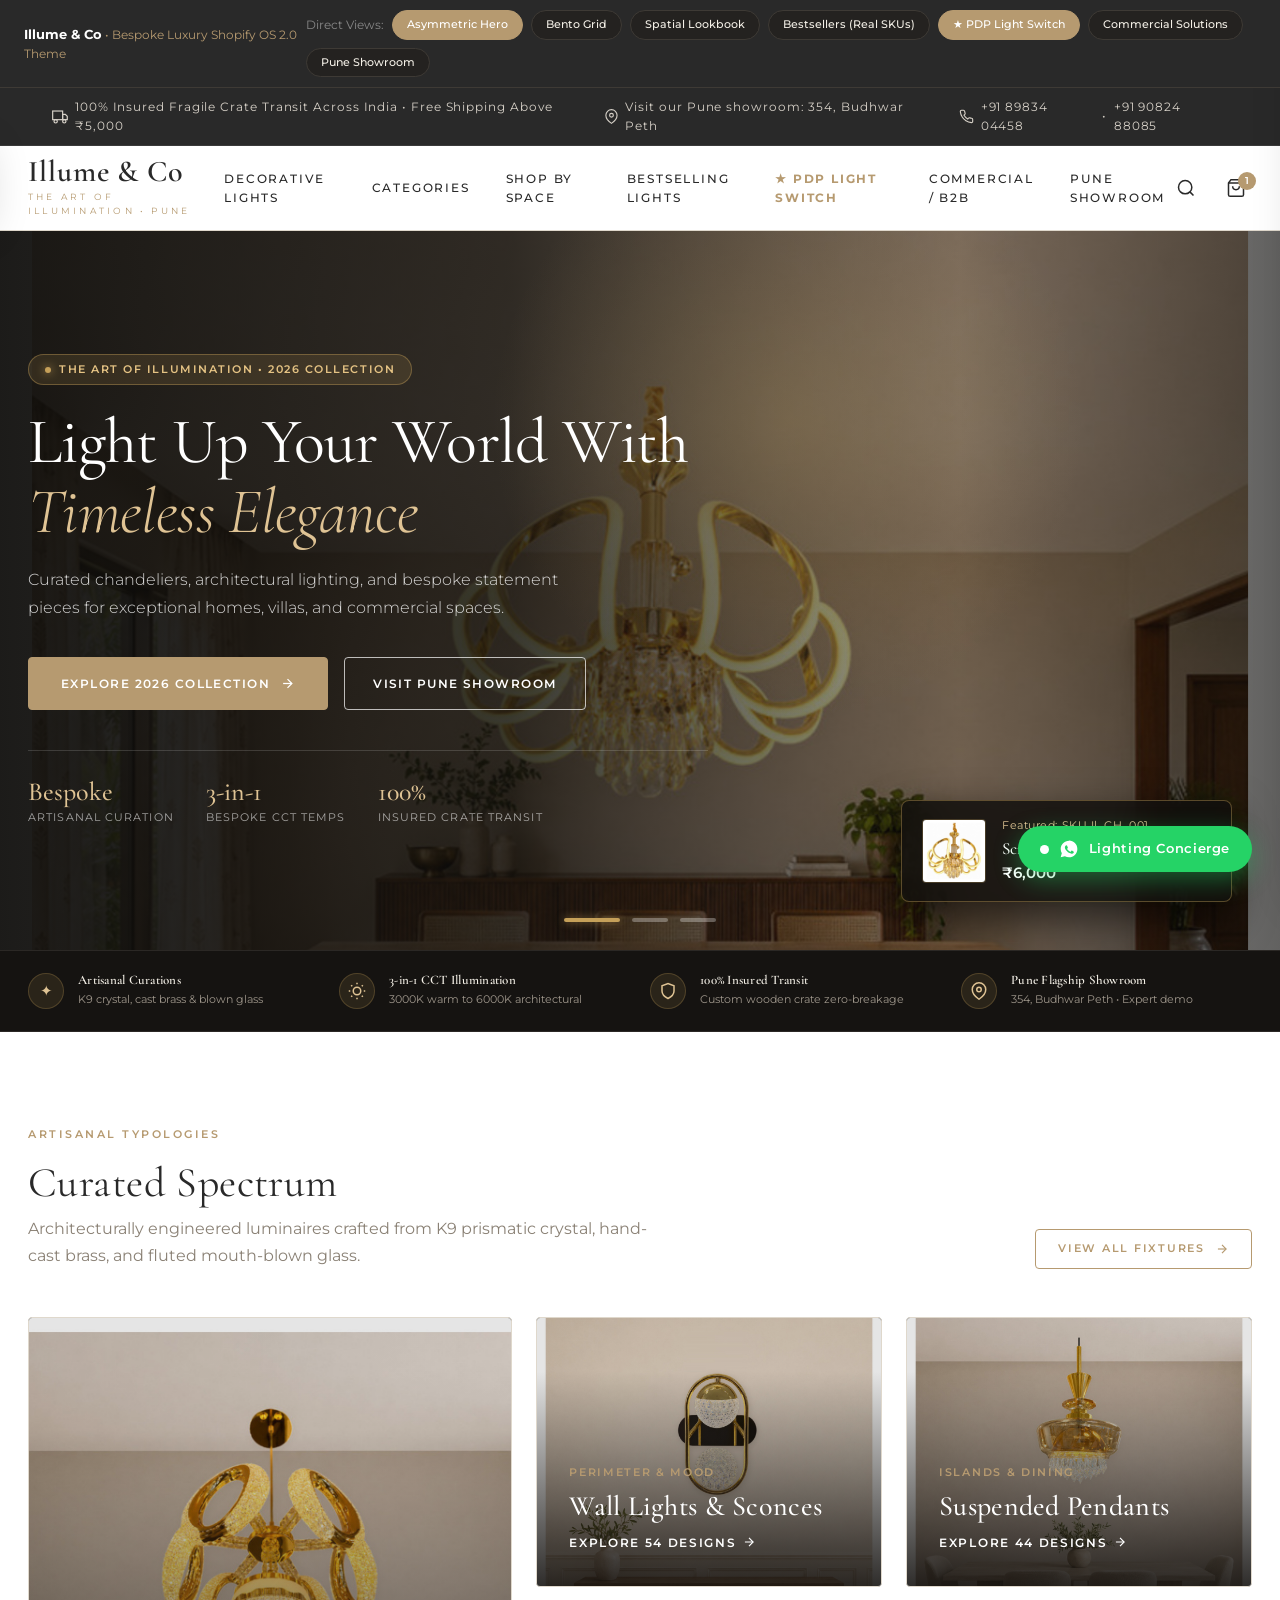
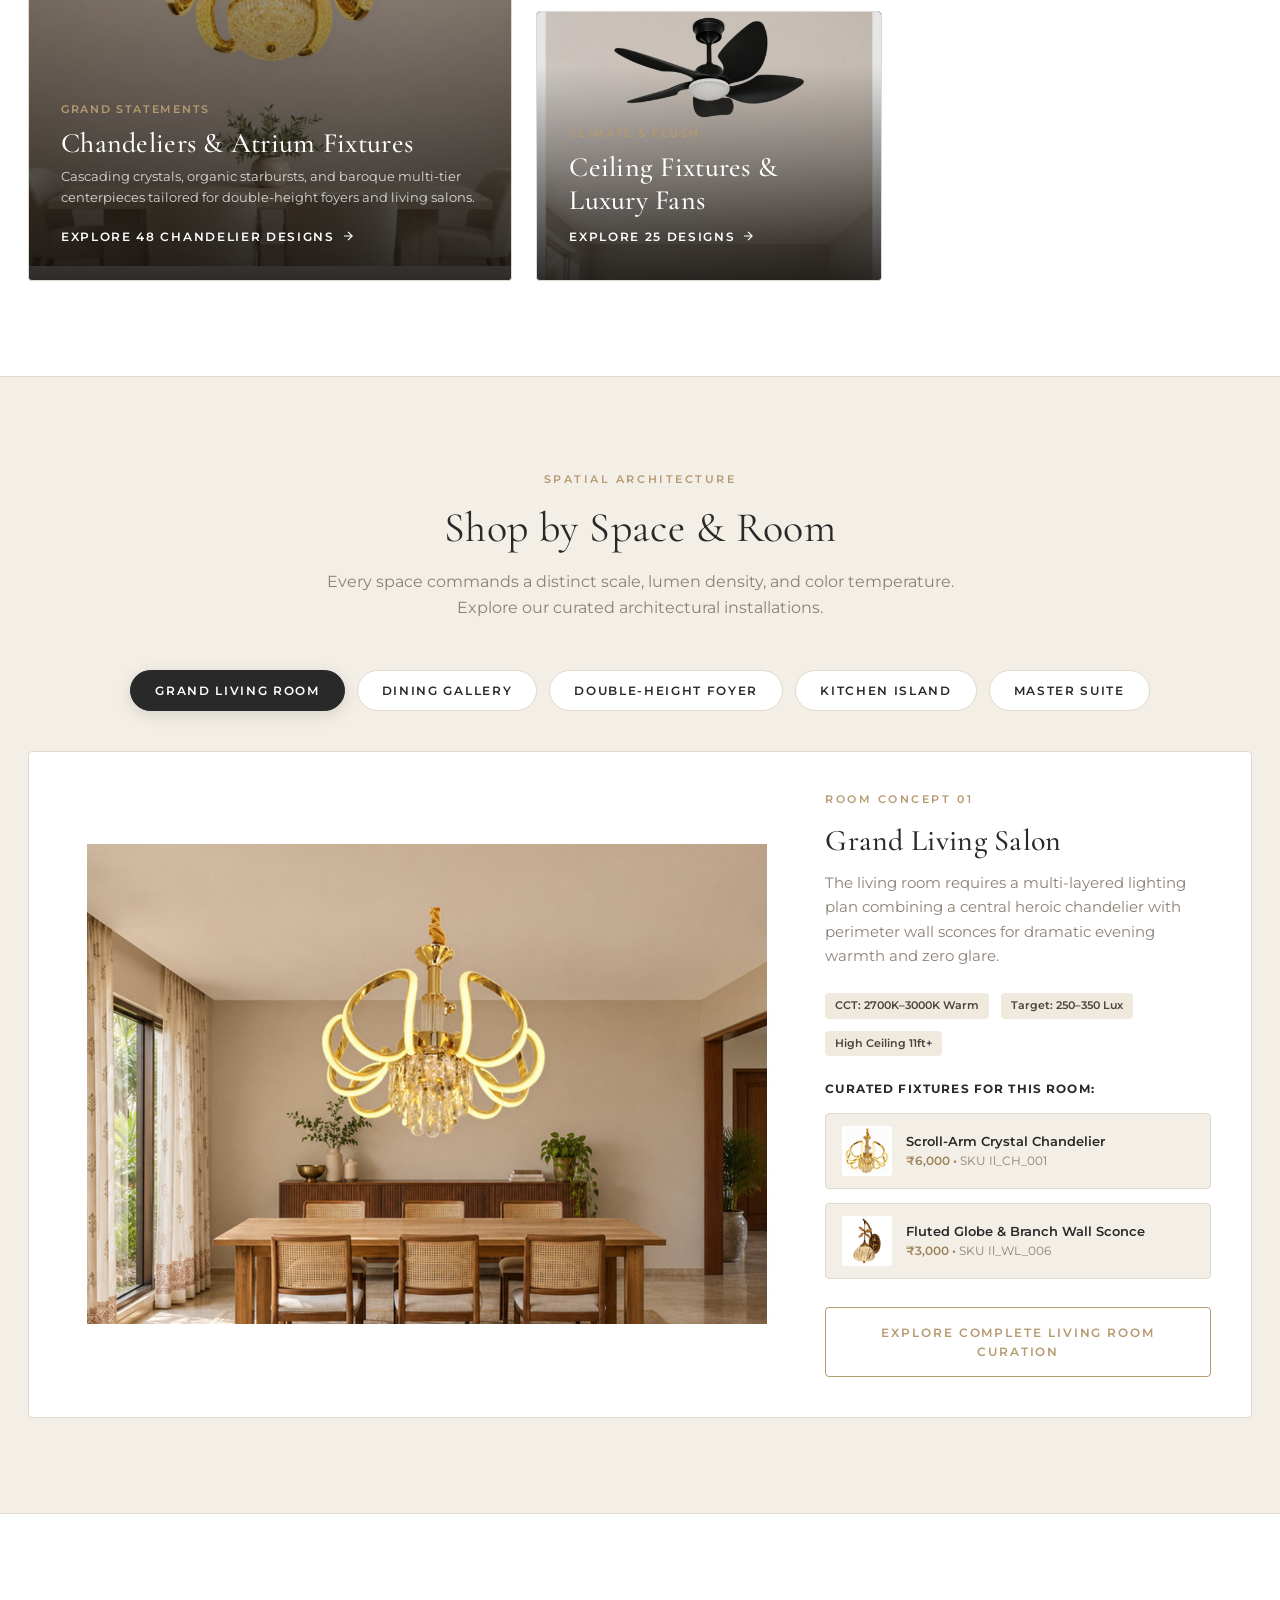
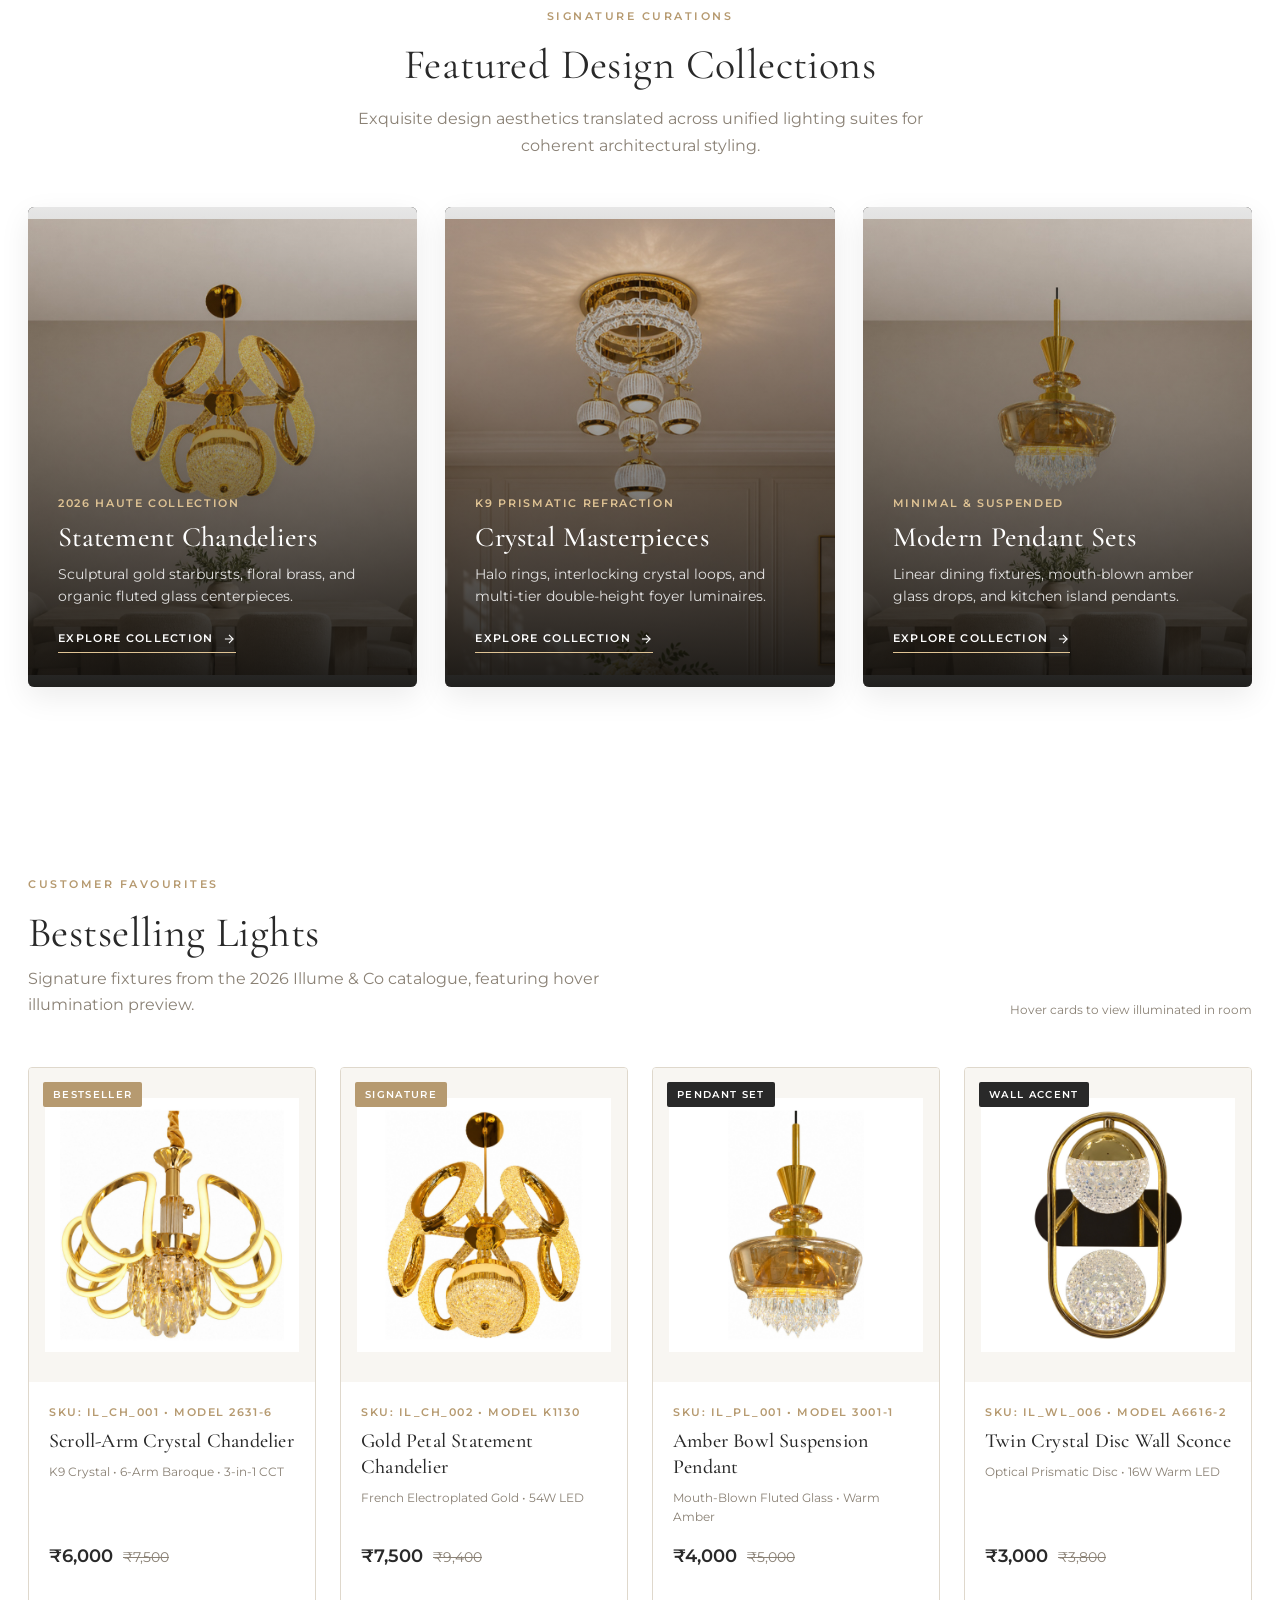
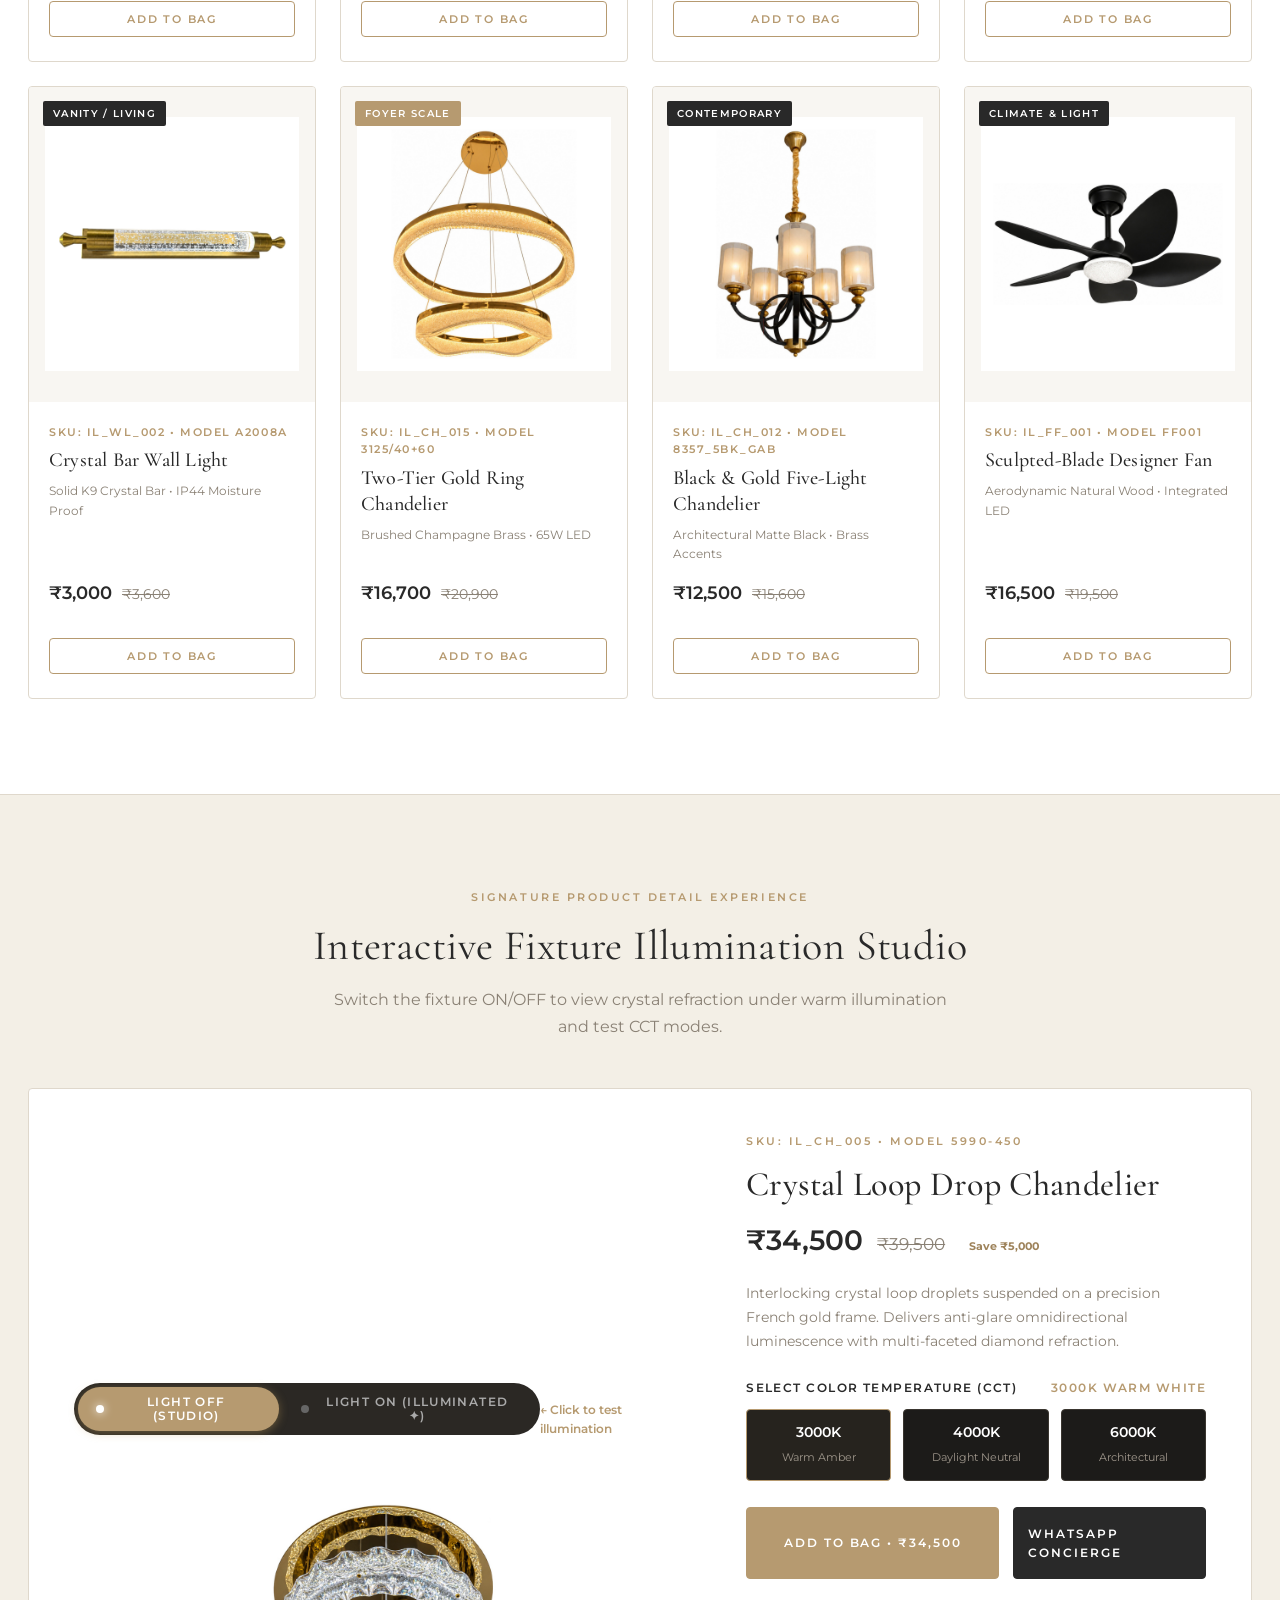
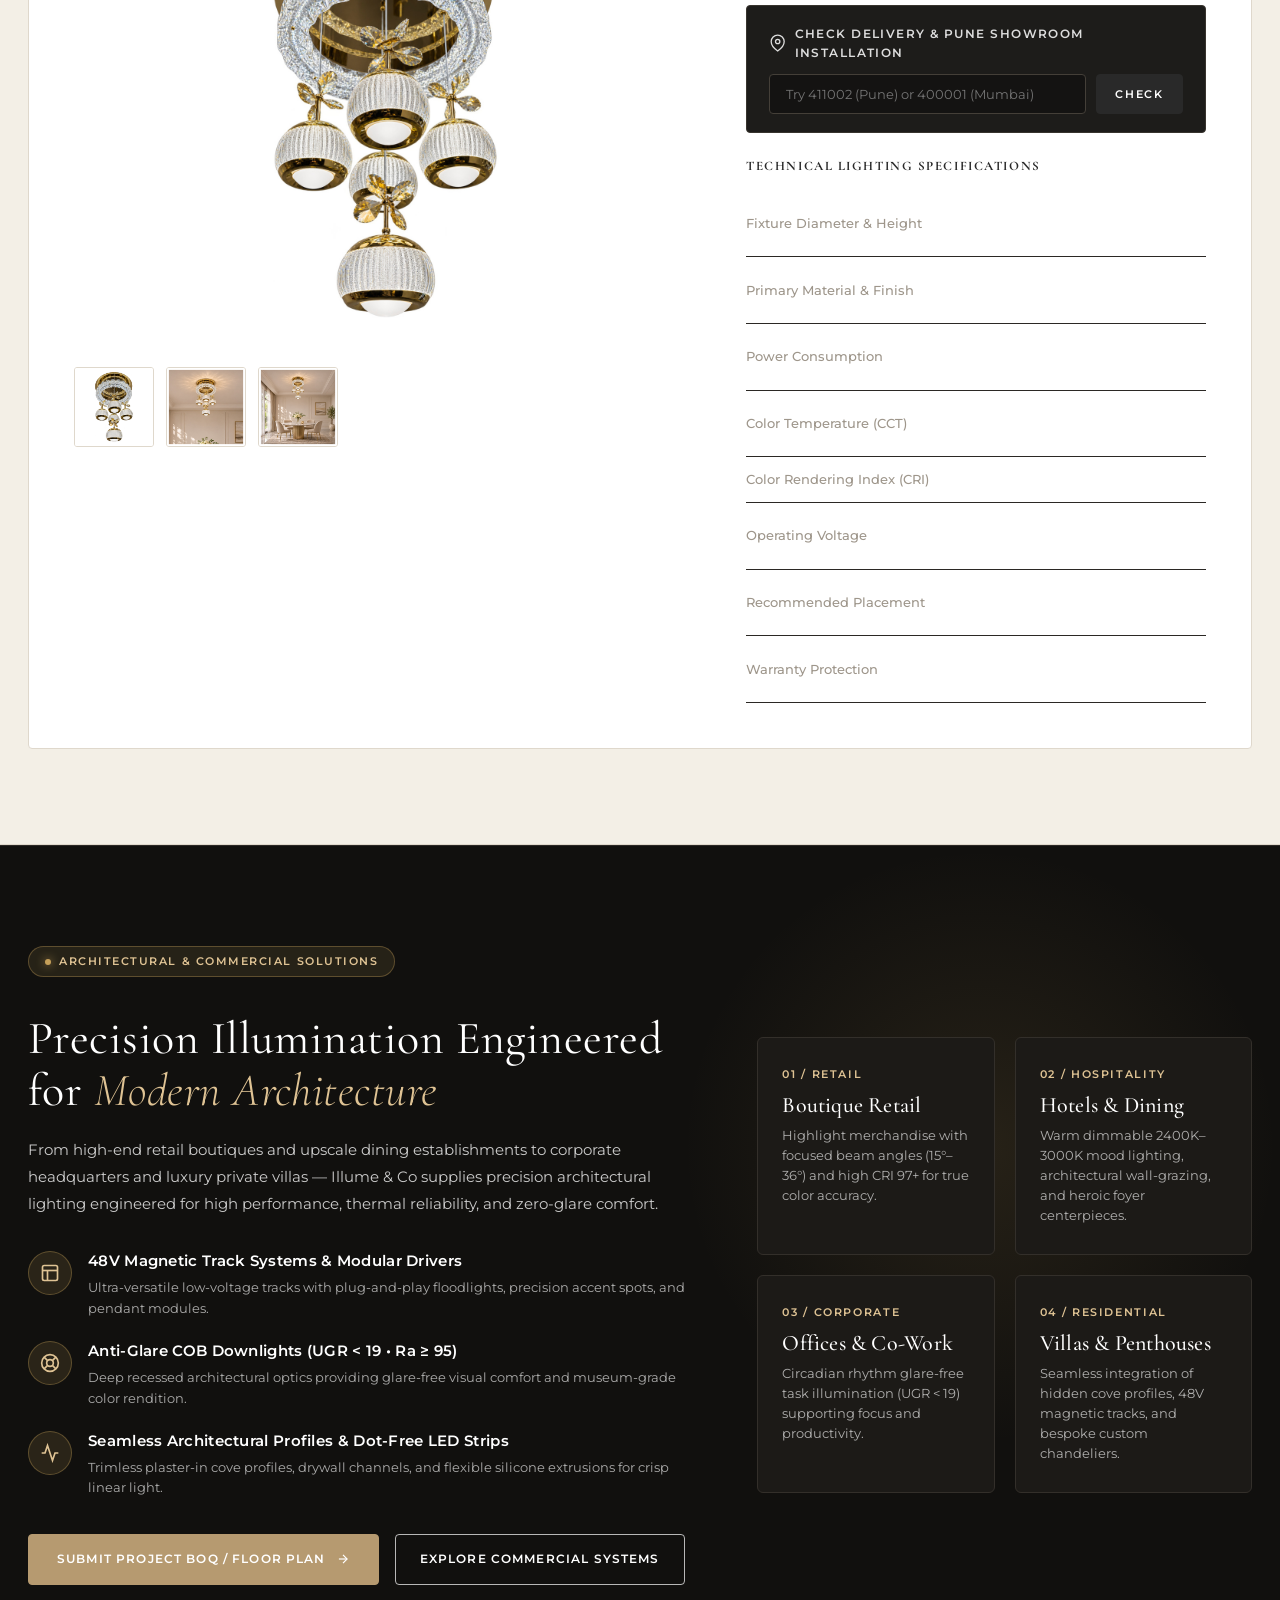
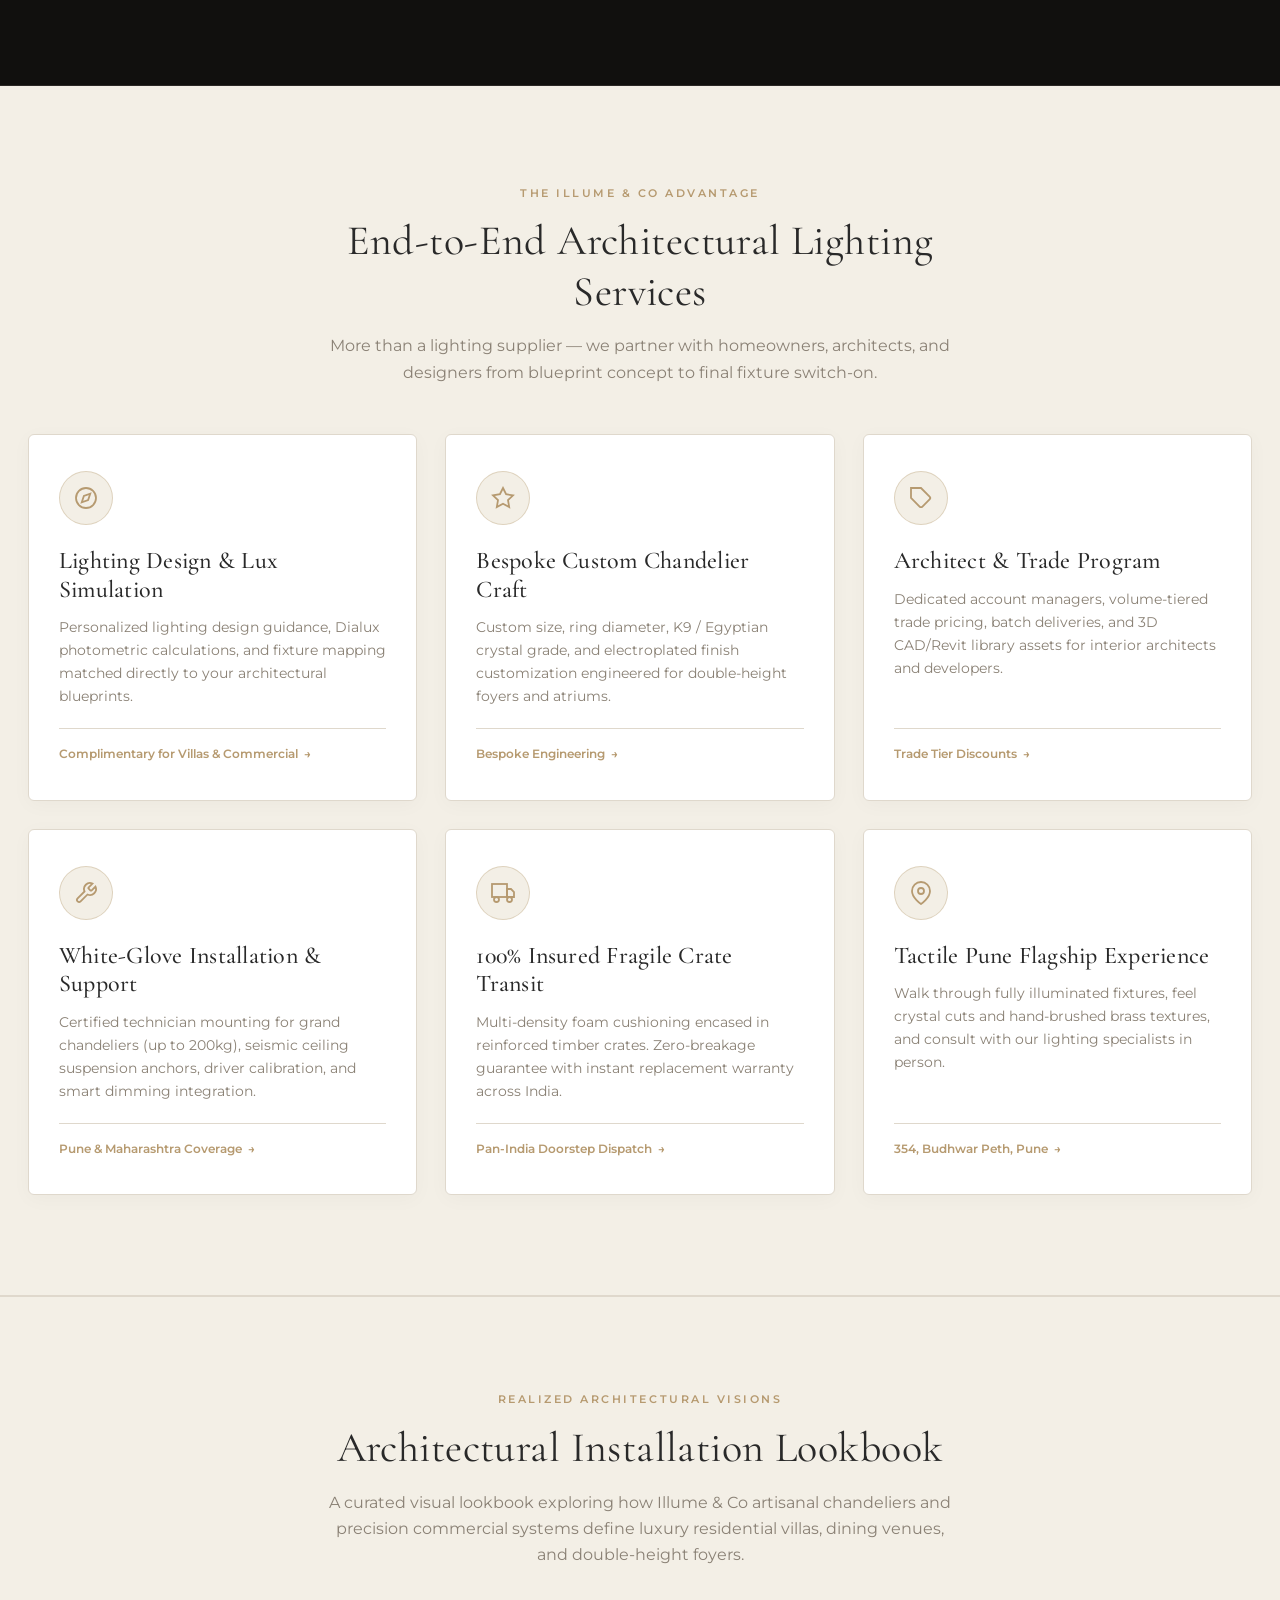
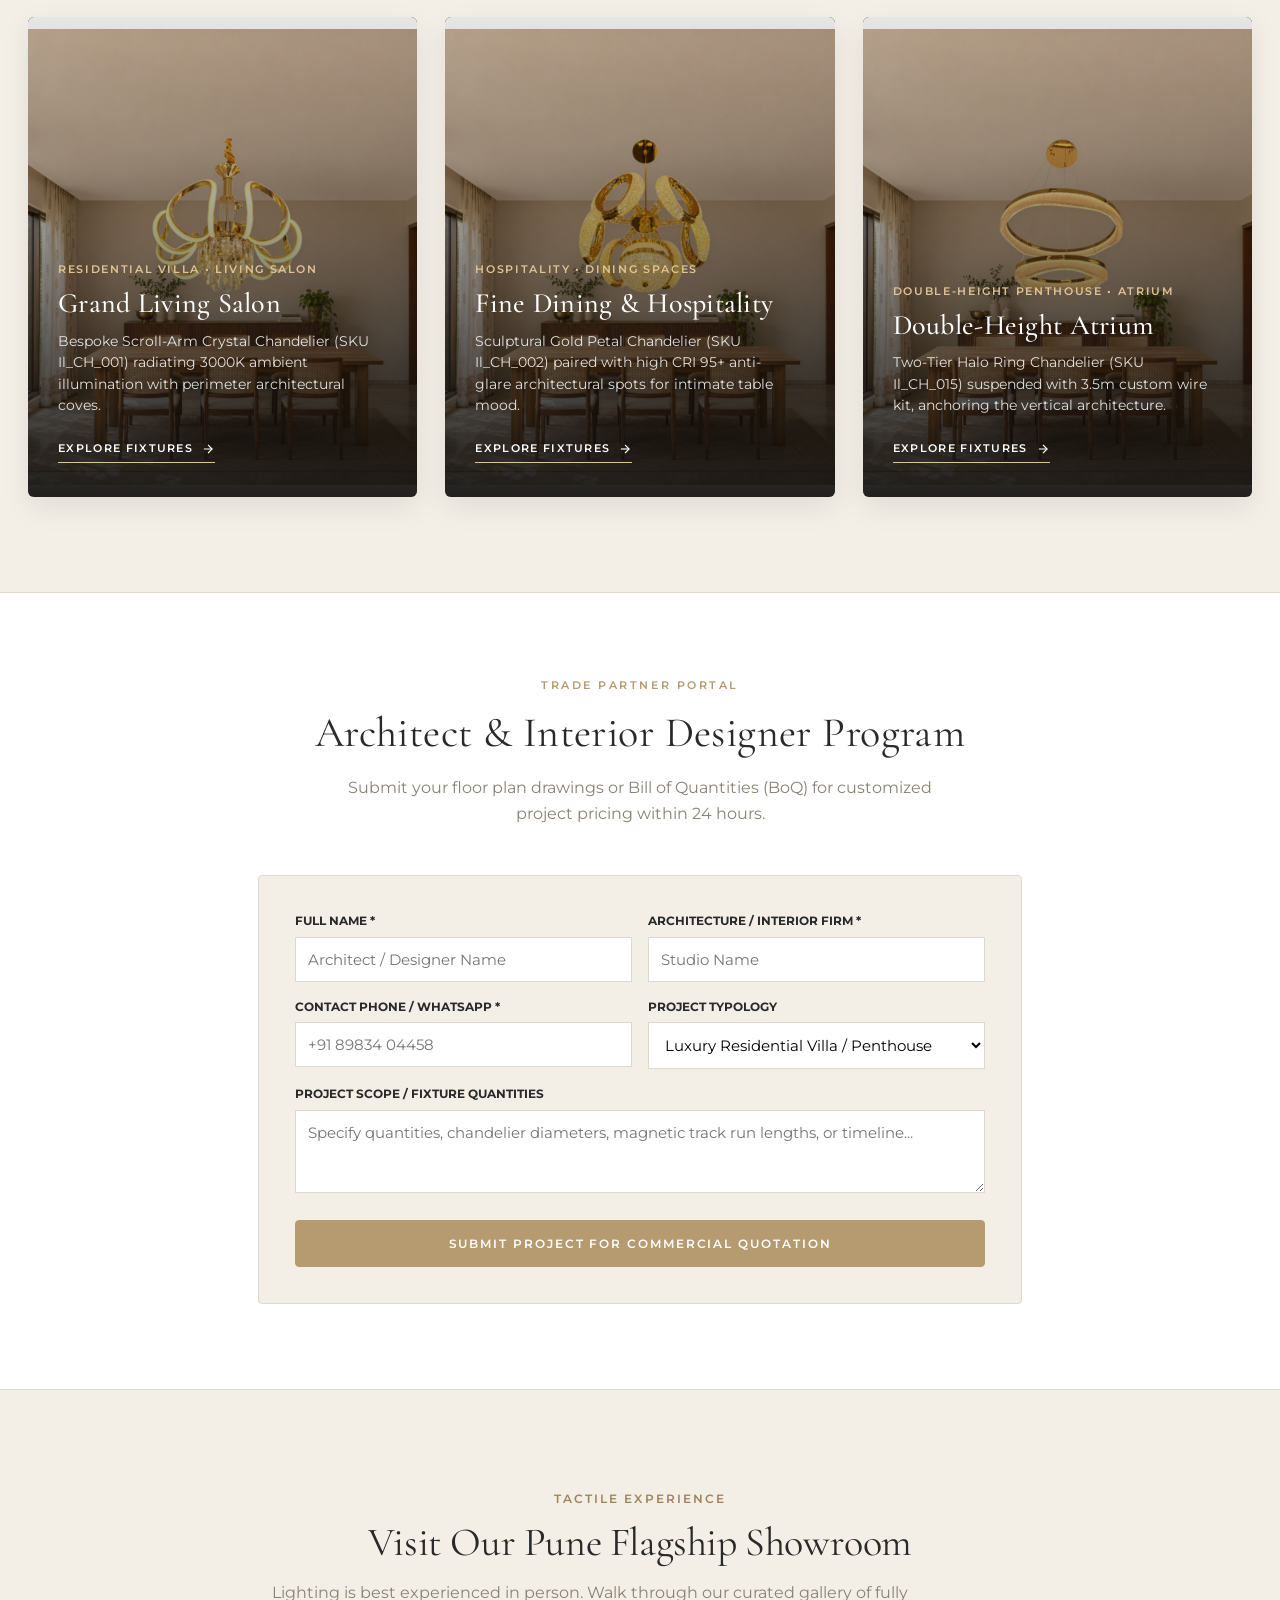
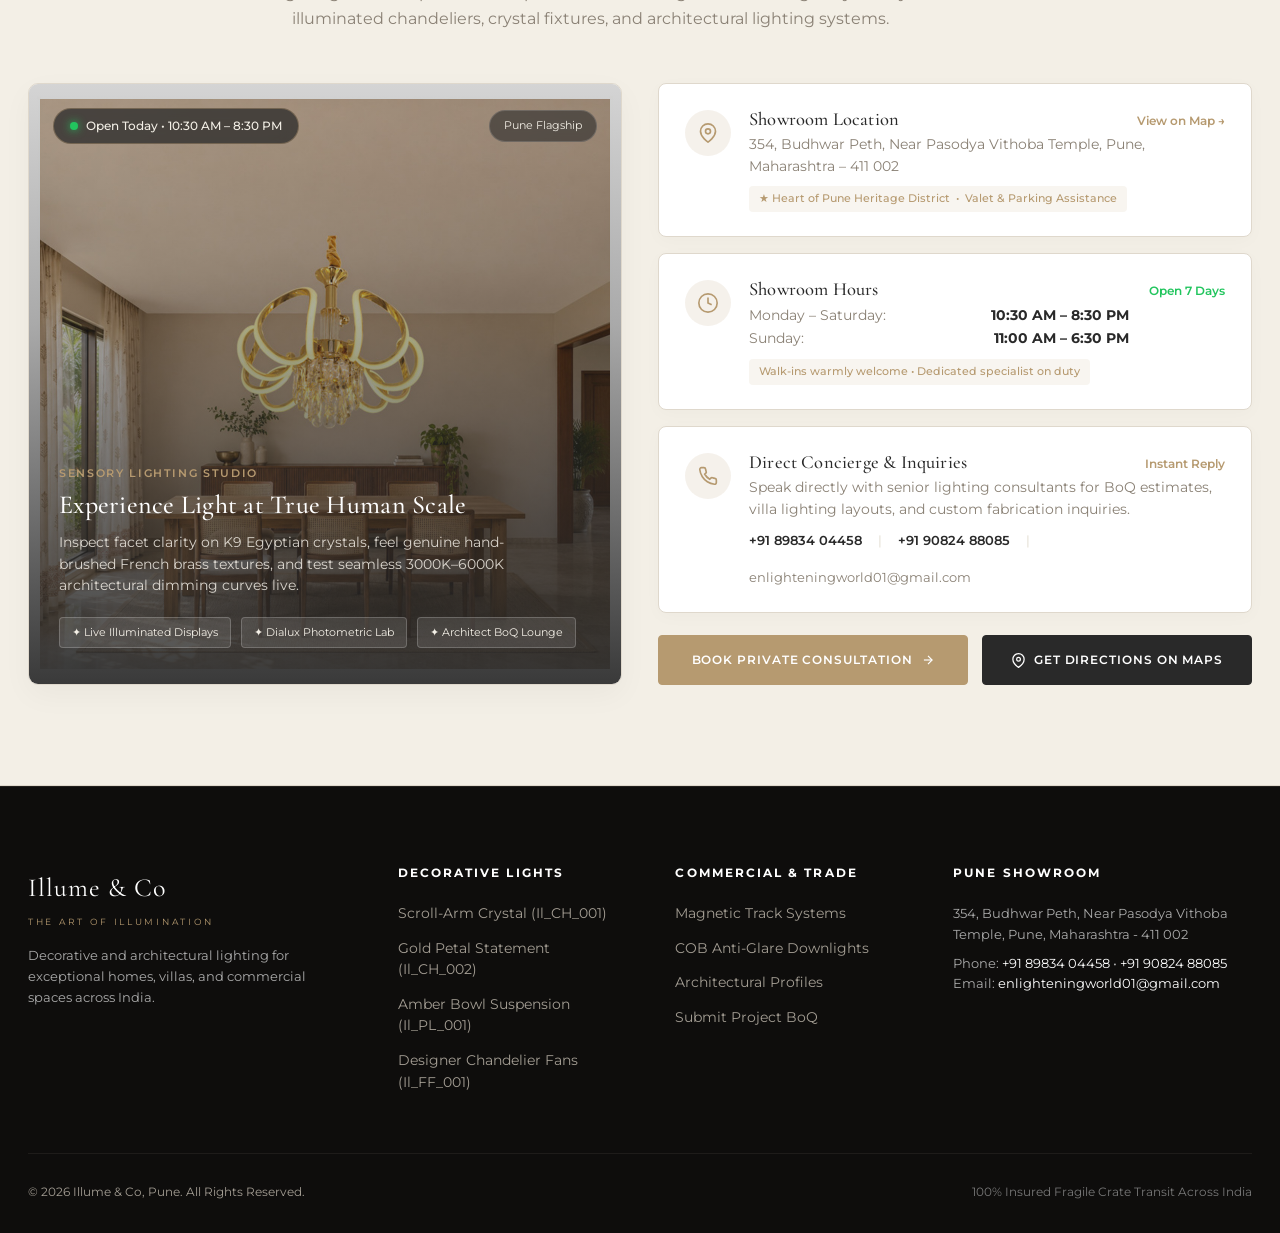
==== index.html @ 45a92c76 "Upload complete luxury Shopify theme, remove arbitrary product count badges, and polish UI" ====
<!DOCTYPE html>
<html lang="en">
<head>
  <meta charset="UTF-8">
  <meta name="viewport" content="width=device-width, initial-scale=1.0">
  <title>Illume &amp; Co — Luxury Lighting Pune | 2026 Collection</title>
  <link rel="preconnect" href="https://fonts.googleapis.com">
  <link rel="preconnect" href="https://fonts.gstatic.com" crossorigin>
  <link href="https://fonts.googleapis.com/css2?family=Cormorant+Garamond:ital,wght@0,300;0,400;0,500;0,600;0,700;1,400&family=Montserrat:wght@300;400;500;600;700&display=swap" rel="stylesheet">
  <style>
/* ==========================================================================
   ILLUME & CO. — BESPOKE LUXURY LIGHTING THEME CSS SYSTEM
   Inspired by: axnine.net, thedecorkart.com, whiteteak.com, flos.com
   ========================================================================== */

@import url('https://fonts.googleapis.com/css2?family=Cormorant+Garamond:ital,wght@0,300;0,400;0,500;0,600;0,700;1,400;1,600&family=Montserrat:wght@300;400;500;600;700&display=swap');

:root {
  --color-gold: #B69A70;
  --color-gold-hover: #9E835B;
  --color-gold-light: rgba(182, 154, 112, 0.12);
  --color-gold-glow: rgba(182, 154, 112, 0.28);
  
  --color-primary: #B69A70;
  --color-primary-hover: #9E835B;
  
  --color-ink: #292929;
  --color-ink-surface: #202020;
  --color-charcoal: #292929;
  --color-taupe: #8A8175;
  --color-muted: #8A8175;
  --color-border: #DFD8CC;
  --color-border-dark: #3D3935;
  --color-cream: #F3EFE6;
  --color-alabaster: #F3EFE6;
  --color-ivory: #F3EFE6;
  --color-surface: #F3EFE6;
  --color-surface-tint: #F3EFE6;
  --color-white: #FFFFFF;
  
  --font-serif: 'Cormorant Garamond', Georgia, serif;
  --font-sans: 'Montserrat', -apple-system, BlinkMacSystemFont, "Segoe UI", Roboto, sans-serif;
  
  --site-max-width: 1400px;
  --radius-sm: 4px;
  --radius-md: 8px;
  --radius-pill: 40px;
  --transition: all 0.32s cubic-bezier(0.2, 0.9, 0.3, 1);
  --shadow-subtle: 0 4px 24px rgba(0, 0, 0, 0.04);
  --shadow-luxury: 0 16px 48px rgba(0, 0, 0, 0.09);
  --shadow-gold: 0 8px 30px rgba(197, 160, 89, 0.28);
}

/* Reset & Base */
*, *::before, *::after {
  box-sizing: border-box;
}

html {
  font-size: 15px;
  scroll-behavior: smooth;
  -webkit-font-smoothing: antialiased;
}

body {
  margin: 0;
  font-family: var(--font-sans);
  color: var(--color-ink);
  background-color: var(--color-white);
  line-height: 1.6;
}

h1, h2, h3, h4, h5, h6 {
  font-family: var(--font-serif);
  font-weight: 500;
  color: var(--color-ink);
  margin-top: 0;
  line-height: 1.2;
  letter-spacing: 0.01em;
}

p {
  margin-top: 0;
  margin-bottom: 1rem;
}

a {
  color: inherit;
  text-decoration: none;
  transition: var(--transition);
}

img {
  max-width: 100%;
  height: auto;
  display: block;
}

button, input, select, textarea {
  font-family: inherit;
  font-size: inherit;
}

.container {
  max-width: var(--site-max-width);
  margin: 0 auto;
  padding: 0 28px;
}

.container-wide {
  max-width: 1600px;
  margin: 0 auto;
  padding: 0 32px;
}

/* Luxury Eyebrows & Titles */
.eyebrow {
  font-family: var(--font-sans);
  font-size: 10.5px;
  text-transform: uppercase;
  letter-spacing: 0.24em;
  font-weight: 600;
  color: var(--color-gold);
  margin-bottom: 14px;
  display: block;
}

.section-title {
  font-size: 42px;
  margin-bottom: 16px;
  font-weight: 400;
}

.section-subtitle {
  color: var(--color-muted);
  max-width: 640px;
  margin: 0 auto 48px;
  font-size: 15.5px;
  line-height: 1.7;
}

.text-center { text-align: center; }
.text-gold { color: var(--color-gold); }

/* Buttons */
.btn {
  display: inline-flex;
  align-items: center;
  justify-content: center;
  gap: 10px;
  padding: 15px 32px;
  font-family: var(--font-sans);
  font-size: 12px;
  font-weight: 600;
  text-transform: uppercase;
  letter-spacing: 0.16em;
  border-radius: var(--radius-sm);
  transition: var(--transition);
  cursor: pointer;
  border: 1px solid transparent;
}

.btn-primary {
  background-color: var(--color-gold);
  color: var(--color-white);
  border-color: var(--color-gold);
}

.btn-primary:hover {
  background-color: var(--color-gold-hover);
  border-color: var(--color-gold-hover);
  transform: translateY(-2px);
  box-shadow: var(--shadow-gold);
}

.btn-dark {
  background-color: var(--color-ink);
  color: var(--color-white);
  border-color: var(--color-ink);
}

.btn-dark:hover {
  background-color: #000;
  transform: translateY(-2px);
  box-shadow: 0 8px 24px rgba(0, 0, 0, 0.2);
}

.btn-outline-gold {
  background-color: transparent;
  color: var(--color-gold);
  border-color: var(--color-gold);
}

.btn-outline-gold:hover {
  background-color: var(--color-gold);
  color: var(--color-white);
}

.btn-outline-white {
  background-color: transparent;
  color: var(--color-white);
  border-color: rgba(255, 255, 255, 0.7);
}

.btn-outline-white:hover {
  background-color: var(--color-white);
  color: var(--color-ink);
  border-color: var(--color-white);
}

/* Announcement Bar */
.announcement-bar {
  background-color: var(--color-ink);
  color: #D6D0C7;
  font-size: 11.5px;
  letter-spacing: 0.08em;
  padding: 10px 24px;
  border-bottom: 1px solid rgba(255, 255, 255, 0.08);
}

.announcement-inner {
  display: flex;
  justify-content: space-between;
  align-items: center;
}

.announcement-left, .announcement-right {
  display: flex;
  align-items: center;
  gap: 20px;
}

.announcement-item {
  display: inline-flex;
  align-items: center;
  gap: 7px;
}

/* Header & Brand Identity */
.site-header {
  position: sticky;
  top: 0;
  z-index: 200;
  background-color: rgba(255, 255, 255, 0.96);
  backdrop-filter: blur(12px);
  border-bottom: 1px solid var(--color-border);
  transition: var(--transition);
}

.site-header.scrolled {
  box-shadow: 0 4px 30px rgba(0, 0, 0, 0.06);
}

.header-container {
  display: flex;
  align-items: center;
  justify-content: space-between;
  height: 84px;
}

.logo-wrapper {
  display: flex;
  flex-direction: column;
}

.brand-logo-text {
  font-family: var(--font-serif);
  font-size: 30px;
  font-weight: 600;
  letter-spacing: 0.03em;
  text-transform: none; /* User requirement: not capital text */
  color: var(--color-ink);
  line-height: 1;
}

.brand-logo-sub {
  font-family: var(--font-sans);
  font-size: 8.5px;
  letter-spacing: 0.38em;
  color: var(--color-gold);
  text-transform: uppercase;
  margin-top: 4px;
}

.main-nav {
  display: flex;
  align-items: center;
  gap: 36px;
  height: 100%;
}

.nav-item {
  position: static;
  height: 100%;
  display: flex;
  align-items: center;
}

.nav-link {
  font-size: 12px;
  font-weight: 500;
  text-transform: uppercase;
  letter-spacing: 0.15em;
  color: var(--color-ink);
  padding: 10px 0;
  position: relative;
}

.nav-link::after {
  content: '';
  position: absolute;
  bottom: 0;
  left: 0;
  width: 0;
  height: 2px;
  background-color: var(--color-gold);
  transition: var(--transition);
}

.nav-item:hover .nav-link::after {
  width: 100%;
}

/* Mega-Menu Dropdown — Full Viewport Centered via Sticky Header */
.mega-menu {
  position: absolute;
  top: 100%;
  left: 0;
  right: 0;
  width: 100%;
  background: var(--color-white);
  border-top: 1px solid var(--color-border);
  border-bottom: 1px solid var(--color-border);
  box-shadow: 0 24px 50px rgba(0, 0, 0, 0.08);
  padding: 44px 0 48px;
  opacity: 0;
  visibility: hidden;
  pointer-events: none;
  transition: opacity 0.25s ease, transform 0.25s ease, visibility 0.25s ease;
  z-index: 250;
  transform: translateY(8px);
  box-sizing: border-box;
}

.mega-menu::before {
  content: '';
  position: absolute;
  top: -15px;
  left: 0;
  right: 0;
  height: 15px;
}

.nav-item:hover .mega-menu,
.mega-menu:hover {
  opacity: 1;
  visibility: visible;
  pointer-events: auto;
  transform: translateY(0);
}

.mega-menu-grid {
  max-width: var(--site-max-width);
  margin: 0 auto;
  padding: 0 32px;
  display: grid;
  grid-template-columns: repeat(4, 1fr) 280px;
  gap: 36px;
  box-sizing: border-box;
}

@media (max-width: 1280px) {
  .mega-menu-grid {
    grid-template-columns: repeat(4, 1fr) 240px;
    gap: 24px;
    padding: 0 24px;
  }
}

@media (max-width: 1100px) {
  .mega-menu-grid {
    grid-template-columns: repeat(4, 1fr) !important;
    gap: 20px;
  }
  .mega-promo-card {
    display: none !important;
  }
}

.mega-col-title {
  font-family: var(--font-sans);
  font-size: 11px;
  font-weight: 700;
  text-transform: uppercase;
  letter-spacing: 0.18em;
  color: var(--color-ink);
  margin-bottom: 18px;
  padding-bottom: 8px;
  border-bottom: 1px solid var(--color-border);
}

.mega-links-list {
  list-style: none;
  padding: 0;
  margin: 0;
  display: flex;
  flex-direction: column;
  gap: 12px;
}

.mega-links-list a {
  font-size: 13.5px;
  color: #55504A;
  display: block;
}

.mega-links-list a:hover {
  color: var(--color-gold);
  padding-left: 5px;
}

.mega-promo-card {
  background-color: var(--color-cream);
  padding: 18px;
  border-radius: var(--radius-sm);
  border: 1px solid var(--color-border);
  text-align: center;
}

.mega-promo-img {
  width: 100%;
  height: 150px;
  object-fit: cover;
  border-radius: var(--radius-sm);
  margin-bottom: 14px;
}

.header-actions {
  display: flex;
  align-items: center;
  gap: 18px;
}

.header-action-btn {
  background: none;
  border: none;
  cursor: pointer;
  color: var(--color-ink);
  display: flex;
  align-items: center;
  position: relative;
  padding: 6px;
  transition: var(--transition);
}

.header-action-btn:hover {
  color: var(--color-gold);
}

.cart-count-badge {
  position: absolute;
  top: 0;
  right: -4px;
  background-color: var(--color-gold);
  color: var(--color-white);
  font-size: 10px;
  font-weight: 600;
  width: 18px;
  height: 18px;
  border-radius: 50%;
  display: flex;
  align-items: center;
  justify-content: center;
}

/* Mobile Navigation Button & Drawer System */
.mobile-menu-btn {
  display: none;
  background: none;
  border: none;
  cursor: pointer;
  color: var(--color-ink);
  padding: 8px;
  align-items: center;
  justify-content: center;
  transition: var(--transition);
}

.mobile-menu-btn:hover {
  color: var(--color-gold);
}

.mobile-nav-overlay {
  position: fixed;
  inset: 0;
  background: rgba(0, 0, 0, 0.55);
  backdrop-filter: blur(4px);
  z-index: 998;
  opacity: 0;
  visibility: hidden;
  transition: opacity 0.3s ease, visibility 0.3s ease;
}

.mobile-nav-overlay.active {
  opacity: 1;
  visibility: visible;
}

.mobile-nav-drawer {
  position: fixed;
  top: 0;
  left: -340px;
  width: 320px;
  max-width: 85vw;
  height: 100%;
  background: var(--color-white);
  z-index: 999;
  box-shadow: 10px 0 40px rgba(0, 0, 0, 0.15);
  transition: left 0.32s cubic-bezier(0.2, 0.9, 0.3, 1);
  display: flex;
  flex-direction: column;
  overflow-y: auto;
}

.mobile-nav-drawer.active {
  left: 0;
}

.mobile-nav-header {
  padding: 24px 20px;
  border-bottom: 1px solid var(--color-border);
  display: flex;
  align-items: center;
  justify-content: space-between;
}

.mobile-nav-close {
  background: none;
  border: none;
  cursor: pointer;
  color: var(--color-ink);
  padding: 6px;
  display: flex;
  align-items: center;
}

.mobile-nav-content {
  flex-grow: 1;
  padding: 10px 0;
}

.mobile-nav-accordion {
  border-bottom: 1px solid var(--color-border);
}

.mobile-accordion-toggle {
  width: 100%;
  background: none;
  border: none;
  text-align: left;
  padding: 16px 24px;
  display: flex;
  align-items: center;
  justify-content: space-between;
  font-family: var(--font-sans);
  font-size: 13px;
  font-weight: 600;
  text-transform: uppercase;
  letter-spacing: 0.1em;
  color: var(--color-ink);
  cursor: pointer;
}

.mobile-accordion-toggle svg {
  transition: transform 0.25s ease;
}

.mobile-nav-accordion.active .mobile-accordion-toggle svg {
  transform: rotate(180deg);
}

.mobile-accordion-panel {
  display: none;
  background: var(--color-cream);
  padding: 12px 24px 18px;
}

.mobile-nav-accordion.active .mobile-accordion-panel {
  display: block;
}

.mobile-sublinks {
  list-style: none;
  padding: 0;
  margin: 0;
  display: flex;
  flex-direction: column;
  gap: 12px;
}

.mobile-sublinks a {
  font-size: 13px;
  color: #55504A;
  display: block;
}

.mobile-sublinks a:hover {
  color: var(--color-gold);
}

.mobile-direct-link {
  border-bottom: 1px solid var(--color-border);
}

.mobile-direct-link a {
  display: block;
  padding: 16px 24px;
  font-size: 13px;
  font-weight: 600;
  text-transform: uppercase;
  letter-spacing: 0.1em;
  color: var(--color-ink);
}

.mobile-nav-footer {
  padding: 24px;
  border-top: 1px solid var(--color-border);
  background: var(--color-surface, #F3EFE6);
}

@media (max-width: 991px) {
  .main-nav {
    display: none !important;
  }
  .mobile-menu-btn {
    display: flex !important;
  }
}

/* ==========================================================================
   1. CINEMATIC LUXURY ARCHITECTURAL HERO SLIDER & EDITORIAL SHOWCASE
   ========================================================================== */
.cinematic-hero-section {
  position: relative;
  background-color: #0E0D0B;
  color: var(--color-white);
  min-height: 720px;
  display: flex;
  align-items: center;
  overflow: hidden;
  border-bottom: 1px solid #2B2825;
}

.cinematic-slide-track {
  position: absolute;
  top: 0;
  left: 0;
  width: 100%;
  height: 100%;
}

.cinematic-slide {
  position: absolute;
  top: 0;
  left: 0;
  width: 100%;
  height: 100%;
  opacity: 0;
  visibility: hidden;
  transition: opacity 0.8s ease-in-out, transform 1.2s ease-out;
  transform: scale(1.04);
}

.cinematic-slide.active {
  opacity: 1;
  visibility: visible;
  transform: scale(1);
}

.cinematic-bg-img {
  width: 100%;
  height: 100%;
  object-fit: cover;
  object-position: center 30%;
}

.cinematic-hero-overlay {
  position: absolute;
  top: 0;
  left: 0;
  width: 100%;
  height: 100%;
  background: linear-gradient(90deg, rgba(14, 13, 11, 0.94) 0%, rgba(14, 13, 11, 0.82) 40%, rgba(14, 13, 11, 0.4) 75%, rgba(14, 13, 11, 0.65) 100%);
  pointer-events: none;
}

.cinematic-hero-glow {
  position: absolute;
  top: -15%;
  right: 15%;
  width: 600px;
  height: 600px;
  background: radial-gradient(circle, rgba(197, 160, 89, 0.22) 0%, rgba(14, 13, 11, 0) 70%);
  pointer-events: none;
}

.cinematic-hero-container {
  position: relative;
  z-index: 10;
  width: 100%;
  padding-top: 60px;
  padding-bottom: 60px;
}

.cinematic-hero-content {
  max-width: 680px;
}

.cinematic-eyebrow-badge {
  display: inline-flex;
  align-items: center;
  gap: 8px;
  background: rgba(197, 160, 89, 0.15);
  border: 1px solid rgba(197, 160, 89, 0.4);
  padding: 6px 16px;
  border-radius: 30px;
  font-size: 11px;
  font-weight: 600;
  color: #E5C384;
  text-transform: uppercase;
  letter-spacing: 0.14em;
  margin-bottom: 22px;
}

.cinematic-eyebrow-dot {
  width: 6px;
  height: 6px;
  border-radius: 50%;
  background: #C5A059;
  box-shadow: 0 0 10px #C5A059;
}

.cinematic-hero-title {
  font-family: var(--font-serif);
  font-size: 64px;
  font-weight: 400;
  line-height: 1.08;
  color: #FFFFFF;
  margin: 0 0 20px;
  letter-spacing: -0.01em;
}

.cinematic-hero-title em {
  font-family: var(--font-serif);
  font-style: italic;
  font-weight: 300;
  color: #DFC394;
}

.cinematic-hero-subtitle {
  font-size: 16px;
  line-height: 1.8;
  color: rgba(255, 255, 255, 0.82);
  margin-bottom: 34px;
  max-width: 580px;
  font-weight: 300;
}

.cinematic-hero-buttons {
  display: flex;
  gap: 16px;
  align-items: center;
  flex-wrap: wrap;
  margin-bottom: 40px;
}

.cinematic-metrics-row {
  display: flex;
  gap: 32px;
  align-items: center;
  padding-top: 28px;
  border-top: 1px solid rgba(255, 255, 255, 0.15);
  flex-wrap: wrap;
}

.cinematic-metric-item {
  display: flex;
  flex-direction: column;
}

.cinematic-metric-val {
  font-family: var(--font-serif);
  font-size: 26px;
  font-weight: 500;
  color: #DFC394;
  line-height: 1;
  margin-bottom: 4px;
}

.cinematic-metric-lbl {
  font-size: 11px;
  text-transform: uppercase;
  letter-spacing: 0.1em;
  color: rgba(255, 255, 255, 0.6);
}

/* Floating Luxury Glassmorphism Badge (Bottom Right) */
.cinematic-floating-badge {
  position: absolute;
  right: 48px;
  bottom: 48px;
  z-index: 20;
  background: rgba(18, 16, 14, 0.85);
  backdrop-filter: blur(16px);
  -webkit-backdrop-filter: blur(16px);
  border: 1px solid rgba(197, 160, 89, 0.4);
  border-radius: 8px;
  padding: 16px 20px;
  display: flex;
  align-items: center;
  gap: 16px;
  box-shadow: 0 16px 40px rgba(0, 0, 0, 0.6);
  max-width: 360px;
  transition: var(--transition);
}

.cinematic-badge-thumb {
  width: 64px;
  height: 64px;
  border-radius: 4px;
  object-fit: cover;
  border: 1px solid rgba(197, 160, 89, 0.3);
  background: #111;
  flex-shrink: 0;
}

.cinematic-badge-info h4 {
  font-family: var(--font-serif);
  font-size: 17px;
  color: #FFF;
  margin: 0 0 2px;
}

.cinematic-badge-info .badge-sku {
  font-size: 11px;
  color: #DFC394;
  letter-spacing: 0.05em;
  margin-bottom: 4px;
}

.cinematic-badge-info .badge-price {
  font-size: 15px;
  font-weight: 600;
  color: #FFF;
}

/* Slide Nav Indicators */
.cinematic-slide-nav {
  position: absolute;
  bottom: 28px;
  left: 50%;
  transform: translateX(-50%);
  z-index: 25;
  display: flex;
  gap: 12px;
}

.cinematic-nav-dot {
  background: rgba(255, 255, 255, 0.3);
  border: none;
  height: 4px;
  width: 36px;
  border-radius: 2px;
  cursor: pointer;
  transition: all 0.3s ease;
  padding: 0;
}

.cinematic-nav-dot.active {
  background: #C5A059;
  width: 56px;
  box-shadow: 0 0 8px rgba(197, 160, 89, 0.6);
}

/* 4-Item Assurance Strip Under Hero */
.luxury-assurance-strip {
  background: #151311;
  border-bottom: 1px solid #2B2825;
  padding: 22px 0;
}

.assurance-grid {
  display: grid;
  grid-template-columns: repeat(4, 1fr);
  gap: 20px;
}

.assurance-item {
  display: flex;
  align-items: center;
  gap: 14px;
}

.assurance-icon {
  width: 36px;
  height: 36px;
  border-radius: 50%;
  background: rgba(197, 160, 89, 0.12);
  border: 1px solid rgba(197, 160, 89, 0.25);
  display: flex;
  align-items: center;
  justify-content: center;
  color: #DFC394;
  flex-shrink: 0;
}

.assurance-text h4 {
  font-size: 13px;
  font-weight: 600;
  color: var(--color-surface, #F3EFE6);
  margin: 0 0 2px;
  letter-spacing: 0.02em;
}

.assurance-text p {
  font-size: 11px;
  color: #9E968B;
  margin: 0;
}

@media (max-width: 991px) {
  .cinematic-hero-section { min-height: 580px; }
  .cinematic-hero-title { font-size: 44px; }
  .cinematic-floating-badge { display: none; }
  .assurance-grid { grid-template-columns: repeat(2, 1fr); gap: 16px; }
}

@media (max-width: 600px) {
  .cinematic-hero-title { font-size: 34px; }
  .cinematic-hero-subtitle { font-size: 14px; }
  .assurance-grid { grid-template-columns: 1fr; gap: 12px; }
  .cinematic-metrics-row { gap: 18px; }
}

/* Fallback & Supporting Hero Styles */
.luxury-hero-section {
  position: relative;
  background-color: #121110;
  color: var(--color-white);
  padding: 80px 0 90px;
  overflow: hidden;
  border-bottom: 1px solid #2B2825;
}

.luxury-hero-bg-glow {
  position: absolute;
  top: -150px;
  right: -100px;
  width: 750px;
  height: 750px;
  background: radial-gradient(circle, rgba(197, 160, 89, 0.18) 0%, rgba(18, 17, 16, 0) 70%);
  pointer-events: none;
}

.luxury-hero-grid {
  display: grid;
  grid-template-columns: 1.15fr 0.85fr;
  gap: 60px;
  align-items: center;
  position: relative;
  z-index: 10;
}

.hero-main-title {
  font-family: var(--font-serif);
  font-size: 60px;
  font-weight: 400;
  line-height: 1.1;
  color: #FFF;
  margin: 16px 0 24px;
}

.hero-main-title em {
  font-family: var(--font-serif);
  font-style: italic;
  font-weight: 300;
  color: #E8D3AB;
}

.hero-narrative {
  font-size: 16.5px;
  color: #CDC6BD;
  line-height: 1.8;
  max-width: 580px;
  margin-bottom: 36px;
}

.hero-action-buttons {
  display: flex;
  gap: 16px;
  align-items: center;
  flex-wrap: wrap;
  margin-bottom: 48px;
}

.hero-metrics-bar {
  display: grid;
  grid-template-columns: repeat(3, 1fr);
  gap: 24px;
  padding-top: 32px;
  border-top: 1px solid rgba(255, 255, 255, 0.12);
}

.hero-metric-item strong {
  display: block;
  font-family: var(--font-serif);
  font-size: 26px;
  color: var(--color-gold);
  line-height: 1;
  margin-bottom: 6px;
}

.hero-metric-item span {
  font-size: 11.5px;
  color: #9E968B;
  text-transform: uppercase;
  letter-spacing: 0.1em;
}

/* Floating Hero Centerpiece Showcase Card */
.hero-spotlight-card {
  background: #1B1A18;
  border: 1px solid #332F2A;
  border-radius: var(--radius-sm);
  padding: 28px;
  box-shadow: 0 20px 60px rgba(0, 0, 0, 0.5);
  position: relative;
}

.spotlight-card-header {
  display: flex;
  justify-content: space-between;
  align-items: center;
  margin-bottom: 20px;
}

.spotlight-badge {
  background: rgba(197, 160, 89, 0.18);
  color: var(--color-gold);
  border: 1px solid rgba(197, 160, 89, 0.35);
  padding: 4px 12px;
  border-radius: 20px;
  font-size: 10.5px;
  font-weight: 600;
  text-transform: uppercase;
  letter-spacing: 0.14em;
}

.spotlight-media-frame {
  position: relative;
  background: #131210;
  border-radius: var(--radius-sm);
  height: 380px;
  display: flex;
  align-items: center;
  justify-content: center;
  overflow: hidden;
  transition: var(--transition);
}

.spotlight-media-frame.lit-mode {
  background: radial-gradient(circle at center, #352B1E 0%, #151310 100%);
}

.spotlight-media-frame.lit-mode img {
  filter: drop-shadow(0 0 35px rgba(255, 220, 145, 0.75));
}

.spotlight-card-footer {
  margin-top: 22px;
  display: flex;
  justify-content: space-between;
  align-items: flex-end;
}

.spotlight-product-title {
  font-size: 20px;
  color: #FFF;
  margin-bottom: 4px;
}

.spotlight-product-specs {
  font-size: 12px;
  color: #9E968B;
}

.spotlight-product-price {
  font-size: 22px;
  font-weight: 600;
  color: var(--color-gold);
}

/* ==========================================================================
   2. BESPOKE BENTO CATEGORIES MASONRY GRID
   ========================================================================== */
.bento-section {
  padding: 100px 0;
  background-color: var(--color-white);
}

.bento-grid {
  display: grid;
  grid-template-columns: 1.4fr 1fr 1fr;
  grid-template-rows: 270px 270px;
  gap: 24px;
}

.bento-item-featured {
  grid-row: 1 / 3;
}

.bento-card {
  position: relative;
  border-radius: var(--radius-sm);
  overflow: hidden;
  display: flex;
  flex-direction: column;
  justify-content: flex-end;
  padding: 32px;
  color: var(--color-white);
  border: 1px solid var(--color-border);
  transition: var(--transition);
  background-color: #1A1A1A;
}

.bento-card:hover {
  transform: translateY(-4px);
  box-shadow: var(--shadow-luxury);
  border-color: var(--color-gold);
}

.bento-card-bg {
  position: absolute;
  inset: 0;
  width: 100%;
  height: 100%;
  object-fit: cover;
  transition: transform 0.7s cubic-bezier(0.2, 0.8, 0.2, 1);
}

.bento-card:hover .bento-card-bg {
  transform: scale(1.06);
}

.bento-overlay {
  position: absolute;
  inset: 0;
  background: linear-gradient(180deg, rgba(0, 0, 0, 0.1) 20%, rgba(18, 16, 14, 0.88) 100%);
  z-index: 1;
}

.bento-content {
  position: relative;
  z-index: 2;
}

.bento-tag {
  font-size: 10.5px;
  font-weight: 600;
  text-transform: uppercase;
  letter-spacing: 0.16em;
  color: var(--color-gold);
  margin-bottom: 8px;
  display: block;
}

.bento-title {
  color: var(--color-white);
  font-size: 28px;
  margin-bottom: 6px;
}

.bento-link {
  font-size: 12px;
  font-weight: 600;
  text-transform: uppercase;
  letter-spacing: 0.14em;
  color: #FFF;
  display: inline-flex;
  align-items: center;
  gap: 6px;
  transition: var(--transition);
}

.bento-card:hover .bento-link {
  color: var(--color-gold);
  padding-left: 4px;
}

/* ==========================================================================
   3. INTERACTIVE SPATIAL ROOM LOOKBOOK (Replacing plain text boxes)
   ========================================================================== */
.spatial-lookbook-section {
  padding: 100px 0;
  background-color: var(--color-cream);
  border-top: 1px solid var(--color-border);
  border-bottom: 1px solid var(--color-border);
}

.spatial-pills-nav {
  display: flex;
  justify-content: center;
  gap: 12px;
  margin-bottom: 40px;
  flex-wrap: wrap;
}

.spatial-pill {
  border: 1px solid var(--color-border);
  background: var(--color-white);
  color: var(--color-ink);
  padding: 12px 24px;
  border-radius: var(--radius-pill);
  font-size: 12px;
  font-weight: 600;
  text-transform: uppercase;
  letter-spacing: 0.14em;
  cursor: pointer;
  transition: var(--transition);
}

.spatial-pill:hover, .spatial-pill.active {
  background: var(--color-ink);
  color: var(--color-white);
  border-color: var(--color-ink);
  box-shadow: 0 4px 16px rgba(0, 0, 0, 0.12);
}

.spatial-showcase-stage {
  background: var(--color-white);
  border: 1px solid var(--color-border);
  border-radius: var(--radius-sm);
  padding: 40px;
  display: grid;
  grid-template-columns: 1.3fr 0.7fr;
  gap: 40px;
  align-items: center;
}

.spatial-visual-frame {
  position: relative;
  height: 480px;
  border-radius: var(--radius-sm);
  overflow: hidden;
}

.spatial-visual-img {
  width: 100%;
  height: 100%;
  object-fit: cover;
  transition: opacity 0.4s ease;
}

.spatial-info-panel h3 {
  font-size: 34px;
  margin-bottom: 14px;
}

.spatial-description {
  font-size: 14.5px;
  color: var(--color-muted);
  line-height: 1.7;
  margin-bottom: 24px;
}

.spatial-recommendations-list {
  list-style: none;
  padding: 0;
  margin: 0 0 28px;
  display: flex;
  flex-direction: column;
  gap: 14px;
}

.spatial-rec-item {
  display: flex;
  align-items: center;
  gap: 14px;
  padding: 12px 16px;
  background: var(--color-cream);
  border: 1px solid var(--color-border);
  border-radius: var(--radius-sm);
}

.spatial-rec-thumb {
  width: 50px;
  height: 50px;
  object-fit: cover;
  border-radius: 3px;
  background: #FFF;
}

/* ==========================================================================
   4. CURATED BESTSELLER PRODUCT SHOWCASE
   ========================================================================== */
.products-section {
  padding: 100px 0;
  background-color: var(--color-white);
}

.product-grid {
  display: grid;
  grid-template-columns: repeat(4, 1fr);
  gap: 28px;
}

.product-card {
  position: relative;
  background: var(--color-white);
  border: 1px solid var(--color-border);
  border-radius: var(--radius-sm);
  overflow: hidden;
  transition: var(--transition);
  display: flex;
  flex-direction: column;
}

.product-card:hover {
  transform: translateY(-5px);
  box-shadow: var(--shadow-luxury);
  border-color: #D6CBBF;
}

.product-card-media {
  position: relative;
  background-color: #F8F6F2;
  padding-bottom: 110%;
  overflow: hidden;
}

.product-card-img {
  position: absolute;
  inset: 0;
  width: 100%;
  height: 100%;
  object-fit: contain;
  padding: 16px;
  transition: opacity 0.4s ease, transform 0.5s ease;
}

.product-card-img.secondary-img {
  object-fit: cover;
  padding: 0;
  opacity: 0;
}

.product-card:hover .product-card-img.secondary-img {
  opacity: 1;
  transform: scale(1.05);
}

.product-badge {
  position: absolute;
  top: 14px;
  left: 14px;
  background-color: var(--color-ink);
  color: var(--color-white);
  font-size: 9.5px;
  font-weight: 600;
  text-transform: uppercase;
  letter-spacing: 0.14em;
  padding: 5px 10px;
  border-radius: 2px;
  z-index: 5;
}

.product-badge.gold {
  background-color: var(--color-gold);
}

.product-card-content {
  padding: 22px 20px 24px;
  display: flex;
  flex-direction: column;
  flex-grow: 1;
}

.product-card-category {
  font-size: 11px;
  text-transform: uppercase;
  letter-spacing: 0.14em;
  color: var(--color-gold);
  font-weight: 600;
  margin-bottom: 6px;
}

.product-card-title {
  font-size: 20px;
  margin-bottom: 8px;
  line-height: 1.3;
}

.product-card-specs {
  font-size: 12px;
  color: var(--color-muted);
  margin-bottom: 16px;
}

.product-card-price-row {
  display: flex;
  align-items: baseline;
  gap: 10px;
  margin-top: auto;
  margin-bottom: 16px;
}

.product-price {
  font-family: var(--font-sans);
  font-size: 18px;
  font-weight: 600;
  color: var(--color-ink);
}

.product-compare-price {
  font-size: 13.5px;
  text-decoration: line-through;
  color: var(--color-muted);
}

.product-card-quick-add {
  width: 100%;
}

/* ==========================================================================
   5. INTERACTIVE ILLUMINATION STUDIO (PDP on/off showcase)
   ========================================================================== */
.illumination-studio-section {
  padding: 100px 0;
  background-color: #151413;
  color: var(--color-white);
  border-top: 1px solid #2B2824;
  border-bottom: 1px solid #2B2824;
}

.studio-grid {
  display: grid;
  grid-template-columns: 1.15fr 0.85fr;
  gap: 60px;
  align-items: center;
}

.studio-display-stage {
  position: relative;
  background: radial-gradient(circle at center, #25221D 0%, #11100F 100%);
  border: 1px solid #332F2A;
  border-radius: var(--radius-sm);
  padding: 40px;
  text-align: center;
  transition: var(--transition);
}

.studio-display-stage.light-on-state {
  background: radial-gradient(circle at center, #3A2F1F 0%, #141210 100%);
  box-shadow: 0 0 70px rgba(197, 160, 89, 0.2);
}

.studio-lamp-image {
  max-height: 480px;
  width: auto;
  margin: 0 auto;
  object-fit: contain;
  transition: all 0.4s ease;
}

.studio-display-stage.light-on-state .studio-lamp-image {
  filter: drop-shadow(0 0 40px rgba(255, 218, 140, 0.8));
}

.light-switch-control {
  display: inline-flex;
  align-items: center;
  background: #2B2824;
  border-radius: 30px;
  padding: 4px;
  gap: 4px;
  margin-bottom: 20px;
}

.light-switch-btn {
  border: none;
  background: transparent;
  padding: 8px 18px;
  border-radius: 24px;
  font-size: 11.5px;
  font-weight: 600;
  letter-spacing: 0.12em;
  text-transform: uppercase;
  cursor: pointer;
  color: #AAA;
  transition: var(--transition);
  display: flex;
  align-items: center;
  gap: 8px;
}

.light-switch-btn.active {
  background: var(--color-gold);
  color: var(--color-white);
  box-shadow: 0 2px 10px rgba(197, 160, 89, 0.4);
}

.light-bulb-indicator {
  width: 8px;
  height: 8px;
  border-radius: 50%;
  background-color: #666;
  display: inline-block;
  transition: var(--transition);
}

.light-switch-btn.active .light-bulb-indicator {
  background-color: #FFF;
  box-shadow: 0 0 10px #FFF;
}

/* CCT Kelvin Selector */
.cct-selector {
  margin: 24px 0;
}

.cct-label {
  font-size: 12px;
  font-weight: 600;
  text-transform: uppercase;
  letter-spacing: 0.12em;
  margin-bottom: 12px;
  display: flex;
  justify-content: space-between;
}

.cct-options-grid {
  display: grid;
  grid-template-columns: repeat(3, 1fr);
  gap: 12px;
}

.cct-option-card {
  border: 1px solid #3A3630;
  border-radius: var(--radius-sm);
  padding: 12px 14px;
  text-align: center;
  cursor: pointer;
  background: #1C1B19;
  transition: var(--transition);
}

.cct-option-card:hover, .cct-option-card.selected {
  border-color: var(--color-gold);
  background-color: #26231E;
}

.cct-temp-kelvin {
  font-weight: 600;
  font-size: 13.5px;
  color: #FFF;
  display: block;
}

.cct-temp-name {
  font-size: 11px;
  color: #9E968B;
}

/* Indian Pincode Service Box */
.pincode-service-box {
  background-color: #1D1C1A;
  border: 1px solid #38342E;
  padding: 18px 22px;
  border-radius: var(--radius-sm);
  margin: 26px 0;
}

.pincode-header {
  font-size: 12px;
  font-weight: 600;
  text-transform: uppercase;
  letter-spacing: 0.12em;
  margin-bottom: 12px;
  display: flex;
  align-items: center;
  gap: 8px;
  color: #DDD;
}

.pincode-input-group {
  display: flex;
  gap: 10px;
}

.pincode-input {
  flex-grow: 1;
  padding: 11px 16px;
  border: 1px solid #443F38;
  border-radius: var(--radius-sm);
  font-size: 13px;
  background: #141312;
  color: #FFF;
}

.pincode-result {
  margin-top: 12px;
  font-size: 12.5px;
  display: none;
  line-height: 1.5;
}

/* Technical Specifications Table */
.specs-table {
  width: 100%;
  border-collapse: collapse;
  margin-top: 16px;
  font-size: 13px;
}

.specs-table tr {
  border-bottom: 1px solid #2B2824;
}

.specs-table td {
  padding: 12px 0;
}

.specs-table td:first-child {
  font-weight: 500;
  color: #9E968B;
  width: 42%;
}

.specs-table td:last-child {
  font-weight: 600;
  color: #FFF;
}

/* ==========================================================================
   6. ARCHITECT & TRADE ATELIER SECTION (B2B)
   ========================================================================== */
.architect-atelier-section {
  padding: 100px 0;
  background-color: #11100F;
  color: var(--color-white);
  border-bottom: 1px solid #2B2825;
}

.atelier-grid {
  display: grid;
  grid-template-columns: 1fr 1fr;
  gap: 60px;
  align-items: center;
}

.atelier-feature-list {
  list-style: none;
  padding: 0;
  margin: 32px 0;
  display: flex;
  flex-direction: column;
  gap: 20px;
}

.atelier-feature-item {
  display: flex;
  gap: 16px;
  align-items: flex-start;
}

.atelier-feature-icon {
  width: 42px;
  height: 42px;
  border-radius: 50%;
  background: rgba(197, 160, 89, 0.15);
  border: 1px solid rgba(197, 160, 89, 0.35);
  color: var(--color-gold);
  display: flex;
  align-items: center;
  justify-content: center;
  flex-shrink: 0;
}

.atelier-form-card {
  background: #1A1917;
  border: 1px solid #332F29;
  border-radius: var(--radius-sm);
  padding: 40px;
}

/* ==========================================================================
   7. PUNE SHOWROOM ATELIER & CONTACT SECTION
   ========================================================================== */
.showroom-atelier-section {
  padding: 100px 0;
  background-color: var(--color-cream);
}

.showroom-atelier-grid {
  display: grid;
  grid-template-columns: 1fr 1fr;
  gap: 60px;
  align-items: center;
}

.showroom-details-box {
  background: var(--color-white);
  border: 1px solid var(--color-border);
  border-radius: var(--radius-sm);
  padding: 40px;
}

.showroom-contact-row {
  display: flex;
  gap: 14px;
  margin-bottom: 20px;
  align-items: flex-start;
}

.showroom-contact-icon {
  color: var(--color-gold);
  flex-shrink: 0;
  margin-top: 2px;
}

/* ==========================================================================
   8. FOOTER
   ========================================================================== */
.site-footer {
  background-color: #0E0D0C;
  color: #A39D93;
  padding: 80px 0 32px;
  border-top: 1px solid #22201D;
}

.footer-grid {
  display: grid;
  grid-template-columns: 1.4fr 1fr 1fr 1.3fr;
  gap: 48px;
  margin-bottom: 60px;
}

.footer-col-title {
  font-family: var(--font-sans);
  color: var(--color-white);
  font-size: 11.5px;
  font-weight: 700;
  letter-spacing: 0.18em;
  text-transform: uppercase;
  margin-bottom: 22px;
}

.footer-links {
  list-style: none;
  padding: 0;
  margin: 0;
  display: flex;
  flex-direction: column;
  gap: 13px;
  font-size: 13.5px;
}

.footer-links a:hover {
  color: var(--color-gold);
  padding-left: 4px;
}

.footer-bottom {
  border-top: 1px solid #1E1C1A;
  padding-top: 28px;
  display: flex;
  justify-content: space-between;
  align-items: center;
  font-size: 12px;
}

/* Floating WhatsApp Concierge */
.whatsapp-floating {
  position: fixed;
  bottom: 28px;
  right: 28px;
  z-index: 999;
  display: flex;
  align-items: center;
  gap: 10px;
  background-color: #25D366;
  color: var(--color-white);
  padding: 13px 22px;
  border-radius: 40px;
  box-shadow: 0 8px 24px rgba(37, 211, 102, 0.4);
  font-size: 12.5px;
  font-weight: 600;
  letter-spacing: 0.05em;
  transition: var(--transition);
}

.whatsapp-floating:hover {
  transform: translateY(-3px);
  box-shadow: 0 12px 30px rgba(37, 211, 102, 0.55);
  color: #FFF;
}

.whatsapp-pulse-dot {
  width: 9px;
  height: 9px;
  background: #FFF;
  border-radius: 50%;
  animation: pulse 1.6s infinite;
}

@keyframes pulse {
  0% { transform: scale(0.95); box-shadow: 0 0 0 0 rgba(255, 255, 255, 0.7); }
  70% { transform: scale(1); box-shadow: 0 0 0 8px rgba(255, 255, 255, 0); }
  100% { transform: scale(0.95); box-shadow: 0 0 0 0 rgba(255, 255, 255, 0); }
}

/* Cart Drawer */
.cart-drawer-overlay {
  position: fixed;
  inset: 0;
  background-color: rgba(0, 0, 0, 0.65);
  backdrop-filter: blur(4px);
  z-index: 1000;
  opacity: 0;
  pointer-events: none;
  transition: opacity 0.35s ease;
}

.cart-drawer-overlay.active {
  opacity: 1;
  pointer-events: auto;
}

.cart-drawer {
  position: fixed;
  top: 0;
  right: -480px;
  width: 450px;
  max-width: 92vw;
  height: 100%;
  background-color: var(--color-white);
  z-index: 1001;
  box-shadow: -10px 0 45px rgba(0, 0, 0, 0.2);
  transition: right 0.38s cubic-bezier(0.2, 0.9, 0.3, 1);
  display: flex;
  flex-direction: column;
}

.cart-drawer.active {
  right: 0;
}

.cart-drawer-header {
  padding: 24px 28px;
  border-bottom: 1px solid var(--color-border);
  display: flex;
  justify-content: space-between;
  align-items: center;
}

.cart-drawer-title {
  font-family: var(--font-serif);
  font-size: 26px;
  margin: 0;
}

.cart-drawer-items {
  flex-grow: 1;
  overflow-y: auto;
  padding: 28px;
}

.cart-drawer-footer {
  padding: 28px;
  border-top: 1px solid var(--color-border);
  background: var(--color-cream);
}

/* Responsive */
@media (max-width: 1024px) {
  .luxury-hero-grid, .studio-grid, .atelier-grid, .showroom-atelier-grid {
    grid-template-columns: 1fr;
    gap: 40px;
  }
  .bento-grid {
    grid-template-columns: 1fr 1fr;
    grid-template-rows: auto;
  }
  .bento-item-featured {
    grid-row: auto;
    grid-column: 1 / 3;
    height: 380px;
  }
  .spatial-showcase-stage {
    grid-template-columns: 1fr;
  }
  .product-grid {
    grid-template-columns: repeat(2, 1fr);
  }
  .footer-grid {
    grid-template-columns: 1fr 1fr;
  }
}

@media (max-width: 640px) {
  .announcement-inner { flex-direction: column; gap: 6px; text-align: center; }
  .hero-main-title { font-size: 40px; }
  .product-grid { grid-template-columns: 1fr; }
  .bento-grid { grid-template-columns: 1fr; }
  .bento-item-featured { grid-column: auto; height: 320px; }
  .footer-grid { grid-template-columns: 1fr; }
  .whatsapp-floating { padding: 11px 18px; font-size: 11.5px; bottom: 20px; right: 20px; }
}

/* ==========================================================================
   FEATURED DESIGN COLLECTIONS (SIGNATURE CURATIONS) & PROJECT CARDS
   ========================================================================== */
.curations-section {
  padding: 95px 0;
  background-color: var(--color-white, #FFFFFF);
  position: relative;
}

.curations-grid {
  display: grid;
  grid-template-columns: repeat(3, 1fr);
  gap: 28px;
  margin-top: 48px;
}

.category-card {
  position: relative !important;
  height: 480px !important;
  border-radius: 6px !important;
  overflow: hidden !important;
  display: block !important;
  text-decoration: none !important;
  background-color: #161412 !important;
  box-shadow: 0 10px 30px rgba(0, 0, 0, 0.08) !important;
  transition: transform 0.4s cubic-bezier(0.2, 0.9, 0.3, 1), box-shadow 0.4s ease !important;
}

.category-card:hover {
  transform: translateY(-6px) !important;
  box-shadow: 0 20px 48px rgba(0, 0, 0, 0.18) !important;
}

.category-card-img {
  position: absolute !important;
  top: 0 !important;
  left: 0 !important;
  width: 100% !important;
  height: 100% !important;
  object-fit: cover !important;
  object-position: center !important;
  transition: transform 0.8s cubic-bezier(0.2, 0.9, 0.3, 1) !important;
  display: block !important;
}

.category-card:hover .category-card-img {
  transform: scale(1.06) !important;
}

.category-card-overlay {
  position: absolute !important;
  top: 0 !important;
  left: 0 !important;
  width: 100% !important;
  height: 100% !important;
  background: linear-gradient(180deg, rgba(14, 13, 11, 0.1) 0%, rgba(14, 13, 11, 0.4) 45%, rgba(14, 13, 11, 0.92) 100%) !important;
  transition: background 0.4s ease !important;
  z-index: 2 !important;
}

.category-card:hover .category-card-overlay {
  background: linear-gradient(180deg, rgba(14, 13, 11, 0.15) 0%, rgba(14, 13, 11, 0.5) 45%, rgba(14, 13, 11, 0.96) 100%) !important;
}

.category-card-info {
  position: absolute !important;
  bottom: 0 !important;
  left: 0 !important;
  width: 100% !important;
  padding: 34px 30px !important;
  z-index: 3 !important;
  color: #FFFFFF !important;
}

.category-card-badge {
  display: inline-block !important;
  font-size: 11px !important;
  font-weight: 600 !important;
  text-transform: uppercase !important;
  letter-spacing: 0.15em !important;
  color: #DFC394 !important;
  margin-bottom: 8px !important;
}

.category-card-title {
  font-family: var(--font-serif) !important;
  font-size: 28px !important;
  font-weight: 500 !important;
  color: #FFFFFF !important;
  margin: 0 0 10px 0 !important;
  line-height: 1.2 !important;
}

.category-card-desc {
  font-size: 13.5px !important;
  color: rgba(255, 255, 255, 0.85) !important;
  line-height: 1.6 !important;
  margin-bottom: 18px !important;
  max-width: 320px !important;
}

.category-card-btn {
  display: inline-flex !important;
  align-items: center !important;
  gap: 8px !important;
  color: #FFFFFF !important;
  font-size: 11px !important;
  font-weight: 600 !important;
  text-transform: uppercase !important;
  letter-spacing: 0.12em !important;
  border-bottom: 1px solid #DFC394 !important;
  padding-bottom: 4px !important;
  transition: all 0.25s ease !important;
  text-decoration: none !important;
}

.category-card:hover .category-card-btn {
  color: #DFC394 !important;
  gap: 12px !important;
}

@media (max-width: 991px) {
  .curations-grid { grid-template-columns: repeat(2, 1fr) !important; gap: 20px !important; }
  .category-card { height: 420px !important; }
}

@media (max-width: 640px) {
  .curations-grid { grid-template-columns: 1fr !important; }
  .category-card { height: 380px !important; }
}
.commercial-banner-section {
  background: #11100E;
  color: var(--color-white);
  padding: 100px 0;
  position: relative;
  overflow: hidden;
  border-top: 1px solid #2B2825;
  border-bottom: 1px solid #2B2825;
}

.commercial-banner-section::before {
  content: '';
  position: absolute;
  top: 0;
  right: 0;
  width: 600px;
  height: 600px;
  background: radial-gradient(circle, rgba(197, 160, 89, 0.12) 0%, rgba(17, 16, 14, 0) 70%);
  pointer-events: none;
}

.commercial-grid {
  display: grid;
  grid-template-columns: 1.15fr 0.85fr;
  gap: 60px;
  align-items: center;
  position: relative;
  z-index: 10;
}

.commercial-heading {
  font-family: var(--font-serif);
  font-size: 46px;
  font-weight: 400;
  line-height: 1.12;
  color: #FFFFFF !important;
  margin: 14px 0 20px;
}

.commercial-heading em {
  font-family: var(--font-serif);
  font-style: italic;
  font-weight: 300;
  color: #DFC394;
}

.commercial-intro {
  font-size: 15px;
  line-height: 1.8;
  color: rgba(255, 255, 255, 0.78);
  margin-bottom: 32px;
}

.commercial-features-list {
  list-style: none !important;
  padding: 0 !important;
  margin: 0 0 36px 0 !important;
  display: flex;
  flex-direction: column;
  gap: 20px;
}

.commercial-feature-item {
  display: flex !important;
  align-items: flex-start !important;
  gap: 16px;
  list-style: none !important;
}

.commercial-feature-icon {
  width: 44px;
  height: 44px;
  border-radius: 50%;
  background: rgba(197, 160, 89, 0.14);
  border: 1px solid rgba(197, 160, 89, 0.35);
  display: flex;
  align-items: center;
  justify-content: center;
  color: #DFC394;
  flex-shrink: 0;
  margin-top: 2px;
}

.commercial-feature-item strong {
  font-size: 15px;
  font-weight: 600;
  color: #FFFFFF !important;
  display: block;
  margin-bottom: 4px;
  letter-spacing: 0.02em;
}

.commercial-feature-item span {
  font-size: 13px;
  color: rgba(255, 255, 255, 0.65) !important;
  line-height: 1.6;
  display: block;
}

.commercial-typologies-grid {
  display: grid;
  grid-template-columns: repeat(2, 1fr);
  gap: 20px;
}

.commercial-typology-card {
  background: #1C1A17;
  border: 1px solid #332F2A;
  border-radius: 6px;
  padding: 28px 24px;
  transition: var(--transition);
  position: relative;
  overflow: hidden;
}

.commercial-typology-card::before {
  content: '';
  position: absolute;
  top: 0;
  left: 0;
  width: 3px;
  height: 0;
  background: #C5A059;
  transition: height 0.3s ease;
}

.commercial-typology-card:hover {
  border-color: #C5A059;
  transform: translateY(-4px);
  box-shadow: 0 16px 40px rgba(0, 0, 0, 0.5);
  background: #22201C;
}

.commercial-typology-card:hover::before {
  height: 100%;
}

.commercial-typology-num {
  font-size: 11px;
  font-weight: 600;
  color: #DFC394;
  text-transform: uppercase;
  letter-spacing: 0.15em;
  margin-bottom: 8px;
  display: block;
}

.commercial-typology-card h4 {
  font-family: var(--font-serif);
  font-size: 22px;
  color: #FFFFFF;
  margin: 0 0 8px;
}

.commercial-typology-card p {
  font-size: 12.5px;
  color: rgba(255, 255, 255, 0.65);
  line-height: 1.6;
  margin: 0;
}

/* ==========================================================================
   SERVICES & ADVANTAGE SECTION
   ========================================================================== */
.services-section {
  padding: 100px 0;
  background-color: var(--color-alabaster, #F3EFE6);
  position: relative;
  border-bottom: 1px solid var(--color-border);
}

.services-grid {
  display: grid;
  grid-template-columns: repeat(3, 1fr);
  gap: 28px;
  margin-top: 48px;
}

.service-card {
  background: #FFFFFF;
  border: 1px solid var(--color-border, #DFD8CC);
  border-radius: 6px;
  padding: 36px 30px;
  transition: var(--transition);
  position: relative;
  box-shadow: 0 4px 20px rgba(0, 0, 0, 0.03);
  display: flex;
  flex-direction: column;
}

.service-card:hover {
  transform: translateY(-6px);
  border-color: #B69A70;
  box-shadow: 0 16px 40px rgba(182, 154, 112, 0.15);
}

.service-icon-box {
  width: 54px;
  height: 54px;
  border-radius: 50%;
  background: #F3EFE6;
  border: 1px solid rgba(182, 154, 112, 0.35);
  display: flex;
  align-items: center;
  justify-content: center;
  color: #B69A70;
  margin-bottom: 22px;
  transition: var(--transition);
}

.service-card:hover .service-icon-box {
  background: #B69A70;
  color: #FFFFFF;
  box-shadow: 0 0 16px rgba(182, 154, 112, 0.4);
}

.service-title {
  font-family: var(--font-serif);
  font-size: 24px;
  color: var(--color-ink, #292929);
  margin: 0 0 12px;
  font-weight: 500;
}

.service-desc {
  font-size: 13.5px;
  color: var(--color-muted, #8A8175);
  line-height: 1.7;
  margin: 0;
  flex-grow: 1;
}

.service-card-meta {
  margin-top: 20px;
  padding-top: 16px;
  border-top: 1px solid var(--color-border, #DFD8CC);
  font-size: 11.5px;
  font-weight: 600;
  color: #B69A70;
  display: flex;
  align-items: center;
  gap: 6px;
}

@media (max-width: 991px) {
  .commercial-grid { grid-template-columns: 1fr; gap: 40px; }
  .commercial-typologies-grid { grid-template-columns: 1fr; }
  .services-grid { grid-template-columns: repeat(2, 1fr); }
  .showroom-layout-grid { grid-template-columns: 1fr !important; gap: 28px !important; }
  .showroom-visual-card { min-height: 440px !important; }
}

@media (max-width: 600px) {
  .services-grid { grid-template-columns: 1fr; }
  .commercial-heading { font-size: 34px; }
  .showroom-visual-card { min-height: 380px !important; }
}

/* Flagship Showroom Interactive Card States */
.showroom-info-card {
  transition: transform 0.28s ease, border-color 0.28s ease, box-shadow 0.28s ease;
}
.showroom-info-card:hover {
  transform: translateY(-3px);
  border-color: #B69A70 !important;
  box-shadow: 0 12px 30px rgba(182, 154, 112, 0.12) !important;
}


  /* Preview Navigation Bar */
  .preview-top-bar {
    background: #292929;
    color: #B69A70;
    padding: 10px 24px;
    font-size: 12px;
    display: flex;
    justify-content: space-between;
    align-items: center;
    border-bottom: 1px solid #3E3A35;
    position: sticky;
    top: 0;
    z-index: 10000;
  }
  .preview-pills {
    display: flex;
    gap: 8px;
    align-items: center;
    flex-wrap: wrap;
  }
  .preview-btn {
    background: #242220;
    color: #F3EFE6;
    padding: 5px 14px;
    border-radius: 20px;
    text-decoration: none;
    font-size: 11px;
    font-weight: 500;
    border: 1px solid #3E3A35;
    transition: all 0.2s ease;
  }
  .preview-btn:hover, .preview-btn.active {
    background: #B69A70;
    border-color: #B69A70;
    color: #FFF;
  }
  
  /* Additional polish for local preview */
  .pdp-main-image {
    transition: all 0.4s ease;
  }
  .product-hero-gallery.light-on-state {
    background: radial-gradient(circle at center, #2C261E 0%, #151311 100%) !important;
  }
  .product-hero-gallery.light-on-state .pdp-main-image {
    filter: drop-shadow(0 0 35px rgba(255, 215, 130, 0.75)) brightness(1.1);
  }
  </style>
</head>
<body>

  <!-- Top Preview Navigation Bar -->
  <aside class="preview-top-bar">
    <div>
      <strong style="color: #FFF; font-size: 13px;">Illume &amp; Co</strong> &bull; Bespoke Luxury Shopify OS 2.0 Theme
    </div>
    <div class="preview-pills">
      <span style="color: #888;">Direct Views:</span>
      <a href="#hero-showcase" class="preview-btn active">Asymmetric Hero</a>
      <a href="#bento-categories" class="preview-btn">Bento Grid</a>
      <a href="#spatial-lookbook" class="preview-btn">Spatial Lookbook</a>
      <a href="#bestsellers" class="preview-btn">Bestsellers (Real SKUs)</a>
      <a href="#interactive-pdp" class="preview-btn" style="background: #B69A70; color: #FFF; border-color: #B69A70;">★ PDP Light Switch</a>
      <a href="#commercial" class="preview-btn">Commercial Solutions</a>
      <a href="#showroom" class="preview-btn">Pune Showroom</a>
    </div>
  </aside>

  <!-- 1. Announcement Bar -->
  <div class="announcement-bar">
    <div class="container announcement-inner">
      <div class="announcement-left">
        <span class="announcement-item">
          <svg width="16" height="16" viewBox="0 0 24 24" fill="none" stroke="currentColor" stroke-width="1.8"><rect x="1" y="3" width="15" height="13"></rect><polygon points="16 8 20 8 23 11 23 16 16 16 16 8"></polygon><circle cx="5.5" cy="18.5" r="2.5"></circle><circle cx="18.5" cy="18.5" r="2.5"></circle></svg>
          <span>100% Insured Fragile Crate Transit Across India &bull; Free Shipping Above ₹5,000</span>
        </span>
      </div>
      <div class="announcement-right">
        <span class="announcement-item">
          <svg width="15" height="15" viewBox="0 0 24 24" fill="none" stroke="currentColor" stroke-width="1.8"><path d="M21 10c0 7-9 13-9 13s-9-6-9-13a9 9 0 0 1 18 0z"></path><circle cx="12" cy="10" r="3"></circle></svg>
          <span>Visit our Pune showroom: 354, Budhwar Peth</span>
        </span>
        <span class="announcement-item">
          <svg width="15" height="15" viewBox="0 0 24 24" fill="none" stroke="currentColor" stroke-width="1.8"><path d="M22 16.92v3a2 2 0 0 1-2.18 2 19.79 19.79 0 0 1-8.63-3.07 19.5 19.5 0 0 1-6-6 19.79 19.79 0 0 1-3.07-8.67A2 2 0 0 1 4.11 2h3a2 2 0 0 1 2 1.72 12.84 12.84 0 0 0 .7 2.81 2 2 0 0 1-.45 2.11L8.09 9.91a16 16 0 0 0 6 6l1.27-1.27a2 2 0 0 1 2.11-.45 12.84 12.84 0 0 0 2.81.7A2 2 0 0 1 22 16.92z"></path></svg>
          <a href="tel:+918983404458">+91 89834 04458</a> &bull; <a href="tel:+919082488085">+91 90824 88085</a>
        </span>
      </div>
    </div>
  </div>

  <!-- 2. Header & Luxury Mega-Menu -->
  <header class="site-header">
    <div class="container header-container">
      <!-- Mobile Hamburger Toggle -->
      <button type="button" class="mobile-menu-btn" data-mobile-menu-toggle aria-label="Toggle Navigation">
        <svg width="22" height="22" viewBox="0 0 24 24" fill="none" stroke="currentColor" stroke-width="1.8"><line x1="3" y1="6" x2="21" y2="6"></line><line x1="3" y1="12" x2="21" y2="12"></line><line x1="3" y1="18" x2="21" y2="18"></line></svg>
      </button>

      <a href="#" class="logo-wrapper">
        <span class="brand-logo-text">Illume &amp; Co</span>
        <span class="brand-logo-sub">The Art of Illumination &bull; Pune</span>
      </a>

      <nav class="main-nav">
        <!-- Decorative Lights with Dropdown -->
        <div class="nav-item">
          <a href="#bento-categories" class="nav-link">Decorative Lights</a>
          <div class="mega-menu">
            <div class="mega-menu-grid">
              <div>
                <div class="mega-col-title">Chandeliers</div>
                <ul class="mega-links-list">
                  <li><a href="#bestsellers">Scroll-Arm Crystal (Il_CH_001)</a></li>
                  <li><a href="#bestsellers">Gold Petal Statement (Il_CH_002)</a></li>
                  <li><a href="#bestsellers">Two-Tier Gold Ring (Il_CH_015)</a></li>
                  <li><a href="#bestsellers">Crystal Loop Drop (Il_CH_005)</a></li>
                  <li><a href="#bestsellers">Black & Gold Five-Light (Il_CH_012)</a></li>
                </ul>
              </div>
              <div>
                <div class="mega-col-title">Pendants & Ceilings</div>
                <ul class="mega-links-list">
                  <li><a href="#bestsellers">Amber Bowl Suspension (Il_PL_001)</a></li>
                  <li><a href="#bento-categories">Hand-Blown Glass Drops</a></li>
                  <li><a href="#bento-categories">Flush Crystal Ambience (Il_CL_001)</a></li>
                  <li><a href="#bestsellers">Designer Chandelier Fans (Il_FF_001)</a></li>
                </ul>
              </div>
              <div>
                <div class="mega-col-title">Wall Sconces</div>
                <ul class="mega-links-list">
                  <li><a href="#bestsellers">Twin Crystal Disc Sconce (Il_WL_006)</a></li>
                  <li><a href="#bestsellers">Crystal Bar Wall Light (Il_WL_002)</a></li>
                  <li><a href="#bento-categories">Fluted Branch Sconce (Il_WL_026)</a></li>
                  <li><a href="#bento-categories">Slim Gold Wall Bar (Il_WL_004)</a></li>
                </ul>
              </div>
              <div>
                <div class="mega-col-title">By Luxury Finish</div>
                <ul class="mega-links-list">
                  <li><a href="#bento-categories">French Electroplated Gold</a></li>
                  <li><a href="#bento-categories">Optical K9 Prismatic Crystal</a></li>
                  <li><a href="#bento-categories">Architectural Matte Black</a></li>
                  <li><a href="#bento-categories">Mouth-Blown Fluted Glass</a></li>
                </ul>
              </div>
              <div class="mega-promo-card">
                <img src="assets/Il_CH_002_02_Use_Case.jpg" alt="Gold Petal Chandelier" width="280" height="140" class="mega-promo-img">
                <div style="font-family: var(--font-serif); font-size: 16px; margin-bottom: 6px;">2026 Master Catalogue</div>
                <a href="#bestsellers" class="btn btn-outline-gold" style="padding: 6px 12px; font-size: 10px;">Explore Curations</a>
              </div>
            </div>
          </div>
        </div>

        <div class="nav-item"><a href="#bento-categories" class="nav-link">Categories</a></div>
        <div class="nav-item"><a href="#spatial-lookbook" class="nav-link">Shop by Space</a></div>
        <div class="nav-item"><a href="#bestsellers" class="nav-link">Bestselling Lights</a></div>
        <div class="nav-item"><a href="#interactive-pdp" class="nav-link" style="color: #B69A70; font-weight: 700;">★ PDP Light Switch</a></div>
        <div class="nav-item"><a href="#commercial" class="nav-link">Commercial / B2B</a></div>
        <div class="nav-item"><a href="#showroom" class="nav-link">Pune Showroom</a></div>
      </nav>

      <div class="header-actions">
        <button class="header-action-btn" id="demo-search-btn" aria-label="Search">
          <svg width="20" height="20" viewBox="0 0 24 24" fill="none" stroke="currentColor" stroke-width="1.8"><circle cx="11" cy="11" r="8"></circle><line x1="21" y1="21" x2="16.65" y2="16.65"></line></svg>
        </button>
        <button class="header-action-btn" id="demo-cart-btn" aria-label="Cart">
          <svg width="20" height="20" viewBox="0 0 24 24" fill="none" stroke="currentColor" stroke-width="1.8"><path d="M6 2L3 6v14a2 2 0 0 0 2 2h14a2 2 0 0 0 2-2V6l-3-4z"></path><line x1="3" y1="6" x2="21" y2="6"></line><path d="M16 10a4 4 0 0 1-8 0"></path></svg>
          <span class="cart-count-badge" id="cart-badge">1</span>
        </button>
      </div>
    </div>

    <!-- Mobile Navigation Overlay & Drawer -->
    <div class="mobile-nav-overlay" data-mobile-menu-close></div>
    <aside class="mobile-nav-drawer" aria-label="Mobile Navigation">
      <div class="mobile-nav-header">
        <div class="logo-wrapper">
          <span class="brand-logo-text" style="font-size: 20px;">Illume &amp; Co</span>
          <span class="brand-logo-sub" style="font-size: 7.5px;">The Art of Illumination &bull; Pune</span>
        </div>
        <button type="button" class="mobile-nav-close" data-mobile-menu-close aria-label="Close Navigation">
          <svg width="20" height="20" viewBox="0 0 24 24" fill="none" stroke="currentColor" stroke-width="2"><line x1="18" y1="6" x2="6" y2="18"></line><line x1="6" y1="6" x2="18" y2="18"></line></svg>
        </button>
      </div>
      
      <div class="mobile-nav-content">
        <div class="mobile-nav-accordion">
          <button type="button" class="mobile-accordion-toggle">
            <span>Decorative Lights</span>
            <svg width="14" height="14" viewBox="0 0 24 24" fill="none" stroke="currentColor" stroke-width="2"><polyline points="6 9 12 15 18 9"></polyline></svg>
          </button>
          <div class="mobile-accordion-panel">
            <ul class="mobile-sublinks">
              <li><a href="#bestsellers">Scroll-Arm Crystal (Il_CH_001)</a></li>
              <li><a href="#bestsellers">Gold Petal Statement (Il_CH_002)</a></li>
              <li><a href="#bestsellers">Two-Tier Gold Ring (Il_CH_015)</a></li>
              <li><a href="#bestsellers">Crystal Loop Drop (Il_CH_005)</a></li>
              <li><a href="#bestsellers">Modern Pendant Sets (Il_PL_001)</a></li>
              <li><a href="#bestsellers">Twin Crystal Wall Sconce (Il_WL_006)</a></li>
            </ul>
          </div>
        </div>

        <div class="mobile-nav-accordion">
          <button type="button" class="mobile-accordion-toggle">
            <span>Commercial Lights</span>
            <svg width="14" height="14" viewBox="0 0 24 24" fill="none" stroke="currentColor" stroke-width="2"><polyline points="6 9 12 15 18 9"></polyline></svg>
          </button>
          <div class="mobile-accordion-panel">
            <ul class="mobile-sublinks">
              <li><a href="#commercial">48V Magnetic Track Systems</a></li>
              <li><a href="#commercial">Anti-Glare COB Downlights</a></li>
              <li><a href="#commercial">Architectural Profiles &amp; Strips</a></li>
              <li><a href="#trade">Commercial BoQ Submission</a></li>
            </ul>
          </div>
        </div>

        <div class="mobile-direct-link">
          <a href="#spatial-lookbook">Shop by Space</a>
        </div>
        <div class="mobile-direct-link">
          <a href="#bestsellers">Bestselling Lights</a>
        </div>
        <div class="mobile-direct-link">
          <a href="#trade">Trade &amp; Architects (BoQ)</a>
        </div>
        <div class="mobile-direct-link">
          <a href="#showroom">Visit Pune Showroom</a>
        </div>
      </div>

      <div class="mobile-nav-footer">
        <div style="font-size: 12px; color: var(--color-muted); margin-bottom: 8px;">Concierge &amp; Inquiries:</div>
        <a href="tel:+918983404458" style="font-weight: 600; display: block; margin-bottom: 4px; color: var(--color-ink);">+91 89834 04458</a>
        <a href="https://wa.me/918983404458" target="_blank" rel="noopener noreferrer" style="color: #25D366; font-size: 13px; font-weight: 500;">Chat on WhatsApp &rarr;</a>
      </div>
    </aside>
  </header>

  <!-- 3. Cinematic Luxury Architectural Hero Slider -->
  <section class="cinematic-hero-section" id="hero-slider">
    <!-- Slide Track with Real Architectural Lifestyle Rooms -->
    <div class="cinematic-slide-track">
      <!-- Slide 1: Grand Living Salon -->
      <div class="cinematic-slide active" id="hero-slide-1" data-sku="Il_CH_001" data-name="Scroll-Arm Crystal Chandelier" data-price="₹6,000" data-img="assets/Il_CH_001_01_White_Background.jpg">
        <img 
          src="assets/Il_CH_001_03_Wide_Use_Case.jpg" 
          alt="Illume &amp; Co Grand Living Salon" 
          class="cinematic-bg-img"
          width="1200"
          height="1200"
          loading="eager"
        >
      </div>

      <!-- Slide 2: Dining Gallery -->
      <div class="cinematic-slide" id="hero-slide-2" data-sku="Il_CH_002" data-name="Gold Petal Statement Chandelier" data-price="₹7,500" data-img="assets/Il_CH_002_01_White_Background.jpg">
        <img 
          src="assets/Il_CH_002_03_Wide_Use_Case.jpg" 
          alt="Illume &amp; Co Dining Gallery" 
          class="cinematic-bg-img"
          width="1200"
          height="1200"
          loading="lazy"
        >
      </div>

      <!-- Slide 3: Double-Height Foyer -->
      <div class="cinematic-slide" id="hero-slide-3" data-sku="Il_CH_015" data-name="Two-Tier Gold Ring Chandelier" data-price="₹16,700" data-img="assets/Il_CH_015_01_White_Background.jpg">
        <img 
          src="assets/Il_CH_015_03_Wide_Use_Case.jpg" 
          alt="Illume &amp; Co Double-Height Foyer" 
          class="cinematic-bg-img"
          width="1200"
          height="1200"
          loading="lazy"
        >
      </div>
    </div>

    <!-- Ambient Luxury Overlay & Gold Warm Glow -->
    <div class="cinematic-hero-overlay"></div>
    <div class="cinematic-hero-glow"></div>

    <!-- Content Layer -->
    <div class="container cinematic-hero-container">
      <div class="cinematic-hero-content">
        <div class="cinematic-eyebrow-badge">
          <span class="cinematic-eyebrow-dot"></span>
          <span>The Art of Illumination &bull; 2026 Collection</span>
        </div>

        <h1 class="cinematic-hero-title">
          Light Up Your World With <em>Timeless Elegance</em>
        </h1>

        <p class="cinematic-hero-subtitle">
          Curated chandeliers, architectural lighting, and bespoke statement pieces for exceptional homes, villas, and commercial spaces.
        </p>

        <div class="cinematic-hero-buttons">
          <a href="#bestsellers" class="btn btn-primary" style="padding: 16px 32px; font-size: 12px; letter-spacing: 0.12em;">
            Explore 2026 Collection
            <svg width="15" height="15" viewBox="0 0 24 24" fill="none" stroke="currentColor" stroke-width="2"><line x1="5" y1="12" x2="19" y2="12"></line><polyline points="12 5 19 12 12 19"></polyline></svg>
          </a>
          <a href="#showroom" class="btn btn-outline-white" style="padding: 16px 28px; font-size: 12px; letter-spacing: 0.12em;">
            Visit Pune Showroom
          </a>
        </div>

        <!-- Trust Metrics -->
        <div class="cinematic-metrics-row">
          <div class="cinematic-metric-item">
            <span class="cinematic-metric-val">Bespoke</span>
            <span class="cinematic-metric-lbl">Artisanal Curation</span>
          </div>
          <div class="cinematic-metric-item">
            <span class="cinematic-metric-val">3-in-1</span>
            <span class="cinematic-metric-lbl">Bespoke CCT Temps</span>
          </div>
          <div class="cinematic-metric-item">
            <span class="cinematic-metric-val">100%</span>
            <span class="cinematic-metric-lbl">Insured Crate Transit</span>
          </div>
        </div>
      </div>
    </div>

    <!-- Floating Glassmorphism Featured Fixture Badge -->
    <div class="cinematic-floating-badge" id="hero-floating-badge">
      <img src="assets/Il_CH_001_01_White_Background.jpg" alt="Featured Chandelier" class="cinematic-badge-thumb" id="hero-badge-img" width="64" height="64">
      <div class="cinematic-badge-info">
        <div class="badge-sku" id="hero-badge-sku">Featured: SKU Il_CH_001</div>
        <h4 id="hero-badge-title">Scroll-Arm Crystal Chandelier</h4>
        <div class="badge-price" id="hero-badge-price">₹6,000</div>
      </div>
    </div>

    <!-- Interactive Slide Navigation Dots -->
    <div class="cinematic-slide-nav" role="tablist">
      <button type="button" class="cinematic-nav-dot active" aria-label="Slide 1 - Living Room Salon" data-slide="0"></button>
      <button type="button" class="cinematic-nav-dot" aria-label="Slide 2 - Dining Gallery" data-slide="1"></button>
      <button type="button" class="cinematic-nav-dot" aria-label="Slide 3 - Double Height Foyer" data-slide="2"></button>
    </div>
  </section>

  <!-- Luxury 4-Item Assurance Strip -->
  <div class="luxury-assurance-strip">
    <div class="container">
      <div class="assurance-grid">
        <div class="assurance-item">
          <div class="assurance-icon">✦</div>
          <div class="assurance-text">
            <h4>Artisanal Curations</h4>
            <p>K9 crystal, cast brass &amp; blown glass</p>
          </div>
        </div>
        <div class="assurance-item">
          <div class="assurance-icon">
            <svg width="18" height="18" viewBox="0 0 24 24" fill="none" stroke="currentColor" stroke-width="2"><circle cx="12" cy="12" r="5"></circle><line x1="12" y1="1" x2="12" y2="3"></line><line x1="12" y1="21" x2="12" y2="23"></line><line x1="4.22" y1="4.22" x2="5.64" y2="5.64"></line><line x1="18.36" y1="18.36" x2="19.78" y2="19.78"></line><line x1="1" y1="12" x2="3" y2="12"></line><line x1="21" y1="12" x2="23" y2="12"></line><line x1="4.22" y1="19.78" x2="5.64" y2="18.36"></line><line x1="18.36" y1="5.64" x2="19.78" y2="4.22"></line></svg>
          </div>
          <div class="assurance-text">
            <h4>3-in-1 CCT Illumination</h4>
            <p>3000K warm to 6000K architectural</p>
          </div>
        </div>
        <div class="assurance-item">
          <div class="assurance-icon">
            <svg width="18" height="18" viewBox="0 0 24 24" fill="none" stroke="currentColor" stroke-width="2"><path d="M12 22s8-4 8-10V5l-8-3-8 3v7c0 6 8 10 8 10z"></path></svg>
          </div>
          <div class="assurance-text">
            <h4>100% Insured Transit</h4>
            <p>Custom wooden crate zero-breakage</p>
          </div>
        </div>
        <div class="assurance-item">
          <div class="assurance-icon">
            <svg width="18" height="18" viewBox="0 0 24 24" fill="none" stroke="currentColor" stroke-width="2"><path d="M21 10c0 7-9 13-9 13s-9-6-9-13a9 9 0 0 1 18 0z"></path><circle cx="12" cy="10" r="3"></circle></svg>
          </div>
          <div class="assurance-text">
            <h4>Pune Flagship Showroom</h4>
            <p>354, Budhwar Peth &bull; Expert demo</p>
          </div>
        </div>
      </div>
    </div>
  </div>

  <!-- 4. Bento Category Grid (Curated Spectrum) -->
  <section class="section bento-section" id="bento-categories" style="padding: 95px 0; background-color: var(--color-bg);">
    <div class="container">
      <div style="display: flex; justify-content: space-between; align-items: flex-end; margin-bottom: 48px; flex-wrap: wrap; gap: 20px;">
        <div>
          <span class="eyebrow">Artisanal Typologies</span>
          <h2 class="section-title" style="margin-bottom: 8px;">Curated Spectrum</h2>
          <p class="section-subtitle" style="margin-bottom: 0;">Architecturally engineered luminaires crafted from K9 prismatic crystal, hand-cast brass, and fluted mouth-blown glass.</p>
        </div>
        <a href="#bestsellers" class="btn btn-outline-gold" style="padding: 10px 22px; font-size: 11px;">
          View All Fixtures
          <svg width="14" height="14" viewBox="0 0 24 24" fill="none" stroke="currentColor" stroke-width="2"><line x1="5" y1="12" x2="19" y2="12"></line><polyline points="12 5 19 12 12 19"></polyline></svg>
        </a>
      </div>

      <!-- Bento Grid -->
      <div class="bento-grid">
        <!-- 1. Chandeliers (Featured Large Card) -->
        <a href="#bestsellers" class="bento-card bento-item-featured">
          <img 
            src="assets/Il_CH_002_02_Use_Case.jpg" 
            alt="Chandeliers & Double-Height Statements" 
            class="bento-card-bg"
            width="1200"
            height="1200"
            loading="lazy"
          >
          <div class="bento-overlay"></div>
          <div class="bento-content">
            <span class="bento-tag">Grand Statements</span>
            <h3 class="bento-title">Chandeliers &amp; Atrium Fixtures</h3>
            <p style="color: rgba(255,255,255,0.8); font-size: 13px; max-width: 480px; margin-bottom: 16px;">
              Cascading crystals, organic starbursts, and baroque multi-tier centerpieces tailored for double-height foyers and living salons.
            </p>
            <span class="bento-link">
              Explore 48 Chandelier Designs
              <svg width="14" height="14" viewBox="0 0 24 24" fill="none" stroke="currentColor" stroke-width="2"><line x1="5" y1="12" x2="19" y2="12"></line><polyline points="12 5 19 12 12 19"></polyline></svg>
            </span>
          </div>
        </a>

        <!-- 2. Sculptural Wall Sconces -->
        <a href="#bestsellers" class="bento-card">
          <img 
            src="assets/Il_WL_006_02_Use_Case.jpg" 
            alt="Sculptural Wall Sconces" 
            class="bento-card-bg"
            width="800"
            height="800"
            loading="lazy"
          >
          <div class="bento-overlay"></div>
          <div class="bento-content">
            <span class="bento-tag">Perimeter &amp; Mood</span>
            <h3 class="bento-title">Wall Lights &amp; Sconces</h3>
            <span class="bento-link">
              Explore 54 Designs
              <svg width="14" height="14" viewBox="0 0 24 24" fill="none" stroke="currentColor" stroke-width="2"><line x1="5" y1="12" x2="19" y2="12"></line><polyline points="12 5 19 12 12 19"></polyline></svg>
            </span>
          </div>
        </a>

        <!-- 3. Suspended Pendant Sets -->
        <a href="#bestsellers" class="bento-card">
          <img 
            src="assets/Il_PL_001_02_Use_Case.jpg" 
            alt="Suspended Pendant Sets" 
            class="bento-card-bg"
            width="800"
            height="800"
            loading="lazy"
          >
          <div class="bento-overlay"></div>
          <div class="bento-content">
            <span class="bento-tag">Islands &amp; Dining</span>
            <h3 class="bento-title">Suspended Pendants</h3>
            <span class="bento-link">
              Explore 44 Designs
              <svg width="14" height="14" viewBox="0 0 24 24" fill="none" stroke="currentColor" stroke-width="2"><line x1="5" y1="12" x2="19" y2="12"></line><polyline points="12 5 19 12 12 19"></polyline></svg>
            </span>
          </div>
        </a>

        <!-- 4. Ceiling Lights & Designer Fans -->
        <a href="#bestsellers" class="bento-card">
          <img 
            src="assets/Il_FF_001_02_Use_Case.jpg" 
            alt="Ceiling Fixtures & Designer Fans" 
            class="bento-card-bg"
            width="800"
            height="800"
            loading="lazy"
          >
          <div class="bento-overlay"></div>
          <div class="bento-content">
            <span class="bento-tag">Climate &amp; Flush</span>
            <h3 class="bento-title">Ceiling Fixtures &amp; Luxury Fans</h3>
            <span class="bento-link">
              Explore 25 Designs
              <svg width="14" height="14" viewBox="0 0 24 24" fill="none" stroke="currentColor" stroke-width="2"><line x1="5" y1="12" x2="19" y2="12"></line><polyline points="12 5 19 12 12 19"></polyline></svg>
            </span>
          </div>
        </a>
      </div>
    </div>
  </section>

  <!-- 5. Spatial Room Lookbook -->
  <section class="section spatial-lookbook-section" id="spatial-lookbook" style="padding: 95px 0; background-color: var(--color-surface-tint);">
    <div class="container">
      <div class="text-center" style="max-width: 720px; margin: 0 auto 40px;">
        <span class="eyebrow">Spatial Architecture</span>
        <h2 class="section-title">Shop by Space &amp; Room</h2>
        <p class="section-subtitle">Every space commands a distinct scale, lumen density, and color temperature. Explore our curated architectural installations.</p>
      </div>

      <!-- Spatial Room Selector Pills -->
      <div class="spatial-pills-nav" role="tablist">
        <button type="button" class="spatial-pill active" data-room-target="living-room">Grand Living Room</button>
        <button type="button" class="spatial-pill" data-room-target="dining-room">Dining Gallery</button>
        <button type="button" class="spatial-pill" data-room-target="foyer">Double-Height Foyer</button>
        <button type="button" class="spatial-pill" data-room-target="kitchen">Kitchen Island</button>
        <button type="button" class="spatial-pill" data-room-target="bedroom">Master Suite</button>
      </div>

      <!-- Showcase Stage: 1. Grand Living Room -->
      <div class="spatial-showcase-stage" id="room-living-room">
        <div class="spatial-visual-frame">
          <img 
            src="assets/Il_CH_001_03_Wide_Use_Case.jpg" 
            alt="Grand Living Room Architectural Setting" 
            class="spatial-visual-img"
            width="1200"
            height="800"
            loading="lazy"
          >
        </div>
        <div class="spatial-info-panel">
          <span class="eyebrow" style="color: var(--color-primary);">Room Concept 01</span>
          <h3 style="font-family: var(--font-serif); font-size: 30px; margin-bottom: 12px; color: var(--color-ink);">Grand Living Salon</h3>
          <p class="spatial-description">
            The living room requires a multi-layered lighting plan combining a central heroic chandelier with perimeter wall sconces for dramatic evening warmth and zero glare.
          </p>

          <div style="display: flex; gap: 12px; margin-bottom: 24px; flex-wrap: wrap;">
            <span style="font-size: 11px; font-weight: 600; background: #EFE9DE; padding: 4px 10px; border-radius: 4px; color: #4A453E;">CCT: 2700K–3000K Warm</span>
            <span style="font-size: 11px; font-weight: 600; background: #EFE9DE; padding: 4px 10px; border-radius: 4px; color: #4A453E;">Target: 250–350 Lux</span>
            <span style="font-size: 11px; font-weight: 600; background: #EFE9DE; padding: 4px 10px; border-radius: 4px; color: #4A453E;">High Ceiling 11ft+</span>
          </div>

          <div style="font-size: 11.5px; font-weight: 700; text-transform: uppercase; letter-spacing: 0.1em; color: var(--color-ink); margin-bottom: 14px;">
            Curated Fixtures for this Room:
          </div>

          <div class="spatial-recommendations-list">
            <div class="spatial-rec-item">
              <img src="assets/Il_CH_001_01_White_Background.jpg" alt="Scroll-Arm Chandelier" class="spatial-rec-thumb" width="60" height="60">
              <div>
                <div style="font-weight: 600; font-size: 13px; color: var(--color-ink);">Scroll-Arm Crystal Chandelier</div>
                <div style="font-size: 12px; color: var(--color-primary-hover); font-weight: 600;">₹6,000 &bull; <span style="color: var(--color-muted); font-weight: normal;">SKU Il_CH_001</span></div>
              </div>
            </div>
            <div class="spatial-rec-item">
              <img src="assets/Il_WL_026_01_White_Background.jpg" alt="Fluted Globe Sconce" class="spatial-rec-thumb" width="60" height="60">
              <div>
                <div style="font-weight: 600; font-size: 13px; color: var(--color-ink);">Fluted Globe & Branch Wall Sconce</div>
                <div style="font-size: 12px; color: var(--color-primary-hover); font-weight: 600;">₹3,000 &bull; <span style="color: var(--color-muted); font-weight: normal;">SKU Il_WL_006</span></div>
              </div>
            </div>
          </div>

          <div style="margin-top: 24px;">
            <a href="#bestsellers" class="btn btn-outline-gold" style="width: 100%; text-align: center;">
              Explore Complete Living Room Curation
            </a>
          </div>
        </div>
      </div>

      <!-- Showcase Stage: 2. Dining Gallery -->
      <div class="spatial-showcase-stage" id="room-dining-room" style="display: none;">
        <div class="spatial-visual-frame">
          <img 
            src="assets/Il_CH_002_03_Wide_Use_Case.jpg" 
            alt="Dining Gallery Architectural Setting" 
            class="spatial-visual-img"
            width="1200"
            height="800"
            loading="lazy"
          >
        </div>
        <div class="spatial-info-panel">
          <span class="eyebrow" style="color: var(--color-primary);">Room Concept 02</span>
          <h3 style="font-family: var(--font-serif); font-size: 30px; margin-bottom: 12px; color: var(--color-ink);">Dining Gallery</h3>
          <p class="spatial-description">
            Dining illumination should suspend 30–36 inches above the table surface, casting an inviting warm glow across dinnerware while preserving face-to-face sightlines.
          </p>

          <div style="display: flex; gap: 12px; margin-bottom: 24px; flex-wrap: wrap;">
            <span style="font-size: 11px; font-weight: 600; background: #EFE9DE; padding: 4px 10px; border-radius: 4px; color: #4A453E;">CCT: 3000K Warm White</span>
            <span style="font-size: 11px; font-weight: 600; background: #EFE9DE; padding: 4px 10px; border-radius: 4px; color: #4A453E;">CRI: 95+ True Food Hue</span>
            <span style="font-size: 11px; font-weight: 600; background: #EFE9DE; padding: 4px 10px; border-radius: 4px; color: #4A453E;">Dimmable Driver</span>
          </div>

          <div style="font-size: 11.5px; font-weight: 700; text-transform: uppercase; letter-spacing: 0.1em; color: var(--color-ink); margin-bottom: 14px;">
            Curated Fixtures for this Room:
          </div>

          <div class="spatial-recommendations-list">
            <div class="spatial-rec-item">
              <img src="assets/Il_CH_002_01_White_Background.jpg" alt="Gold Petal Chandelier" class="spatial-rec-thumb" width="60" height="60">
              <div>
                <div style="font-weight: 600; font-size: 13px; color: var(--color-ink);">Gold Petal Statement Chandelier</div>
                <div style="font-size: 12px; color: var(--color-primary-hover); font-weight: 600;">₹7,500 &bull; <span style="color: var(--color-muted); font-weight: normal;">SKU Il_CH_002</span></div>
              </div>
            </div>
            <div class="spatial-rec-item">
              <img src="assets/Il_WL_006_01_White_Background.jpg" alt="Twin Crystal Disc Sconce" class="spatial-rec-thumb" width="60" height="60">
              <div>
                <div style="font-weight: 600; font-size: 13px; color: var(--color-ink);">Twin Crystal Disc Wall Sconce</div>
                <div style="font-size: 12px; color: var(--color-primary-hover); font-weight: 600;">₹3,000 &bull; <span style="color: var(--color-muted); font-weight: normal;">Model A6616-2</span></div>
              </div>
            </div>
          </div>

          <div style="margin-top: 24px;">
            <a href="#bestsellers" class="btn btn-outline-gold" style="width: 100%; text-align: center;">
              Explore Complete Dining Room Curation
            </a>
          </div>
        </div>
      </div>

      <!-- Showcase Stage: 3. Double-Height Foyer -->
      <div class="spatial-showcase-stage" id="room-foyer" style="display: none;">
        <div class="spatial-visual-frame">
          <img 
            src="assets/Il_CH_015_03_Wide_Use_Case.jpg" 
            alt="Double-Height Foyer Setting" 
            class="spatial-visual-img"
            width="1200"
            height="800"
            loading="lazy"
          >
        </div>
        <div class="spatial-info-panel">
          <span class="eyebrow" style="color: var(--color-primary);">Room Concept 03</span>
          <h3 style="font-family: var(--font-serif); font-size: 30px; margin-bottom: 12px; color: var(--color-ink);">Double-Height Foyer</h3>
          <p class="spatial-description">
            The entryway establishes your residence’s first impression. Double-height spaces command vertical scale and multi-tiered illumination that commands attention from both floor levels.
          </p>

          <div style="display: flex; gap: 12px; margin-bottom: 24px; flex-wrap: wrap;">
            <span style="font-size: 11px; font-weight: 600; background: #EFE9DE; padding: 4px 10px; border-radius: 4px; color: #4A453E;">Drop: 2.5m–4.5m Adjustable</span>
            <span style="font-size: 11px; font-weight: 600; background: #EFE9DE; padding: 4px 10px; border-radius: 4px; color: #4A453E;">Atrium Scale</span>
          </div>

          <div style="font-size: 11.5px; font-weight: 700; text-transform: uppercase; letter-spacing: 0.1em; color: var(--color-ink); margin-bottom: 14px;">
            Curated Fixtures for this Room:
          </div>

          <div class="spatial-recommendations-list">
            <div class="spatial-rec-item">
              <img src="assets/Il_CH_015_01_White_Background.jpg" alt="Two-Tier Gold Ring Chandelier" class="spatial-rec-thumb" width="60" height="60">
              <div>
                <div style="font-weight: 600; font-size: 13px; color: var(--color-ink);">Two-Tier Gold Ring Chandelier</div>
                <div style="font-size: 12px; color: var(--color-primary-hover); font-weight: 600;">₹16,700 &bull; <span style="color: var(--color-muted); font-weight: normal;">SKU Il_CH_015</span></div>
              </div>
            </div>
            <div class="spatial-rec-item">
              <img src="assets/Il_WL_010_01_White_Background.jpg" alt="Crystal Halo Wall Light" class="spatial-rec-thumb" width="60" height="60">
              <div>
                <div style="font-weight: 600; font-size: 13px; color: var(--color-ink);">Crystal Halo Wall Sconce</div>
                <div style="font-size: 12px; color: var(--color-primary-hover); font-weight: 600;">₹3,700 &bull; <span style="color: var(--color-muted); font-weight: normal;">SKU Il_WL_010</span></div>
              </div>
            </div>
          </div>

          <div style="margin-top: 24px;">
            <a href="#bestsellers" class="btn btn-outline-gold" style="width: 100%; text-align: center;">
              Explore Foyer & Atrium Chandeliers
            </a>
          </div>
        </div>
      </div>

      <!-- Showcase Stage: 4. Kitchen Island -->
      <div class="spatial-showcase-stage" id="room-kitchen" style="display: none;">
        <div class="spatial-visual-frame">
          <img 
            src="assets/Il_PL_001_03_Wide_Use_Case.jpg" 
            alt="Kitchen Island Architectural Setting" 
            class="spatial-visual-img"
            width="1200"
            height="800"
            loading="lazy"
          >
        </div>
        <div class="spatial-info-panel">
          <span class="eyebrow" style="color: var(--color-primary);">Room Concept 04</span>
          <h3 style="font-family: var(--font-serif); font-size: 30px; margin-bottom: 12px; color: var(--color-ink);">Kitchen Island &amp; Bar</h3>
          <p class="spatial-description">
            Combine downward focused task lighting on the countertop with warm translucent glass refraction to maintain an inviting social kitchen island ambiance.
          </p>

          <div class="spatial-recommendations-list">
            <div class="spatial-rec-item">
              <img src="assets/Il_PL_001_01_White_Background.jpg" alt="Amber Bowl Pendant" class="spatial-rec-thumb" width="60" height="60">
              <div>
                <div style="font-weight: 600; font-size: 13px; color: var(--color-ink);">Amber Bowl Suspension Pendant</div>
                <div style="font-size: 12px; color: var(--color-primary-hover); font-weight: 600;">₹4,000 &bull; <span style="color: var(--color-muted); font-weight: normal;">SKU Il_PL_001</span></div>
              </div>
            </div>
            <div class="spatial-rec-item">
              <img src="assets/Il_WL_004_01_White_Background.jpg" alt="Slim Gold Wall Bar" class="spatial-rec-thumb" width="60" height="60">
              <div>
                <div style="font-weight: 600; font-size: 13px; color: var(--color-ink);">Slim Gold Wall Bar Sconce</div>
                <div style="font-size: 12px; color: var(--color-primary-hover); font-weight: 600;">₹3,000 &bull; <span style="color: var(--color-muted); font-weight: normal;">SKU Il_WL_004</span></div>
              </div>
            </div>
          </div>

          <div style="margin-top: 24px;">
            <a href="#bestsellers" class="btn btn-outline-gold" style="width: 100%; text-align: center;">
              Explore Island Pendants
            </a>
          </div>
        </div>
      </div>

      <!-- Showcase Stage: 5. Master Suite -->
      <div class="spatial-showcase-stage" id="room-bedroom" style="display: none;">
        <div class="spatial-visual-frame">
          <img 
            src="assets/Il_CL_001_03_Wide_Use_Case.jpg" 
            alt="Master Suite Architectural Setting" 
            class="spatial-visual-img"
            width="1200"
            height="800"
            loading="lazy"
          >
        </div>
        <div class="spatial-info-panel">
          <span class="eyebrow" style="color: var(--color-primary);">Room Concept 05</span>
          <h3 style="font-family: var(--font-serif); font-size: 30px; margin-bottom: 12px; color: var(--color-ink);">Master Bedroom Suite</h3>
          <p class="spatial-description">
            A calm sanctuary where lighting must be soothing, indirect, and fully dimmable. Flush crystal ceiling luminaires paired with dual bedside wall sconces create hotel-suite serenity.
          </p>

          <div class="spatial-recommendations-list">
            <div class="spatial-rec-item">
              <img src="assets/Il_CL_001_01_White_Background.jpg" alt="Flush Crystal Fixture" class="spatial-rec-thumb" width="60" height="60">
              <div>
                <div style="font-weight: 600; font-size: 13px; color: var(--color-ink);">Flush Crystal Ambient Luminaire</div>
                <div style="font-size: 12px; color: var(--color-primary-hover); font-weight: 600;">₹1,700 &bull; <span style="color: var(--color-muted); font-weight: normal;">SKU Il_CL_001</span></div>
              </div>
            </div>
            <div class="spatial-rec-item">
              <img src="assets/Il_WL_012_01_White_Background.jpg" alt="Smoked Cup Sconce" class="spatial-rec-thumb" width="60" height="60">
              <div>
                <div style="font-weight: 600; font-size: 13px; color: var(--color-ink);">Smoked Glass Bedside Sconce</div>
                <div style="font-size: 12px; color: var(--color-primary-hover); font-weight: 600;">₹1,800 &bull; <span style="color: var(--color-muted); font-weight: normal;">SKU Il_WL_001</span></div>
              </div>
            </div>
          </div>

          <div style="margin-top: 24px;">
            <a href="#bestsellers" class="btn btn-outline-gold" style="width: 100%; text-align: center;">
              Explore Master Suite Curation
            </a>
          </div>
        </div>
      </div>
    </div>
  </section>

  <!-- 5b. Signature Curations (Featured Design Collections) -->
  <section class="section curations-section" id="curations" style="padding: 95px 0; background-color: var(--color-white);">
    <div class="container">
      <div class="text-center" style="max-width: 720px; margin: 0 auto 48px;">
        <span class="eyebrow">Signature Curations</span>
        <h2 class="section-title">Featured Design Collections</h2>
        <p class="section-subtitle">Exquisite design aesthetics translated across unified lighting suites for coherent architectural styling.</p>
      </div>

      <div class="curations-grid">
        <!-- 1. Statement Chandeliers -->
        <a href="#bestsellers" class="category-card">
          <img 
            src="assets/Il_CH_002_02_Use_Case.jpg" 
            alt="Statement Chandeliers Collection" 
            class="category-card-img"
            width="1200"
            height="1200"
            loading="lazy"
          >
          <div class="category-card-overlay"></div>
          <div class="category-card-info">
            <span class="category-card-badge">2026 Haute Collection</span>
            <h3 class="category-card-title">Statement Chandeliers</h3>
            <p class="category-card-desc">Sculptural gold starbursts, floral brass, and organic fluted glass centerpieces.</p>
            <span class="category-card-btn">
              Explore Collection
              <svg width="14" height="14" viewBox="0 0 24 24" fill="none" stroke="currentColor" stroke-width="2"><line x1="5" y1="12" x2="19" y2="12"></line><polyline points="12 5 19 12 12 19"></polyline></svg>
            </span>
          </div>
        </a>

        <!-- 2. Crystal Chandeliers -->
        <a href="#bestsellers" class="category-card">
          <img 
            src="assets/Il_CH_005_02_Use_Case.jpg" 
            alt="Crystal Chandeliers Collection" 
            class="category-card-img"
            width="1200"
            height="1200"
            loading="lazy"
          >
          <div class="category-card-overlay"></div>
          <div class="category-card-info">
            <span class="category-card-badge">K9 Prismatic Refraction</span>
            <h3 class="category-card-title">Crystal Masterpieces</h3>
            <p class="category-card-desc">Halo rings, interlocking crystal loops, and multi-tier double-height foyer luminaires.</p>
            <span class="category-card-btn">
              Explore Collection
              <svg width="14" height="14" viewBox="0 0 24 24" fill="none" stroke="currentColor" stroke-width="2"><line x1="5" y1="12" x2="19" y2="12"></line><polyline points="12 5 19 12 12 19"></polyline></svg>
            </span>
          </div>
        </a>

        <!-- 3. Modern Pendant Sets -->
        <a href="#bestsellers" class="category-card">
          <img 
            src="assets/Il_PL_001_02_Use_Case.jpg" 
            alt="Modern Pendant Sets Collection" 
            class="category-card-img"
            width="1200"
            height="1200"
            loading="lazy"
          >
          <div class="category-card-overlay"></div>
          <div class="category-card-info">
            <span class="category-card-badge">Minimal &amp; Suspended</span>
            <h3 class="category-card-title">Modern Pendant Sets</h3>
            <p class="category-card-desc">Linear dining fixtures, mouth-blown amber glass drops, and kitchen island pendants.</p>
            <span class="category-card-btn">
              Explore Collection
              <svg width="14" height="14" viewBox="0 0 24 24" fill="none" stroke="currentColor" stroke-width="2"><line x1="5" y1="12" x2="19" y2="12"></line><polyline points="12 5 19 12 12 19"></polyline></svg>
            </span>
          </div>
        </a>
      </div>
    </div>
  </section>

  <!-- 6. Bestselling Signature Lights (8 Real Products) -->
  <section class="section" id="bestsellers" style="padding: 95px 0; background-color: #FFF;">
    <div class="container">
      <div style="display: flex; justify-content: space-between; align-items: flex-end; margin-bottom: 48px; flex-wrap: wrap; gap: 20px;">
        <div>
          <span class="eyebrow">Customer Favourites</span>
          <h2 class="section-title" style="margin-bottom: 8px;">Bestselling Lights</h2>
          <p class="section-subtitle" style="margin-bottom: 0;">Signature fixtures from the 2026 Illume &amp; Co catalogue, featuring hover illumination preview.</p>
        </div>
        <span style="font-size: 12px; color: var(--color-muted);">Hover cards to view illuminated in room</span>
      </div>

      <div style="display: grid; grid-template-columns: repeat(4, 1fr); gap: 24px;" class="category-grid">
        <!-- Product 1 -->
        <div class="product-card">
          <div class="product-card-media">
            <span class="product-badge gold">Bestseller</span>
            <img src="assets/Il_CH_001_01_White_Background.jpg" alt="Scroll-Arm Crystal Chandelier" width="600" height="600" class="product-card-img primary-img" loading="lazy">
            <img src="assets/Il_CH_001_02_Use_Case.jpg" alt="Scroll-Arm Crystal Chandelier Illuminated" width="600" height="600" class="product-card-img secondary-img" loading="lazy">
          </div>
          <div class="product-card-content">
            <div class="product-card-category">SKU: Il_CH_001 &bull; Model 2631-6</div>
            <h3 class="product-card-title"><a href="#interactive-pdp">Scroll-Arm Crystal Chandelier</a></h3>
            <div class="product-card-specs">K9 Crystal &bull; 6-Arm Baroque &bull; 3-in-1 CCT</div>
            <div class="product-card-price-row">
              <span class="product-price">₹6,000</span>
              <span class="product-compare-price">₹7,500</span>
            </div>
            <button class="btn btn-outline-gold demo-add-btn" data-name="Scroll-Arm Crystal Chandelier" data-price="₹6,000" data-img="assets/Il_CH_001_01_White_Background.jpg" style="width: 100%; margin-top: 14px; padding: 10px; font-size: 11px;">Add to Bag</button>
          </div>
        </div>

        <!-- Product 2 -->
        <div class="product-card">
          <div class="product-card-media">
            <span class="product-badge gold">Signature</span>
            <img src="assets/Il_CH_002_01_White_Background.jpg" alt="Gold Petal Statement Chandelier" width="600" height="600" class="product-card-img primary-img" loading="lazy">
            <img src="assets/Il_CH_002_02_Use_Case.jpg" alt="Gold Petal Statement Chandelier Illuminated" width="600" height="600" class="product-card-img secondary-img" loading="lazy">
          </div>
          <div class="product-card-content">
            <div class="product-card-category">SKU: Il_CH_002 &bull; Model K1130</div>
            <h3 class="product-card-title"><a href="#interactive-pdp">Gold Petal Statement Chandelier</a></h3>
            <div class="product-card-specs">French Electroplated Gold &bull; 54W LED</div>
            <div class="product-card-price-row">
              <span class="product-price">₹7,500</span>
              <span class="product-compare-price">₹9,400</span>
            </div>
            <button class="btn btn-outline-gold demo-add-btn" data-name="Gold Petal Statement Chandelier" data-price="₹7,500" data-img="assets/Il_CH_002_01_White_Background.jpg" style="width: 100%; margin-top: 14px; padding: 10px; font-size: 11px;">Add to Bag</button>
          </div>
        </div>

        <!-- Product 3 -->
        <div class="product-card">
          <div class="product-card-media">
            <span class="product-badge">Pendant Set</span>
            <img src="assets/Il_PL_001_01_White_Background.jpg" alt="Amber Bowl Suspension Pendant" width="600" height="600" class="product-card-img primary-img" loading="lazy">
            <img src="assets/Il_PL_001_02_Use_Case.jpg" alt="Amber Bowl Suspension Pendant In Room" width="600" height="600" class="product-card-img secondary-img" loading="lazy">
          </div>
          <div class="product-card-content">
            <div class="product-card-category">SKU: Il_PL_001 &bull; Model 3001-1</div>
            <h3 class="product-card-title"><a href="#interactive-pdp">Amber Bowl Suspension Pendant</a></h3>
            <div class="product-card-specs">Mouth-Blown Fluted Glass &bull; Warm Amber</div>
            <div class="product-card-price-row">
              <span class="product-price">₹4,000</span>
              <span class="product-compare-price">₹5,000</span>
            </div>
            <button class="btn btn-outline-gold demo-add-btn" data-name="Amber Bowl Suspension Pendant" data-price="₹4,000" data-img="assets/Il_PL_001_01_White_Background.jpg" style="width: 100%; margin-top: 14px; padding: 10px; font-size: 11px;">Add to Bag</button>
          </div>
        </div>

        <!-- Product 4 -->
        <div class="product-card">
          <div class="product-card-media">
            <span class="product-badge">Wall Accent</span>
            <img src="assets/Il_WL_006_01_White_Background.jpg" alt="Twin Crystal Disc Wall Sconce" width="600" height="600" class="product-card-img primary-img" loading="lazy">
            <img src="assets/Il_WL_006_02_Use_Case.jpg" alt="Twin Crystal Disc Wall Sconce Illuminated" width="600" height="600" class="product-card-img secondary-img" loading="lazy">
          </div>
          <div class="product-card-content">
            <div class="product-card-category">SKU: Il_WL_006 &bull; Model A6616-2</div>
            <h3 class="product-card-title"><a href="#interactive-pdp">Twin Crystal Disc Wall Sconce</a></h3>
            <div class="product-card-specs">Optical Prismatic Disc &bull; 16W Warm LED</div>
            <div class="product-card-price-row">
              <span class="product-price">₹3,000</span>
              <span class="product-compare-price">₹3,800</span>
            </div>
            <button class="btn btn-outline-gold demo-add-btn" data-name="Twin Crystal Disc Wall Sconce" data-price="₹3,000" data-img="assets/Il_WL_006_01_White_Background.jpg" style="width: 100%; margin-top: 14px; padding: 10px; font-size: 11px;">Add to Bag</button>
          </div>
        </div>

        <!-- Product 5 -->
        <div class="product-card">
          <div class="product-card-media">
            <span class="product-badge">Vanity / Living</span>
            <img src="assets/Il_WL_002_01_White_Background.jpg" alt="Crystal Bar Wall Light" width="600" height="600" class="product-card-img primary-img" loading="lazy">
            <img src="assets/Il_WL_002_02_Use_Case.jpg" alt="Crystal Bar Wall Light Illuminated" width="600" height="600" class="product-card-img secondary-img" loading="lazy">
          </div>
          <div class="product-card-content">
            <div class="product-card-category">SKU: Il_WL_002 &bull; Model A2008A</div>
            <h3 class="product-card-title"><a href="#interactive-pdp">Crystal Bar Wall Light</a></h3>
            <div class="product-card-specs">Solid K9 Crystal Bar &bull; IP44 Moisture Proof</div>
            <div class="product-card-price-row">
              <span class="product-price">₹3,000</span>
              <span class="product-compare-price">₹3,600</span>
            </div>
            <button class="btn btn-outline-gold demo-add-btn" data-name="Crystal Bar Wall Light" data-price="₹3,000" data-img="assets/Il_WL_002_01_White_Background.jpg" style="width: 100%; margin-top: 14px; padding: 10px; font-size: 11px;">Add to Bag</button>
          </div>
        </div>

        <!-- Product 6 -->
        <div class="product-card">
          <div class="product-card-media">
            <span class="product-badge gold">Foyer Scale</span>
            <img src="assets/Il_CH_015_01_White_Background.jpg" alt="Two-Tier Gold Ring Chandelier" width="600" height="600" class="product-card-img primary-img" loading="lazy">
            <img src="assets/Il_CH_015_02_Use_Case.jpg" alt="Two-Tier Gold Ring Chandelier In Room" width="600" height="600" class="product-card-img secondary-img" loading="lazy">
          </div>
          <div class="product-card-content">
            <div class="product-card-category">SKU: Il_CH_015 &bull; Model 3125/40+60</div>
            <h3 class="product-card-title"><a href="#interactive-pdp">Two-Tier Gold Ring Chandelier</a></h3>
            <div class="product-card-specs">Brushed Champagne Brass &bull; 65W LED</div>
            <div class="product-card-price-row">
              <span class="product-price">₹16,700</span>
              <span class="product-compare-price">₹20,900</span>
            </div>
            <button class="btn btn-outline-gold demo-add-btn" data-name="Two-Tier Gold Ring Chandelier" data-price="₹16,700" data-img="assets/Il_CH_015_01_White_Background.jpg" style="width: 100%; margin-top: 14px; padding: 10px; font-size: 11px;">Add to Bag</button>
          </div>
        </div>

        <!-- Product 7 -->
        <div class="product-card">
          <div class="product-card-media">
            <span class="product-badge">Contemporary</span>
            <img src="assets/Il_CH_012_01_White_Background.jpg" alt="Black & Gold Five-Light Chandelier" width="600" height="600" class="product-card-img primary-img" loading="lazy">
            <img src="assets/Il_CH_012_02_Use_Case.jpg" alt="Black & Gold Five-Light Chandelier Illuminated" width="600" height="600" class="product-card-img secondary-img" loading="lazy">
          </div>
          <div class="product-card-content">
            <div class="product-card-category">SKU: Il_CH_012 &bull; Model 8357_5BK_GAB</div>
            <h3 class="product-card-title"><a href="#interactive-pdp">Black &amp; Gold Five-Light Chandelier</a></h3>
            <div class="product-card-specs">Architectural Matte Black &bull; Brass Accents</div>
            <div class="product-card-price-row">
              <span class="product-price">₹12,500</span>
              <span class="product-compare-price">₹15,600</span>
            </div>
            <button class="btn btn-outline-gold demo-add-btn" data-name="Black & Gold Five-Light Chandelier" data-price="₹12,500" data-img="assets/Il_CH_012_01_White_Background.jpg" style="width: 100%; margin-top: 14px; padding: 10px; font-size: 11px;">Add to Bag</button>
          </div>
        </div>

        <!-- Product 8 -->
        <div class="product-card">
          <div class="product-card-media">
            <span class="product-badge">Climate & Light</span>
            <img src="assets/Il_FF_001_01_White_Background.jpg" alt="Sculpted-Blade Designer Fan" width="600" height="600" class="product-card-img primary-img" loading="lazy">
            <img src="assets/Il_FF_001_02_Use_Case.jpg" alt="Sculpted-Blade Designer Fan Illuminated" width="600" height="600" class="product-card-img secondary-img" loading="lazy">
          </div>
          <div class="product-card-content">
            <div class="product-card-category">SKU: Il_FF_001 &bull; Model FF001</div>
            <h3 class="product-card-title"><a href="#interactive-pdp">Sculpted-Blade Designer Fan</a></h3>
            <div class="product-card-specs">Aerodynamic Natural Wood &bull; Integrated LED</div>
            <div class="product-card-price-row">
              <span class="product-price">₹16,500</span>
              <span class="product-compare-price">₹19,500</span>
            </div>
            <button class="btn btn-outline-gold demo-add-btn" data-name="Sculpted-Blade Designer Fan" data-price="₹16,500" data-img="assets/Il_FF_001_01_White_Background.jpg" style="width: 100%; margin-top: 14px; padding: 10px; font-size: 11px;">Add to Bag</button>
          </div>
        </div>
      </div>
    </div>
  </section>

  <!-- 7. SIGNATURE INTERACTIVE PDP (Crystal Loop Drop Chandelier) -->
  <section class="section" id="interactive-pdp" style="padding: 95px 0; background-color: var(--color-surface-tint); border-top: 1px solid var(--color-border); border-bottom: 1px solid var(--color-border);">
    <div class="container">
      <div class="text-center" style="margin-bottom: 45px;">
        <span class="eyebrow">Signature Product Detail Experience</span>
        <h2 class="section-title">Interactive Fixture Illumination Studio</h2>
        <p class="section-subtitle">Switch the fixture ON/OFF to view crystal refraction under warm illumination and test CCT modes.</p>
      </div>

      <div style="background: #FFF; border: 1px solid var(--color-border); border-radius: 4px; padding: 45px; box-shadow: var(--shadow-sm);">
        <div style="display: grid; grid-template-columns: 1.15fr 0.85fr; gap: 50px;" class="commercial-grid">
          
          <!-- Left: Gallery & Light Switch -->
          <div>
            <div style="display: flex; justify-content: space-between; align-items: center; margin-bottom: 16px;">
              <!-- Interactive Light Switch Control -->
              <div class="light-switch-control" id="demo-light-switch-group">
                <button type="button" class="light-switch-btn active" id="btn-light-off">
                  <span class="light-bulb-indicator"></span>
                  <span>Light OFF (Studio)</span>
                </button>
                <button type="button" class="light-switch-btn" id="btn-light-on">
                  <span class="light-bulb-indicator"></span>
                  <span>Light ON (Illuminated ✦)</span>
                </button>
              </div>
              <span style="font-size: 12px; color: #B69A70; font-weight: 600;">&larr; Click to test illumination</span>
            </div>

            <!-- Illumination Stage Box -->
            <div class="product-hero-gallery" id="demo-gallery-box" style="min-height: 480px; display: flex; align-items: center; justify-content: center;">
              <img 
                src="assets/Il_CH_005_01_White_Background.jpg" 
                id="demo-main-lamp-img"
                data-off-src="assets/Il_CH_005_01_White_Background.jpg"
                data-on-src="assets/Il_CH_005_02_Use_Case.jpg"
                alt="Crystal Loop Drop Chandelier" 
                width="1000"
                height="1000"
                class="pdp-main-image"
                style="width: 100%; max-height: 460px; object-fit: contain; margin: 0 auto;"
              >
            </div>
            
            <!-- Thumbnails Row -->
            <div style="display: flex; gap: 12px; margin-top: 16px; overflow-x: auto; padding-bottom: 6px;">
              <div style="width: 80px; height: 80px; border: 1px solid var(--color-border); border-radius: 3px; overflow: hidden; cursor: pointer; flex-shrink: 0;" onclick="document.getElementById('demo-main-lamp-img').src='assets/Il_CH_005_01_White_Background.jpg'; document.getElementById('btn-light-off').click();">
                <img src="assets/Il_CH_005_01_White_Background.jpg" alt="Studio View" width="80" height="80" style="width: 100%; height: 100%; object-fit: cover;">
              </div>
              <div style="width: 80px; height: 80px; border: 1px solid var(--color-border); border-radius: 3px; overflow: hidden; cursor: pointer; flex-shrink: 0;" onclick="document.getElementById('demo-main-lamp-img').src='assets/Il_CH_005_02_Use_Case.jpg'; document.getElementById('btn-light-on').click();">
                <img src="assets/Il_CH_005_02_Use_Case.jpg" alt="Illuminated Close" width="80" height="80" style="width: 100%; height: 100%; object-fit: cover;">
              </div>
              <div style="width: 80px; height: 80px; border: 1px solid var(--color-border); border-radius: 3px; overflow: hidden; cursor: pointer; flex-shrink: 0;" onclick="document.getElementById('demo-main-lamp-img').src='assets/Il_CH_005_03_Wide_Use_Case.jpg';">
                <img src="assets/Il_CH_005_03_Wide_Use_Case.jpg" alt="Architectural Room" width="80" height="80" style="width: 100%; height: 100%; object-fit: cover;">
              </div>
            </div>
          </div>

          <!-- Right: Product Purchasing & Specs -->
          <div>
            <span class="eyebrow">SKU: Il_CH_005 &bull; Model 5990-450</span>
            <h2 style="font-size: 34px; margin-bottom: 12px;">Crystal Loop Drop Chandelier</h2>

            <div style="display: flex; align-items: baseline; gap: 14px; margin-bottom: 20px;">
              <span style="font-size: 28px; font-weight: 600; color: var(--color-ink);">₹34,500</span>
              <span style="font-size: 17px; text-decoration: line-through; color: var(--color-muted);">₹39,500</span>
              <span style="background: var(--color-primary-light); color: var(--color-primary-hover); font-size: 11px; font-weight: 700; padding: 4px 10px; border-radius: 2px;">Save ₹5,000</span>
            </div>

            <p style="color: var(--color-muted); font-size: 14px; line-height: 1.7; margin-bottom: 20px;">
              Interlocking crystal loop droplets suspended on a precision French gold frame. Delivers anti-glare omnidirectional luminescence with multi-faceted diamond refraction.
            </p>

            <!-- CCT Temperature Selector -->
            <div class="cct-selector">
              <div class="cct-label">
                <span>Select Color Temperature (CCT)</span>
                <span class="text-gold" id="cct-display">3000K Warm White</span>
              </div>
              <div class="cct-options-grid">
                <div class="cct-option-card selected" data-cct="3000K Warm White">
                  <span class="cct-temp-kelvin">3000K</span>
                  <span class="cct-temp-name">Warm Amber</span>
                </div>
                <div class="cct-option-card" data-cct="4000K Neutral White">
                  <span class="cct-temp-kelvin">4000K</span>
                  <span class="cct-temp-name">Daylight Neutral</span>
                </div>
                <div class="cct-option-card" data-cct="6000K Cool White">
                  <span class="cct-temp-kelvin">6000K</span>
                  <span class="cct-temp-name">Architectural</span>
                </div>
              </div>
            </div>

            <!-- Action Buttons -->
            <div style="display: flex; gap: 14px; margin: 26px 0;">
              <button type="button" class="btn btn-primary demo-add-btn" data-name="Crystal Loop Drop Chandelier" data-price="₹34,500" data-img="assets/Il_CH_005_01_White_Background.jpg" style="flex: 1.3; padding: 16px 20px;">
                Add to Bag &bull; ₹34,500
              </button>
              <a href="https://wa.me/918983404458?text=Hello%20Illume%20%26%20Co,%20I%20am%20interested%20in%20the%20Crystal%20Loop%20Drop%20Chandelier%20(SKU%20Il_CH_005)." target="_blank" class="btn btn-dark" style="flex: 1; padding: 16px 14px;">
                WhatsApp Concierge
              </a>
            </div>

            <!-- Indian Pincode Delivery Checker -->
            <div class="pincode-service-box">
              <div class="pincode-header">
                <svg width="18" height="18" viewBox="0 0 24 24" fill="none" stroke="currentColor" stroke-width="1.8"><path d="M21 10c0 7-9 13-9 13s-9-6-9-13a9 9 0 0 1 18 0z"></path><circle cx="12" cy="10" r="3"></circle></svg>
                <span>Check Delivery &amp; Pune Showroom Installation</span>
              </div>
              <div class="pincode-input-group">
                <input type="text" id="demo-pincode-input" class="pincode-input" placeholder="Try 411002 (Pune) or 400001 (Mumbai)" maxlength="6">
                <button type="button" id="demo-pincode-btn" class="btn btn-dark" style="padding: 10px 18px; font-size: 11px;">Check</button>
              </div>
              <div id="demo-pincode-result" class="pincode-result"></div>
            </div>

            <!-- Technical Lighting Specs Table -->
            <div style="margin-top: 24px;">
              <h4 style="font-size: 13px; text-transform: uppercase; letter-spacing: 0.12em; color: var(--color-ink); margin-bottom: 12px; font-weight: 700;">Technical Lighting Specifications</h4>
              <table class="specs-table">
                <tbody>
                  <tr><td>Fixture Diameter &amp; Height</td><td>Dia 450mm &times; H 380mm (Adjustable wire to 1500mm)</td></tr>
                  <tr><td>Primary Material &amp; Finish</td><td>French Brushed Brass &amp; K9 Optical Crystal Drops</td></tr>
                  <tr><td>Power Consumption</td><td>48W Integrated High-Efficiency Architectural LED</td></tr>
                  <tr><td>Color Temperature (CCT)</td><td>3000K / 4000K / 6000K Tri-Color Switchable</td></tr>
                  <tr><td>Color Rendering Index (CRI)</td><td>Ra &ge; 92 (True Interior Color Rendition)</td></tr>
                  <tr><td>Operating Voltage</td><td>220V &ndash; 240V AC, 50Hz (Surge Protected Driver)</td></tr>
                  <tr><td>Recommended Placement</td><td>Dining Salons, Master Bed Suites, Double-Height Entries</td></tr>
                  <tr><td>Warranty Protection</td><td>2-Year Complete Fixture + 5-Year LED Driver Coverage</td></tr>
                </tbody>
              </table>
            </div>

          </div>
        </div>
      </div>
    </div>
  </section>

  <!-- 8. Commercial & B2B Solutions Section -->
  <section class="commercial-banner-section" id="commercial">
    <div class="container">
      <div class="commercial-grid">
        <!-- Left Column: Narrative & Technical Specifications -->
        <div>
          <div class="cinematic-eyebrow-badge" style="background: rgba(197, 160, 89, 0.12); border-color: rgba(197, 160, 89, 0.35); color: #DFC394;">
            <span class="cinematic-eyebrow-dot"></span>
            <span>Architectural &amp; Commercial Solutions</span>
          </div>

          <h2 class="commercial-heading">
            Precision Illumination Engineered for <em>Modern Architecture</em>
          </h2>

          <p class="commercial-intro">
            From high-end retail boutiques and upscale dining establishments to corporate headquarters and luxury private villas &mdash; Illume &amp; Co supplies precision architectural lighting engineered for high performance, thermal reliability, and zero-glare comfort.
          </p>

          <ul class="commercial-features-list">
            <li class="commercial-feature-item">
              <div class="commercial-feature-icon">
                <svg width="20" height="20" viewBox="0 0 24 24" fill="none" stroke="currentColor" stroke-width="2"><rect x="3" y="3" width="18" height="18" rx="2" ry="2"></rect><line x1="3" y1="9" x2="21" y2="9"></line><line x1="9" y1="21" x2="9" y2="9"></line></svg>
              </div>
              <div>
                <strong>48V Magnetic Track Systems &amp; Modular Drivers</strong>
                <span>Ultra-versatile low-voltage tracks with plug-and-play floodlights, precision accent spots, and pendant modules.</span>
              </div>
            </li>
            
            <li class="commercial-feature-item">
              <div class="commercial-feature-icon">
                <svg width="20" height="20" viewBox="0 0 24 24" fill="none" stroke="currentColor" stroke-width="2"><circle cx="12" cy="12" r="10"></circle><circle cx="12" cy="12" r="4"></circle><line x1="4.93" y1="4.93" x2="9.17" y2="9.17"></line><line x1="14.83" y1="14.83" x2="19.07" y2="19.07"></line><line x1="14.83" y1="9.17" x2="19.07" y2="4.93"></line><line x1="4.93" y1="19.07" x2="9.17" y2="14.83"></line></svg>
              </div>
              <div>
                <strong>Anti-Glare COB Downlights (UGR &lt; 19 &bull; Ra &ge; 95)</strong>
                <span>Deep recessed architectural optics providing glare-free visual comfort and museum-grade color rendition.</span>
              </div>
            </li>

            <li class="commercial-feature-item">
              <div class="commercial-feature-icon">
                <svg width="20" height="20" viewBox="0 0 24 24" fill="none" stroke="currentColor" stroke-width="2"><polyline points="22 12 18 12 15 21 9 3 6 12 2 12"></polyline></svg>
              </div>
              <div>
                <strong>Seamless Architectural Profiles &amp; Dot-Free LED Strips</strong>
                <span>Trimless plaster-in cove profiles, drywall channels, and flexible silicone extrusions for crisp linear light.</span>
              </div>
            </li>
          </ul>

          <div style="display: flex; gap: 16px; flex-wrap: wrap;">
            <a href="#trade" class="btn btn-primary" style="padding: 15px 28px; font-size: 11.5px; letter-spacing: 0.1em;">
              Submit Project BoQ / Floor Plan
              <svg width="14" height="14" viewBox="0 0 24 24" fill="none" stroke="currentColor" stroke-width="2"><line x1="5" y1="12" x2="19" y2="12"></line><polyline points="12 5 19 12 12 19"></polyline></svg>
            </a>
            <a href="#spatial-lookbook" class="btn btn-outline-white" style="padding: 15px 24px; font-size: 11.5px; letter-spacing: 0.1em;">
              Explore Commercial Systems
            </a>
          </div>
        </div>

        <!-- Right Column: Architectural Typologies Bento Cards -->
        <div>
          <div class="commercial-typologies-grid">
            <div class="commercial-typology-card">
              <span class="commercial-typology-num">01 / Retail</span>
              <h4>Boutique Retail</h4>
              <p>Highlight merchandise with focused beam angles (15&deg;&ndash;36&deg;) and high CRI 97+ for true color accuracy.</p>
            </div>

            <div class="commercial-typology-card">
              <span class="commercial-typology-num">02 / Hospitality</span>
              <h4>Hotels &amp; Dining</h4>
              <p>Warm dimmable 2400K&ndash;3000K mood lighting, architectural wall-grazing, and heroic foyer centerpieces.</p>
            </div>

            <div class="commercial-typology-card">
              <span class="commercial-typology-num">03 / Corporate</span>
              <h4>Offices &amp; Co-Work</h4>
              <p>Circadian rhythm glare-free task illumination (UGR &lt; 19) supporting focus and productivity.</p>
            </div>

            <div class="commercial-typology-card">
              <span class="commercial-typology-num">04 / Residential</span>
              <h4>Villas &amp; Penthouses</h4>
              <p>Seamless integration of hidden cove profiles, 48V magnetic tracks, and bespoke custom chandeliers.</p>
            </div>
          </div>
        </div>
      </div>
    </div>
  </section>

  <!-- 8b. End-to-End Architectural Lighting Services -->
  <section class="services-section" id="services">
    <div class="container">
      <div class="text-center" style="max-width: 720px; margin: 0 auto 48px;">
        <span class="eyebrow">The Illume &amp; Co Advantage</span>
        <h2 class="section-title">End-to-End Architectural Lighting Services</h2>
        <p class="section-subtitle">More than a lighting supplier &mdash; we partner with homeowners, architects, and designers from blueprint concept to final fixture switch-on.</p>
      </div>

      <div class="services-grid">
        <!-- Service 1 -->
        <div class="service-card">
          <div class="service-icon-box">
            <svg width="24" height="24" viewBox="0 0 24 24" fill="none" stroke="currentColor" stroke-width="1.8"><circle cx="12" cy="12" r="10"></circle><polygon points="16.24 7.76 14.12 14.12 7.76 16.24 9.88 9.88 16.24 7.76"></polygon></svg>
          </div>
          <h3 class="service-title">Lighting Design &amp; Lux Simulation</h3>
          <p class="service-desc">Personalized lighting design guidance, Dialux photometric calculations, and fixture mapping matched directly to your architectural blueprints.</p>
          <div class="service-card-meta">
            <span>Complimentary for Villas &amp; Commercial</span> &rarr;
          </div>
        </div>

        <!-- Service 2 -->
        <div class="service-card">
          <div class="service-icon-box">
            <svg width="24" height="24" viewBox="0 0 24 24" fill="none" stroke="currentColor" stroke-width="1.8"><polygon points="12 2 15.09 8.26 22 9.27 17 14.14 18.18 21.02 12 17.77 5.82 21.02 7 14.14 2 9.27 8.91 8.26 12 2"></polygon></svg>
          </div>
          <h3 class="service-title">Bespoke Custom Chandelier Craft</h3>
          <p class="service-desc">Custom size, ring diameter, K9 / Egyptian crystal grade, and electroplated finish customization engineered for double-height foyers and atriums.</p>
          <div class="service-card-meta">
            <span>Bespoke Engineering</span> &rarr;
          </div>
        </div>

        <!-- Service 3 -->
        <div class="service-card">
          <div class="service-icon-box">
            <svg width="24" height="24" viewBox="0 0 24 24" fill="none" stroke="currentColor" stroke-width="1.8"><path d="M20.59 13.41l-7.17 7.17a2 2 0 0 1-2.83 0L2 12V2h10l8.59 8.59a2 2 0 0 1 0 2.82z"></path><line x1="7" y1="7" x2="7.01" y2="7"></line></svg>
          </div>
          <h3 class="service-title">Architect &amp; Trade Program</h3>
          <p class="service-desc">Dedicated account managers, volume-tiered trade pricing, batch deliveries, and 3D CAD/Revit library assets for interior architects and developers.</p>
          <div class="service-card-meta">
            <span>Trade Tier Discounts</span> &rarr;
          </div>
        </div>

        <!-- Service 4 -->
        <div class="service-card">
          <div class="service-icon-box">
            <svg width="24" height="24" viewBox="0 0 24 24" fill="none" stroke="currentColor" stroke-width="1.8"><path d="M14.7 6.3a1 1 0 0 0 0 1.4l1.6 1.6a1 1 0 0 0 1.4 0l3.77-3.77a6 6 0 0 1-7.94 7.94l-6.91 6.91a2.12 2.12 0 0 1-3-3l6.91-6.91a6 6 0 0 1 7.94-7.94l-3.76 3.76z"></path></svg>
          </div>
          <h3 class="service-title">White-Glove Installation &amp; Support</h3>
          <p class="service-desc">Certified technician mounting for grand chandeliers (up to 200kg), seismic ceiling suspension anchors, driver calibration, and smart dimming integration.</p>
          <div class="service-card-meta">
            <span>Pune &amp; Maharashtra Coverage</span> &rarr;
          </div>
        </div>

        <!-- Service 5 -->
        <div class="service-card">
          <div class="service-icon-box">
            <svg width="24" height="24" viewBox="0 0 24 24" fill="none" stroke="currentColor" stroke-width="1.8"><rect x="1" y="3" width="15" height="13"></rect><polygon points="16 8 20 8 23 11 23 16 16 16 16 8"></polygon><circle cx="5.5" cy="18.5" r="2.5"></circle><circle cx="18.5" cy="18.5" r="2.5"></circle></svg>
          </div>
          <h3 class="service-title">100% Insured Fragile Crate Transit</h3>
          <p class="service-desc">Multi-density foam cushioning encased in reinforced timber crates. Zero-breakage guarantee with instant replacement warranty across India.</p>
          <div class="service-card-meta">
            <span>Pan-India Doorstep Dispatch</span> &rarr;
          </div>
        </div>

        <!-- Service 6 -->
        <div class="service-card">
          <div class="service-icon-box">
            <svg width="24" height="24" viewBox="0 0 24 24" fill="none" stroke="currentColor" stroke-width="1.8"><path d="M21 10c0 7-9 13-9 13s-9-6-9-13a9 9 0 0 1 18 0z"></path><circle cx="12" cy="10" r="3"></circle></svg>
          </div>
          <h3 class="service-title">Tactile Pune Flagship Experience</h3>
          <p class="service-desc">Walk through fully illuminated fixtures, feel crystal cuts and hand-brushed brass textures, and consult with our lighting specialists in person.</p>
          <div class="service-card-meta">
            <span>354, Budhwar Peth, Pune</span> &rarr;
          </div>
        </div>
      </div>
    </div>
  </section>

  <!-- 8c. Architectural Installation Lookbook (Real SKU Showcase) -->
  <section class="section curations-section" id="projects" style="padding: 95px 0; background-color: var(--color-surface-tint, #F3EFE6); border-top: 1px solid var(--color-border); border-bottom: 1px solid var(--color-border);">
    <div class="container">
      <div class="text-center" style="max-width: 720px; margin: 0 auto 48px;">
        <span class="eyebrow">Realized Architectural Visions</span>
        <h2 class="section-title">Architectural Installation Lookbook</h2>
        <p class="section-subtitle">A curated visual lookbook exploring how Illume &amp; Co artisanal chandeliers and precision commercial systems define luxury residential villas, dining venues, and double-height foyers.</p>
      </div>

      <div class="curations-grid">
        <!-- Showcase 1 -->
        <div class="category-card">
          <img 
            src="assets/Il_CH_001_03_Wide_Use_Case.jpg" 
            alt="Grand Living Salon Illumination" 
            class="category-card-img"
            width="1200"
            height="1200"
            loading="lazy"
          >
          <div class="category-card-overlay"></div>
          <div class="category-card-info">
            <span class="category-card-badge">Residential Villa &bull; Living Salon</span>
            <h3 class="category-card-title">Grand Living Salon</h3>
            <p class="category-card-desc">Bespoke Scroll-Arm Crystal Chandelier (SKU Il_CH_001) radiating 3000K ambient illumination with perimeter architectural coves.</p>
            <a href="#bestsellers" class="category-card-btn">
              Explore Fixtures
              <svg width="14" height="14" viewBox="0 0 24 24" fill="none" stroke="currentColor" stroke-width="2"><line x1="5" y1="12" x2="19" y2="12"></line><polyline points="12 5 19 12 12 19"></polyline></svg>
            </a>
          </div>
        </div>

        <!-- Showcase 2 -->
        <div class="category-card">
          <img 
            src="assets/Il_CH_002_03_Wide_Use_Case.jpg" 
            alt="Fine Dining & Hospitality Ambience" 
            class="category-card-img"
            width="1200"
            height="1200"
            loading="lazy"
          >
          <div class="category-card-overlay"></div>
          <div class="category-card-info">
            <span class="category-card-badge">Hospitality &bull; Dining Spaces</span>
            <h3 class="category-card-title">Fine Dining &amp; Hospitality</h3>
            <p class="category-card-desc">Sculptural Gold Petal Chandelier (SKU Il_CH_002) paired with high CRI 95+ anti-glare architectural spots for intimate table mood.</p>
            <a href="#bestsellers" class="category-card-btn">
              Explore Fixtures
              <svg width="14" height="14" viewBox="0 0 24 24" fill="none" stroke="currentColor" stroke-width="2"><line x1="5" y1="12" x2="19" y2="12"></line><polyline points="12 5 19 12 12 19"></polyline></svg>
            </a>
          </div>
        </div>

        <!-- Showcase 3 -->
        <div class="category-card">
          <img 
            src="assets/Il_CH_015_03_Wide_Use_Case.jpg" 
            alt="Double-Height Foyer & Penthouse" 
            class="category-card-img"
            width="1200"
            height="1200"
            loading="lazy"
          >
          <div class="category-card-overlay"></div>
          <div class="category-card-info">
            <span class="category-card-badge">Double-Height Penthouse &bull; Atrium</span>
            <h3 class="category-card-title">Double-Height Atrium</h3>
            <p class="category-card-desc">Two-Tier Halo Ring Chandelier (SKU Il_CH_015) suspended with 3.5m custom wire kit, anchoring the vertical architecture.</p>
            <a href="#bestsellers" class="category-card-btn">
              Explore Fixtures
              <svg width="14" height="14" viewBox="0 0 24 24" fill="none" stroke="currentColor" stroke-width="2"><line x1="5" y1="12" x2="19" y2="12"></line><polyline points="12 5 19 12 12 19"></polyline></svg>
            </a>
          </div>
        </div>
      </div>
    </div>
  </section>

  <!-- 9. Architect & Trade BoQ Submission Form -->
  <section class="section" id="trade" style="padding: 85px 0; background-color: #FFF;">
    <div class="container" style="max-width: 820px;">
      <div class="text-center">
        <span class="eyebrow">Trade Partner Portal</span>
        <h2 class="section-title">Architect &amp; Interior Designer Program</h2>
        <p class="section-subtitle">Submit your floor plan drawings or Bill of Quantities (BoQ) for customized project pricing within 24 hours.</p>
      </div>

      <div style="background: var(--color-cream); border: 1px solid var(--color-border); padding: 36px; border-radius: 4px;">
        <form id="demo-trade-form" onsubmit="event.preventDefault(); document.getElementById('trade-success').style.display='block'; this.reset();">
          <div style="display: grid; grid-template-columns: 1fr 1fr; gap: 16px; margin-bottom: 16px;">
            <div>
              <label style="display: block; font-size: 11.5px; font-weight: 700; text-transform: uppercase; margin-bottom: 6px;">Full Name *</label>
              <input type="text" required placeholder="Architect / Designer Name" style="width: 100%; padding: 12px; border: 1px solid var(--color-border); background: #FFF;">
            </div>
            <div>
              <label style="display: block; font-size: 11.5px; font-weight: 700; text-transform: uppercase; margin-bottom: 6px;">Architecture / Interior Firm *</label>
              <input type="text" required placeholder="Studio Name" style="width: 100%; padding: 12px; border: 1px solid var(--color-border); background: #FFF;">
            </div>
          </div>
          <div style="display: grid; grid-template-columns: 1fr 1fr; gap: 16px; margin-bottom: 16px;">
            <div>
              <label style="display: block; font-size: 11.5px; font-weight: 700; text-transform: uppercase; margin-bottom: 6px;">Contact Phone / WhatsApp *</label>
              <input type="tel" required placeholder="+91 89834 04458" style="width: 100%; padding: 12px; border: 1px solid var(--color-border); background: #FFF;">
            </div>
            <div>
              <label style="display: block; font-size: 11.5px; font-weight: 700; text-transform: uppercase; margin-bottom: 6px;">Project Typology</label>
              <select style="width: 100%; padding: 12px; border: 1px solid var(--color-border); background: #FFF;">
                <option>Luxury Residential Villa / Penthouse</option>
                <option>High-End Retail Showroom</option>
                <option>Restaurant / Hospitality</option>
                <option>Corporate Office</option>
              </select>
            </div>
          </div>
          <div style="margin-bottom: 20px;">
            <label style="display: block; font-size: 11.5px; font-weight: 700; text-transform: uppercase; margin-bottom: 6px;">Project Scope / Fixture Quantities</label>
            <textarea rows="3" placeholder="Specify quantities, chandelier diameters, magnetic track run lengths, or timeline..." style="width: 100%; padding: 12px; border: 1px solid var(--color-border); background: #FFF;"></textarea>
          </div>
          <button type="submit" class="btn btn-primary" style="width: 100%; padding: 15px;">Submit Project for Commercial Quotation</button>
          <div id="trade-success" style="display: none; background: #E8F5E9; color: #2E7D32; padding: 14px; margin-top: 16px; text-align: center; border-radius: 3px;">
            &check; Project received! Our Pune commercial engineering team will send you a detailed BoQ quote within 24 hours.
          </div>
        </form>
      </div>
    </div>
  </section>

  <!-- 10. Pune Flagship Showroom Booking -->
  <section class="section showroom-section" id="showroom" style="padding: 100px 0; background-color: #F3EFE6 !important; border-top: 1px solid #DFD8CC; border-bottom: 1px solid #DFD8CC; position: relative;">
    <div class="container">
      <!-- Header -->
      <div class="text-center" style="max-width: 740px; margin: 0 auto 50px;">
        <span class="eyebrow" style="color: var(--color-primary-hover, #B69A70); letter-spacing: 0.18em; font-size: 11.5px; text-transform: uppercase; font-weight: 600; display: block; margin-bottom: 10px;">Tactile Experience</span>
        <h2 class="section-title" style="font-family: var(--font-serif); font-size: 40px; color: #292929; margin: 0 0 14px; letter-spacing: -0.01em;">Visit Our Pune Flagship Showroom</h2>
        <p class="section-subtitle" style="color: #8A8175; font-size: 15.5px; line-height: 1.7; margin: 0;">
          Lighting is best experienced in person. Walk through our curated gallery of fully illuminated chandeliers, crystal fixtures, and architectural lighting systems.
        </p>
      </div>

      <!-- Asymmetric Luxury Showcase Grid -->
      <div class="showroom-layout-grid" style="display: grid; grid-template-columns: 1fr 1fr; gap: 36px; align-items: stretch;">
        
        <!-- Left Column: Immersive Visual Gallery Showcase -->
        <div class="showroom-visual-card" style="position: relative; border-radius: 10px; overflow: hidden; border: 1px solid #DFD8CC; min-height: 540px; display: flex; flex-direction: column; justify-content: space-between; box-shadow: 0 10px 30px rgba(0,0,0,0.04);">
          <!-- Background Image -->
          <img 
            src="assets/Il_CH_001_03_Wide_Use_Case.jpg" 
            alt="Illume &amp; Co Pune Flagship Gallery" 
            style="position: absolute; top: 0; left: 0; width: 100%; height: 100%; object-fit: cover; z-index: 1;"
            loading="lazy"
            width="1200"
            height="800"
          >

          <!-- Ambient Luxury Gradient Overlay -->
          <div style="position: absolute; top: 0; left: 0; width: 100%; height: 100%; background: linear-gradient(180deg, rgba(41,41,41,0.2) 0%, rgba(41,41,41,0.4) 40%, rgba(41,41,41,0.92) 100%); z-index: 2;"></div>

          <!-- Top Status Pill -->
          <div style="position: relative; z-index: 3; padding: 24px; display: flex; justify-content: space-between; align-items: center; flex-wrap: wrap; gap: 10px;">
            <div style="background: rgba(41,41,41,0.75); backdrop-filter: blur(8px); -webkit-backdrop-filter: blur(8px); border: 1px solid rgba(182,154,112,0.4); padding: 8px 16px; border-radius: 30px; display: inline-flex; align-items: center; gap: 8px; color: #F3EFE6; font-size: 11.5px; font-weight: 500;">
              <span style="width: 8px; height: 8px; border-radius: 50%; background: #22C55E; box-shadow: 0 0 8px #22C55E; display: inline-block;"></span>
              <span>Open Today &bull; 10:30 AM &ndash; 8:30 PM</span>
            </div>
            <div style="background: rgba(41,41,41,0.6); backdrop-filter: blur(6px); border: 1px solid rgba(255,255,255,0.15); padding: 6px 14px; border-radius: 20px; color: #F3EFE6; font-size: 11px;">
              Pune Flagship
            </div>
          </div>

          <!-- Bottom Narrative & Experience Points -->
          <div style="position: relative; z-index: 3; padding: 36px 30px; color: #FFF;">
            <span style="color: #B69A70; font-size: 11px; text-transform: uppercase; letter-spacing: 0.15em; font-weight: 600; display: block; margin-bottom: 6px;">Sensory Lighting Studio</span>
            <h3 style="font-family: var(--font-serif); font-size: 26px; color: #FFFFFF; margin: 0 0 10px; line-height: 1.3;">Experience Light at True Human Scale</h3>
            <p style="font-size: 13.5px; color: rgba(243,239,230,0.85); line-height: 1.6; margin: 0 0 20px; max-width: 480px;">
              Inspect facet clarity on K9 Egyptian crystals, feel genuine hand-brushed French brass textures, and test seamless 3000K&ndash;6000K architectural dimming curves live.
            </p>

            <div style="display: flex; gap: 10px; flex-wrap: wrap;">
              <span style="background: rgba(255,255,255,0.1); border: 1px solid rgba(255,255,255,0.2); padding: 6px 12px; border-radius: 4px; font-size: 11px; color: #F3EFE6;">✦ Live Illuminated Displays</span>
              <span style="background: rgba(255,255,255,0.1); border: 1px solid rgba(255,255,255,0.2); padding: 6px 12px; border-radius: 4px; font-size: 11px; color: #F3EFE6;">✦ Dialux Photometric Lab</span>
              <span style="background: rgba(255,255,255,0.1); border: 1px solid rgba(255,255,255,0.2); padding: 6px 12px; border-radius: 4px; font-size: 11px; color: #F3EFE6;">✦ Architect BoQ Lounge</span>
            </div>
          </div>
        </div>

        <!-- Right Column: 3 Architectural Information Cards + Booking Action -->
        <div class="showroom-details-col" style="display: flex; flex-direction: column; gap: 16px;">
          
          <!-- Card 1: Prime Location & Address -->
          <div class="showroom-info-card" style="background: #FFFFFF; border: 1px solid #DFD8CC; border-radius: 8px; padding: 24px 26px; box-shadow: 0 4px 18px rgba(0,0,0,0.025); transition: all 0.3s ease;">
            <div style="display: flex; gap: 18px; align-items: flex-start;">
              <div style="width: 46px; height: 46px; border-radius: 50%; background: rgba(182,154,112,0.14); display: flex; align-items: center; justify-content: center; color: #B69A70; flex-shrink: 0; margin-top: 2px;">
                <svg width="20" height="20" viewBox="0 0 24 24" fill="none" stroke="currentColor" stroke-width="2"><path d="M21 10c0 7-9 13-9 13s-9-6-9-13a9 9 0 0 1 18 0z"></path><circle cx="12" cy="10" r="3"></circle></svg>
              </div>
              <div style="flex-grow: 1;">
                <div style="display: flex; justify-content: space-between; align-items: baseline; margin-bottom: 4px; flex-wrap: wrap; gap: 6px;">
                  <h4 style="font-family: var(--font-serif); font-size: 18.5px; color: #292929; margin: 0;">Showroom Location</h4>
                  <a href="https://maps.google.com/?q=354+Budhwar+Peth+Pune+411002" target="_blank" rel="noopener noreferrer" style="font-size: 11.5px; color: #B69A70; font-weight: 600; text-decoration: none;">View on Map &rarr;</a>
                </div>
                <p style="font-size: 13.5px; color: #8A8175; line-height: 1.6; margin: 0 0 8px;">
                  354, Budhwar Peth, Near Pasodya Vithoba Temple, Pune, Maharashtra &ndash; 411 002
                </p>
                <div style="display: inline-flex; align-items: center; gap: 6px; font-size: 11px; color: #B69A70; background: rgba(182,154,112,0.1); padding: 4px 10px; border-radius: 4px; font-weight: 500;">
                  <span>★ Heart of Pune Heritage District</span>
                  <span>&bull;</span>
                  <span>Valet &amp; Parking Assistance</span>
                </div>
              </div>
            </div>
          </div>

          <!-- Card 2: Hours & Walk-In Policy -->
          <div class="showroom-info-card" style="background: #FFFFFF; border: 1px solid #DFD8CC; border-radius: 8px; padding: 24px 26px; box-shadow: 0 4px 18px rgba(0,0,0,0.025); transition: all 0.3s ease;">
            <div style="display: flex; gap: 18px; align-items: flex-start;">
              <div style="width: 46px; height: 46px; border-radius: 50%; background: rgba(182,154,112,0.14); display: flex; align-items: center; justify-content: center; color: #B69A70; flex-shrink: 0; margin-top: 2px;">
                <svg width="22" height="22" viewBox="0 0 24 24" fill="none" stroke="currentColor" stroke-width="1.8"><circle cx="12" cy="12" r="10"></circle><polyline points="12 6 12 12 16 14"></polyline></svg>
              </div>
              <div style="flex-grow: 1;">
                <div style="display: flex; justify-content: space-between; align-items: baseline; margin-bottom: 4px; flex-wrap: wrap; gap: 6px;">
                  <h4 style="font-family: var(--font-serif); font-size: 18.5px; color: #292929; margin: 0;">Showroom Hours</h4>
                  <span style="font-size: 11.5px; color: #22C55E; font-weight: 600;">Open 7 Days</span>
                </div>
                <div style="font-size: 13.5px; color: #8A8175; line-height: 1.7; margin: 0 0 8px;">
                  <div style="display: flex; justify-content: space-between; max-width: 380px;">
                    <span>Monday &ndash; Saturday:</span>
                    <strong style="color: #292929;">10:30 AM &ndash; 8:30 PM</strong>
                  </div>
                  <div style="display: flex; justify-content: space-between; max-width: 380px;">
                    <span>Sunday:</span>
                    <strong style="color: #292929;">11:00 AM &ndash; 6:30 PM</strong>
                  </div>
                </div>
                <div style="display: inline-flex; align-items: center; gap: 6px; font-size: 11px; color: #B69A70; background: rgba(182,154,112,0.1); padding: 4px 10px; border-radius: 4px; font-weight: 500;">
                  <span>Walk-ins warmly welcome &bull; Dedicated specialist on duty</span>
                </div>
              </div>
            </div>
          </div>

          <!-- Card 3: Dedicated Consultations & Direct Contact -->
          <div class="showroom-info-card" style="background: #FFFFFF; border: 1px solid #DFD8CC; border-radius: 8px; padding: 24px 26px; box-shadow: 0 4px 18px rgba(0,0,0,0.025); transition: all 0.3s ease;">
            <div style="display: flex; gap: 18px; align-items: flex-start;">
              <div style="width: 46px; height: 46px; border-radius: 50%; background: rgba(182,154,112,0.14); display: flex; align-items: center; justify-content: center; color: #B69A70; flex-shrink: 0; margin-top: 2px;">
                <svg width="20" height="20" viewBox="0 0 24 24" fill="none" stroke="currentColor" stroke-width="2"><path d="M22 16.92v3a2 2 0 0 1-2.18 2 19.79 19.79 0 0 1-8.63-3.07 19.5 19.5 0 0 1-6-6 19.79 19.79 0 0 1-3.07-8.67A2 2 0 0 1 4.11 2h3a2 2 0 0 1 2 1.72 12.84 12.84 0 0 0 .7 2.81 2 2 0 0 1-.45 2.11L8.09 9.91a16 16 0 0 0 6 6l1.27-1.27a2 2 0 0 1 2.11-.45 12.84 12.84 0 0 0 2.81.7A2 2 0 0 1 22 16.92z"></path></svg>
              </div>
              <div style="flex-grow: 1;">
                <div style="display: flex; justify-content: space-between; align-items: baseline; margin-bottom: 4px; flex-wrap: wrap; gap: 6px;">
                  <h4 style="font-family: var(--font-serif); font-size: 18.5px; color: #292929; margin: 0;">Direct Concierge &amp; Inquiries</h4>
                  <span style="font-size: 11.5px; color: #B69A70; font-weight: 600;">Instant Reply</span>
                </div>
                <p style="font-size: 13.5px; color: #8A8175; line-height: 1.6; margin: 0 0 10px;">
                  Speak directly with senior lighting consultants for BoQ estimates, villa lighting layouts, and custom fabrication inquiries.
                </p>
                <div style="display: flex; gap: 16px; flex-wrap: wrap; font-size: 13px;">
                  <a href="tel:+918983404458" style="color: #292929; font-weight: 600; text-decoration: none;">+91 89834 04458</a>
                  <span style="color: #DFD8CC;">|</span>
                  <a href="tel:+919082488085" style="color: #292929; font-weight: 600; text-decoration: none;">+91 90824 88085</a>
                  <span style="color: #DFD8CC;">|</span>
                  <a href="mailto:enlighteningworld01@gmail.com" style="color: #8A8175; text-decoration: none;">enlighteningworld01@gmail.com</a>
                </div>
              </div>
            </div>
          </div>

          <!-- Integrated Action Bar -->
          <div style="display: flex; gap: 14px; margin-top: 6px; flex-wrap: wrap;">
            <a 
              href="https://wa.me/918983404458?text=Hello%20Illume%20%26%20Co,%20I%20would%20like%20to%20schedule%20a%20private%20lighting%20consultation%20at%20your%20Pune%20Flagship%20Showroom." 
              target="_blank" 
              rel="noopener noreferrer" 
              class="btn btn-primary"
              style="flex: 1 1 240px; padding: 15px 22px; font-size: 11.5px; letter-spacing: 0.08em; text-align: center; display: inline-flex; align-items: center; justify-content: center; gap: 8px;"
            >
              <span>Book Private Consultation</span>
              <svg width="14" height="14" viewBox="0 0 24 24" fill="none" stroke="currentColor" stroke-width="2"><line x1="5" y1="12" x2="19" y2="12"></line><polyline points="12 5 19 12 12 19"></polyline></svg>
            </a>
            <a 
              href="https://maps.google.com/?q=354+Budhwar+Peth+Pune+411002" 
              target="_blank" 
              rel="noopener noreferrer" 
              class="btn btn-dark"
              style="flex: 1 1 200px; padding: 15px 22px; font-size: 11.5px; letter-spacing: 0.08em; text-align: center; display: inline-flex; align-items: center; justify-content: center; gap: 8px;"
            >
              <svg width="15" height="15" viewBox="0 0 24 24" fill="none" stroke="currentColor" stroke-width="2"><path d="M21 10c0 7-9 13-9 13s-9-6-9-13a9 9 0 0 1 18 0z"></path><circle cx="12" cy="10" r="3"></circle></svg>
              <span>Get Directions on Maps</span>
            </a>
          </div>

        </div>

      </div>
    </div>
  </section>

  <!-- 11. Footer -->
  <footer class="site-footer">
    <div class="container">
      <div class="footer-grid">
        <div>
          <div style="font-family: var(--font-serif); font-size: 26px; color: #FFF; margin-bottom: 6px; letter-spacing: 0.04em;">Illume &amp; Co</div>
          <div style="font-size: 9px; letter-spacing: 0.3em; text-transform: uppercase; color: var(--color-primary); margin-bottom: 16px;">The Art of Illumination</div>
          <p style="font-size: 13px; color: #AAA; max-width: 300px;">Decorative and architectural lighting for exceptional homes, villas, and commercial spaces across India.</p>
        </div>
        <div>
          <h4 class="footer-col-title">Decorative Lights</h4>
          <ul class="footer-links">
            <li><a href="#bestsellers">Scroll-Arm Crystal (Il_CH_001)</a></li>
            <li><a href="#bestsellers">Gold Petal Statement (Il_CH_002)</a></li>
            <li><a href="#bestsellers">Amber Bowl Suspension (Il_PL_001)</a></li>
            <li><a href="#bestsellers">Designer Chandelier Fans (Il_FF_001)</a></li>
          </ul>
        </div>
        <div>
          <h4 class="footer-col-title">Commercial &amp; Trade</h4>
          <ul class="footer-links">
            <li><a href="#commercial">Magnetic Track Systems</a></li>
            <li><a href="#commercial">COB Anti-Glare Downlights</a></li>
            <li><a href="#commercial">Architectural Profiles</a></li>
            <li><a href="#trade">Submit Project BoQ</a></li>
          </ul>
        </div>
        <div>
          <h4 class="footer-col-title">Pune Showroom</h4>
          <p style="font-size: 13px; color: #AAA; line-height: 1.6; margin-bottom: 8px;">
            354, Budhwar Peth, Near Pasodya Vithoba Temple, Pune, Maharashtra - 411 002
          </p>
          <p style="font-size: 13px; color: #AAA; line-height: 1.6; margin-bottom: 8px;">
            Phone: <a href="tel:+918983404458" style="color: #FFF;">+91 89834 04458</a> &bull; <a href="tel:+919082488085" style="color: #FFF;">+91 90824 88085</a><br>
            Email: <a href="mailto:enlighteningworld01@gmail.com" style="color: #FFF;">enlighteningworld01@gmail.com</a>
          </p>
        </div>
      </div>
      <div class="footer-bottom">
        <div>&copy; 2026 Illume &amp; Co, Pune. All Rights Reserved.</div>
        <div style="color: #777;">100% Insured Fragile Crate Transit Across India</div>
      </div>
    </div>
  </footer>

  <!-- Slide-out Cart Drawer Simulation -->
  <div class="cart-drawer-overlay" id="cart-overlay"></div>
  <aside class="cart-drawer" id="cart-drawer" role="dialog" aria-modal="true">
    <div class="cart-drawer-header">
      <h2 class="cart-drawer-title">Shopping Bag (<span id="cart-drawer-count">1</span>)</h2>
      <button type="button" class="header-action-btn" id="close-cart-btn" aria-label="Close">&times;</button>
    </div>
    <div class="cart-drawer-items" id="cart-items-container">
      <div style="display: flex; gap: 16px; margin-bottom: 20px; padding-bottom: 20px; border-bottom: 1px solid var(--color-border);">
        <img src="assets/Il_CH_005_01_White_Background.jpg" alt="Chandelier" width="75" height="90" style="width: 75px; height: 90px; object-fit: cover; border-radius: 3px;">
        <div style="flex-grow: 1;">
          <h4 style="font-size: 15px; margin-bottom: 4px;">Crystal Loop Drop Chandelier</h4>
          <div style="font-size: 12px; color: var(--color-muted); margin-bottom: 6px;">3000K Warm White &bull; SKU: Il_CH_005</div>
          <div style="font-weight: 600; font-size: 14px;">₹34,500</div>
        </div>
      </div>
    </div>
    <div class="cart-drawer-footer">
      <div style="display: flex; justify-content: space-between; font-size: 16px; font-weight: 600; margin-bottom: 16px;">
        <span>Subtotal</span>
        <span id="cart-drawer-subtotal">₹34,500</span>
      </div>
      <p style="font-size: 11.5px; color: var(--color-muted); margin-bottom: 16px;">100% Insured wooden crate packaging included across India.</p>
      <button class="btn btn-primary" style="width: 100%;" onclick="alert('Shopify Checkout: Ready for seamless live store checkout!');">Proceed to Secure Checkout</button>
    </div>
  </aside>

  <!-- Floating WhatsApp Concierge -->
  <a href="https://wa.me/918983404458?text=Hello%20Illume%20%26%20Co,%20I%20am%20exploring%20your%20luxury%20lighting%20catalogue." target="_blank" rel="noopener noreferrer" class="whatsapp-floating">
    <span class="whatsapp-pulse-dot"></span>
    <svg width="20" height="20" viewBox="0 0 24 24" fill="currentColor"><path d="M12.031 2c-5.523 0-10 4.477-10 10 0 1.768.46 3.487 1.334 5.008l-1.365 4.992 5.11-1.34c1.468.802 3.125 1.226 4.921 1.226 5.523 0 10-4.477 10-10s-4.477-10-10-10zm5.828 14.183c-.244.685-1.42 1.309-1.954 1.38-.508.067-1.163.095-3.344-.805-2.618-1.08-4.298-3.738-4.43-3.911-.13-.173-1.065-1.417-1.065-2.703 0-1.286.674-1.919.914-2.179.24-.26.524-.325.699-.325.174 0 .348.002.501.01.162.008.38-.061.593.452.221.533.754 1.84.821 1.975.067.135.111.294.022.47-.09.175-.133.284-.265.437-.132.153-.277.34-.396.457-.132.13-.27.272-.116.536.154.264.685 1.13 1.47 1.829 1.01 1.01 1.862 1.323 2.127 1.455.264.131.42.11.576-.068.156-.178.666-.777.844-1.043.178-.266.356-.222.593-.133.238.089 1.508.71 1.769.84.261.13.435.195.499.305.064.11.064.64-.18 1.325z"/></svg>
    <span>Lighting Concierge</span>
  </a>

  <!-- Self-Contained Interactive JavaScript -->
  <script>
    // 1. Cinematic Hero Slider Logic
    const heroSlides = document.querySelectorAll('.cinematic-slide');
    const heroDots = document.querySelectorAll('.cinematic-nav-dot');
    const heroBadgeImg = document.getElementById('hero-badge-img');
    const heroBadgeSku = document.getElementById('hero-badge-sku');
    const heroBadgeTitle = document.getElementById('hero-badge-title');
    const heroBadgePrice = document.getElementById('hero-badge-price');
    let currentHeroSlide = 0;
    let heroInterval = null;

    function goToHeroSlide(index) {
      heroSlides.forEach(s => s.classList.remove('active'));
      heroDots.forEach(d => d.classList.remove('active'));

      currentHeroSlide = (index + heroSlides.length) % heroSlides.length;
      const activeSlide = heroSlides[currentHeroSlide];
      activeSlide.classList.add('active');
      heroDots[currentHeroSlide].classList.add('active');

      if (heroBadgeImg && heroBadgeSku && heroBadgeTitle && heroBadgePrice) {
        heroBadgeImg.src = activeSlide.getAttribute('data-img');
        heroBadgeSku.textContent = 'Featured: SKU ' + activeSlide.getAttribute('data-sku');
        heroBadgeTitle.textContent = activeSlide.getAttribute('data-name');
        heroBadgePrice.textContent = activeSlide.getAttribute('data-price');
      }
    }

    heroDots.forEach((dot, idx) => {
      dot.addEventListener('click', () => {
        goToHeroSlide(idx);
        resetHeroAutoSlide();
      });
    });

    function startHeroAutoSlide() {
      heroInterval = setInterval(() => {
        goToHeroSlide(currentHeroSlide + 1);
      }, 5500);
    }

    function resetHeroAutoSlide() {
      clearInterval(heroInterval);
      startHeroAutoSlide();
    }

    startHeroAutoSlide();

    // 2. Spatial Room Lookbook Tabs
    const pills = document.querySelectorAll('.spatial-pill');
    const stages = document.querySelectorAll('.spatial-showcase-stage');

    pills.forEach(pill => {
      pill.addEventListener('click', () => {
        pills.forEach(p => p.classList.remove('active'));
        pill.classList.add('active');

        const targetId = 'room-' + pill.dataset.roomTarget;
        stages.forEach(stage => {
          if (stage.id === targetId) {
            stage.style.display = 'grid';
          } else {
            stage.style.display = 'none';
          }
        });
      });
    });

    // 3. PDP Interactive Light Switch (ON / OFF)
    const btnLightOff = document.getElementById('btn-light-off');
    const btnLightOn = document.getElementById('btn-light-on');
    const galleryBox = document.getElementById('demo-gallery-box');
    const lampImg = document.getElementById('demo-main-lamp-img');

    btnLightOn.addEventListener('click', () => {
      btnLightOff.classList.remove('active');
      btnLightOn.classList.add('active');
      galleryBox.classList.add('light-on-state');
      lampImg.src = lampImg.getAttribute('data-on-src');
    });

    btnLightOff.addEventListener('click', () => {
      btnLightOn.classList.remove('active');
      btnLightOff.classList.add('active');
      galleryBox.classList.remove('light-on-state');
      lampImg.src = lampImg.getAttribute('data-off-src');
    });

    // 4. CCT Color Temperature Selector
    const cctCards = document.querySelectorAll('.cct-option-card');
    const cctDisplay = document.getElementById('cct-display');
    cctCards.forEach(card => {
      card.addEventListener('click', () => {
        cctCards.forEach(c => c.classList.remove('selected'));
        card.classList.add('selected');
        cctDisplay.textContent = card.dataset.cct;
      });
    });

    // 5. Indian Pincode Delivery Checker
    const pincodeBtn = document.getElementById('demo-pincode-btn');
    const pincodeInput = document.getElementById('demo-pincode-input');
    const pincodeResult = document.getElementById('demo-pincode-result');

    const runPincodeCheck = () => {
      const code = pincodeInput.value.trim();
      if (!/^\d{6}$/.test(code)) {
        pincodeResult.style.color = '#D9534F';
        pincodeResult.textContent = 'Please enter a valid 6-digit Indian pincode.';
        pincodeResult.style.display = 'block';
        return;
      }
      if (code.startsWith('411')) {
        pincodeResult.style.color = '#B69A70';
        pincodeResult.innerHTML = '<strong>Pune Location:</strong> Same-day demonstration available at our showroom (354, Budhwar Peth, Near Pasodya Vithoba Temple). Dispatched in 24 hrs with technician installation.';
      } else {
        pincodeResult.style.color = '#178B4B';
        pincodeResult.innerHTML = '<strong>Insured Fragile Delivery Available:</strong> Dispatched in reinforced wooden crate. Expected in 4-6 business days with zero-breakage transit guarantee.';
      }
      pincodeResult.style.display = 'block';
    };

    pincodeBtn.addEventListener('click', runPincodeCheck);
    pincodeInput.addEventListener('keypress', (e) => { if (e.key === 'Enter') runPincodeCheck(); });

    // 6. Cart Drawer Logic
    const cartDrawer = document.getElementById('cart-drawer');
    const cartOverlay = document.getElementById('cart-overlay');
    const demoCartBtn = document.getElementById('demo-cart-btn');
    const closeCartBtn = document.getElementById('close-cart-btn');
    const cartBadge = document.getElementById('cart-badge');
    const cartDrawerCount = document.getElementById('cart-drawer-count');
    const cartItemsContainer = document.getElementById('cart-items-container');

    let cartCount = 1;

    function openCart() {
      cartDrawer.classList.add('active');
      cartOverlay.classList.add('active');
      document.body.style.overflow = 'hidden';
    }

    function closeCart() {
      cartDrawer.classList.remove('active');
      cartOverlay.classList.remove('active');
      document.body.style.overflow = '';
    }

    demoCartBtn.addEventListener('click', openCart);
    closeCartBtn.addEventListener('click', closeCart);
    cartOverlay.addEventListener('click', closeCart);

    document.querySelectorAll('.demo-add-btn').forEach(btn => {
      btn.addEventListener('click', () => {
        const title = btn.dataset.name || 'Crystal Loop Drop Chandelier';
        const price = btn.dataset.price || '₹34,500';
        const img = btn.dataset.img || 'assets/Il_CH_005_01_White_Background.jpg';

        cartCount++;
        cartBadge.textContent = cartCount;
        cartDrawerCount.textContent = cartCount;

        const itemHtml = `
          <div style="display: flex; gap: 16px; margin-bottom: 20px; padding-bottom: 20px; border-bottom: 1px solid var(--color-border);">
            <img src="${img}" alt="${title}" width="75" height="90" style="width: 75px; height: 90px; object-fit: cover; border-radius: 3px;">
            <div style="flex-grow: 1;">
              <h4 style="font-size: 15px; margin-bottom: 4px;">${title}</h4>
              <div style="font-size: 12px; color: var(--color-muted); margin-bottom: 6px;">Curated Selection</div>
              <div style="font-weight: 600; font-size: 14px;">${price}</div>
            </div>
          </div>
        `;
        cartItemsContainer.insertAdjacentHTML('afterbegin', itemHtml);
        openCart();
      });
    });

    // 7. Sticky Header
    window.addEventListener('scroll', () => {
      const header = document.querySelector('.site-header');
      if (window.scrollY > 40) header.classList.add('scrolled');
      else header.classList.remove('scrolled');
    }, { passive: true });

    // 8. Mobile Navigation Drawer
    const mobileToggle = document.querySelector('[data-mobile-menu-toggle]');
    const mobileDrawer = document.querySelector('.mobile-nav-drawer');
    const mobileOverlay = document.querySelector('.mobile-nav-overlay');
    const mobileCloseBtns = document.querySelectorAll('[data-mobile-menu-close]');
    const mobileAccToggles = document.querySelectorAll('.mobile-accordion-toggle');

    if (mobileToggle && mobileDrawer) {
      mobileToggle.addEventListener('click', () => {
        mobileDrawer.classList.add('active');
        if (mobileOverlay) mobileOverlay.classList.add('active');
        document.body.style.overflow = 'hidden';
      });

      const closeMobileDrawer = () => {
        mobileDrawer.classList.remove('active');
        if (mobileOverlay) mobileOverlay.classList.remove('active');
        document.body.style.overflow = '';
      };

      mobileCloseBtns.forEach(b => b.addEventListener('click', closeMobileDrawer));
      if (mobileOverlay) mobileOverlay.addEventListener('click', closeMobileDrawer);

      mobileAccToggles.forEach(toggle => {
        toggle.addEventListener('click', () => {
          const parent = toggle.closest('.mobile-nav-accordion');
          if (parent) parent.classList.toggle('active');
        });
      });
    }
  </script>
</body>
</html>
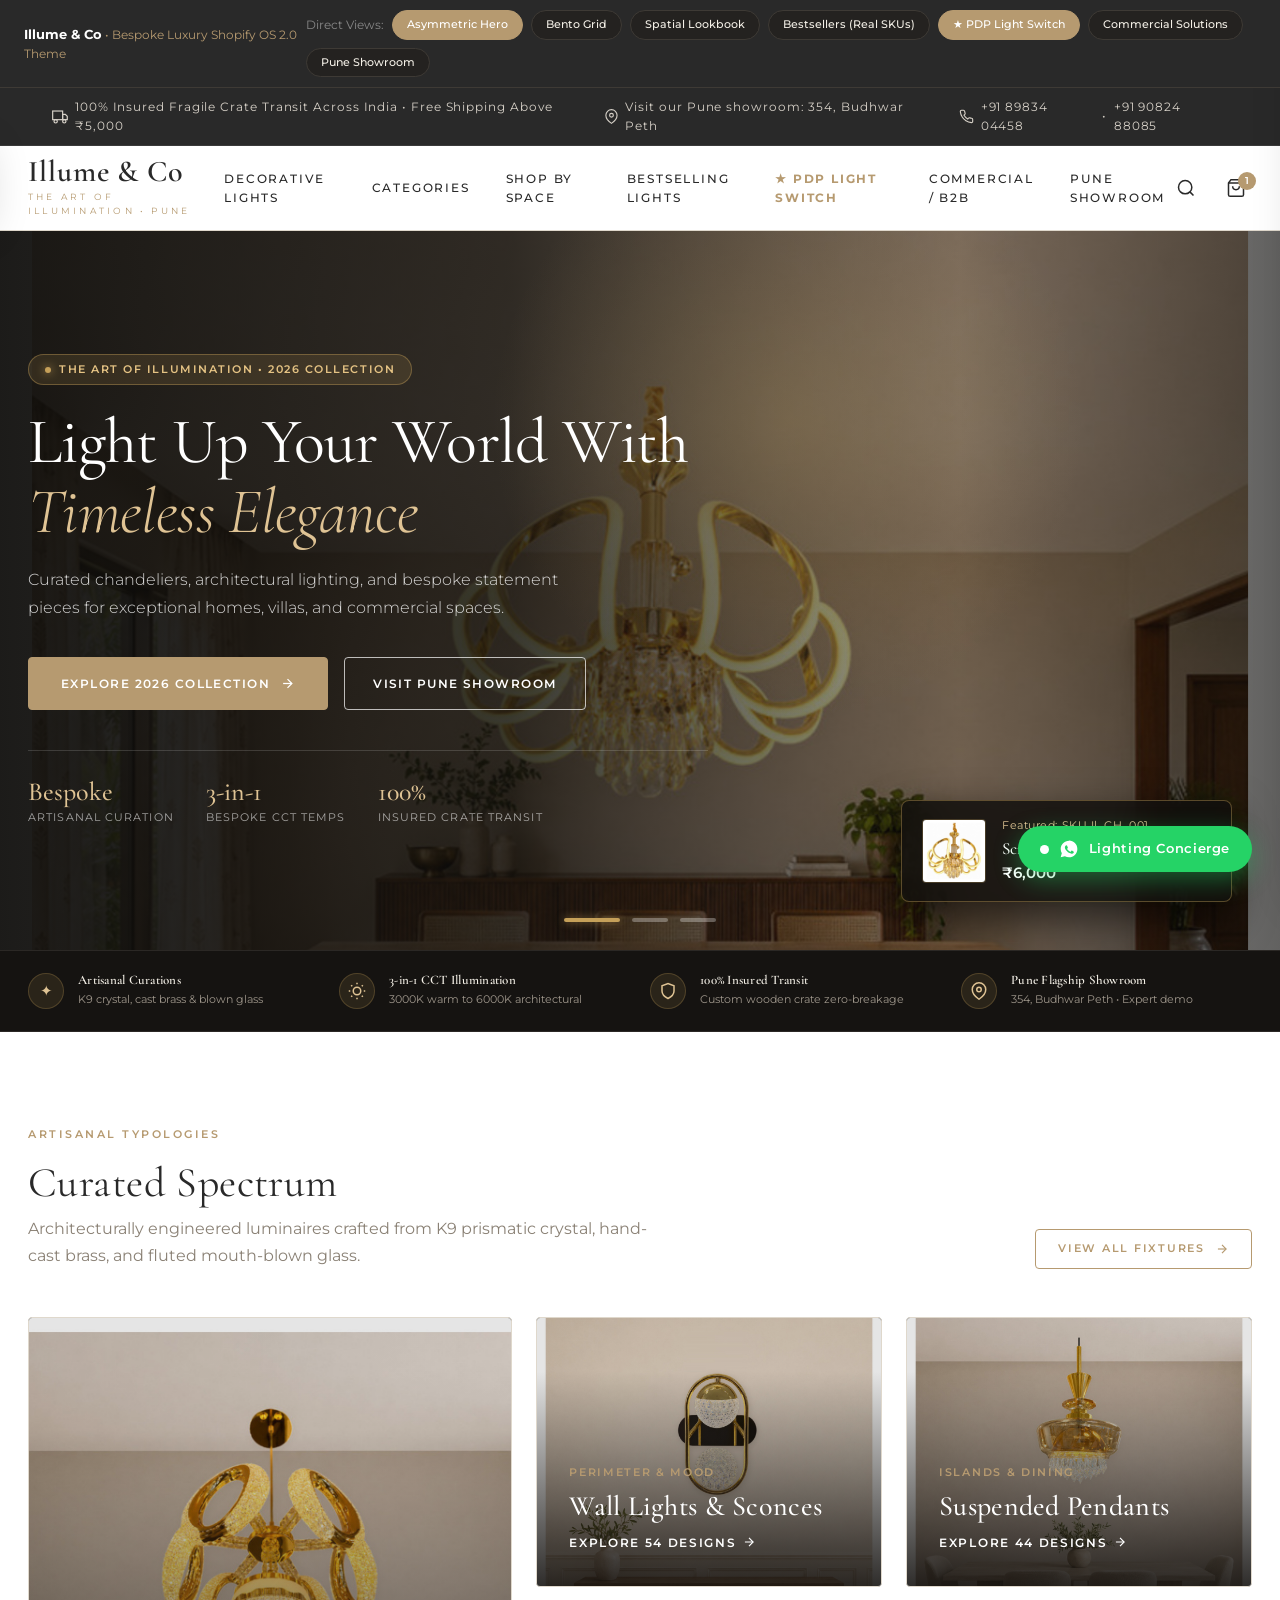
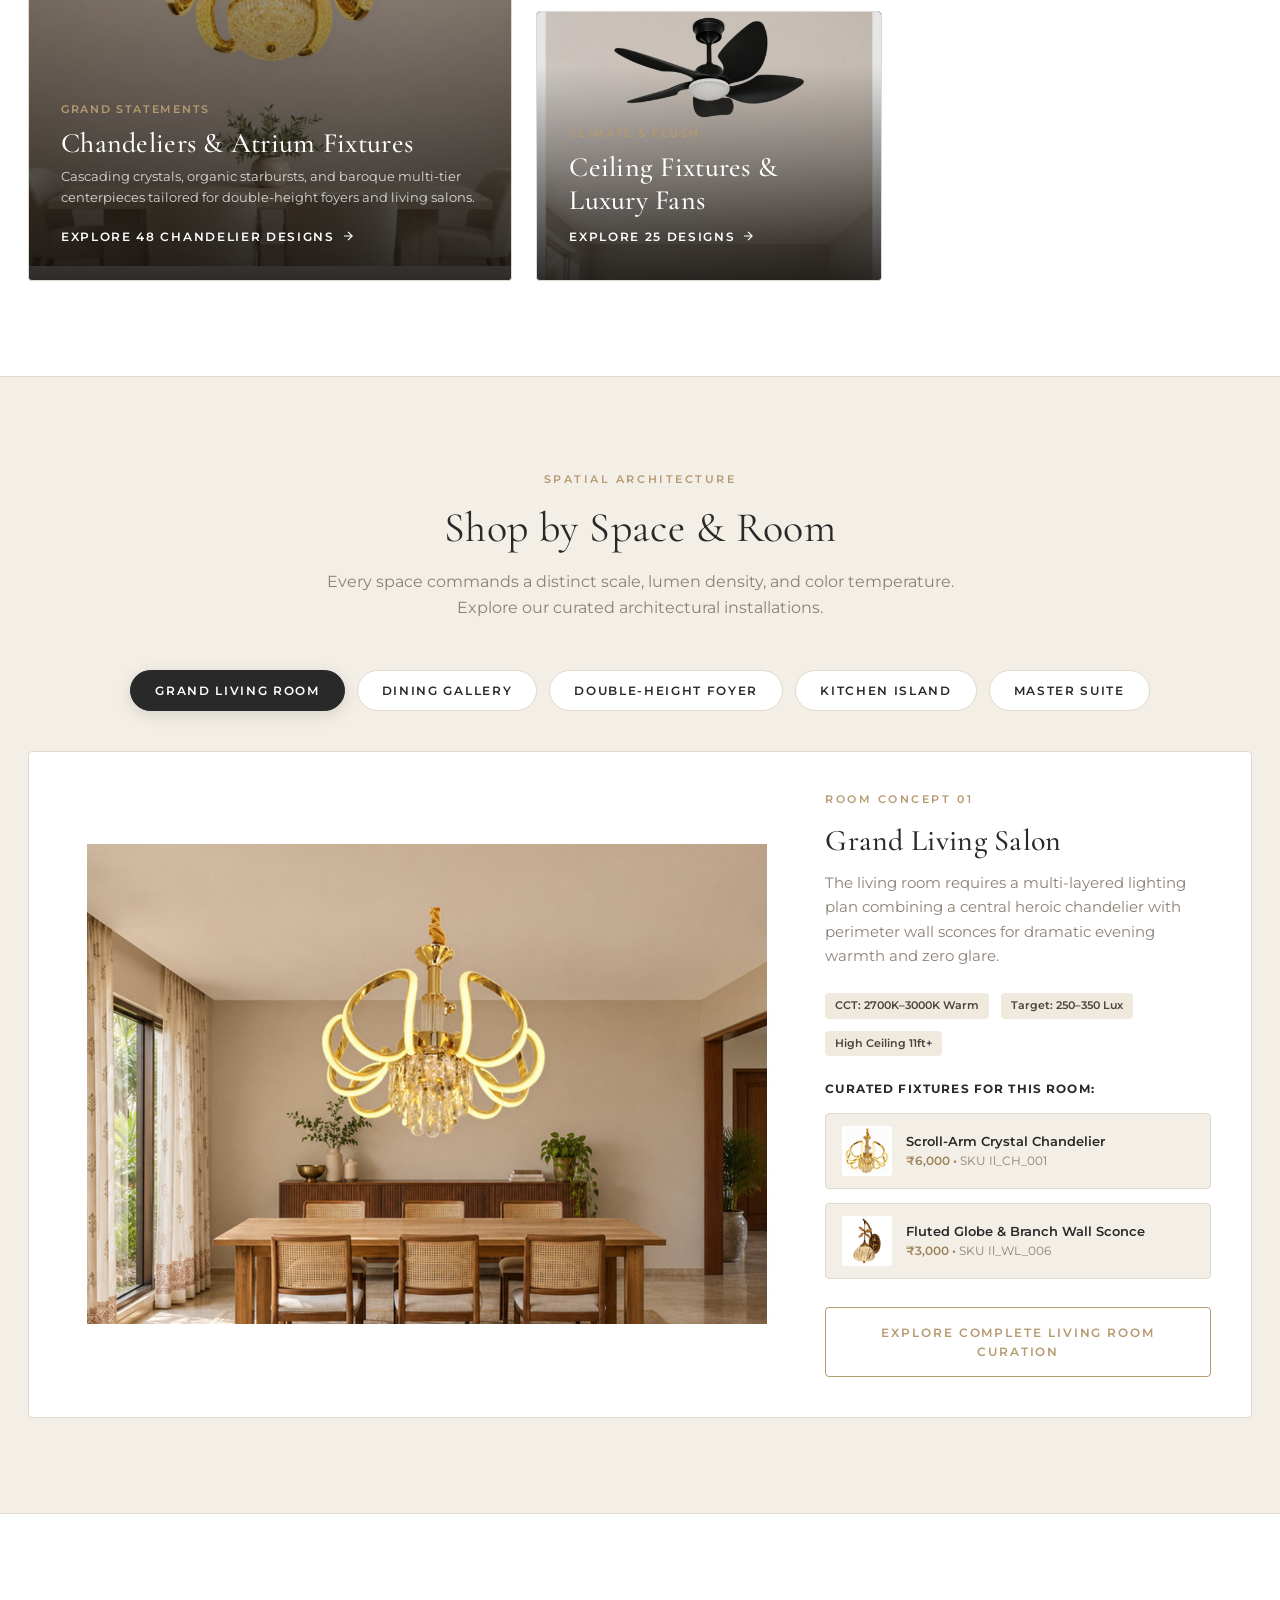
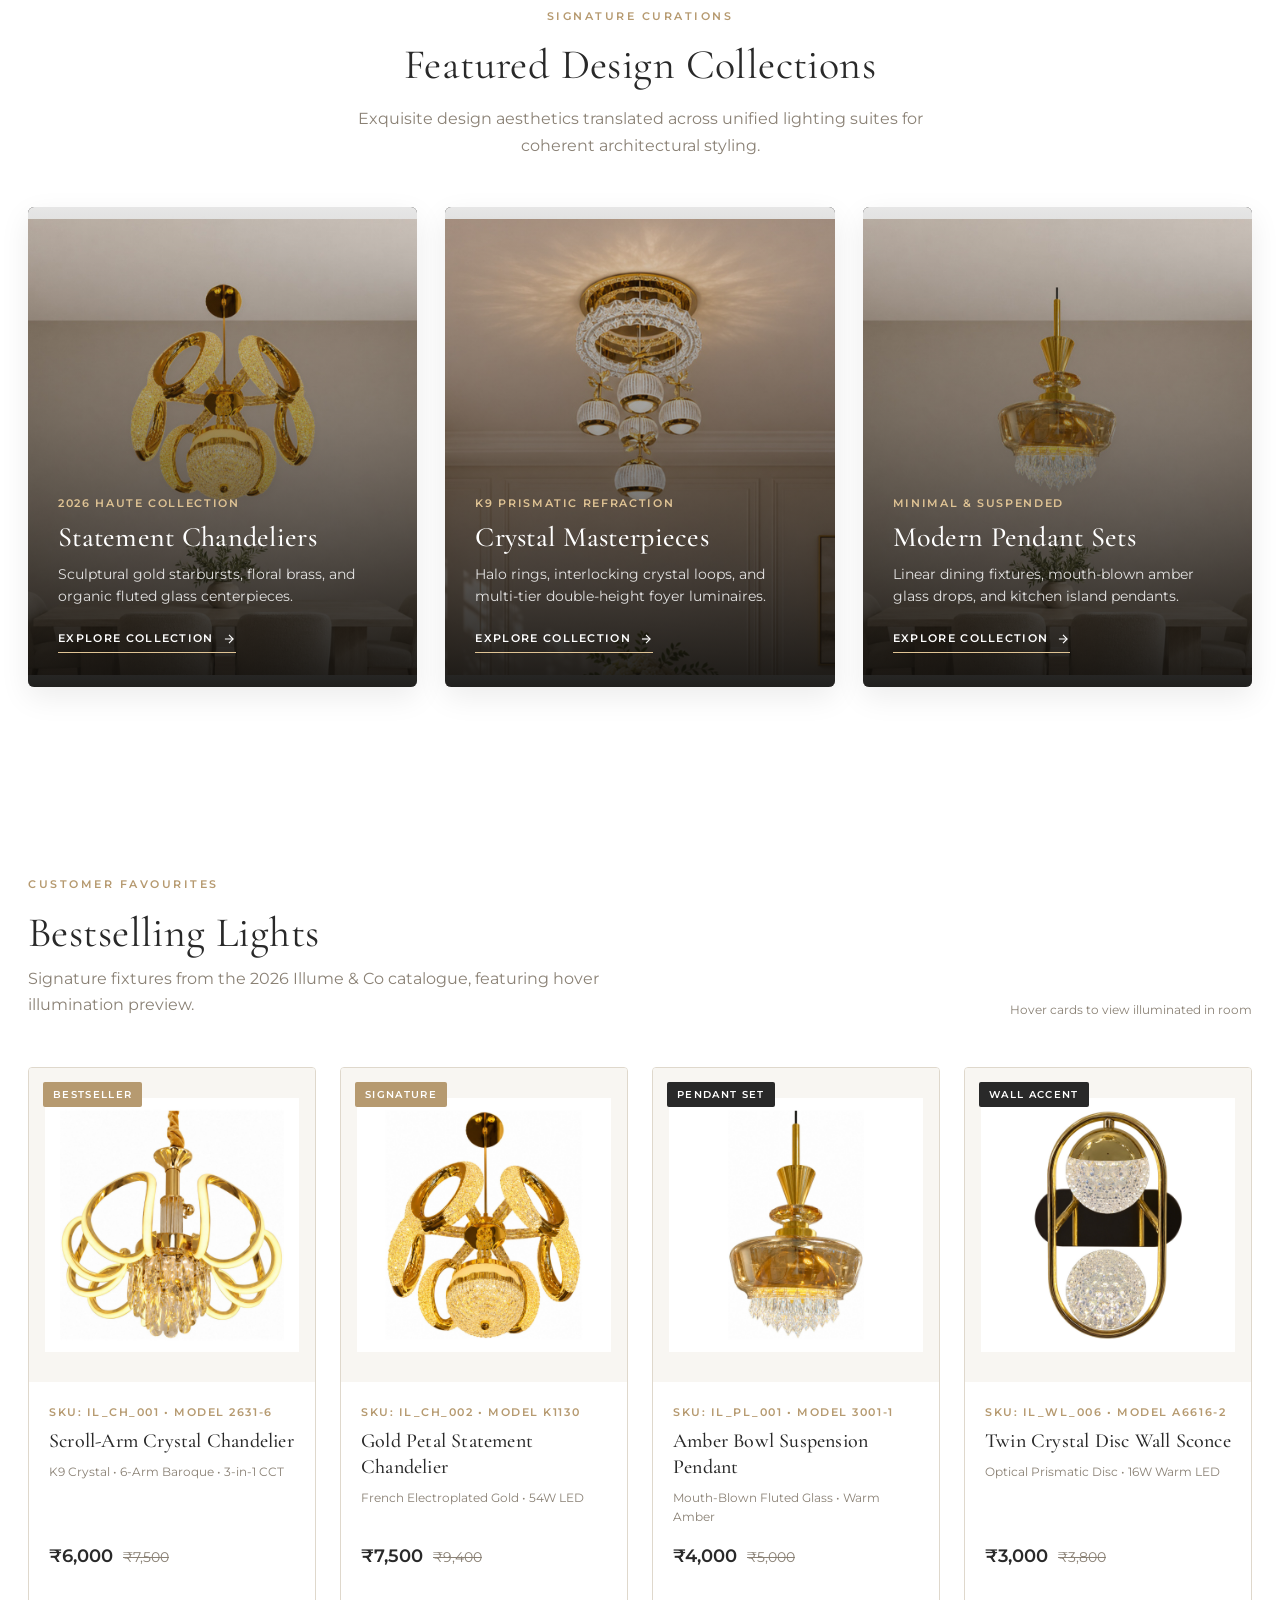
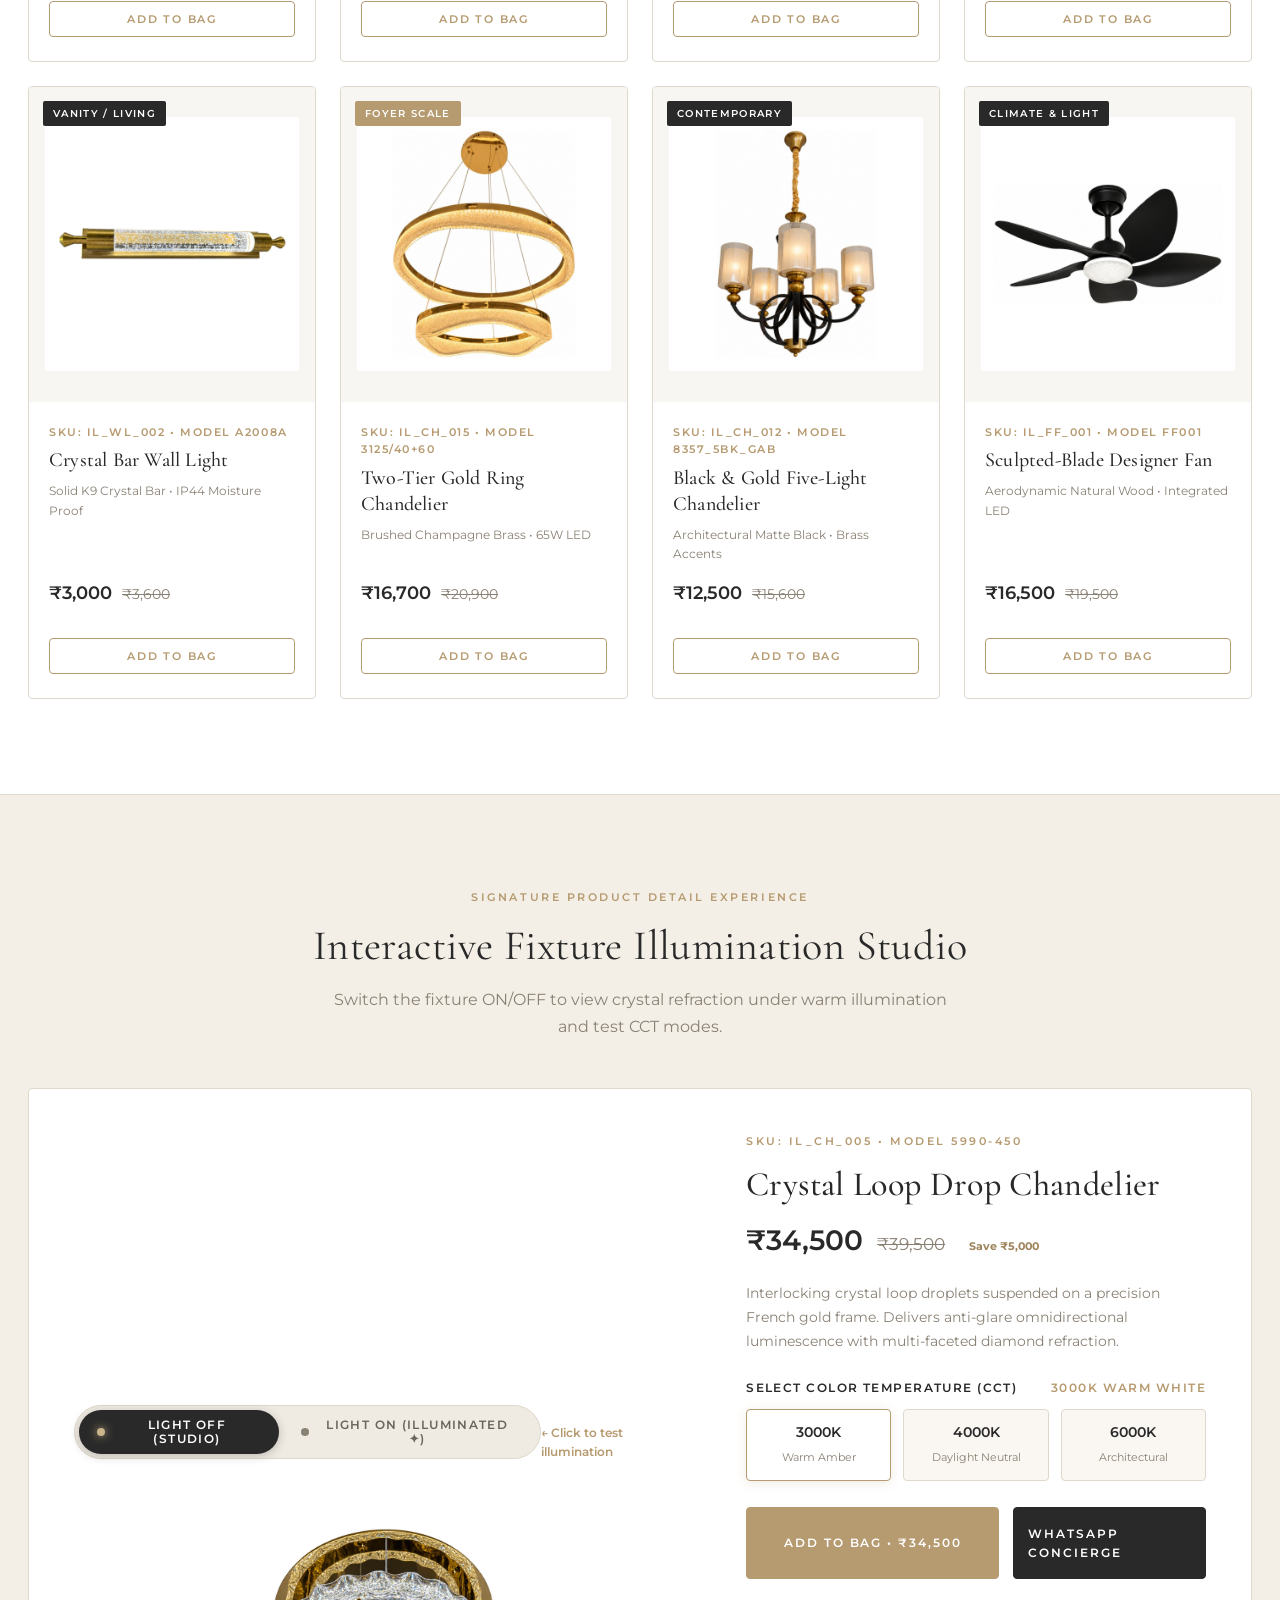
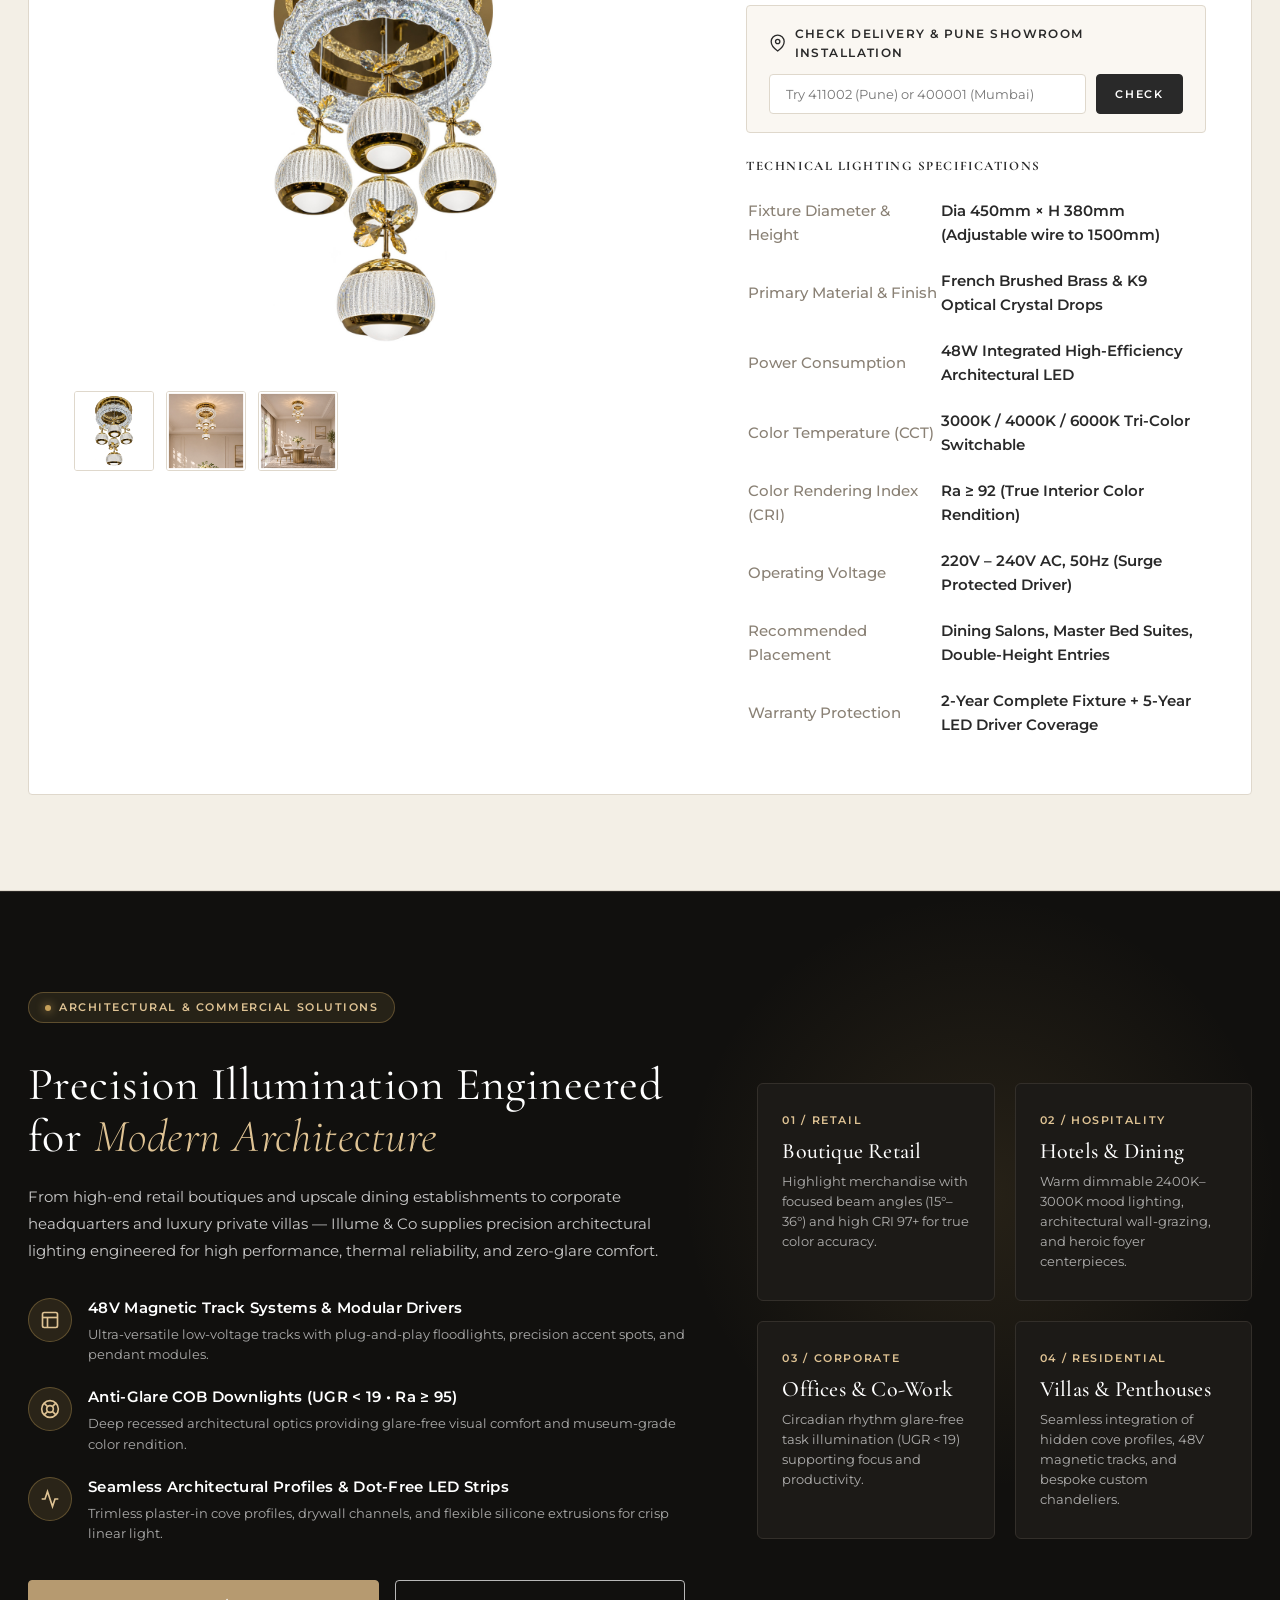
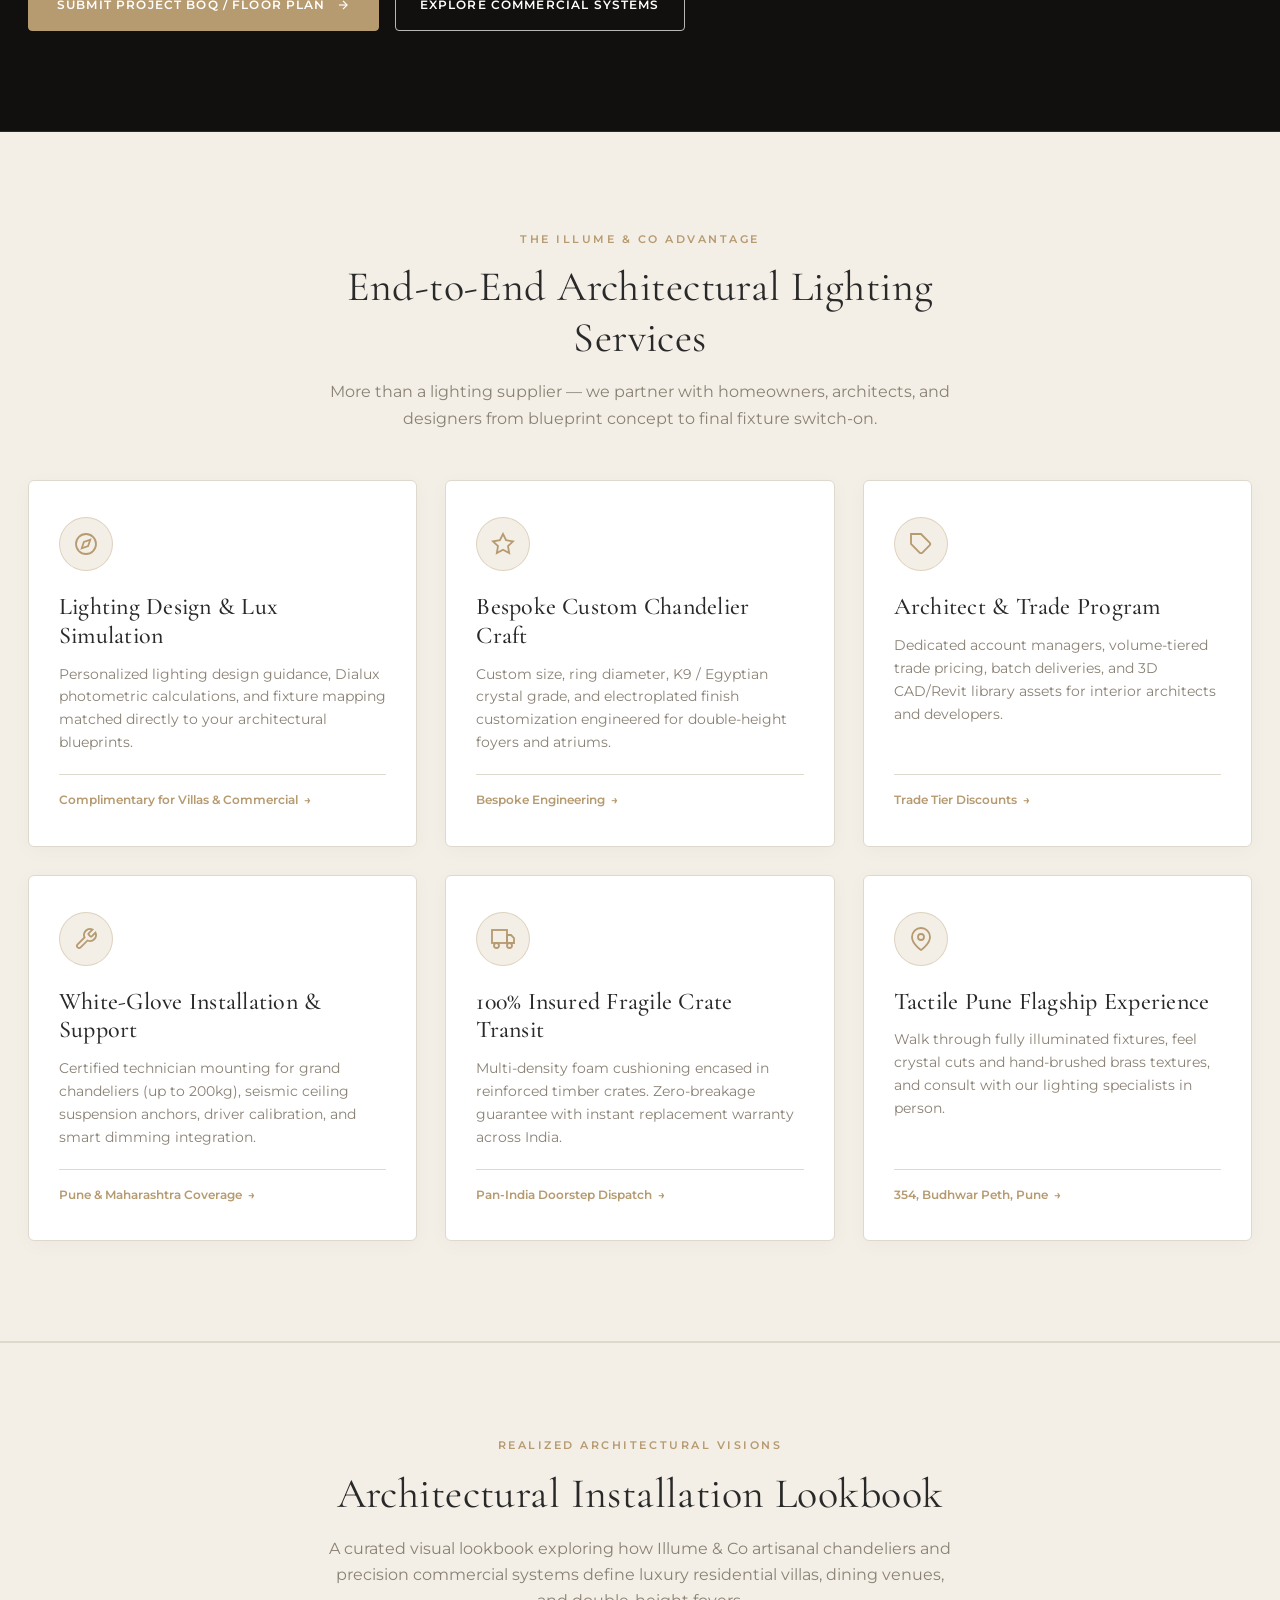
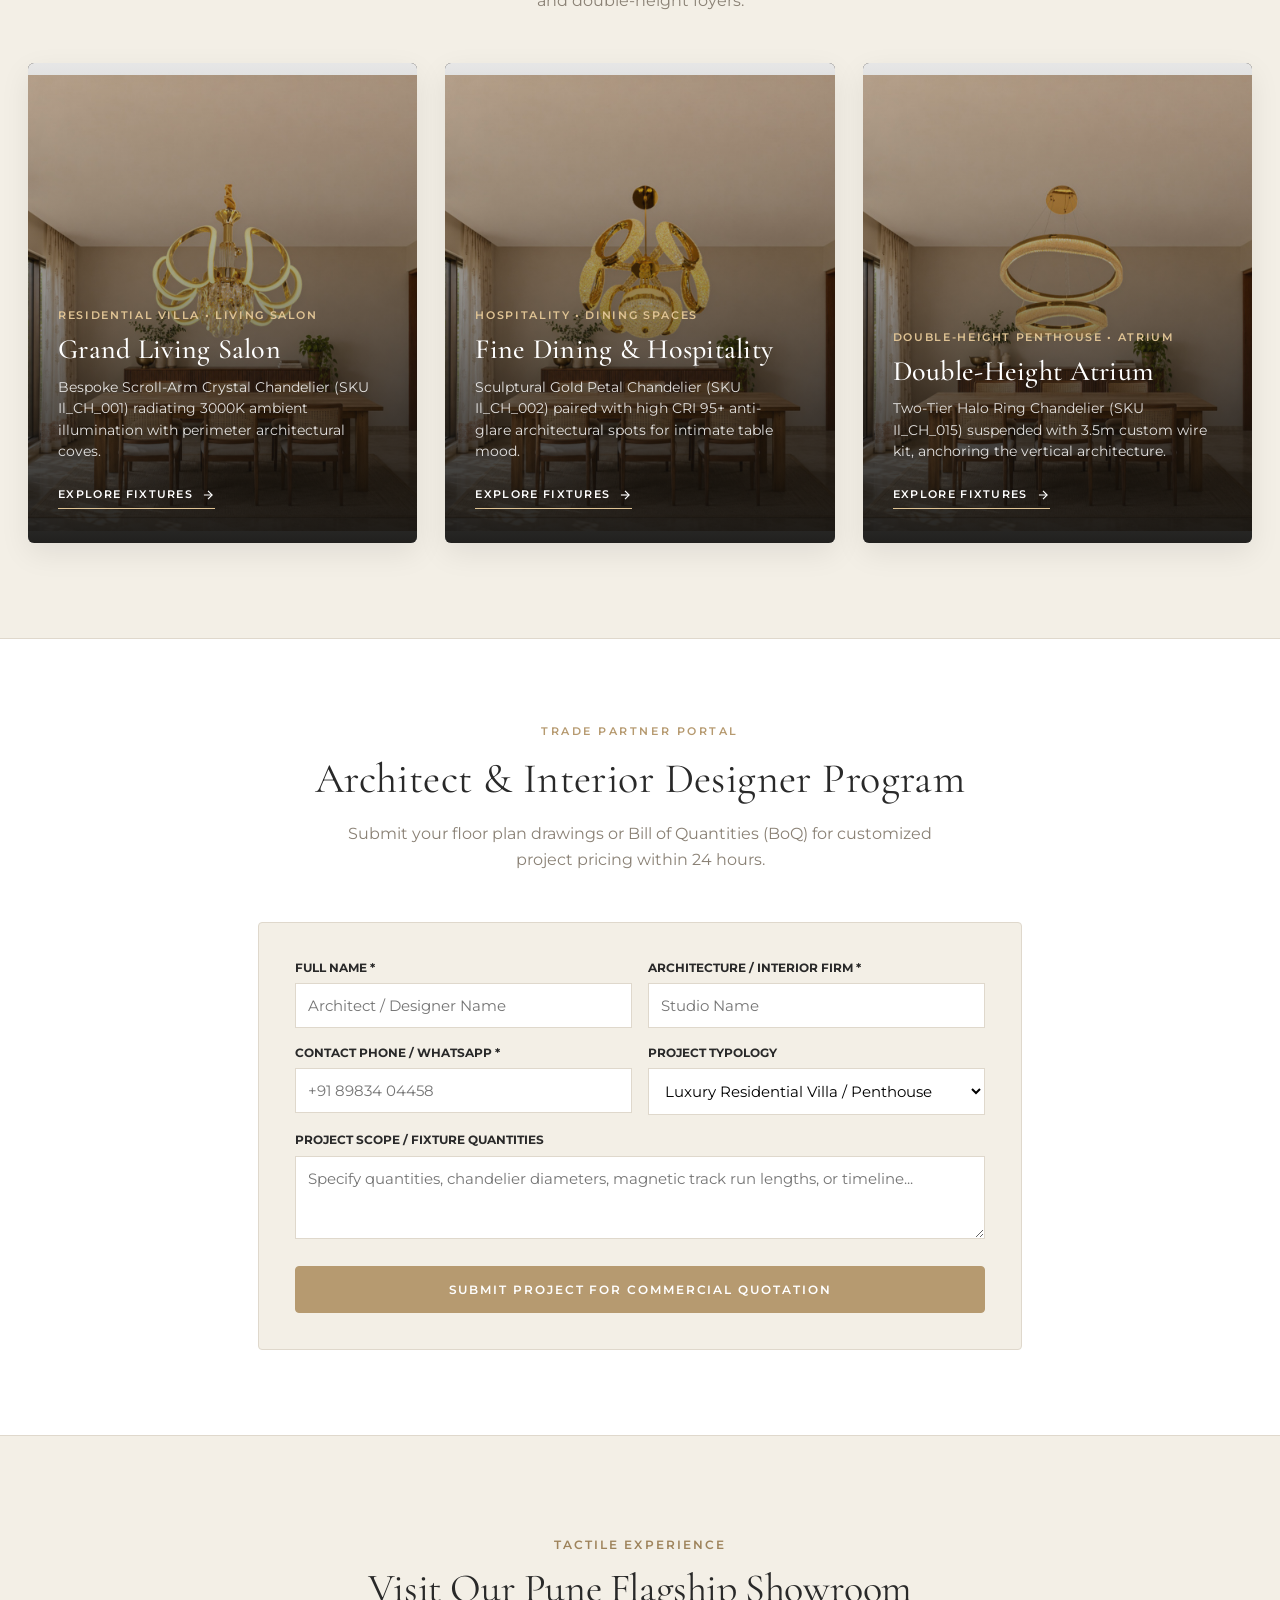
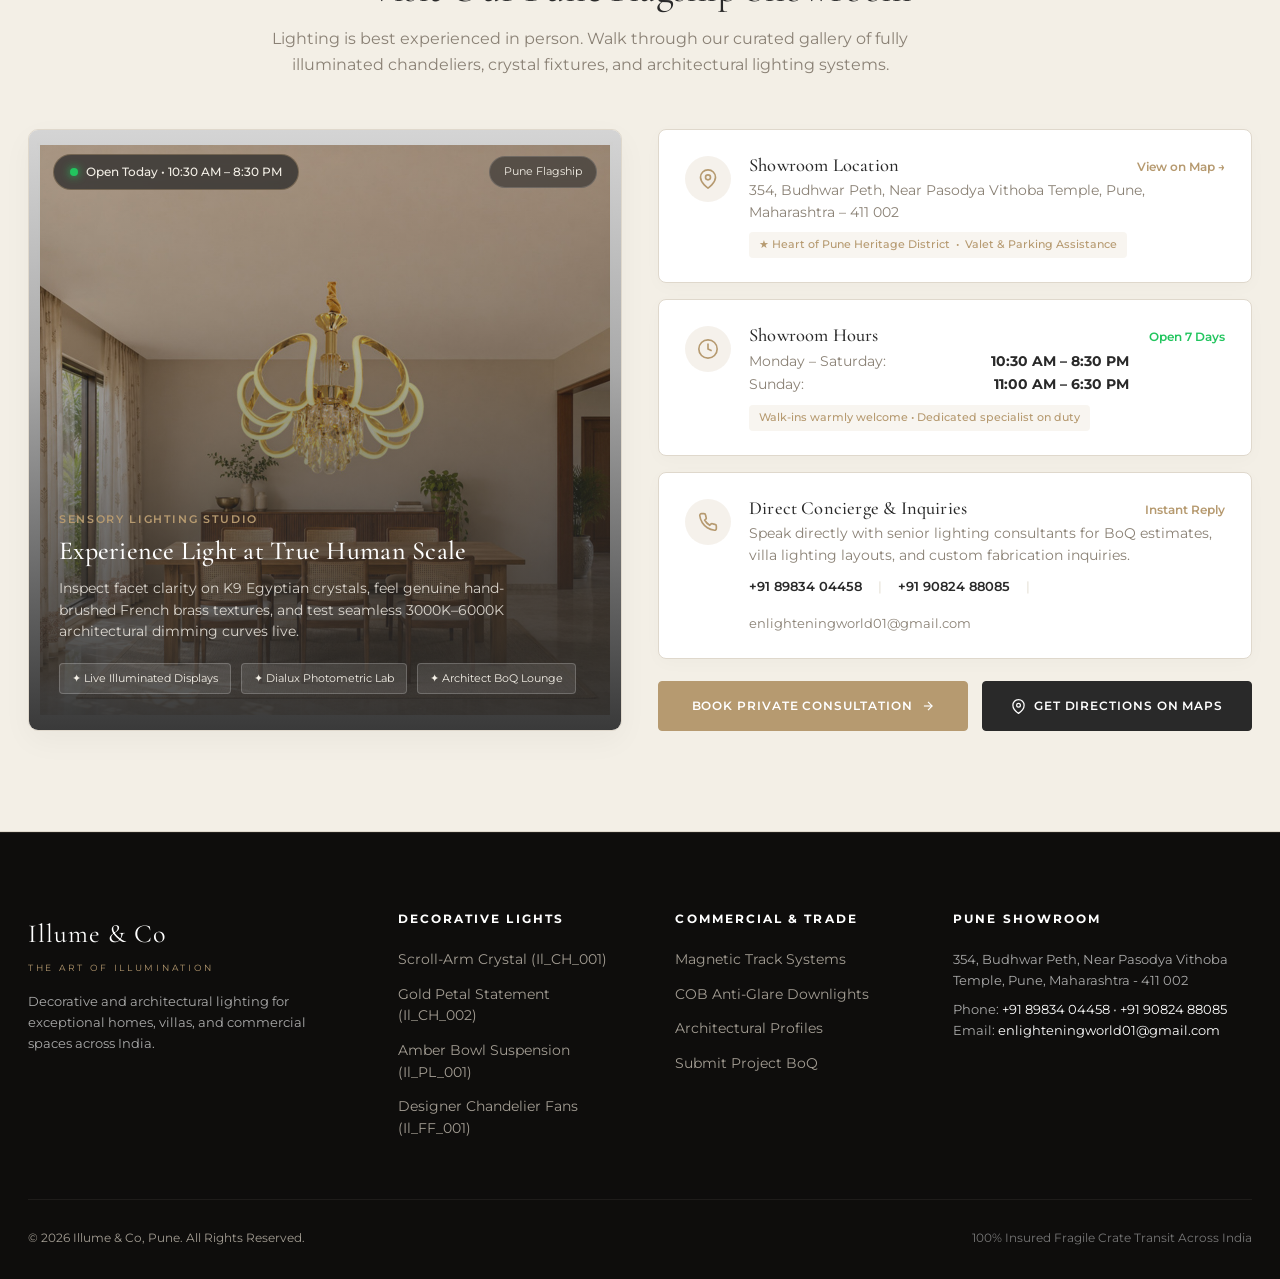
==== commit d3cb078a: "Fix PDP gallery thumbnail image switching, fix specs table text visibility, and make CCT selector co" ====
--- a/index.html
+++ b/index.html
@@ -1479,7 +1479,8 @@
 .light-switch-control {
   display: inline-flex;
   align-items: center;
-  background: #2B2824;
+  background: #EFEBE3;
+  border: 1px solid var(--color-border);
   border-radius: 30px;
   padding: 4px;
   gap: 4px;
@@ -1496,7 +1497,7 @@
   letter-spacing: 0.12em;
   text-transform: uppercase;
   cursor: pointer;
-  color: #AAA;
+  color: #6B645B;
   transition: var(--transition);
   display: flex;
   align-items: center;
@@ -1504,23 +1505,23 @@
 }
 
 .light-switch-btn.active {
-  background: var(--color-gold);
-  color: var(--color-white);
-  box-shadow: 0 2px 10px rgba(197, 160, 89, 0.4);
+  background: var(--color-ink);
+  color: #FFF;
+  box-shadow: 0 2px 10px rgba(41, 41, 41, 0.25);
 }
 
 .light-bulb-indicator {
   width: 8px;
   height: 8px;
   border-radius: 50%;
-  background-color: #666;
+  background-color: #8A8175;
   display: inline-block;
   transition: var(--transition);
 }
 
 .light-switch-btn.active .light-bulb-indicator {
-  background-color: #FFF;
-  box-shadow: 0 0 10px #FFF;
+  background-color: #CBB48A;
+  box-shadow: 0 0 10px #CBB48A;
 }
 
 /* CCT Kelvin Selector */
@@ -1536,6 +1537,7 @@
   margin-bottom: 12px;
   display: flex;
   justify-content: space-between;
+  color: var(--color-ink);
 }
 
 .cct-options-grid {
@@ -1545,36 +1547,37 @@
 }
 
 .cct-option-card {
-  border: 1px solid #3A3630;
+  border: 1px solid var(--color-border);
   border-radius: var(--radius-sm);
   padding: 12px 14px;
   text-align: center;
   cursor: pointer;
-  background: #1C1B19;
+  background: #FAF7F2;
   transition: var(--transition);
 }
 
 .cct-option-card:hover, .cct-option-card.selected {
-  border-color: var(--color-gold);
-  background-color: #26231E;
+  border-color: var(--color-primary);
+  background-color: #FFF;
+  box-shadow: 0 2px 12px rgba(182, 154, 112, 0.2);
 }
 
 .cct-temp-kelvin {
   font-weight: 600;
   font-size: 13.5px;
-  color: #FFF;
+  color: var(--color-ink);
   display: block;
 }
 
 .cct-temp-name {
   font-size: 11px;
-  color: #9E968B;
+  color: var(--color-muted);
 }
 
 /* Indian Pincode Service Box */
 .pincode-service-box {
-  background-color: #1D1C1A;
-  border: 1px solid #38342E;
+  background-color: #FAF7F2;
+  border: 1px solid var(--color-border);
   padding: 18px 22px;
   border-radius: var(--radius-sm);
   margin: 26px 0;
@@ -1589,7 +1592,7 @@
   display: flex;
   align-items: center;
   gap: 8px;
-  color: #DDD;
+  color: var(--color-ink);
 }
 
 .pincode-input-group {
@@ -1600,14 +1603,51 @@
 .pincode-input {
   flex-grow: 1;
   padding: 11px 16px;
-  border: 1px solid #443F38;
+  border: 1px solid var(--color-border);
   border-radius: var(--radius-sm);
   font-size: 13px;
-  background: #141312;
-  color: #FFF;
+  background: #FFF;
+  color: var(--color-ink);
 }
 
 .pincode-result {
+  margin-top: 12px;
+  font-size: 12.5px;
+  display: none;
+  line-height: 1.5;
+}
+
+/* Product Gallery Thumbnails */
+.pdp-thumb {
+  width: 80px;
+  height: 90px;
+  border: 1.5px solid var(--color-border);
+  border-radius: var(--radius-sm);
+  overflow: hidden;
+  cursor: pointer;
+  flex-shrink: 0;
+  background: #FAF7F2;
+  transition: all 0.2s ease;
+  padding: 2px;
+}
+
+.pdp-thumb:hover {
+  border-color: var(--color-primary);
+  transform: translateY(-2px);
+}
+
+.pdp-thumb.active {
+  border-color: var(--color-ink);
+  box-shadow: 0 0 0 1px var(--color-ink);
+}
+
+.pdp-thumb img {
+  width: 100%;
+  height: 100%;
+  object-fit: cover;
+  border-radius: calc(var(--radius-sm) - 2px);
+  display: block;
+}
   margin-top: 12px;
   font-size: 12.5px;
   display: none;
@@ -1623,22 +1663,22 @@
 }
 
 .specs-table tr {
-  border-bottom: 1px solid #2B2824;
+  border-bottom: 1px solid var(--color-border);
 }
 
 .specs-table td {
-  padding: 12px 0;
+  padding: 10px 0;
 }
 
 .specs-table td:first-child {
   font-weight: 500;
-  color: #9E968B;
+  color: #8A8175;
   width: 42%;
 }
 
 .specs-table td:last-child {
   font-weight: 600;
-  color: #FFF;
+  color: #292929;
 }
 
 /* ==========================================================================
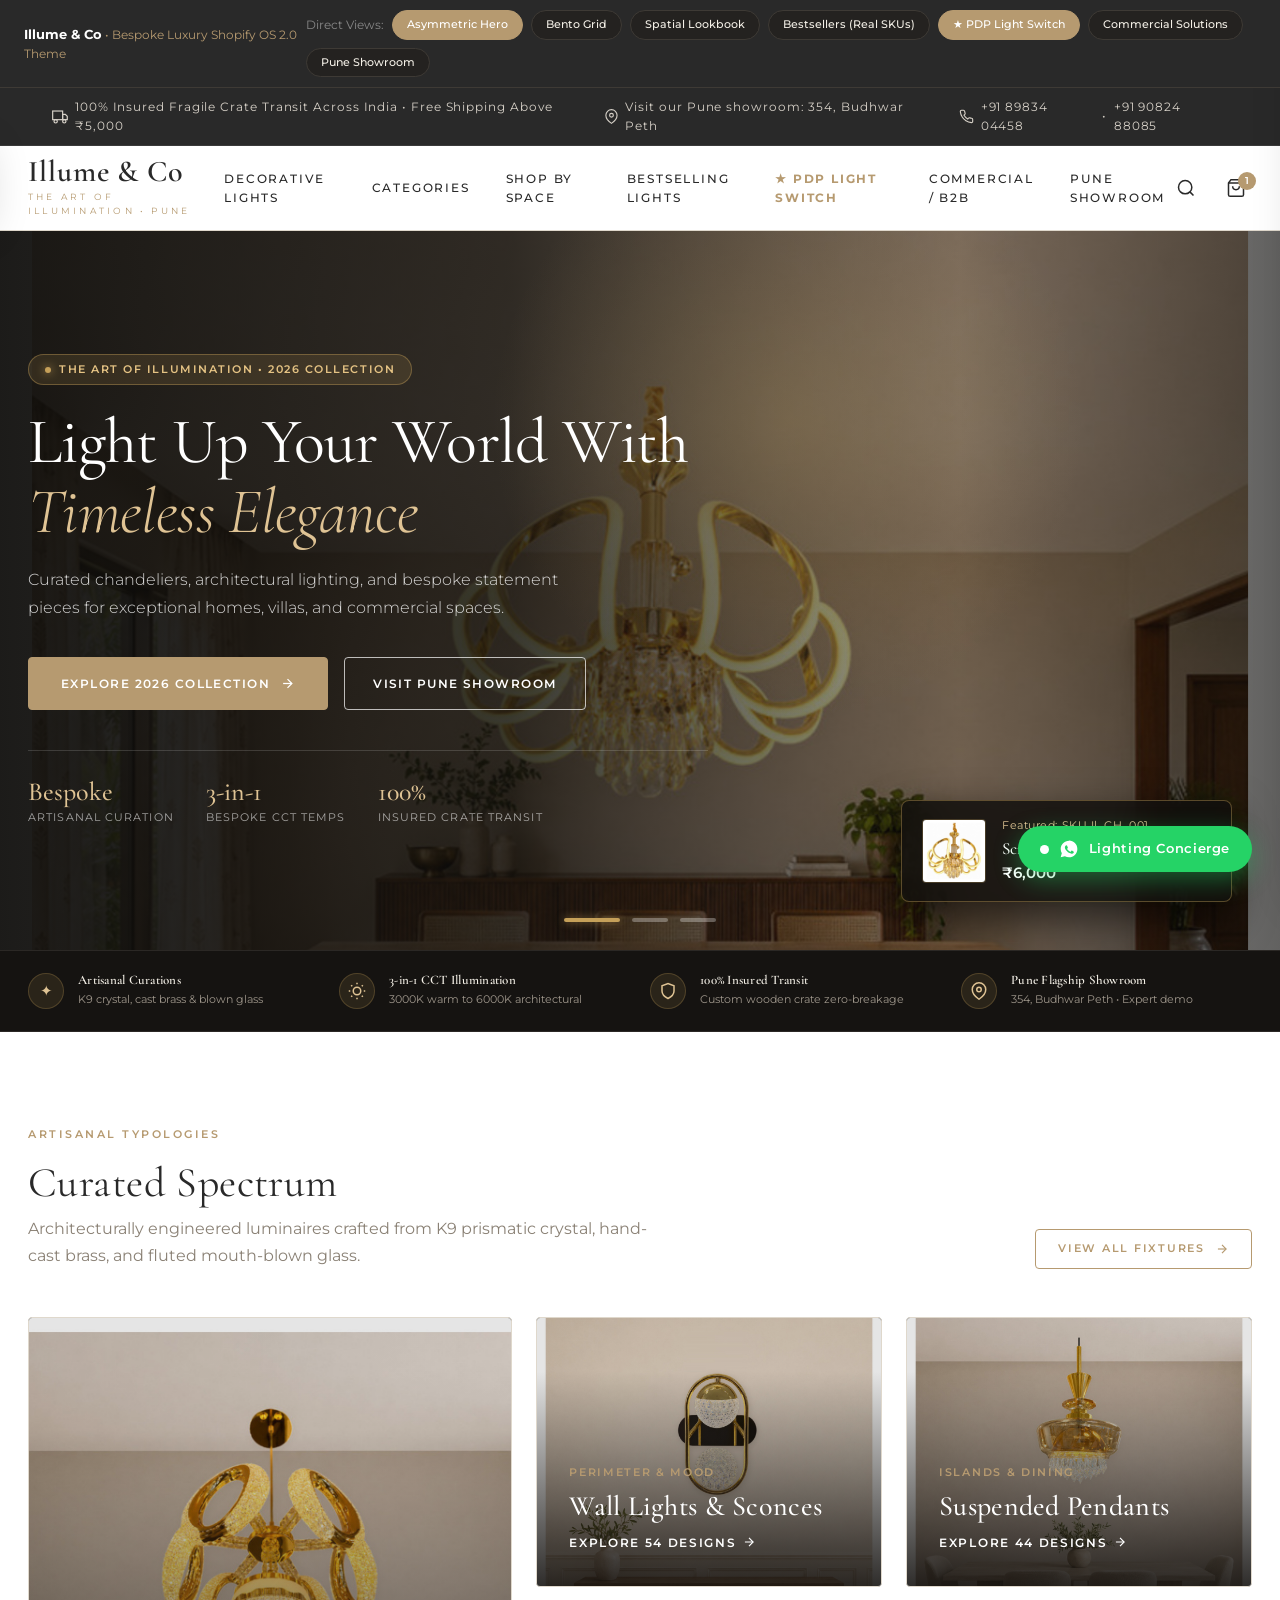
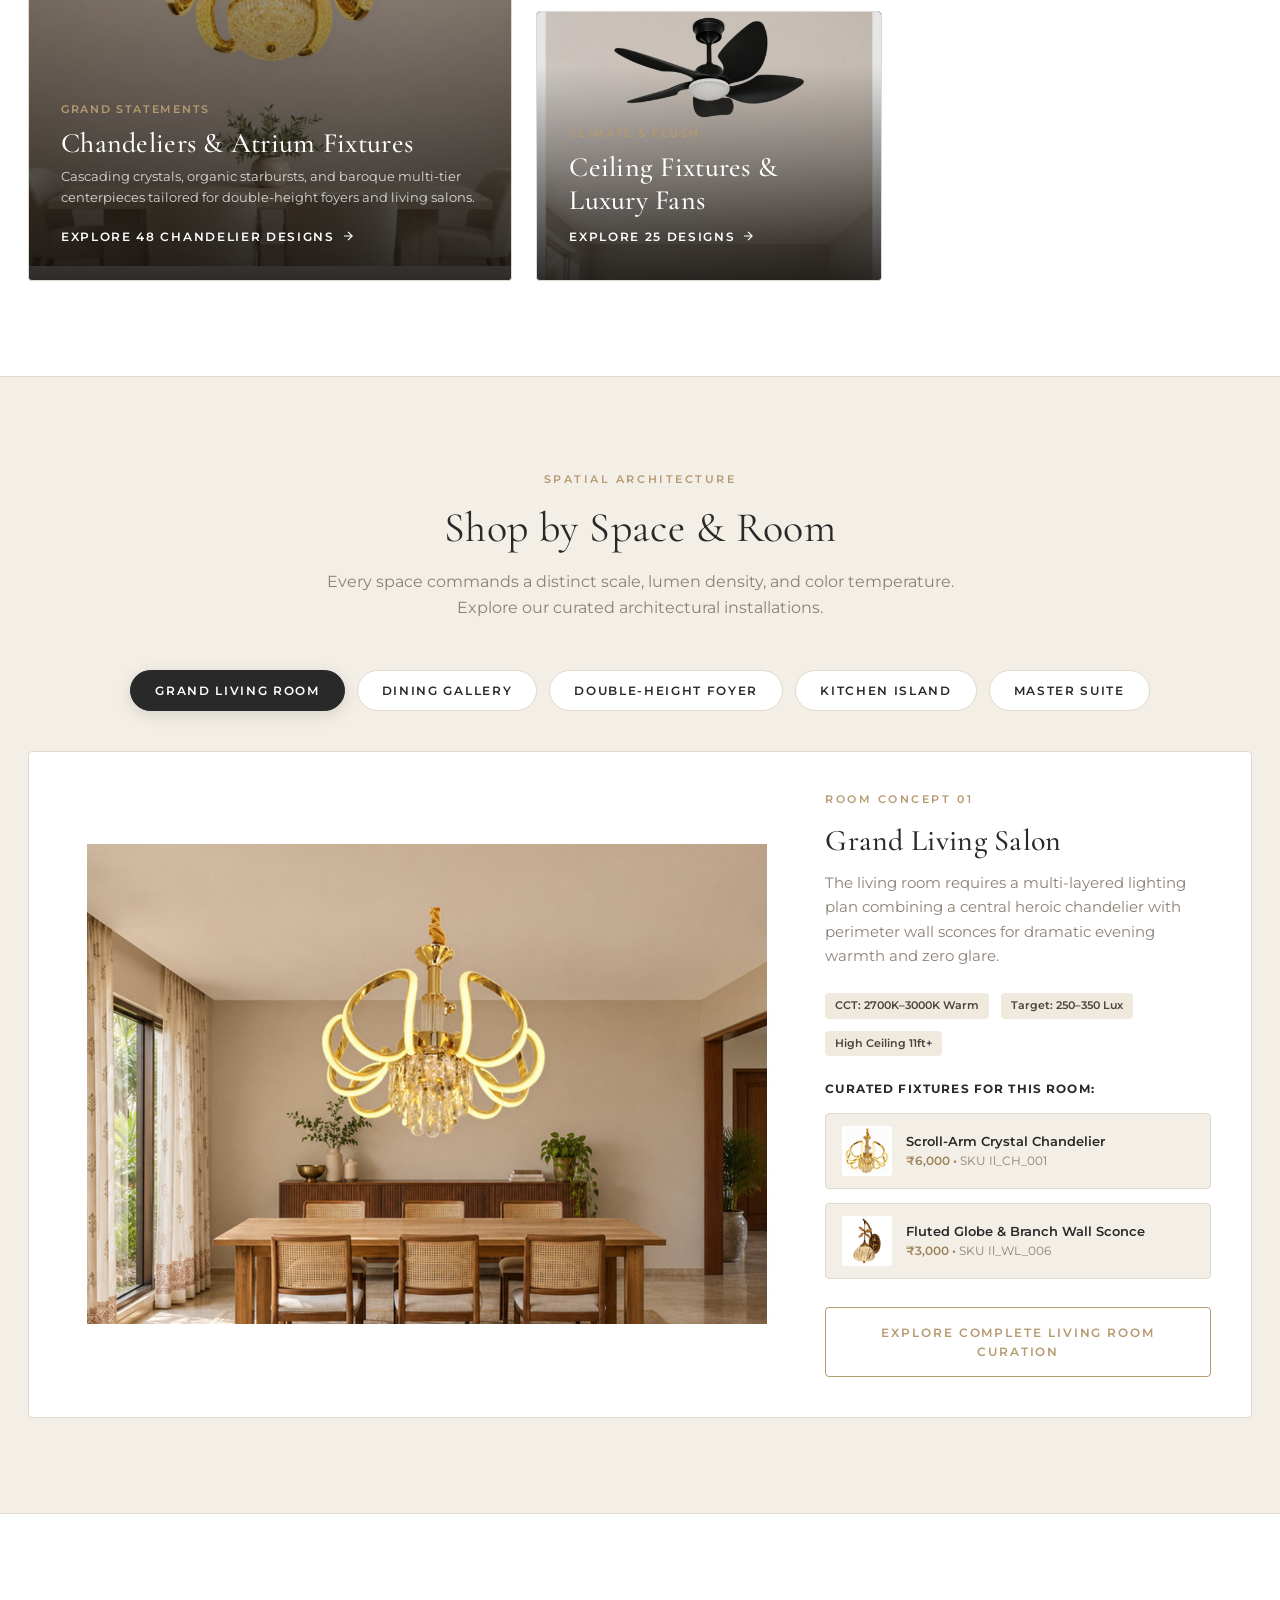
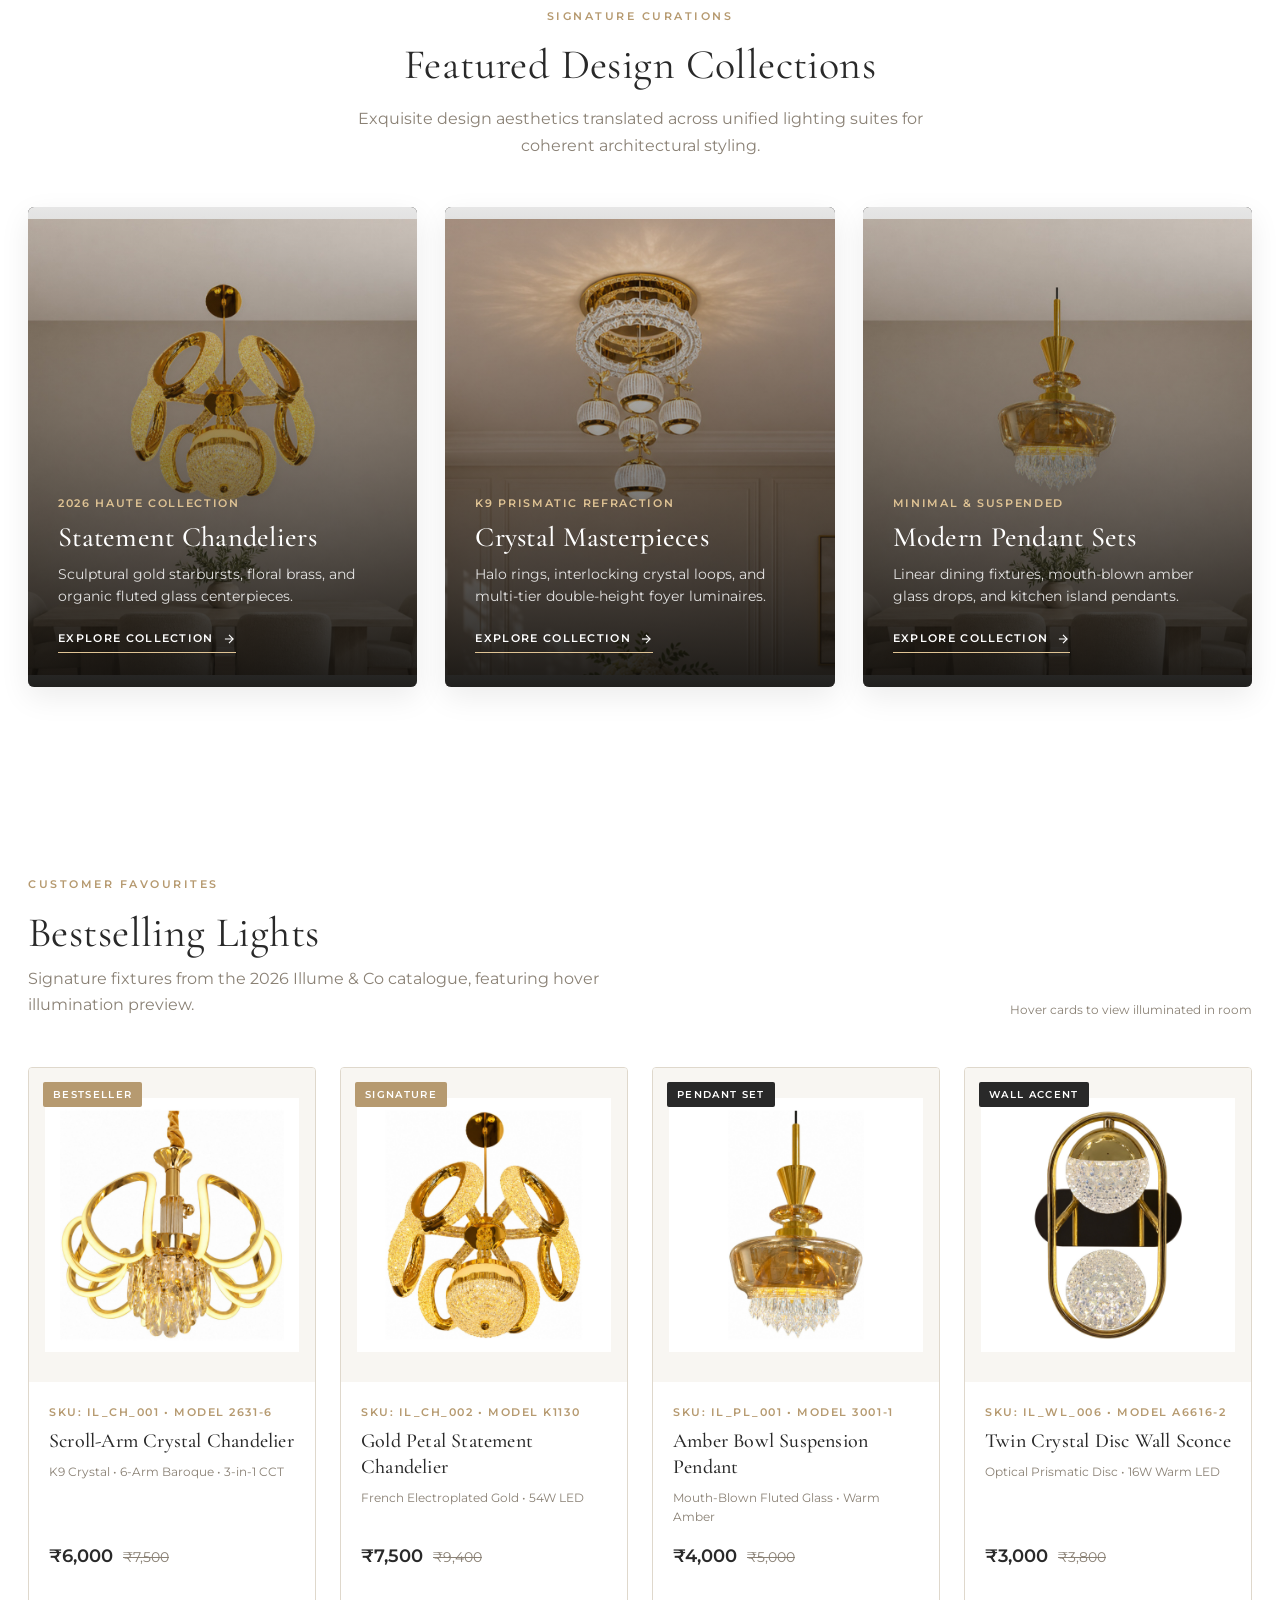
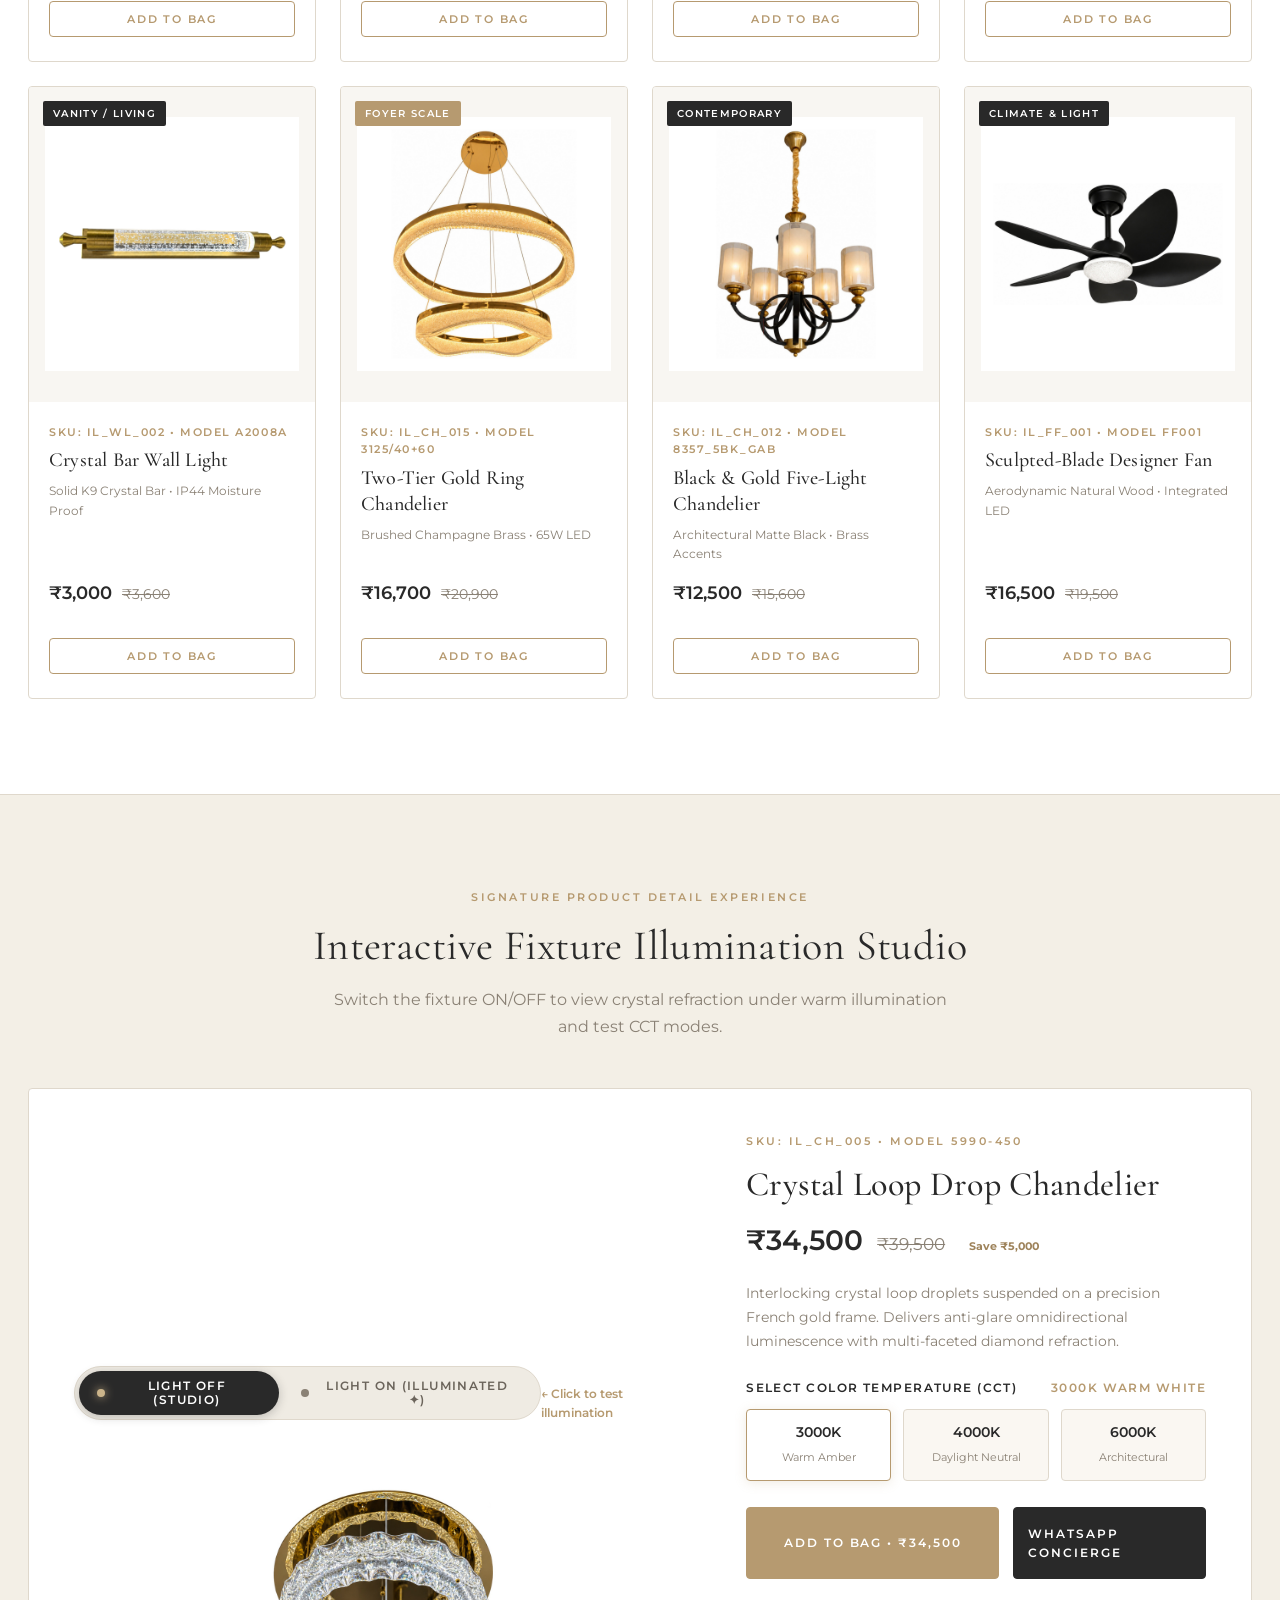
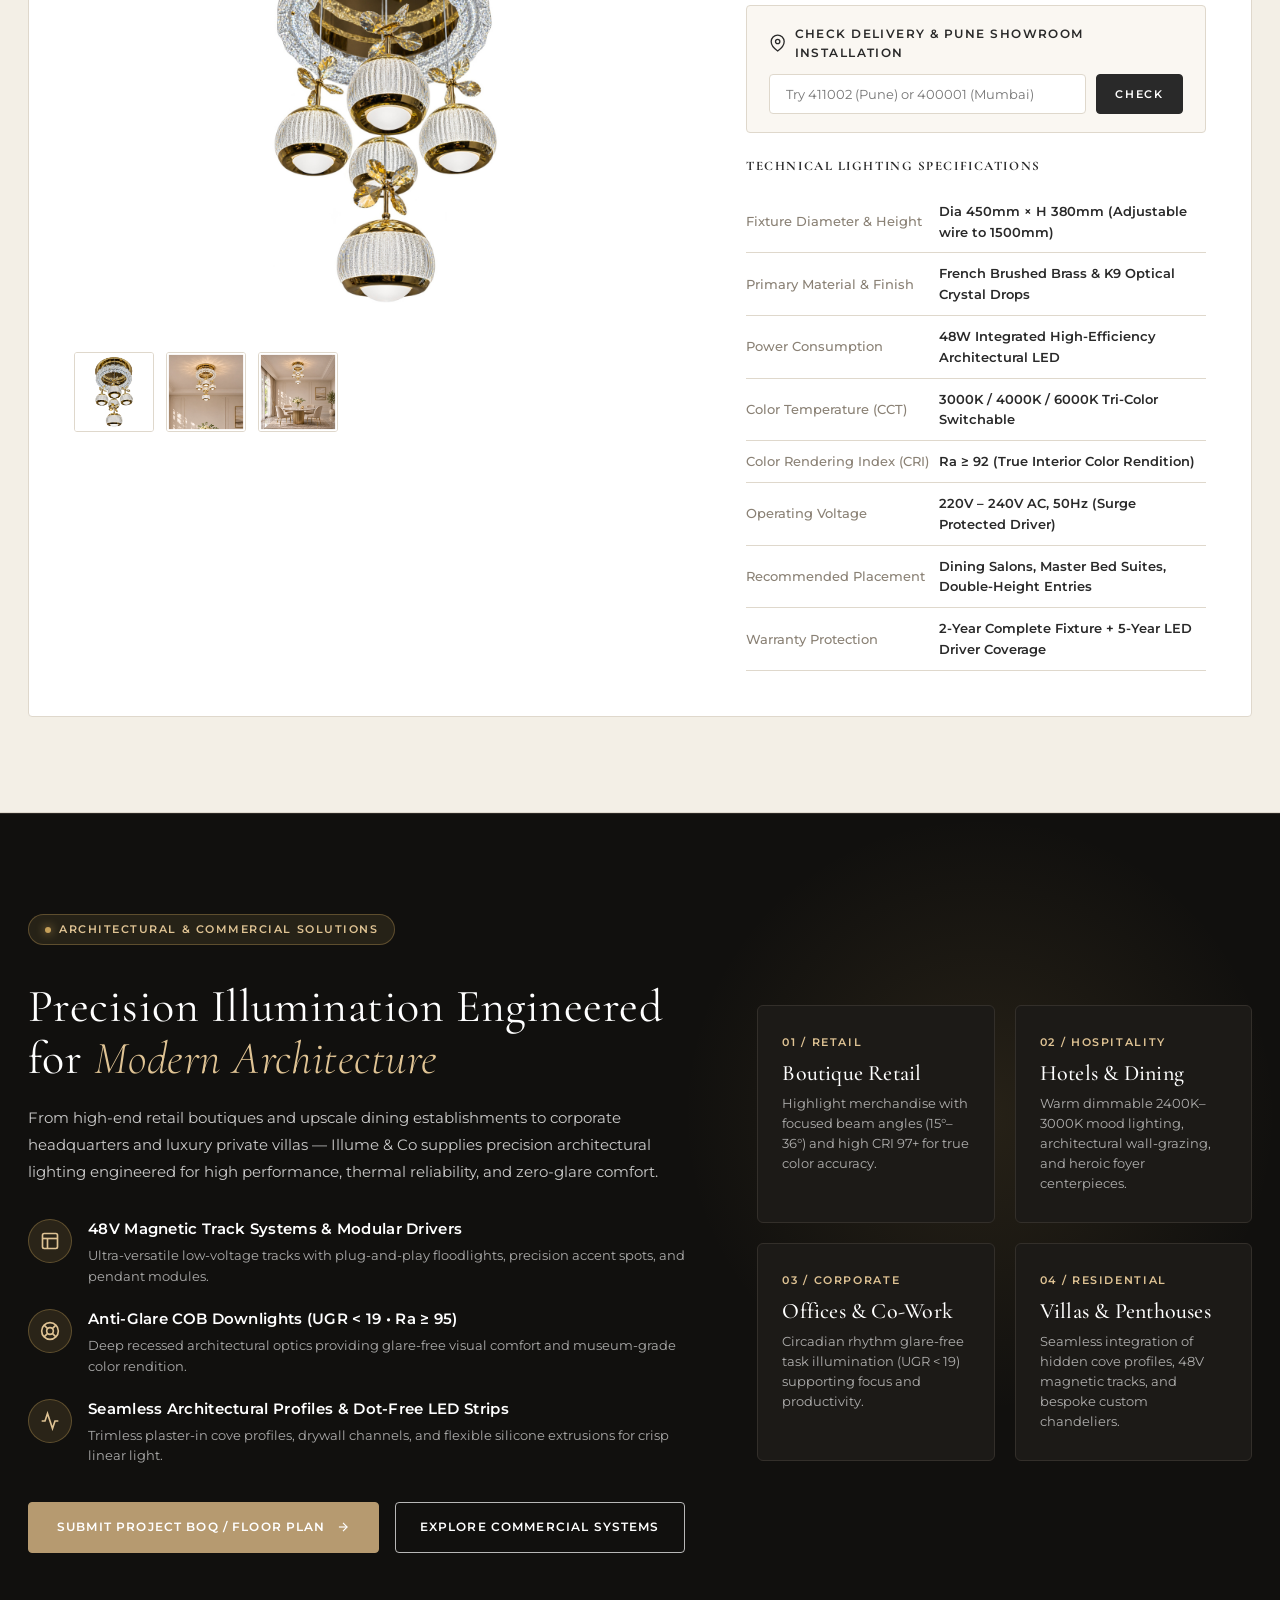
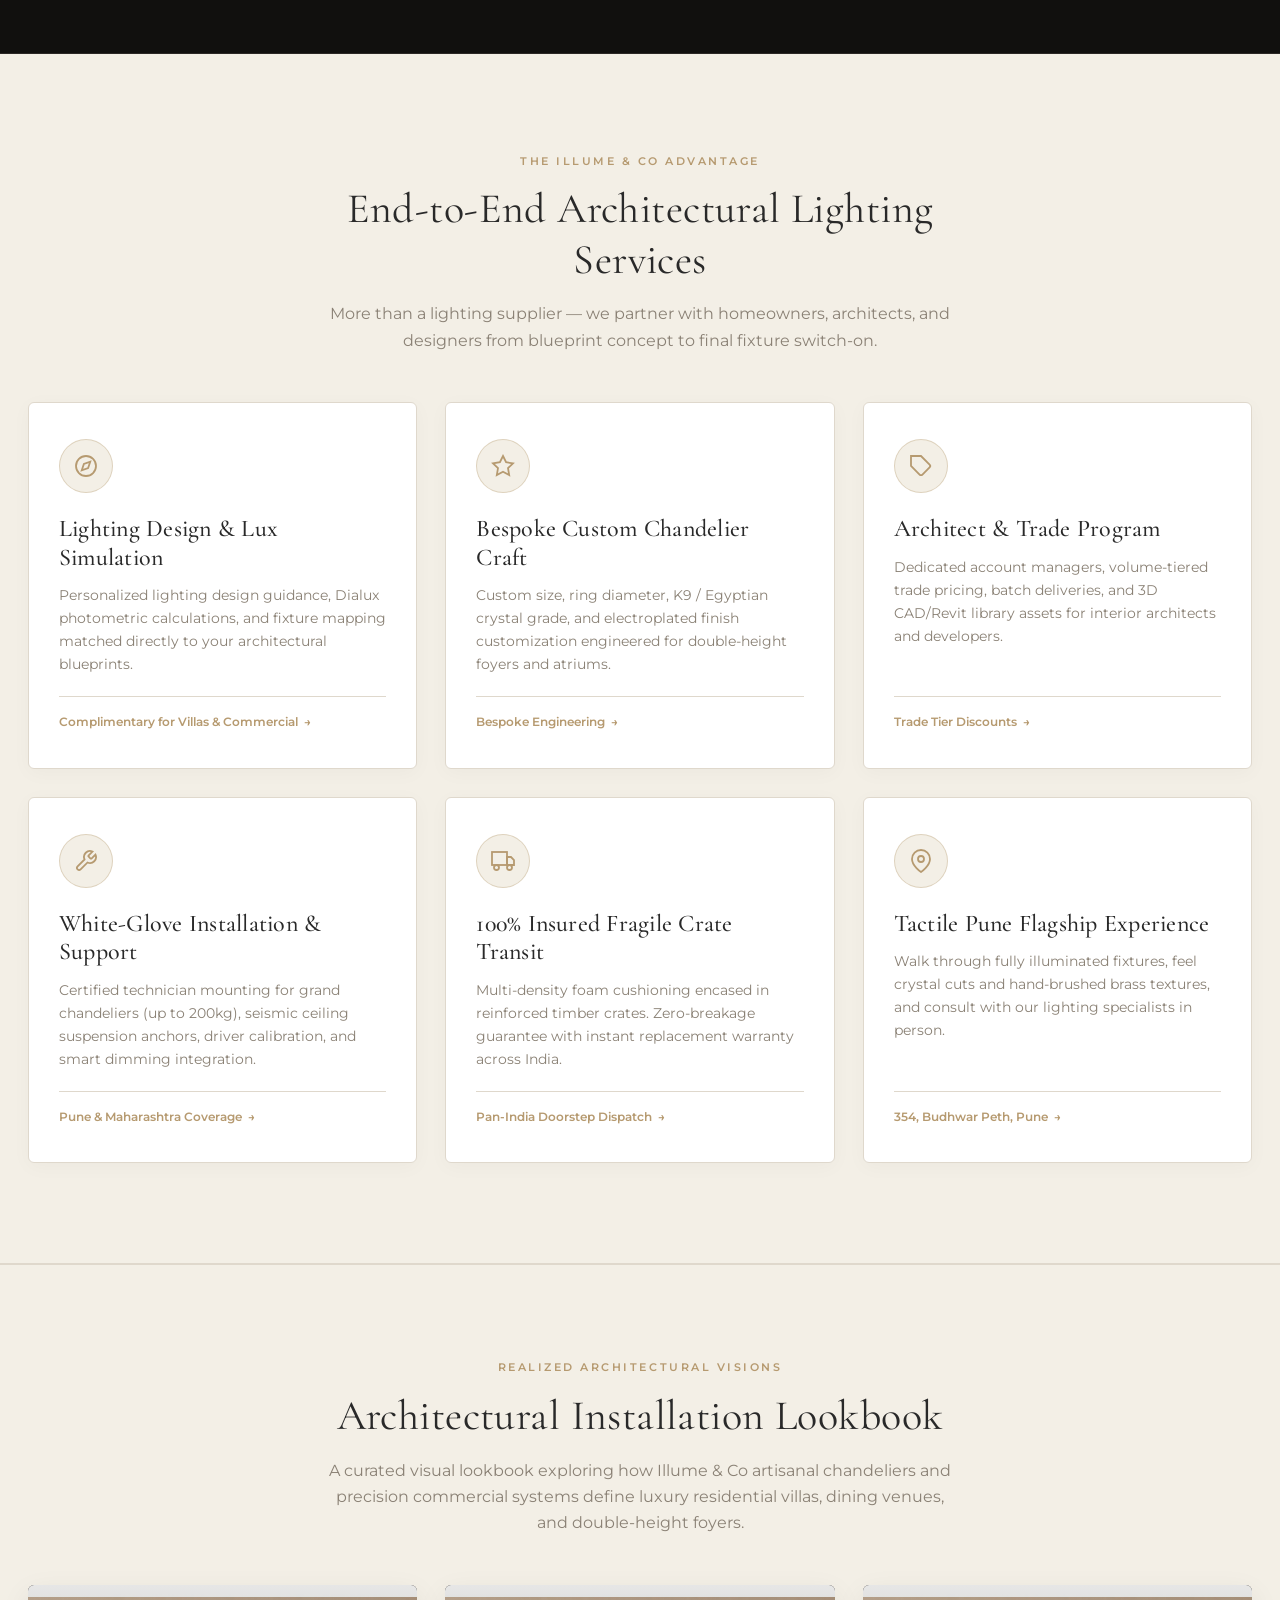
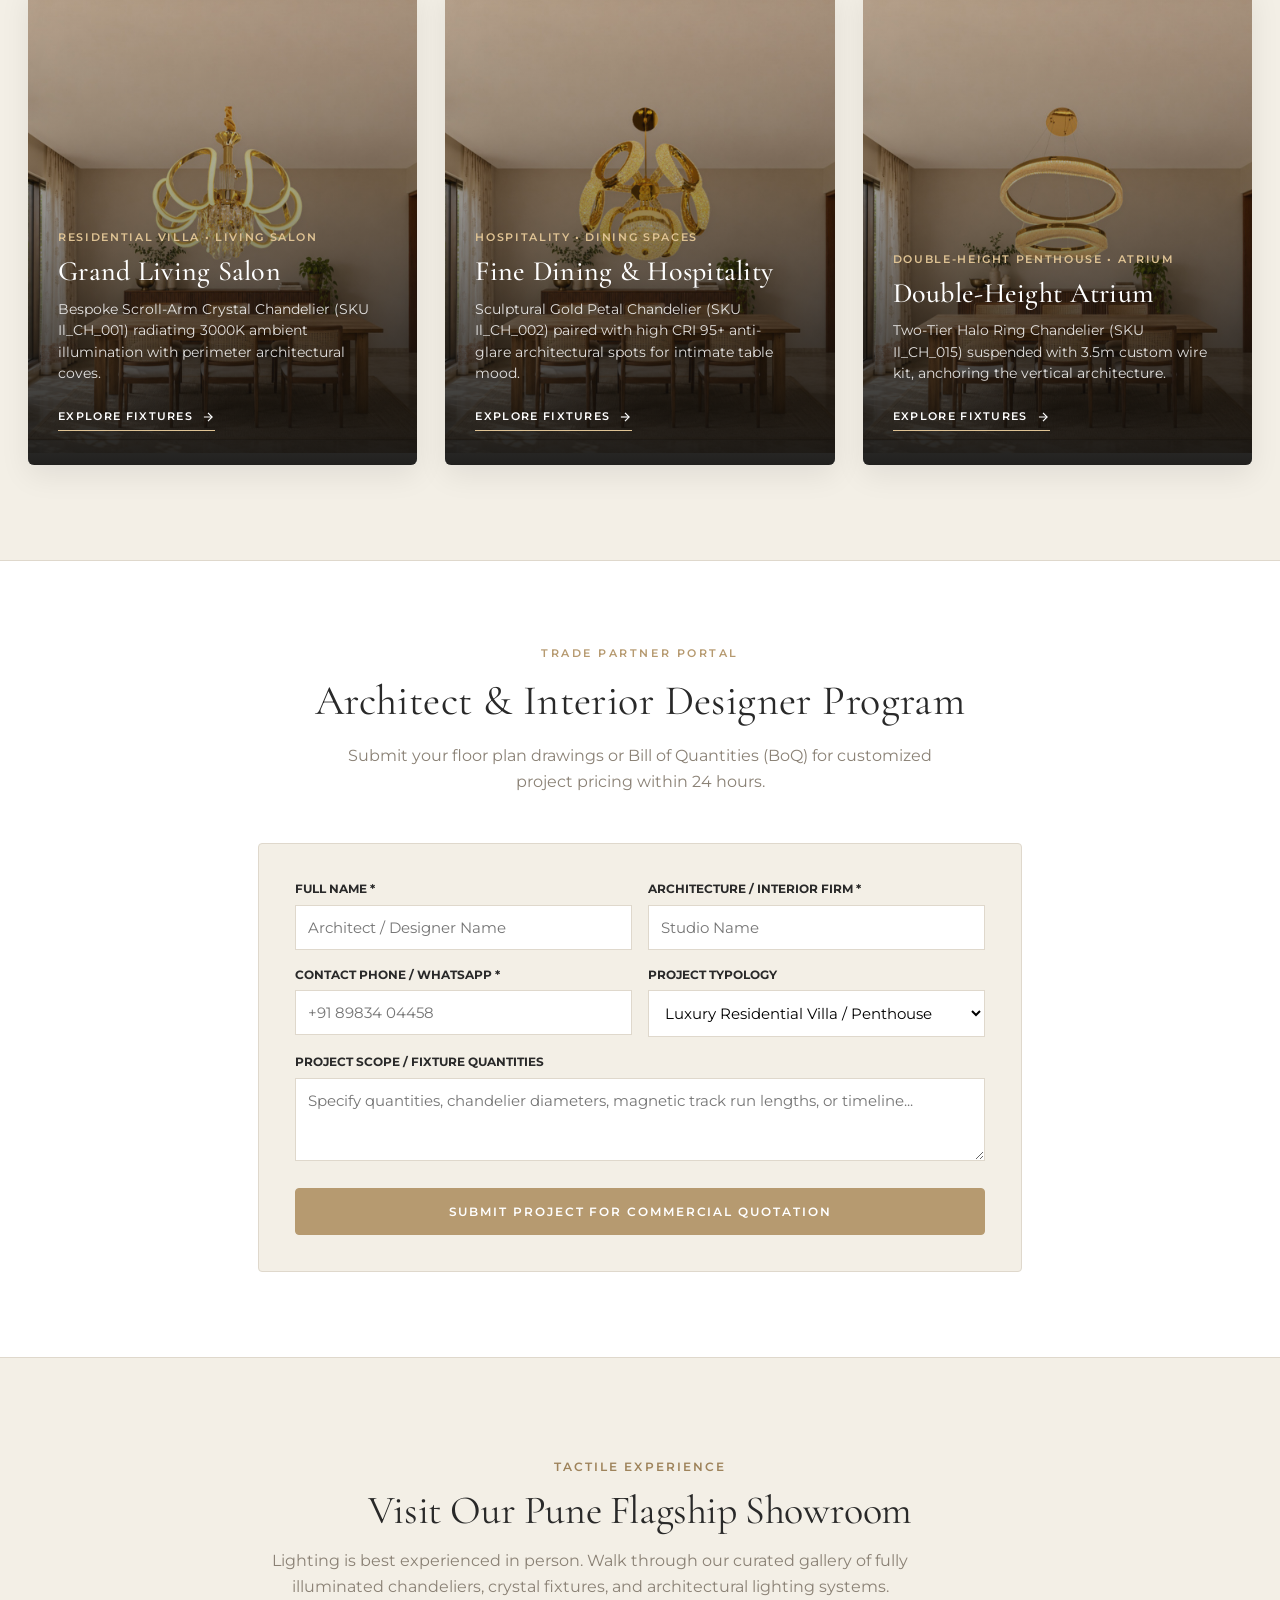
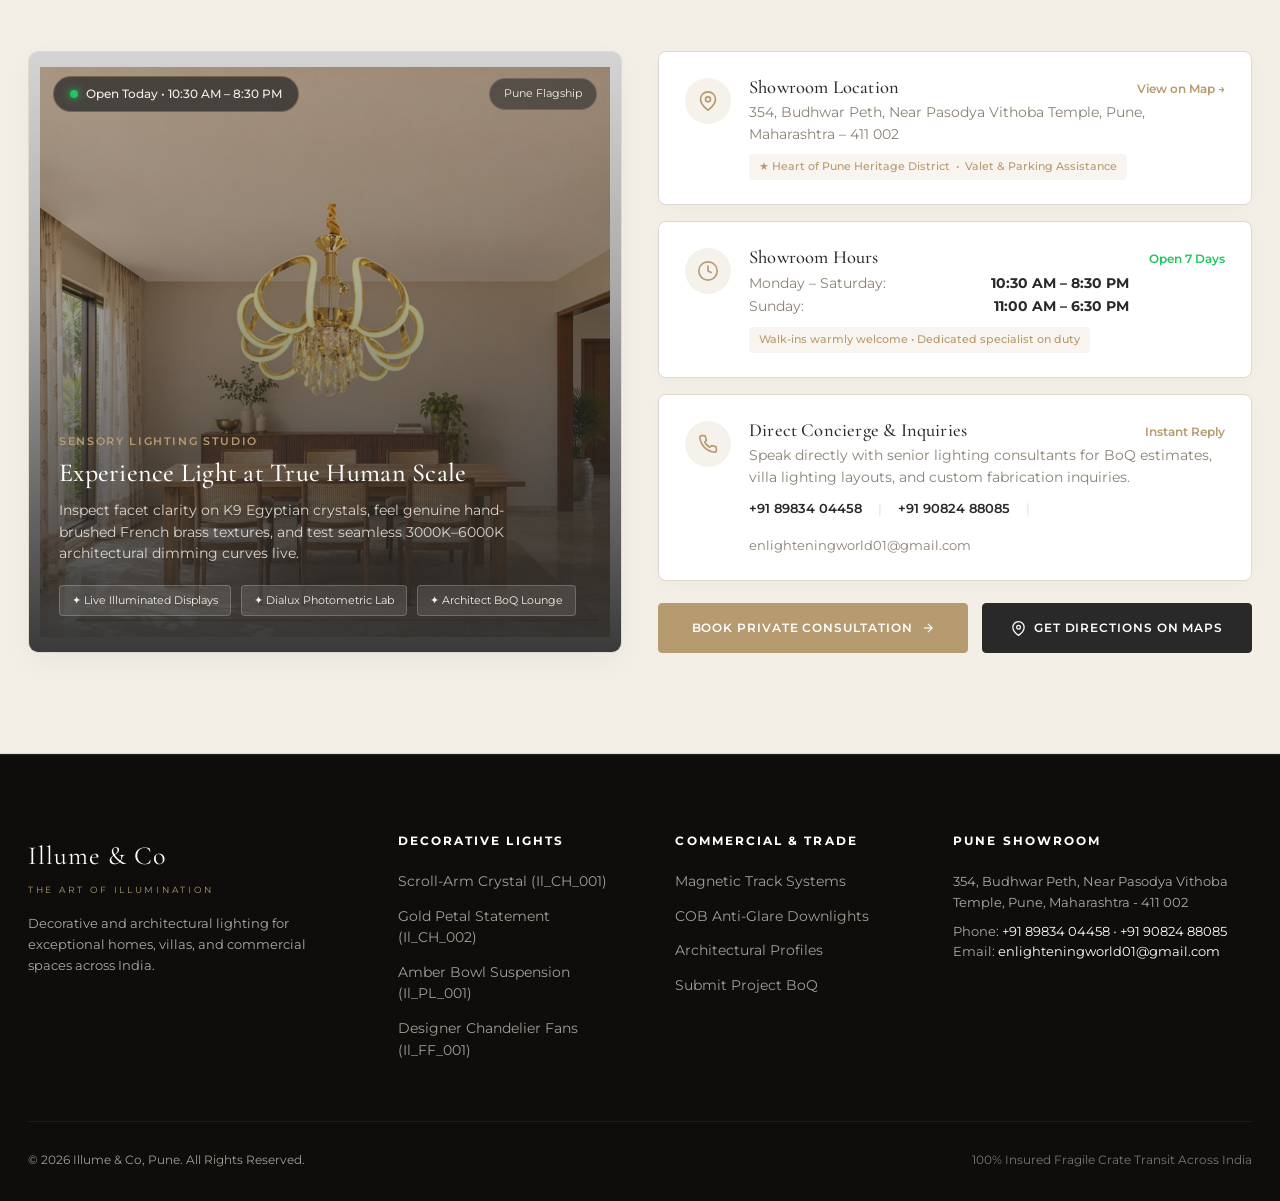
==== commit b4bb772c: "Enhance PDP: vertical thumbnail gallery, single-open accordions, and refined spec styling" ====
--- a/index.html
+++ b/index.html
@@ -1617,10 +1617,45 @@
   line-height: 1.5;
 }
 
-/* Product Gallery Thumbnails */
+/* Product Gallery Layout (Vertical Multi-Image Box) */
+.pdp-gallery-wrapper {
+  position: -webkit-sticky;
+  position: sticky;
+  top: 100px;
+}
+
+.pdp-gallery-grid {
+  display: flex;
+  flex-direction: row;
+  gap: 16px;
+  align-items: flex-start;
+}
+
+.pdp-thumbnails-vertical {
+  display: flex;
+  flex-direction: column;
+  gap: 12px;
+  width: 86px;
+  flex-shrink: 0;
+  max-height: 600px;
+  overflow-y: auto;
+  scrollbar-width: thin;
+  scrollbar-color: var(--color-border) transparent;
+  padding-right: 2px;
+}
+
+.pdp-thumbnails-vertical::-webkit-scrollbar {
+  width: 4px;
+}
+
+.pdp-thumbnails-vertical::-webkit-scrollbar-thumb {
+  background-color: var(--color-border);
+  border-radius: 4px;
+}
+
 .pdp-thumb {
-  width: 80px;
-  height: 90px;
+  width: 82px;
+  height: 94px;
   border: 1.5px solid var(--color-border);
   border-radius: var(--radius-sm);
   overflow: hidden;
@@ -1629,6 +1664,7 @@
   background: #FAF7F2;
   transition: all 0.2s ease;
   padding: 2px;
+  outline: none;
 }
 
 .pdp-thumb:hover {
@@ -1648,10 +1684,108 @@
   border-radius: calc(var(--radius-sm) - 2px);
   display: block;
 }
-  margin-top: 12px;
-  font-size: 12.5px;
-  display: none;
-  line-height: 1.5;
+
+.pdp-gallery-grid .product-hero-gallery {
+  flex: 1;
+  min-width: 0;
+  margin-top: 0;
+  background-color: #FAF7F2;
+  border: 1px solid var(--color-border);
+  border-radius: var(--radius-md);
+  padding: 24px;
+  display: flex;
+  align-items: center;
+  justify-content: center;
+  min-height: 520px;
+  overflow: hidden;
+  transition: var(--transition);
+}
+
+.product-hero-gallery.light-on-state {
+  background-color: #171614;
+  border-color: #38342E;
+  box-shadow: inset 0 0 80px rgba(0,0,0,0.65);
+}
+
+.pdp-main-image {
+  width: 100%;
+  height: auto;
+  max-height: 580px;
+  object-fit: contain;
+  margin: 0 auto;
+  transition: opacity 0.2s ease;
+}
+
+/* On Mobile and Small Tablets: Switch to Horizontal Carousel / Row */
+@media (max-width: 768px) {
+  .pdp-gallery-wrapper {
+    position: static;
+  }
+  .pdp-gallery-grid {
+    flex-direction: column-reverse;
+    gap: 14px;
+  }
+  .pdp-thumbnails-vertical {
+    flex-direction: row;
+    width: 100%;
+    max-height: none;
+    overflow-x: auto;
+    overflow-y: hidden;
+    padding-bottom: 6px;
+    padding-right: 0;
+  }
+  .pdp-thumb {
+    width: 76px;
+    height: 86px;
+  }
+}
+
+/* PDP Accordions (Single Open Mode) */
+.pdp-accordions-group {
+  margin-top: 28px;
+}
+
+.pdp-accordions-group .accordion-item {
+  border-bottom: 1px solid var(--color-border);
+}
+
+.pdp-accordions-group .accordion-trigger {
+  width: 100%;
+  text-align: left;
+  background: none;
+  border: none;
+  padding: 18px 0;
+  font-family: var(--font-sans);
+  font-size: 13px;
+  font-weight: 700;
+  text-transform: uppercase;
+  letter-spacing: 0.12em;
+  display: flex;
+  justify-content: space-between;
+  align-items: center;
+  cursor: pointer;
+  color: var(--color-ink);
+  transition: color 0.2s ease;
+}
+
+.pdp-accordions-group .accordion-trigger:hover {
+  color: var(--color-primary-hover);
+}
+
+.pdp-accordions-group .accordion-trigger .accordion-icon {
+  font-size: 17px;
+  font-weight: 400;
+  line-height: 1;
+  color: var(--color-muted);
+  transition: transform 0.2s ease, color 0.2s ease;
+}
+
+.pdp-accordions-group .accordion-trigger.active .accordion-icon {
+  color: var(--color-ink);
+}
+
+.pdp-accordions-group .accordion-panel {
+  padding-bottom: 22px;
 }
 
 /* Technical Specifications Table */
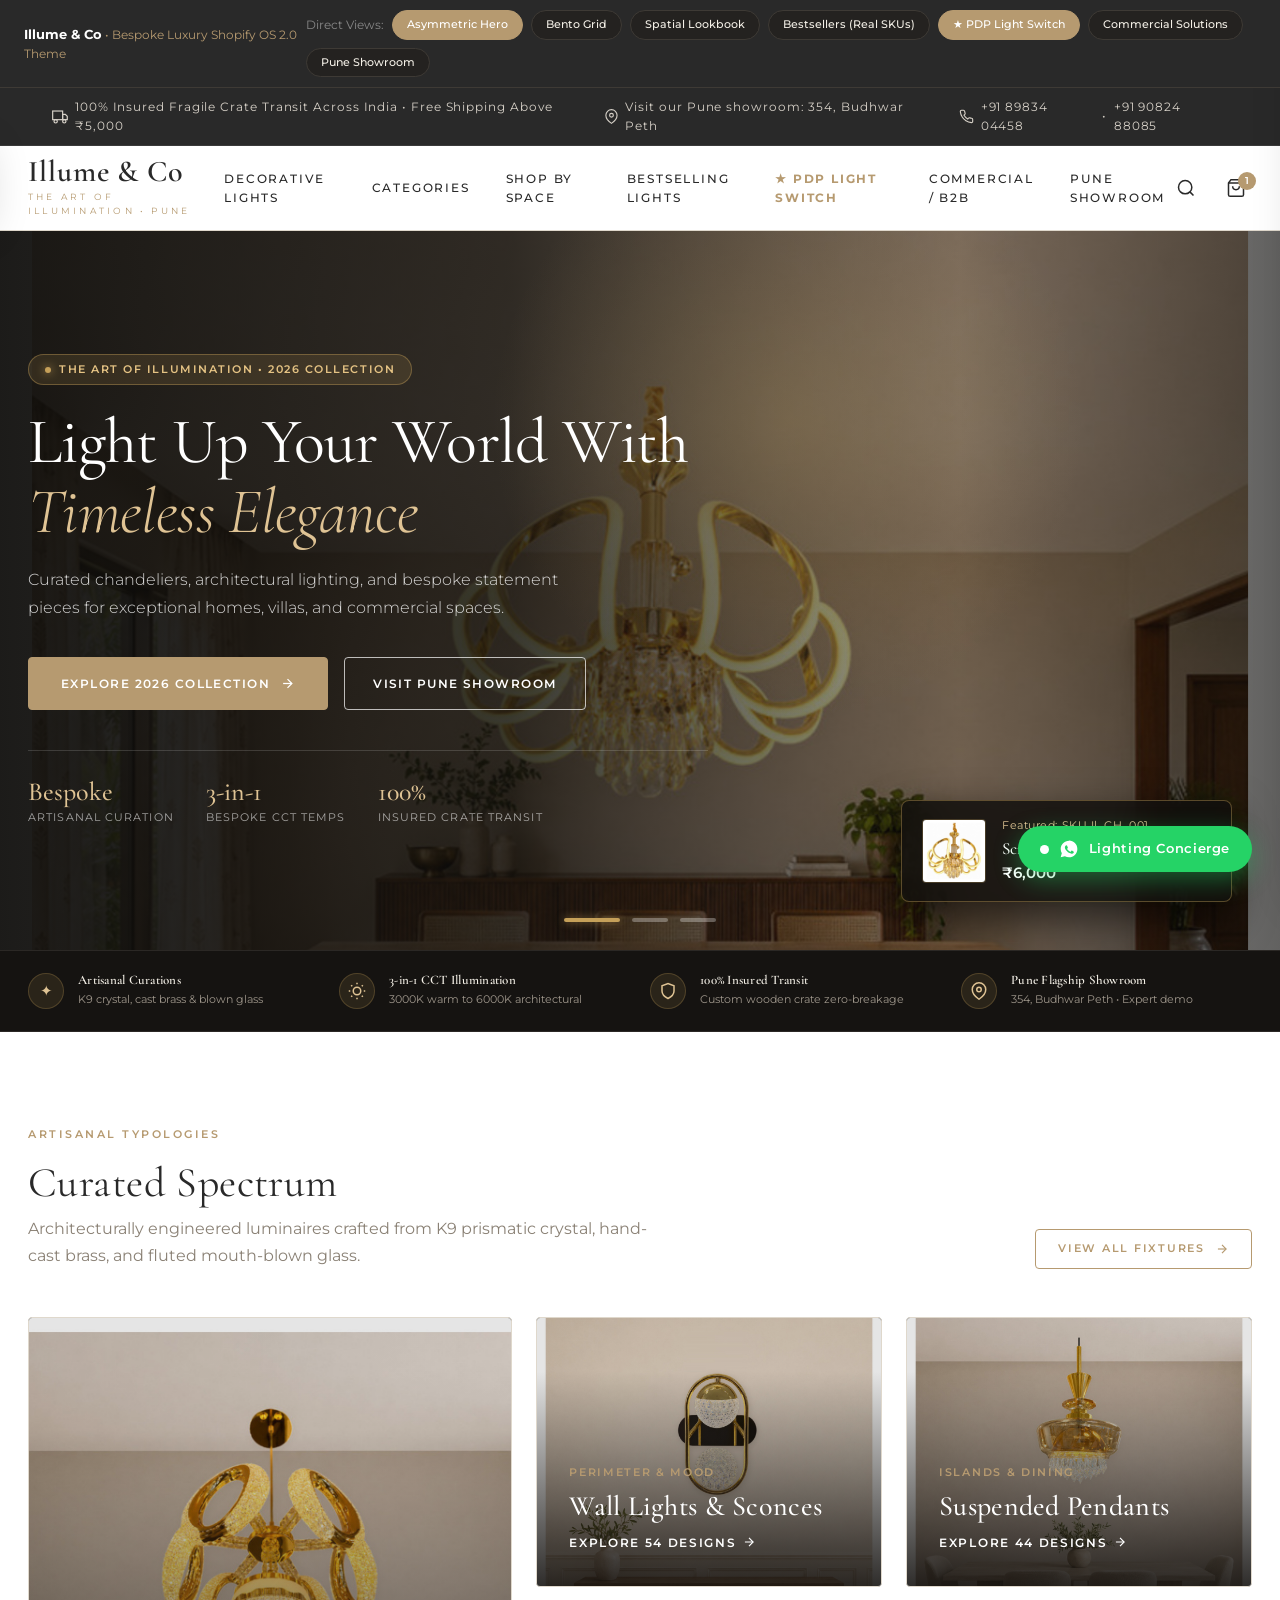
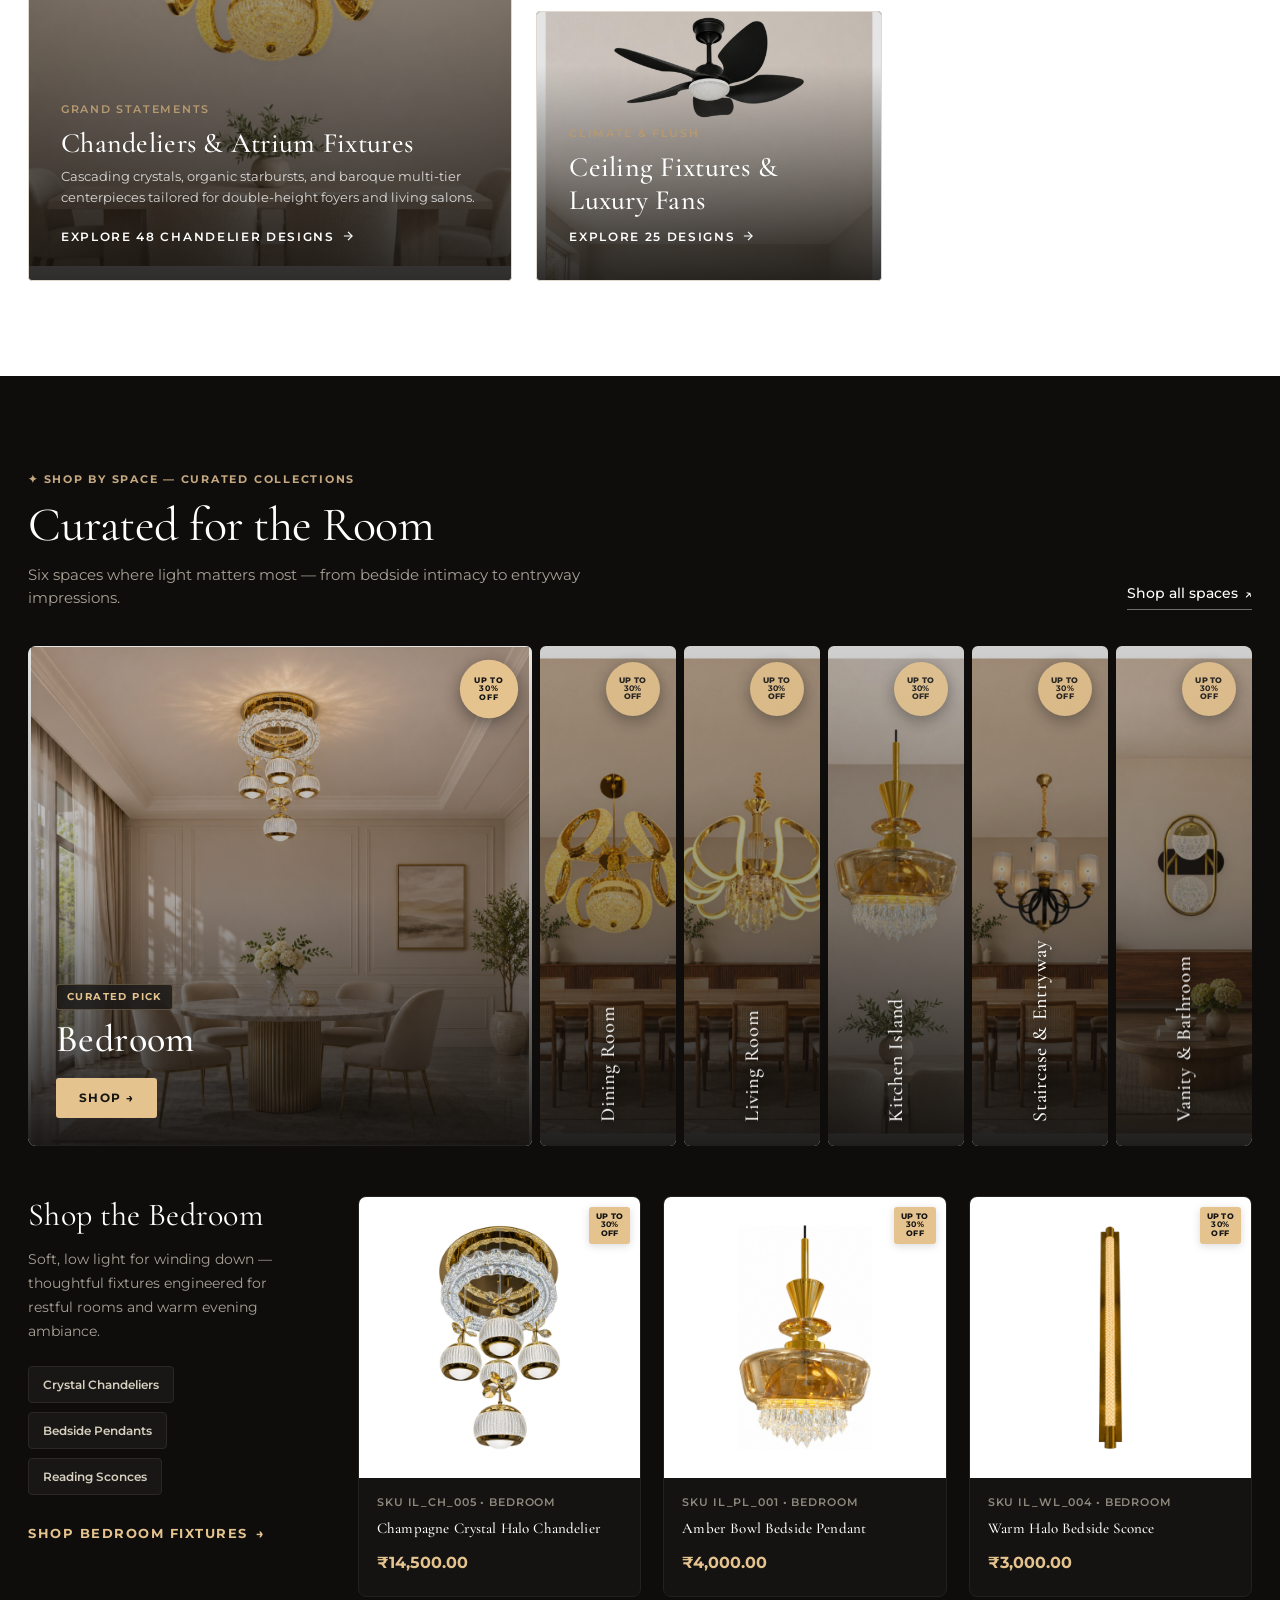
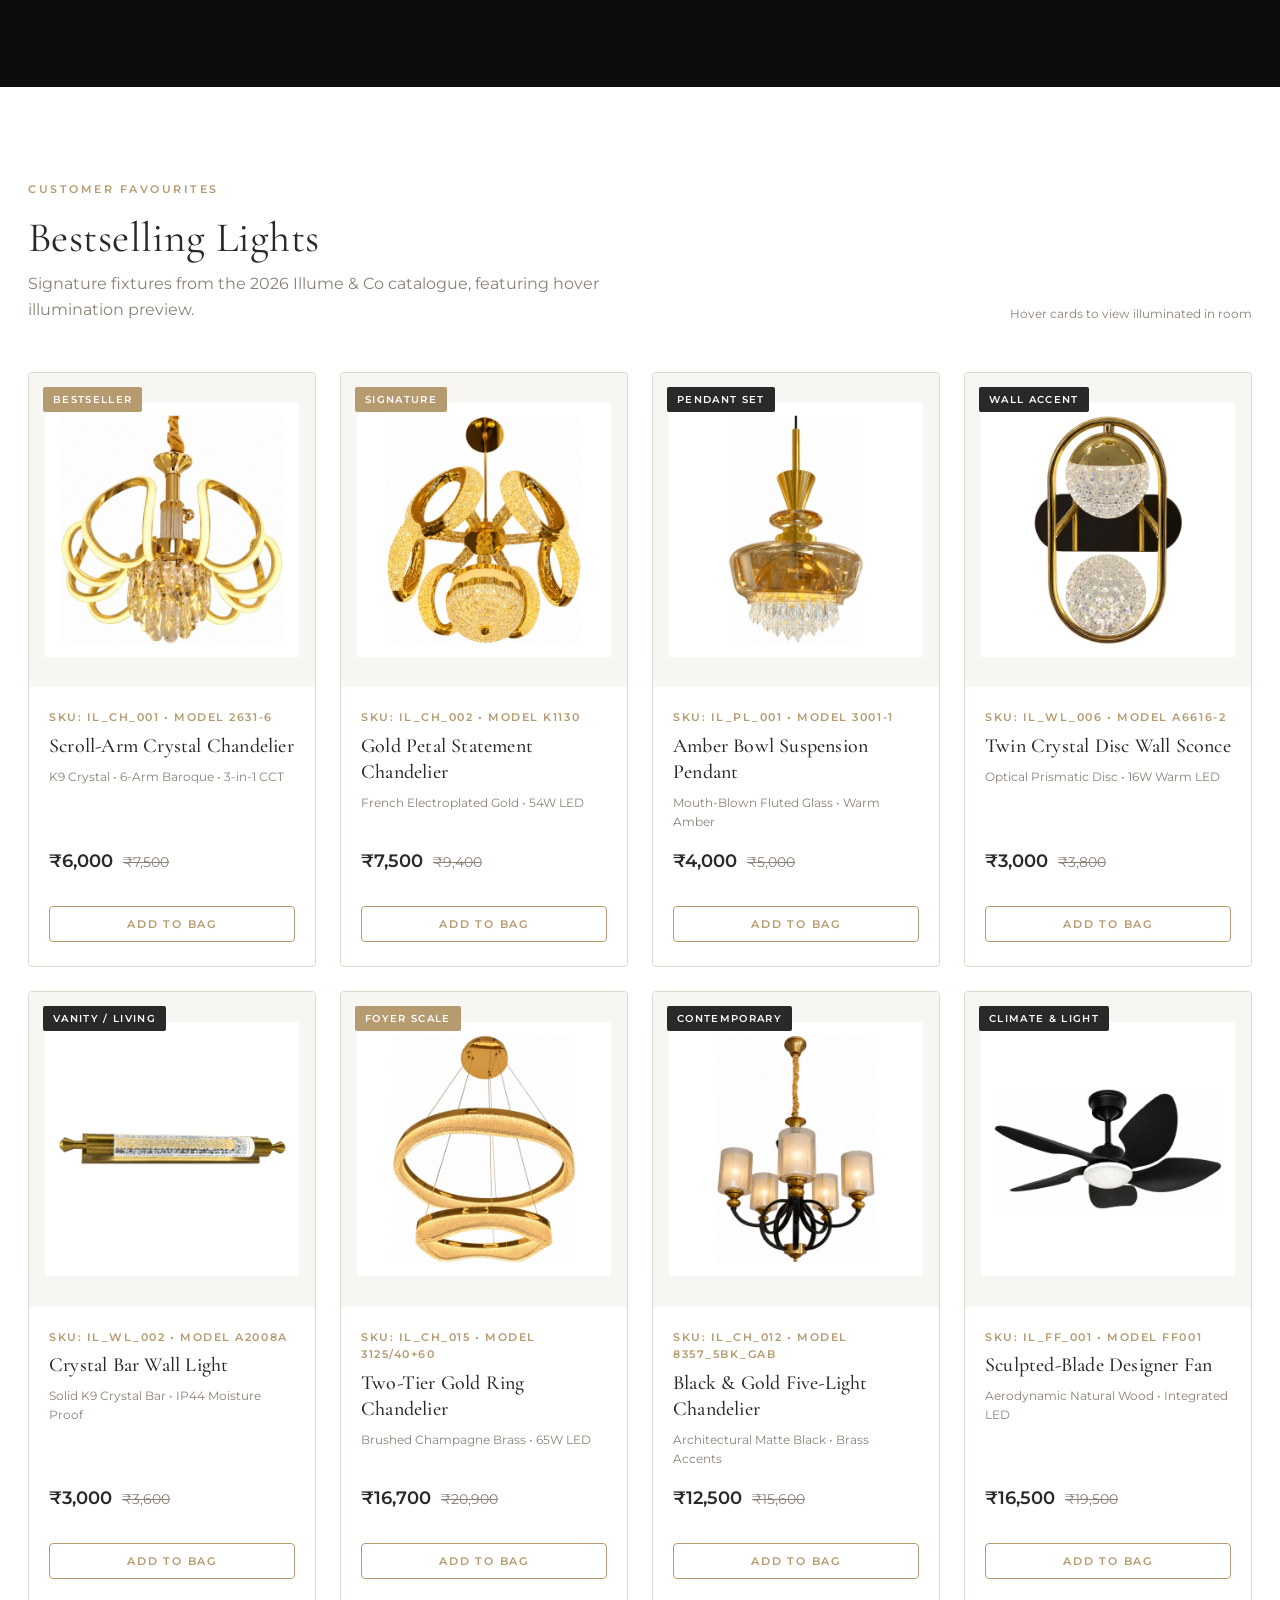
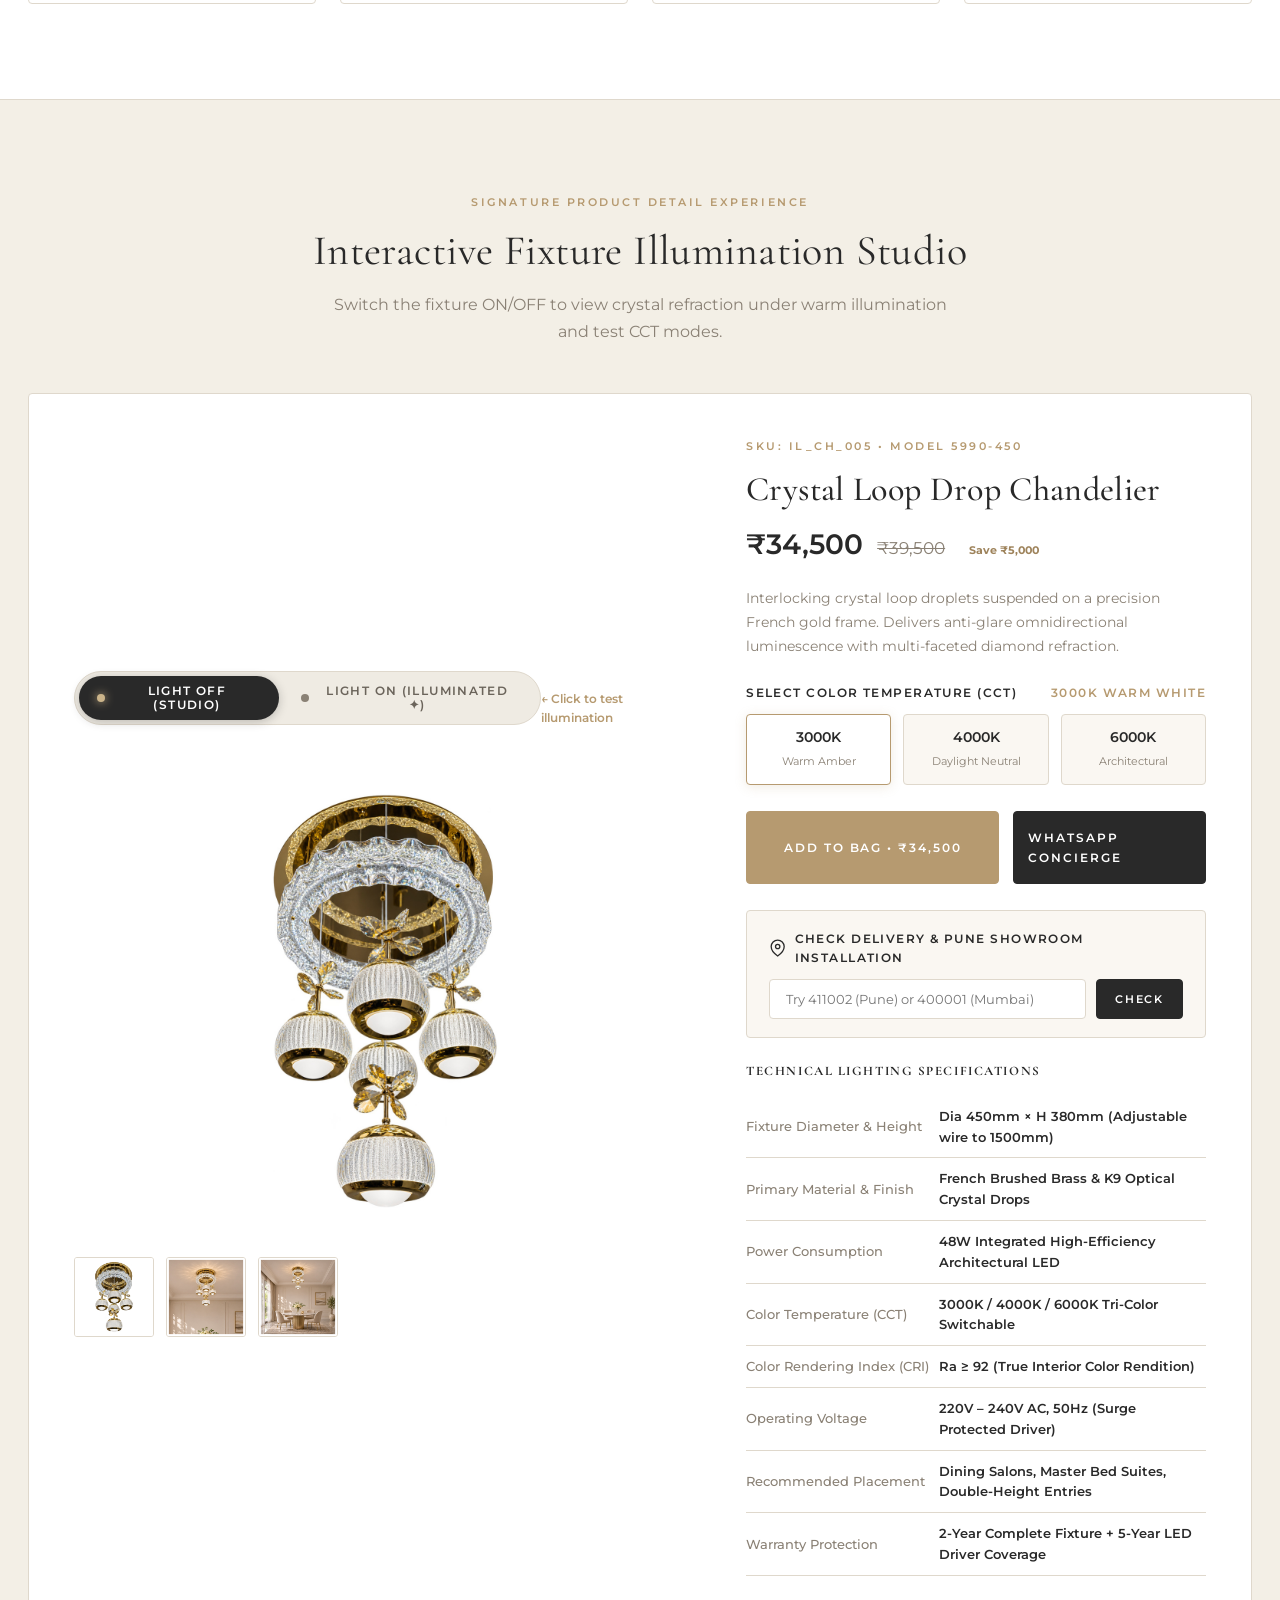
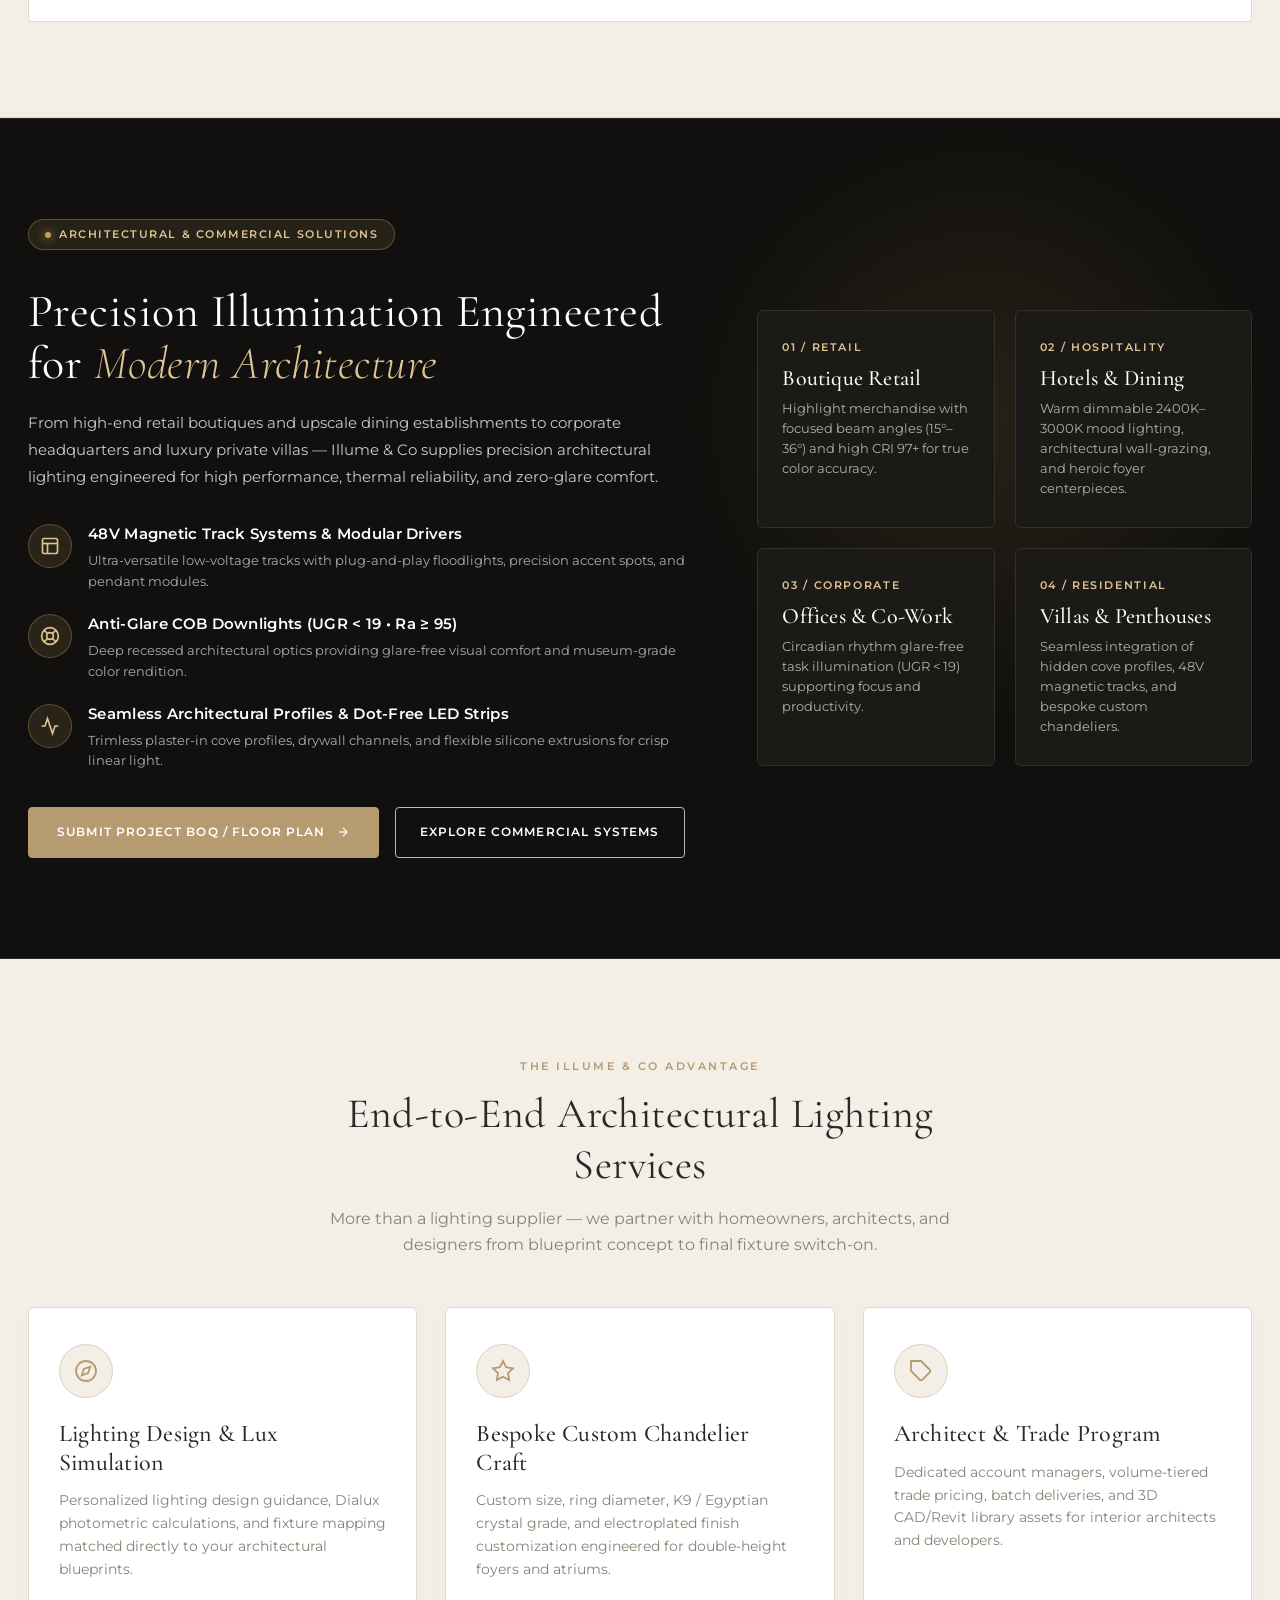
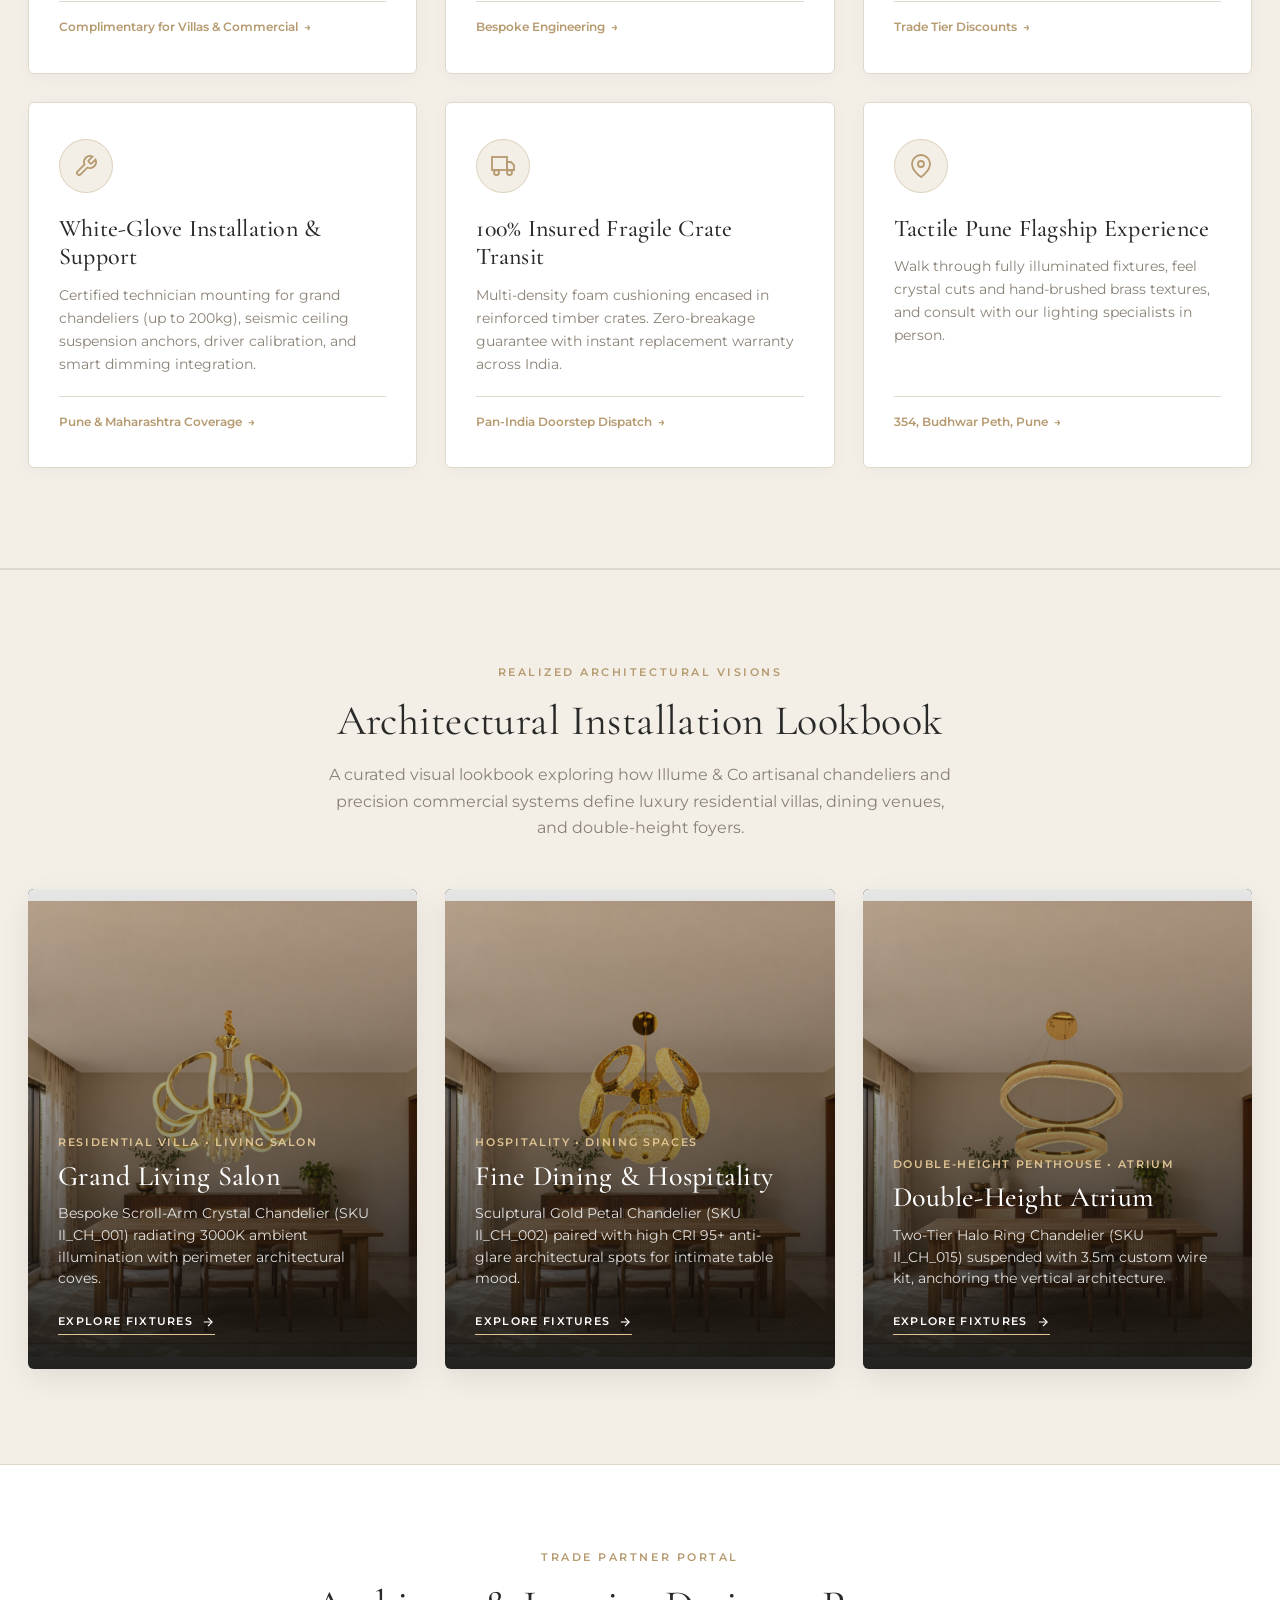
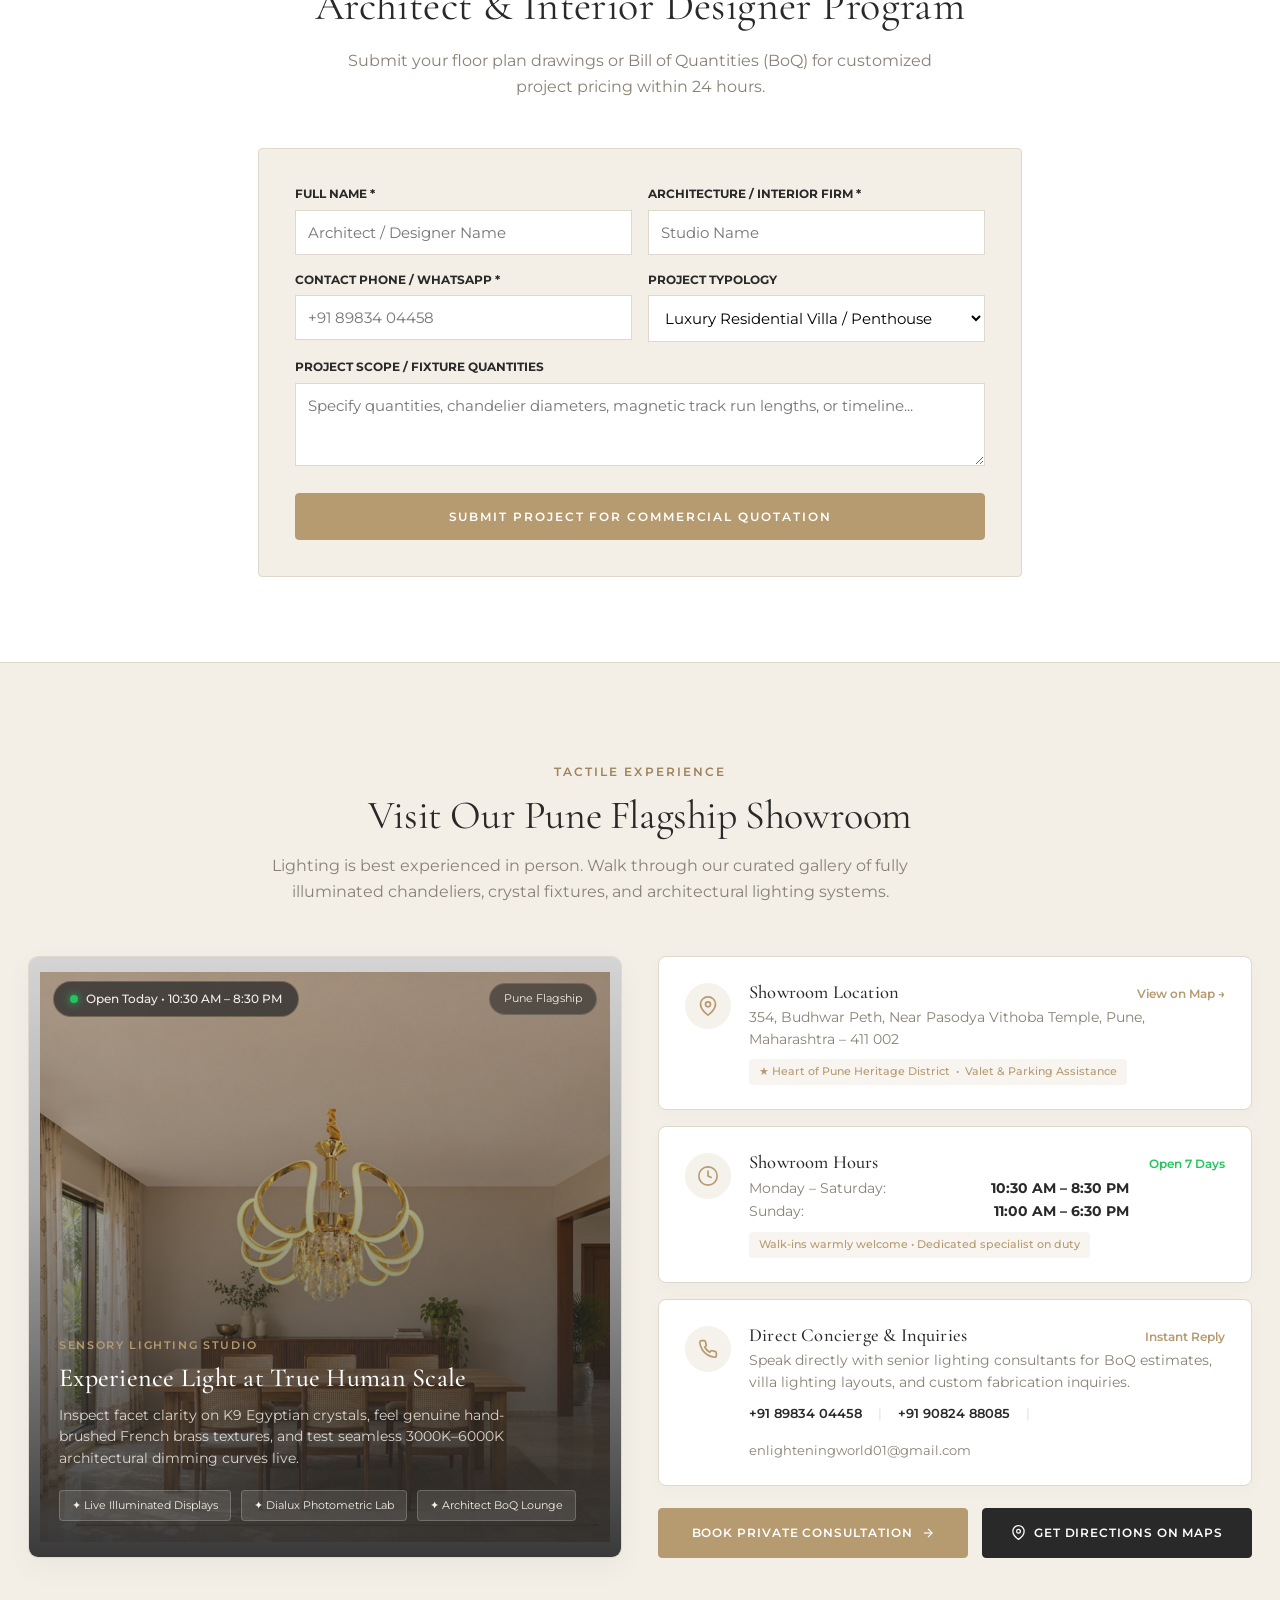
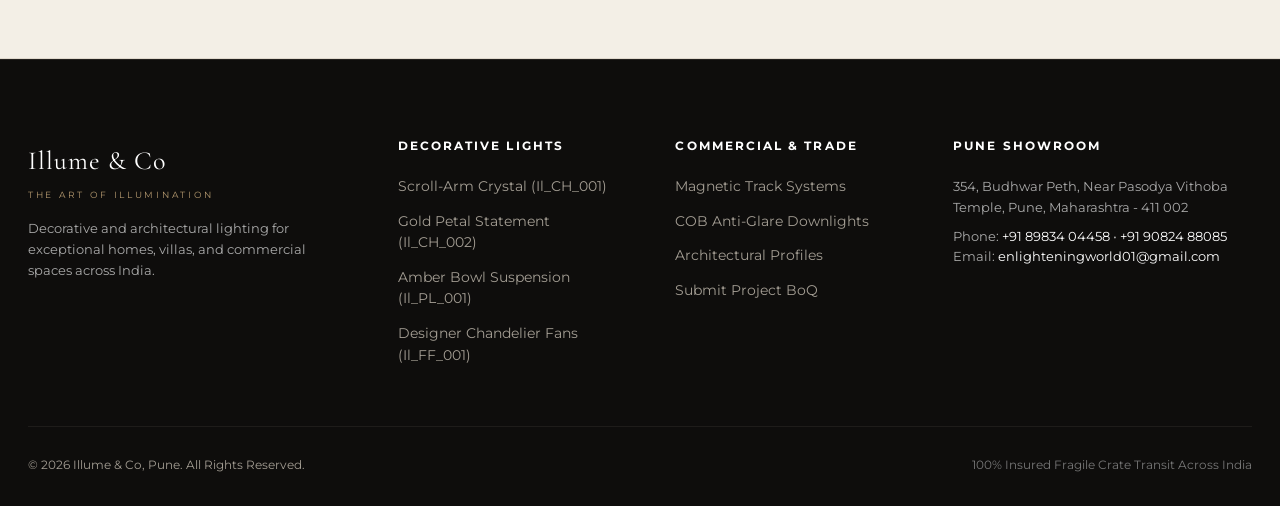
==== commit 22f8b52f: "Implement Curated for the Room expanding accordion and Indian Rupee ₹ currency formatting" ====
--- a/index.html
+++ b/index.html
@@ -1794,6 +1794,7 @@
   border-collapse: collapse;
   margin-top: 16px;
   font-size: 13px;
+  color: #292929;
 }
 
 .specs-table tr {
@@ -1802,17 +1803,22 @@
 
 .specs-table td {
   padding: 10px 0;
-}
-
-.specs-table td:first-child {
+  color: #292929;
+}
+
+.specs-table td:first-child,
+.accordion-panel .specs-table td:first-child,
+.product-specs-wrapper .specs-table td:first-child {
   font-weight: 500;
-  color: #8A8175;
+  color: #8A8175 !important;
   width: 42%;
 }
 
-.specs-table td:last-child {
+.specs-table td:last-child,
+.accordion-panel .specs-table td:last-child,
+.product-specs-wrapper .specs-table td:last-child {
   font-weight: 600;
-  color: #292929;
+  color: #292929 !important;
 }
 
 /* ==========================================================================
@@ -2487,6 +2493,449 @@
   transform: translateY(-3px);
   border-color: #B69A70 !important;
   box-shadow: 0 12px 30px rgba(182, 154, 112, 0.12) !important;
+}
+
+
+/* ==========================================================================
+   7. CURATED FOR THE ROOM (HORIZONTAL EXPANDING ACCORDION & SPATIAL SHOWCASE)
+   ========================================================================== */
+.curated-room-section {
+  background-color: #0E0D0C;
+  color: #FFFFFF;
+  position: relative;
+}
+
+.curated-room-all-link:hover {
+  color: #E5C38E !important;
+  border-bottom-color: #E5C38E !important;
+}
+
+.curated-room-tiles-strip {
+  display: flex;
+  gap: 8px;
+  height: 500px;
+  width: 100%;
+  border-radius: 8px;
+  overflow: hidden;
+  user-select: none;
+}
+
+.room-tile {
+  position: relative;
+  flex: 1;
+  min-width: 0;
+  height: 100%;
+  border-radius: 6px;
+  overflow: hidden;
+  cursor: pointer;
+  background-color: #1A1816;
+  transition: flex 0.55s cubic-bezier(0.22, 1, 0.36, 1), transform 0.3s ease;
+  outline: none;
+}
+
+.room-tile:focus-visible {
+  box-shadow: 0 0 0 2px #E5C38E;
+}
+
+.room-tile.is-active {
+  flex: 3.7;
+}
+
+.room-tile-bg {
+  position: absolute;
+  top: 0;
+  left: 0;
+  width: 100%;
+  height: 100%;
+  object-fit: cover;
+  transition: transform 0.7s cubic-bezier(0.22, 1, 0.36, 1), filter 0.4s ease;
+  filter: brightness(0.9);
+}
+
+.room-tile:hover .room-tile-bg,
+.room-tile.is-active .room-tile-bg {
+  transform: scale(1.04);
+  filter: brightness(1);
+}
+
+.room-tile-overlay {
+  position: absolute;
+  inset: 0;
+  background: linear-gradient(180deg, rgba(14, 13, 12, 0.1) 0%, rgba(14, 13, 12, 0.35) 50%, rgba(14, 13, 12, 0.92) 100%);
+  transition: opacity 0.4s ease;
+}
+
+.room-tile-badge-circle {
+  position: absolute;
+  top: 16px;
+  right: 16px;
+  width: 54px;
+  height: 54px;
+  border-radius: 50%;
+  background: #E5C38E;
+  color: #161514;
+  display: flex;
+  flex-direction: column;
+  align-items: center;
+  justify-content: center;
+  font-size: 7.5px;
+  font-weight: 800;
+  line-height: 1.1;
+  letter-spacing: 0.04em;
+  z-index: 3;
+  box-shadow: 0 4px 16px rgba(0, 0, 0, 0.4);
+  pointer-events: none;
+  opacity: 0.85;
+  transition: transform 0.4s cubic-bezier(0.22, 1, 0.36, 1), opacity 0.3s ease;
+}
+
+.room-tile.is-active .room-tile-badge-circle {
+  opacity: 1;
+  transform: scale(1.08);
+}
+
+.room-tile-collapsed-label {
+  position: absolute;
+  bottom: 24px;
+  left: 50%;
+  transform: translateX(-50%) rotate(180deg);
+  writing-mode: vertical-rl;
+  font-family: var(--font-serif, 'Playfair Display', Georgia, serif);
+  font-size: 20px;
+  font-weight: 500;
+  color: #FFFFFF;
+  letter-spacing: 0.04em;
+  white-space: nowrap;
+  z-index: 2;
+  pointer-events: none;
+  transition: opacity 0.25s ease, transform 0.3s ease;
+  text-shadow: 0 2px 10px rgba(0, 0, 0, 0.85);
+}
+
+.room-tile.is-active .room-tile-collapsed-label {
+  opacity: 0;
+  transform: translateX(-50%) rotate(180deg) translateY(-10px);
+}
+
+.room-tile-expanded-content {
+  position: absolute;
+  bottom: 28px;
+  left: 28px;
+  right: 28px;
+  z-index: 3;
+  opacity: 0;
+  transform: translateY(14px);
+  pointer-events: none;
+  transition: opacity 0.35s ease 0.15s, transform 0.4s cubic-bezier(0.22, 1, 0.36, 1) 0.15s;
+}
+
+.room-tile.is-active .room-tile-expanded-content {
+  opacity: 1;
+  transform: translateY(0);
+  pointer-events: auto;
+}
+
+.room-tile-tag {
+  display: inline-block;
+  font-size: 10px;
+  font-weight: 700;
+  text-transform: uppercase;
+  letter-spacing: 0.14em;
+  background: rgba(22, 21, 20, 0.8);
+  backdrop-filter: blur(8px);
+  color: #E5C38E;
+  padding: 4px 10px;
+  border-radius: 3px;
+  margin-bottom: 8px;
+  border: 1px solid rgba(229, 195, 142, 0.3);
+}
+
+.room-tile-heading {
+  font-family: var(--font-serif, 'Playfair Display', Georgia, serif);
+  font-size: clamp(28px, 3.2vw, 38px);
+  font-weight: 500;
+  color: #FFFFFF;
+  margin: 0 0 16px;
+  line-height: 1.15;
+}
+
+.room-tile-btn {
+  display: inline-flex;
+  align-items: center;
+  justify-content: center;
+  padding: 10px 22px;
+  background: #E5C38E;
+  color: #161514;
+  font-size: 11.5px;
+  font-weight: 700;
+  text-transform: uppercase;
+  letter-spacing: 0.12em;
+  text-decoration: none;
+  border-radius: 3px;
+  transition: background 0.2s ease, transform 0.2s ease, box-shadow 0.2s ease;
+}
+
+.room-tile-btn:hover {
+  background: #F3DAB0;
+  transform: translateY(-2px);
+  box-shadow: 0 4px 12px rgba(229, 195, 142, 0.3);
+  color: #161514;
+}
+
+/* Bottom Synchronized Showcase Panels */
+.curated-room-showcase-container {
+  position: relative;
+  min-height: 380px;
+}
+
+.room-showcase-panel {
+  display: none;
+  opacity: 0;
+  transition: opacity 0.4s ease, transform 0.4s ease;
+  transform: translateY(8px);
+}
+
+.room-showcase-panel.is-active {
+  display: block;
+  opacity: 1;
+  transform: translateY(0);
+  animation: roomPanelFadeIn 0.45s cubic-bezier(0.22, 1, 0.36, 1) forwards;
+}
+
+@keyframes roomPanelFadeIn {
+  from {
+    opacity: 0;
+    transform: translateY(12px);
+  }
+  to {
+    opacity: 1;
+    transform: translateY(0);
+  }
+}
+
+.room-showcase-grid {
+  display: grid;
+  grid-template-columns: 290px 1fr;
+  gap: 40px;
+  align-items: start;
+}
+
+.room-editorial-col {
+  padding-right: 10px;
+}
+
+.room-editorial-title {
+  font-family: var(--font-serif, 'Playfair Display', Georgia, serif);
+  font-size: clamp(24px, 2.5vw, 32px);
+  font-weight: 400;
+  color: #FFFFFF;
+  margin: 0 0 14px;
+  line-height: 1.2;
+}
+
+.room-editorial-desc {
+  font-size: 14px;
+  line-height: 1.7;
+  color: #A8A196;
+  margin: 0 0 22px;
+}
+
+.room-pills-filter {
+  display: flex;
+  flex-direction: column;
+  gap: 9px;
+  margin-bottom: 26px;
+}
+
+.room-sub-pill {
+  display: inline-flex;
+  align-items: center;
+  font-size: 12px;
+  font-weight: 600;
+  color: #D5CEBE;
+  background: #181715;
+  border: 1px solid #2B2824;
+  padding: 8px 14px;
+  border-radius: 4px;
+  text-decoration: none;
+  width: fit-content;
+  transition: border-color 0.2s ease, color 0.2s ease, background 0.2s ease;
+}
+
+.room-sub-pill:hover {
+  border-color: #E5C38E;
+  color: #FFFFFF;
+  background: #24221F;
+}
+
+.room-explore-link {
+  display: inline-flex;
+  align-items: center;
+  gap: 8px;
+  font-size: 12.5px;
+  font-weight: 700;
+  text-transform: uppercase;
+  letter-spacing: 0.12em;
+  color: #E5C38E;
+  text-decoration: none;
+  transition: gap 0.25s ease, color 0.2s ease;
+}
+
+.room-explore-link:hover {
+  gap: 12px;
+  color: #F3DAB0;
+}
+
+.room-products-grid {
+  display: grid;
+  grid-template-columns: repeat(3, 1fr);
+  gap: 22px;
+}
+
+.room-product-card {
+  background: #141312;
+  border: 1px solid #23211E;
+  border-radius: 8px;
+  overflow: hidden;
+  transition: transform 0.3s ease, border-color 0.3s ease, box-shadow 0.3s ease;
+  display: flex;
+  flex-direction: column;
+}
+
+.room-product-card:hover {
+  transform: translateY(-5px);
+  border-color: #554D40;
+  box-shadow: 0 12px 28px rgba(0, 0, 0, 0.6);
+}
+
+.room-product-media {
+  position: relative;
+  width: 100%;
+  aspect-ratio: 1 / 1;
+  background: #FFFFFF;
+  display: flex;
+  align-items: center;
+  justify-content: center;
+  overflow: hidden;
+  padding: 16px;
+}
+
+.room-product-media img {
+  max-width: 100%;
+  max-height: 100%;
+  object-fit: contain;
+  transition: transform 0.5s cubic-bezier(0.22, 1, 0.36, 1);
+}
+
+.room-product-card:hover .room-product-media img {
+  transform: scale(1.06);
+}
+
+.room-tag-pendant {
+  position: absolute;
+  top: 10px;
+  right: 10px;
+  background: #E5C38E;
+  color: #161514;
+  font-size: 7.5px;
+  font-weight: 800;
+  line-height: 1.1;
+  padding: 6px 7px;
+  border-radius: 3px;
+  display: flex;
+  flex-direction: column;
+  align-items: center;
+  justify-content: center;
+  letter-spacing: 0.04em;
+  box-shadow: 0 2px 8px rgba(0, 0, 0, 0.15);
+  pointer-events: none;
+}
+
+.room-product-info {
+  padding: 16px 18px 20px;
+  display: flex;
+  flex-direction: column;
+  flex-grow: 1;
+}
+
+.room-product-sku {
+  font-size: 11px;
+  font-weight: 600;
+  color: #8F887C;
+  text-transform: uppercase;
+  letter-spacing: 0.08em;
+  margin-bottom: 6px;
+}
+
+.room-product-name {
+  font-family: var(--font-serif, 'Playfair Display', Georgia, serif);
+  font-size: 15px;
+  font-weight: 500;
+  line-height: 1.35;
+  margin: 0 0 12px;
+}
+
+.room-product-name a {
+  color: #FFFFFF;
+  text-decoration: none;
+  transition: color 0.2s ease;
+}
+
+.room-product-name a:hover {
+  color: #E5C38E;
+}
+
+.room-product-price {
+  font-size: 16px;
+  font-weight: 700;
+  color: #E5C38E;
+  margin-top: auto;
+}
+
+/* Responsiveness for Curated Room */
+@media (max-width: 991px) {
+  .curated-room-tiles-strip {
+    height: 420px;
+    gap: 6px;
+  }
+  .room-showcase-grid {
+    grid-template-columns: 1fr;
+    gap: 32px;
+  }
+  .room-products-grid {
+    grid-template-columns: repeat(3, 1fr);
+    gap: 16px;
+  }
+  .room-pills-filter {
+    flex-direction: row;
+    flex-wrap: wrap;
+  }
+}
+
+@media (max-width: 768px) {
+  .curated-room-tiles-strip {
+    height: 340px;
+    gap: 4px;
+  }
+  .room-tile.is-active {
+    flex: 4;
+  }
+  .room-tile-collapsed-label {
+    font-size: 16px;
+    bottom: 16px;
+  }
+  .room-tile-heading {
+    font-size: 24px;
+    margin-bottom: 10px;
+  }
+  .room-tile-btn {
+    padding: 8px 16px;
+    font-size: 10.5px;
+  }
+  .room-products-grid {
+    grid-template-columns: 1fr;
+    gap: 16px;
+  }
 }
 
 
@@ -2988,351 +3437,534 @@
     </div>
   </section>
 
-  <!-- 5. Spatial Room Lookbook -->
-  <section class="section spatial-lookbook-section" id="spatial-lookbook" style="padding: 95px 0; background-color: var(--color-surface-tint);">
+  <!-- 5. Curated for the Room (Expanding Horizontal Accordion & Spatial Showcase) -->
+  <section class="section curated-room-section" id="curated-rooms" style="background-color: #0E0D0C; color: #FFFFFF; padding: 90px 0; overflow: hidden;">
     <div class="container">
-      <div class="text-center" style="max-width: 720px; margin: 0 auto 40px;">
-        <span class="eyebrow">Spatial Architecture</span>
-        <h2 class="section-title">Shop by Space &amp; Room</h2>
-        <p class="section-subtitle">Every space commands a distinct scale, lumen density, and color temperature. Explore our curated architectural installations.</p>
+      
+      <!-- Section Header -->
+      <div class="curated-room-header" style="display: flex; justify-content: space-between; align-items: flex-end; margin-bottom: 36px; flex-wrap: wrap; gap: 20px;">
+        <div>
+          <span class="curated-room-eyebrow" style="display: inline-block; font-size: 11px; font-weight: 700; text-transform: uppercase; letter-spacing: 0.16em; color: #C5A880; margin-bottom: 10px;">
+            ✦ Shop by Space — Curated Collections
+          </span>
+          <h2 class="curated-room-title" style="font-family: var(--font-serif, 'Playfair Display', Georgia, serif); font-size: clamp(32px, 4.5vw, 48px); font-weight: 400; color: #FFFFFF; margin: 0 0 10px; line-height: 1.15; letter-spacing: -0.01em;">
+            Curated for the Room
+          </h2>
+          <p class="curated-room-subtitle" style="font-size: 14.5px; color: #A8A196; margin: 0; max-width: 620px; line-height: 1.6;">
+            Six spaces where light matters most — from bedside intimacy to entryway impressions.
+          </p>
+        </div>
+
+        <div>
+          <a href="#bestsellers" class="curated-room-all-link" style="color: #FFFFFF; font-size: 13.5px; font-weight: 500; text-decoration: none; border-bottom: 1px solid rgba(255,255,255,0.4); padding-bottom: 4px; display: inline-flex; align-items: center; gap: 6px; transition: border-color 0.2s ease, color 0.2s ease;">
+            <span>Shop all spaces</span>
+            <span style="font-size: 14px;">&#8599;</span>
+          </a>
+        </div>
       </div>
 
-      <!-- Spatial Room Selector Pills -->
-      <div class="spatial-pills-nav" role="tablist">
-        <button type="button" class="spatial-pill active" data-room-target="living-room">Grand Living Room</button>
-        <button type="button" class="spatial-pill" data-room-target="dining-room">Dining Gallery</button>
-        <button type="button" class="spatial-pill" data-room-target="foyer">Double-Height Foyer</button>
-        <button type="button" class="spatial-pill" data-room-target="kitchen">Kitchen Island</button>
-        <button type="button" class="spatial-pill" data-room-target="bedroom">Master Suite</button>
+      <!-- 6 Expanding Horizontal Accordion Tiles -->
+      <div class="curated-room-tiles-strip" role="tablist" aria-label="Curated Room Collections">
+        
+        <!-- 1. Bedroom (Default Active) -->
+        <div class="room-tile is-active" data-room="bedroom" role="tab" aria-selected="true" aria-controls="panel-bedroom" tabindex="0">
+          <img src="assets/Il_CH_005_03_Wide_Use_Case.jpg" alt="Curated Lighting for Bedroom" class="room-tile-bg" loading="lazy" width="900" height="600">
+          <div class="room-tile-overlay"></div>
+          <div class="room-tile-badge-circle">
+            <span>UP TO</span>
+            <strong>30%</strong>
+            <span>OFF</span>
+          </div>
+          <div class="room-tile-collapsed-label">Bedroom</div>
+          <div class="room-tile-expanded-content">
+            <span class="room-tile-tag">Curated Pick</span>
+            <h3 class="room-tile-heading">Bedroom</h3>
+            <a href="#bestsellers" class="btn room-tile-btn">Shop &rarr;</a>
+          </div>
+        </div>
+
+        <!-- 2. Dining Room -->
+        <div class="room-tile" data-room="dining" role="tab" aria-selected="false" aria-controls="panel-dining" tabindex="0">
+          <img src="assets/Il_CH_002_03_Wide_Use_Case.jpg" alt="Curated Lighting for Dining Room" class="room-tile-bg" loading="lazy" width="900" height="600">
+          <div class="room-tile-overlay"></div>
+          <div class="room-tile-badge-circle">
+            <span>UP TO</span>
+            <strong>30%</strong>
+            <span>OFF</span>
+          </div>
+          <div class="room-tile-collapsed-label">Dining Room</div>
+          <div class="room-tile-expanded-content">
+            <span class="room-tile-tag">Curated Pick</span>
+            <h3 class="room-tile-heading">Dining Room</h3>
+            <a href="#bestsellers" class="btn room-tile-btn">Shop &rarr;</a>
+          </div>
+        </div>
+
+        <!-- 3. Living Room -->
+        <div class="room-tile" data-room="living" role="tab" aria-selected="false" aria-controls="panel-living" tabindex="0">
+          <img src="assets/Il_CH_001_03_Wide_Use_Case.jpg" alt="Curated Lighting for Living Room" class="room-tile-bg" loading="lazy" width="900" height="600">
+          <div class="room-tile-overlay"></div>
+          <div class="room-tile-badge-circle">
+            <span>UP TO</span>
+            <strong>30%</strong>
+            <span>OFF</span>
+          </div>
+          <div class="room-tile-collapsed-label">Living Room</div>
+          <div class="room-tile-expanded-content">
+            <span class="room-tile-tag">Curated Pick</span>
+            <h3 class="room-tile-heading">Living Room</h3>
+            <a href="#bestsellers" class="btn room-tile-btn">Shop &rarr;</a>
+          </div>
+        </div>
+
+        <!-- 4. Kitchen Island -->
+        <div class="room-tile" data-room="kitchen" role="tab" aria-selected="false" aria-controls="panel-kitchen" tabindex="0">
+          <img src="assets/Il_PL_001_02_Use_Case.jpg" alt="Curated Lighting for Kitchen Island" class="room-tile-bg" loading="lazy" width="900" height="600">
+          <div class="room-tile-overlay"></div>
+          <div class="room-tile-badge-circle">
+            <span>UP TO</span>
+            <strong>30%</strong>
+            <span>OFF</span>
+          </div>
+          <div class="room-tile-collapsed-label">Kitchen Island</div>
+          <div class="room-tile-expanded-content">
+            <span class="room-tile-tag">Curated Pick</span>
+            <h3 class="room-tile-heading">Kitchen Island</h3>
+            <a href="#bestsellers" class="btn room-tile-btn">Shop &rarr;</a>
+          </div>
+        </div>
+
+        <!-- 5. Staircase & Entryway -->
+        <div class="room-tile" data-room="staircase" role="tab" aria-selected="false" aria-controls="panel-staircase" tabindex="0">
+          <img src="assets/Il_CH_012_03_Wide_Use_Case.jpg" alt="Curated Lighting for Staircase and Entryway" class="room-tile-bg" loading="lazy" width="900" height="600">
+          <div class="room-tile-overlay"></div>
+          <div class="room-tile-badge-circle">
+            <span>UP TO</span>
+            <strong>30%</strong>
+            <span>OFF</span>
+          </div>
+          <div class="room-tile-collapsed-label">Staircase &amp; Entryway</div>
+          <div class="room-tile-expanded-content">
+            <span class="room-tile-tag">Curated Pick</span>
+            <h3 class="room-tile-heading">Staircase &amp; Entryway</h3>
+            <a href="#bestsellers" class="btn room-tile-btn">Shop &rarr;</a>
+          </div>
+        </div>
+
+        <!-- 6. Vanity & Bathroom -->
+        <div class="room-tile" data-room="vanity" role="tab" aria-selected="false" aria-controls="panel-vanity" tabindex="0">
+          <img src="assets/Il_WL_006_03_Wide_Use_Case.jpg" alt="Curated Lighting for Vanity and Bathroom" class="room-tile-bg" loading="lazy" width="900" height="600">
+          <div class="room-tile-overlay"></div>
+          <div class="room-tile-badge-circle">
+            <span>UP TO</span>
+            <strong>30%</strong>
+            <span>OFF</span>
+          </div>
+          <div class="room-tile-collapsed-label">Vanity &amp; Bathroom</div>
+          <div class="room-tile-expanded-content">
+            <span class="room-tile-tag">Curated Pick</span>
+            <h3 class="room-tile-heading">Vanity &amp; Bathroom</h3>
+            <a href="#bestsellers" class="btn room-tile-btn">Shop &rarr;</a>
+          </div>
+        </div>
+
       </div>
 
-      <!-- Showcase Stage: 1. Grand Living Room -->
-      <div class="spatial-showcase-stage" id="room-living-room">
-        <div class="spatial-visual-frame">
-          <img 
-            src="assets/Il_CH_001_03_Wide_Use_Case.jpg" 
-            alt="Grand Living Room Architectural Setting" 
-            class="spatial-visual-img"
-            width="1200"
-            height="800"
-            loading="lazy"
-          >
-        </div>
-        <div class="spatial-info-panel">
-          <span class="eyebrow" style="color: var(--color-primary);">Room Concept 01</span>
-          <h3 style="font-family: var(--font-serif); font-size: 30px; margin-bottom: 12px; color: var(--color-ink);">Grand Living Salon</h3>
-          <p class="spatial-description">
-            The living room requires a multi-layered lighting plan combining a central heroic chandelier with perimeter wall sconces for dramatic evening warmth and zero glare.
-          </p>
-
-          <div style="display: flex; gap: 12px; margin-bottom: 24px; flex-wrap: wrap;">
-            <span style="font-size: 11px; font-weight: 600; background: #EFE9DE; padding: 4px 10px; border-radius: 4px; color: #4A453E;">CCT: 2700K–3000K Warm</span>
-            <span style="font-size: 11px; font-weight: 600; background: #EFE9DE; padding: 4px 10px; border-radius: 4px; color: #4A453E;">Target: 250–350 Lux</span>
-            <span style="font-size: 11px; font-weight: 600; background: #EFE9DE; padding: 4px 10px; border-radius: 4px; color: #4A453E;">High Ceiling 11ft+</span>
-          </div>
-
-          <div style="font-size: 11.5px; font-weight: 700; text-transform: uppercase; letter-spacing: 0.1em; color: var(--color-ink); margin-bottom: 14px;">
-            Curated Fixtures for this Room:
-          </div>
-
-          <div class="spatial-recommendations-list">
-            <div class="spatial-rec-item">
-              <img src="assets/Il_CH_001_01_White_Background.jpg" alt="Scroll-Arm Chandelier" class="spatial-rec-thumb" width="60" height="60">
-              <div>
-                <div style="font-weight: 600; font-size: 13px; color: var(--color-ink);">Scroll-Arm Crystal Chandelier</div>
-                <div style="font-size: 12px; color: var(--color-primary-hover); font-weight: 600;">₹6,000 &bull; <span style="color: var(--color-muted); font-weight: normal;">SKU Il_CH_001</span></div>
+      <!-- Synchronized Bottom Products Showcase Container -->
+      <div class="curated-room-showcase-container" style="margin-top: 50px;">
+        
+        <!-- Panel 1: Bedroom -->
+        <div class="room-showcase-panel is-active" id="panel-bedroom" data-room-panel="bedroom" role="tabpanel">
+          <div class="room-showcase-grid">
+            <div class="room-editorial-col">
+              <h3 class="room-editorial-title">Shop the Bedroom</h3>
+              <p class="room-editorial-desc">
+                Soft, low light for winding down &mdash; thoughtful fixtures engineered for restful rooms and warm evening ambiance.
+              </p>
+              <div class="room-pills-filter">
+                <a href="#bestsellers" class="room-sub-pill">Crystal Chandeliers</a>
+                <a href="#bestsellers" class="room-sub-pill">Bedside Pendants</a>
+                <a href="#bestsellers" class="room-sub-pill">Reading Sconces</a>
+              </div>
+              <a href="#bestsellers" class="room-explore-link">
+                <span>Shop Bedroom Fixtures</span>
+                <span>&rarr;</span>
+              </a>
+            </div>
+
+            <div class="room-products-grid">
+              <div class="room-product-card">
+                <div class="room-product-media">
+                  <a href="#interactive-pdp">
+                    <img src="assets/Il_CH_005_01_White_Background.jpg" alt="Champagne Crystal Halo Chandelier" width="400" height="400" loading="lazy">
+                  </a>
+                  <div class="room-tag-pendant"><span>UP TO</span><strong>30%</strong><span>OFF</span></div>
+                </div>
+                <div class="room-product-info">
+                  <div class="room-product-sku">SKU Il_CH_005 &bull; Bedroom</div>
+                  <h4 class="room-product-name"><a href="#interactive-pdp">Champagne Crystal Halo Chandelier</a></h4>
+                  <div class="room-product-price">₹14,500.00</div>
+                </div>
+              </div>
+
+              <div class="room-product-card">
+                <div class="room-product-media">
+                  <a href="#interactive-pdp">
+                    <img src="assets/Il_PL_001_01_White_Background.jpg" alt="Amber Bowl Bedside Pendant" width="400" height="400" loading="lazy">
+                  </a>
+                  <div class="room-tag-pendant"><span>UP TO</span><strong>30%</strong><span>OFF</span></div>
+                </div>
+                <div class="room-product-info">
+                  <div class="room-product-sku">SKU Il_PL_001 &bull; Bedroom</div>
+                  <h4 class="room-product-name"><a href="#interactive-pdp">Amber Bowl Bedside Pendant</a></h4>
+                  <div class="room-product-price">₹4,000.00</div>
+                </div>
+              </div>
+
+              <div class="room-product-card">
+                <div class="room-product-media">
+                  <a href="#interactive-pdp">
+                    <img src="assets/Il_WL_004_01_White_Background.jpg" alt="Warm Halo Bedside Sconce" width="400" height="400" loading="lazy">
+                  </a>
+                  <div class="room-tag-pendant"><span>UP TO</span><strong>30%</strong><span>OFF</span></div>
+                </div>
+                <div class="room-product-info">
+                  <div class="room-product-sku">SKU Il_WL_004 &bull; Bedroom</div>
+                  <h4 class="room-product-name"><a href="#interactive-pdp">Warm Halo Bedside Sconce</a></h4>
+                  <div class="room-product-price">₹3,000.00</div>
+                </div>
               </div>
             </div>
-            <div class="spatial-rec-item">
-              <img src="assets/Il_WL_026_01_White_Background.jpg" alt="Fluted Globe Sconce" class="spatial-rec-thumb" width="60" height="60">
-              <div>
-                <div style="font-weight: 600; font-size: 13px; color: var(--color-ink);">Fluted Globe & Branch Wall Sconce</div>
-                <div style="font-size: 12px; color: var(--color-primary-hover); font-weight: 600;">₹3,000 &bull; <span style="color: var(--color-muted); font-weight: normal;">SKU Il_WL_006</span></div>
+          </div>
+        </div>
+
+        <!-- Panel 2: Dining Room -->
+        <div class="room-showcase-panel" id="panel-dining" data-room-panel="dining" role="tabpanel">
+          <div class="room-showcase-grid">
+            <div class="room-editorial-col">
+              <h3 class="room-editorial-title">Shop the Dining Room</h3>
+              <p class="room-editorial-desc">
+                Statement centerpiece illumination engineered for glare-free dining intimacy, crystal shimmer, and hospitality entertaining.
+              </p>
+              <div class="room-pills-filter">
+                <a href="#bestsellers" class="room-sub-pill">Linear Chandeliers</a>
+                <a href="#bestsellers" class="room-sub-pill">Crystal Cascades</a>
+                <a href="#bestsellers" class="room-sub-pill">Low-Glare Pendants</a>
+              </div>
+              <a href="#bestsellers" class="room-explore-link">
+                <span>Shop Dining Fixtures</span>
+                <span>&rarr;</span>
+              </a>
+            </div>
+
+            <div class="room-products-grid">
+              <div class="room-product-card">
+                <div class="room-product-media">
+                  <a href="#interactive-pdp">
+                    <img src="assets/Il_CH_002_01_White_Background.jpg" alt="Faceted Crystal Halo Chandelier" width="400" height="400" loading="lazy">
+                  </a>
+                  <div class="room-tag-pendant"><span>UP TO</span><strong>30%</strong><span>OFF</span></div>
+                </div>
+                <div class="room-product-info">
+                  <div class="room-product-sku">SKU Il_CH_002 &bull; Dining</div>
+                  <h4 class="room-product-name"><a href="#interactive-pdp">Faceted Crystal Halo Chandelier</a></h4>
+                  <div class="room-product-price">₹7,500.00</div>
+                </div>
+              </div>
+
+              <div class="room-product-card">
+                <div class="room-product-media">
+                  <a href="#interactive-pdp">
+                    <img src="assets/Il_PL_002_01_White_Background.jpg" alt="Golden Petal Dining Pendant" width="400" height="400" loading="lazy">
+                  </a>
+                  <div class="room-tag-pendant"><span>UP TO</span><strong>30%</strong><span>OFF</span></div>
+                </div>
+                <div class="room-product-info">
+                  <div class="room-product-sku">SKU Il_PL_002 &bull; Dining</div>
+                  <h4 class="room-product-name"><a href="#interactive-pdp">Golden Petal Dining Pendant</a></h4>
+                  <div class="room-product-price">₹3,500.00</div>
+                </div>
+              </div>
+
+              <div class="room-product-card">
+                <div class="room-product-media">
+                  <a href="#interactive-pdp">
+                    <img src="assets/Il_CH_018_01_Source_Reference.jpg" alt="Suspended Tiered Crystal Chandelier" width="400" height="400" loading="lazy">
+                  </a>
+                  <div class="room-tag-pendant"><span>UP TO</span><strong>30%</strong><span>OFF</span></div>
+                </div>
+                <div class="room-product-info">
+                  <div class="room-product-sku">SKU Il_CH_018 &bull; Dining</div>
+                  <h4 class="room-product-name"><a href="#interactive-pdp">Suspended Tiered Crystal Chandelier</a></h4>
+                  <div class="room-product-price">₹15,400.00</div>
+                </div>
               </div>
             </div>
           </div>
-
-          <div style="margin-top: 24px;">
-            <a href="#bestsellers" class="btn btn-outline-gold" style="width: 100%; text-align: center;">
-              Explore Complete Living Room Curation
-            </a>
-          </div>
-        </div>
-      </div>
-
-      <!-- Showcase Stage: 2. Dining Gallery -->
-      <div class="spatial-showcase-stage" id="room-dining-room" style="display: none;">
-        <div class="spatial-visual-frame">
-          <img 
-            src="assets/Il_CH_002_03_Wide_Use_Case.jpg" 
-            alt="Dining Gallery Architectural Setting" 
-            class="spatial-visual-img"
-            width="1200"
-            height="800"
-            loading="lazy"
-          >
-        </div>
-        <div class="spatial-info-panel">
-          <span class="eyebrow" style="color: var(--color-primary);">Room Concept 02</span>
-          <h3 style="font-family: var(--font-serif); font-size: 30px; margin-bottom: 12px; color: var(--color-ink);">Dining Gallery</h3>
-          <p class="spatial-description">
-            Dining illumination should suspend 30–36 inches above the table surface, casting an inviting warm glow across dinnerware while preserving face-to-face sightlines.
-          </p>
-
-          <div style="display: flex; gap: 12px; margin-bottom: 24px; flex-wrap: wrap;">
-            <span style="font-size: 11px; font-weight: 600; background: #EFE9DE; padding: 4px 10px; border-radius: 4px; color: #4A453E;">CCT: 3000K Warm White</span>
-            <span style="font-size: 11px; font-weight: 600; background: #EFE9DE; padding: 4px 10px; border-radius: 4px; color: #4A453E;">CRI: 95+ True Food Hue</span>
-            <span style="font-size: 11px; font-weight: 600; background: #EFE9DE; padding: 4px 10px; border-radius: 4px; color: #4A453E;">Dimmable Driver</span>
-          </div>
-
-          <div style="font-size: 11.5px; font-weight: 700; text-transform: uppercase; letter-spacing: 0.1em; color: var(--color-ink); margin-bottom: 14px;">
-            Curated Fixtures for this Room:
-          </div>
-
-          <div class="spatial-recommendations-list">
-            <div class="spatial-rec-item">
-              <img src="assets/Il_CH_002_01_White_Background.jpg" alt="Gold Petal Chandelier" class="spatial-rec-thumb" width="60" height="60">
-              <div>
-                <div style="font-weight: 600; font-size: 13px; color: var(--color-ink);">Gold Petal Statement Chandelier</div>
-                <div style="font-size: 12px; color: var(--color-primary-hover); font-weight: 600;">₹7,500 &bull; <span style="color: var(--color-muted); font-weight: normal;">SKU Il_CH_002</span></div>
+        </div>
+
+        <!-- Panel 3: Living Room -->
+        <div class="room-showcase-panel" id="panel-living" data-room-panel="living" role="tabpanel">
+          <div class="room-showcase-grid">
+            <div class="room-editorial-col">
+              <h3 class="room-editorial-title">Shop the Living Room</h3>
+              <p class="room-editorial-desc">
+                Multi-layered ambient illumination for expansive salons, soaring ceilings, and relaxed social evenings with layered sconces.
+              </p>
+              <div class="room-pills-filter">
+                <a href="#bestsellers" class="room-sub-pill">Grand Chandeliers</a>
+                <a href="#bestsellers" class="room-sub-pill">Perimeter Sconces</a>
+                <a href="#bestsellers" class="room-sub-pill">Royal Multitier</a>
+              </div>
+              <a href="#bestsellers" class="room-explore-link">
+                <span>Shop Living Room Fixtures</span>
+                <span>&rarr;</span>
+              </a>
+            </div>
+
+            <div class="room-products-grid">
+              <div class="room-product-card">
+                <div class="room-product-media">
+                  <a href="#interactive-pdp">
+                    <img src="assets/Il_CH_001_01_White_Background.jpg" alt="Scroll-Arm Crystal Chandelier" width="400" height="400" loading="lazy">
+                  </a>
+                  <div class="room-tag-pendant"><span>UP TO</span><strong>30%</strong><span>OFF</span></div>
+                </div>
+                <div class="room-product-info">
+                  <div class="room-product-sku">SKU Il_CH_001 &bull; Living Room</div>
+                  <h4 class="room-product-name"><a href="#interactive-pdp">Scroll-Arm Crystal Chandelier</a></h4>
+                  <div class="room-product-price">₹6,000.00</div>
+                </div>
+              </div>
+
+              <div class="room-product-card">
+                <div class="room-product-media">
+                  <a href="#interactive-pdp">
+                    <img src="assets/Il_WL_006_01_White_Background.jpg" alt="Twin Crystal Disc Wall Light" width="400" height="400" loading="lazy">
+                  </a>
+                  <div class="room-tag-pendant"><span>UP TO</span><strong>30%</strong><span>OFF</span></div>
+                </div>
+                <div class="room-product-info">
+                  <div class="room-product-sku">SKU Il_WL_006 &bull; Living Room</div>
+                  <h4 class="room-product-name"><a href="#interactive-pdp">Twin Crystal Disc Wall Light</a></h4>
+                  <div class="room-product-price">₹3,000.00</div>
+                </div>
+              </div>
+
+              <div class="room-product-card">
+                <div class="room-product-media">
+                  <a href="#interactive-pdp">
+                    <img src="assets/Il_CH_015_01_White_Background.jpg" alt="Multi-Tier Royal Chandelier" width="400" height="400" loading="lazy">
+                  </a>
+                  <div class="room-tag-pendant"><span>UP TO</span><strong>30%</strong><span>OFF</span></div>
+                </div>
+                <div class="room-product-info">
+                  <div class="room-product-sku">SKU Il_CH_015 &bull; Living Room</div>
+                  <h4 class="room-product-name"><a href="#interactive-pdp">Multi-Tier Royal Chandelier</a></h4>
+                  <div class="room-product-price">₹16,700.00</div>
+                </div>
               </div>
             </div>
-            <div class="spatial-rec-item">
-              <img src="assets/Il_WL_006_01_White_Background.jpg" alt="Twin Crystal Disc Sconce" class="spatial-rec-thumb" width="60" height="60">
-              <div>
-                <div style="font-weight: 600; font-size: 13px; color: var(--color-ink);">Twin Crystal Disc Wall Sconce</div>
-                <div style="font-size: 12px; color: var(--color-primary-hover); font-weight: 600;">₹3,000 &bull; <span style="color: var(--color-muted); font-weight: normal;">Model A6616-2</span></div>
+          </div>
+        </div>
+
+        <!-- Panel 4: Kitchen Island -->
+        <div class="room-showcase-panel" id="panel-kitchen" data-room-panel="kitchen" role="tabpanel">
+          <div class="room-showcase-grid">
+            <div class="room-editorial-col">
+              <h3 class="room-editorial-title">Shop Kitchen Island</h3>
+              <p class="room-editorial-desc">
+                Focused task brilliance with sculptural silhouettes positioned cleanly above marble islands and breakfast counters.
+              </p>
+              <div class="room-pills-filter">
+                <a href="#bestsellers" class="room-sub-pill">Linear Island Pendants</a>
+                <a href="#bestsellers" class="room-sub-pill">Smoked Glass Globes</a>
+                <a href="#bestsellers" class="room-sub-pill">Halo Fixtures</a>
+              </div>
+              <a href="#bestsellers" class="room-explore-link">
+                <span>Shop Kitchen Pendants</span>
+                <span>&rarr;</span>
+              </a>
+            </div>
+
+            <div class="room-products-grid">
+              <div class="room-product-card">
+                <div class="room-product-media">
+                  <a href="#interactive-pdp">
+                    <img src="assets/Il_PL_003_01_White_Background.jpg" alt="Smoked Glass Island Pendant" width="400" height="400" loading="lazy">
+                  </a>
+                  <div class="room-tag-pendant"><span>UP TO</span><strong>30%</strong><span>OFF</span></div>
+                </div>
+                <div class="room-product-info">
+                  <div class="room-product-sku">SKU Il_PL_003 &bull; Kitchen</div>
+                  <h4 class="room-product-name"><a href="#interactive-pdp">Smoked Glass Island Pendant</a></h4>
+                  <div class="room-product-price">₹4,200.00</div>
+                </div>
+              </div>
+
+              <div class="room-product-card">
+                <div class="room-product-media">
+                  <a href="#interactive-pdp">
+                    <img src="assets/Il_PL_005_01_White_Background.jpg" alt="Modern Brass Ring Pendant" width="400" height="400" loading="lazy">
+                  </a>
+                  <div class="room-tag-pendant"><span>UP TO</span><strong>30%</strong><span>OFF</span></div>
+                </div>
+                <div class="room-product-info">
+                  <div class="room-product-sku">SKU Il_PL_005 &bull; Kitchen</div>
+                  <h4 class="room-product-name"><a href="#interactive-pdp">Modern Brass Ring Pendant</a></h4>
+                  <div class="room-product-price">₹5,200.00</div>
+                </div>
+              </div>
+
+              <div class="room-product-card">
+                <div class="room-product-media">
+                  <a href="#interactive-pdp">
+                    <img src="assets/Il_CH_010_01_White_Background.jpg" alt="Architectural Ring Island Chandelier" width="400" height="400" loading="lazy">
+                  </a>
+                  <div class="room-tag-pendant"><span>UP TO</span><strong>30%</strong><span>OFF</span></div>
+                </div>
+                <div class="room-product-info">
+                  <div class="room-product-sku">SKU Il_CH_010 &bull; Kitchen</div>
+                  <h4 class="room-product-name"><a href="#interactive-pdp">Architectural Ring Island Chandelier</a></h4>
+                  <div class="room-product-price">₹11,500.00</div>
+                </div>
               </div>
             </div>
           </div>
-
-          <div style="margin-top: 24px;">
-            <a href="#bestsellers" class="btn btn-outline-gold" style="width: 100%; text-align: center;">
-              Explore Complete Dining Room Curation
-            </a>
-          </div>
-        </div>
-      </div>
-
-      <!-- Showcase Stage: 3. Double-Height Foyer -->
-      <div class="spatial-showcase-stage" id="room-foyer" style="display: none;">
-        <div class="spatial-visual-frame">
-          <img 
-            src="assets/Il_CH_015_03_Wide_Use_Case.jpg" 
-            alt="Double-Height Foyer Setting" 
-            class="spatial-visual-img"
-            width="1200"
-            height="800"
-            loading="lazy"
-          >
-        </div>
-        <div class="spatial-info-panel">
-          <span class="eyebrow" style="color: var(--color-primary);">Room Concept 03</span>
-          <h3 style="font-family: var(--font-serif); font-size: 30px; margin-bottom: 12px; color: var(--color-ink);">Double-Height Foyer</h3>
-          <p class="spatial-description">
-            The entryway establishes your residence’s first impression. Double-height spaces command vertical scale and multi-tiered illumination that commands attention from both floor levels.
-          </p>
-
-          <div style="display: flex; gap: 12px; margin-bottom: 24px; flex-wrap: wrap;">
-            <span style="font-size: 11px; font-weight: 600; background: #EFE9DE; padding: 4px 10px; border-radius: 4px; color: #4A453E;">Drop: 2.5m–4.5m Adjustable</span>
-            <span style="font-size: 11px; font-weight: 600; background: #EFE9DE; padding: 4px 10px; border-radius: 4px; color: #4A453E;">Atrium Scale</span>
-          </div>
-
-          <div style="font-size: 11.5px; font-weight: 700; text-transform: uppercase; letter-spacing: 0.1em; color: var(--color-ink); margin-bottom: 14px;">
-            Curated Fixtures for this Room:
-          </div>
-
-          <div class="spatial-recommendations-list">
-            <div class="spatial-rec-item">
-              <img src="assets/Il_CH_015_01_White_Background.jpg" alt="Two-Tier Gold Ring Chandelier" class="spatial-rec-thumb" width="60" height="60">
-              <div>
-                <div style="font-weight: 600; font-size: 13px; color: var(--color-ink);">Two-Tier Gold Ring Chandelier</div>
-                <div style="font-size: 12px; color: var(--color-primary-hover); font-weight: 600;">₹16,700 &bull; <span style="color: var(--color-muted); font-weight: normal;">SKU Il_CH_015</span></div>
+        </div>
+
+        <!-- Panel 5: Staircase & Entryway -->
+        <div class="room-showcase-panel" id="panel-staircase" data-room-panel="staircase" role="tabpanel">
+          <div class="room-showcase-grid">
+            <div class="room-editorial-col">
+              <h3 class="room-editorial-title">Shop Staircase &amp; Foyer</h3>
+              <p class="room-editorial-desc">
+                Vertical cascading grandeur designed to make unforgettable first impressions across double-height ceilings and duplex foyers.
+              </p>
+              <div class="room-pills-filter">
+                <a href="#bestsellers" class="room-sub-pill">Double-Height Cascades</a>
+                <a href="#bestsellers" class="room-sub-pill">Duplex Spiral Fixtures</a>
+                <a href="#bestsellers" class="room-sub-pill">Optical Crystal Halo</a>
+              </div>
+              <a href="#bestsellers" class="room-explore-link">
+                <span>Shop Staircase Cascades</span>
+                <span>&rarr;</span>
+              </a>
+            </div>
+
+            <div class="room-products-grid">
+              <div class="room-product-card">
+                <div class="room-product-media">
+                  <a href="#interactive-pdp">
+                    <img src="assets/Il_CH_012_01_White_Background.jpg" alt="Double-Height Waterfall Chandelier" width="400" height="400" loading="lazy">
+                  </a>
+                  <div class="room-tag-pendant"><span>UP TO</span><strong>30%</strong><span>OFF</span></div>
+                </div>
+                <div class="room-product-info">
+                  <div class="room-product-sku">SKU Il_CH_012 &bull; Foyer</div>
+                  <h4 class="room-product-name"><a href="#interactive-pdp">Double-Height Waterfall Chandelier</a></h4>
+                  <div class="room-product-price">₹28,500.00</div>
+                </div>
+              </div>
+
+              <div class="room-product-card">
+                <div class="room-product-media">
+                  <a href="#interactive-pdp">
+                    <img src="assets/Il_CH_048_01_Source_Reference.jpg" alt="Gold Crystal Cascade Chandelier" width="400" height="400" loading="lazy">
+                  </a>
+                  <div class="room-tag-pendant"><span>UP TO</span><strong>30%</strong><span>OFF</span></div>
+                </div>
+                <div class="room-product-info">
+                  <div class="room-product-sku">SKU Il_CH_048 &bull; Foyer</div>
+                  <h4 class="room-product-name"><a href="#interactive-pdp">Gold Crystal Cascade Chandelier</a></h4>
+                  <div class="room-product-price">₹14,500.00</div>
+                </div>
+              </div>
+
+              <div class="room-product-card">
+                <div class="room-product-media">
+                  <a href="#interactive-pdp">
+                    <img src="assets/Il_CH_016_01_White_Background.jpg" alt="Grand Cascade Duplex Chandelier" width="400" height="400" loading="lazy">
+                  </a>
+                  <div class="room-tag-pendant"><span>UP TO</span><strong>30%</strong><span>OFF</span></div>
+                </div>
+                <div class="room-product-info">
+                  <div class="room-product-sku">SKU Il_CH_016 &bull; Foyer</div>
+                  <h4 class="room-product-name"><a href="#interactive-pdp">Grand Cascade Duplex Chandelier</a></h4>
+                  <div class="room-product-price">₹18,200.00</div>
+                </div>
               </div>
             </div>
-            <div class="spatial-rec-item">
-              <img src="assets/Il_WL_010_01_White_Background.jpg" alt="Crystal Halo Wall Light" class="spatial-rec-thumb" width="60" height="60">
-              <div>
-                <div style="font-weight: 600; font-size: 13px; color: var(--color-ink);">Crystal Halo Wall Sconce</div>
-                <div style="font-size: 12px; color: var(--color-primary-hover); font-weight: 600;">₹3,700 &bull; <span style="color: var(--color-muted); font-weight: normal;">SKU Il_WL_010</span></div>
+          </div>
+        </div>
+
+        <!-- Panel 6: Vanity & Bathroom -->
+        <div class="room-showcase-panel" id="panel-vanity" data-room-panel="vanity" role="tabpanel">
+          <div class="room-showcase-grid">
+            <div class="room-editorial-col">
+              <h3 class="room-editorial-title">Shop Vanity &amp; Powder Room</h3>
+              <p class="room-editorial-desc">
+                Flattering, shadow-free illumination paired with high CRI optical clarity for powder rooms and master ensuites.
+              </p>
+              <div class="room-pills-filter">
+                <a href="#bestsellers" class="room-sub-pill">Mirror Sconces</a>
+                <a href="#bestsellers" class="room-sub-pill">Linear Vanity Bars</a>
+                <a href="#bestsellers" class="room-sub-pill">High-CRI Warm Sconces</a>
+              </div>
+              <a href="#bestsellers" class="room-explore-link">
+                <span>Shop Vanity Sconces</span>
+                <span>&rarr;</span>
+              </a>
+            </div>
+
+            <div class="room-products-grid">
+              <div class="room-product-card">
+                <div class="room-product-media">
+                  <a href="#interactive-pdp">
+                    <img src="assets/Il_WL_001_01_White_Background.jpg" alt="Fluted Glass Vanity Sconce" width="400" height="400" loading="lazy">
+                  </a>
+                  <div class="room-tag-pendant"><span>UP TO</span><strong>30%</strong><span>OFF</span></div>
+                </div>
+                <div class="room-product-info">
+                  <div class="room-product-sku">SKU Il_WL_001 &bull; Vanity</div>
+                  <h4 class="room-product-name"><a href="#interactive-pdp">Fluted Glass Vanity Sconce</a></h4>
+                  <div class="room-product-price">₹1,800.00</div>
+                </div>
+              </div>
+
+              <div class="room-product-card">
+                <div class="room-product-media">
+                  <a href="#interactive-pdp">
+                    <img src="assets/Il_WL_002_01_White_Background.jpg" alt="Dual Glow Brass Wall Sconce" width="400" height="400" loading="lazy">
+                  </a>
+                  <div class="room-tag-pendant"><span>UP TO</span><strong>30%</strong><span>OFF</span></div>
+                </div>
+                <div class="room-product-info">
+                  <div class="room-product-sku">SKU Il_WL_002 &bull; Vanity</div>
+                  <h4 class="room-product-name"><a href="#interactive-pdp">Dual Glow Brass Wall Sconce</a></h4>
+                  <div class="room-product-price">₹2,200.00</div>
+                </div>
+              </div>
+
+              <div class="room-product-card">
+                <div class="room-product-media">
+                  <a href="#interactive-pdp">
+                    <img src="assets/Il_WL_010_01_White_Background.jpg" alt="Architectural Slim Bathroom Sconce" width="400" height="400" loading="lazy">
+                  </a>
+                  <div class="room-tag-pendant"><span>UP TO</span><strong>30%</strong><span>OFF</span></div>
+                </div>
+                <div class="room-product-info">
+                  <div class="room-product-sku">SKU Il_WL_010 &bull; Vanity</div>
+                  <h4 class="room-product-name"><a href="#interactive-pdp">Architectural Slim Bathroom Sconce</a></h4>
+                  <div class="room-product-price">₹3,700.00</div>
+                </div>
               </div>
             </div>
           </div>
-
-          <div style="margin-top: 24px;">
-            <a href="#bestsellers" class="btn btn-outline-gold" style="width: 100%; text-align: center;">
-              Explore Foyer & Atrium Chandeliers
-            </a>
-          </div>
-        </div>
+        </div>
+
       </div>
 
-      <!-- Showcase Stage: 4. Kitchen Island -->
-      <div class="spatial-showcase-stage" id="room-kitchen" style="display: none;">
-        <div class="spatial-visual-frame">
-          <img 
-            src="assets/Il_PL_001_03_Wide_Use_Case.jpg" 
-            alt="Kitchen Island Architectural Setting" 
-            class="spatial-visual-img"
-            width="1200"
-            height="800"
-            loading="lazy"
-          >
-        </div>
-        <div class="spatial-info-panel">
-          <span class="eyebrow" style="color: var(--color-primary);">Room Concept 04</span>
-          <h3 style="font-family: var(--font-serif); font-size: 30px; margin-bottom: 12px; color: var(--color-ink);">Kitchen Island &amp; Bar</h3>
-          <p class="spatial-description">
-            Combine downward focused task lighting on the countertop with warm translucent glass refraction to maintain an inviting social kitchen island ambiance.
-          </p>
-
-          <div class="spatial-recommendations-list">
-            <div class="spatial-rec-item">
-              <img src="assets/Il_PL_001_01_White_Background.jpg" alt="Amber Bowl Pendant" class="spatial-rec-thumb" width="60" height="60">
-              <div>
-                <div style="font-weight: 600; font-size: 13px; color: var(--color-ink);">Amber Bowl Suspension Pendant</div>
-                <div style="font-size: 12px; color: var(--color-primary-hover); font-weight: 600;">₹4,000 &bull; <span style="color: var(--color-muted); font-weight: normal;">SKU Il_PL_001</span></div>
-              </div>
-            </div>
-            <div class="spatial-rec-item">
-              <img src="assets/Il_WL_004_01_White_Background.jpg" alt="Slim Gold Wall Bar" class="spatial-rec-thumb" width="60" height="60">
-              <div>
-                <div style="font-weight: 600; font-size: 13px; color: var(--color-ink);">Slim Gold Wall Bar Sconce</div>
-                <div style="font-size: 12px; color: var(--color-primary-hover); font-weight: 600;">₹3,000 &bull; <span style="color: var(--color-muted); font-weight: normal;">SKU Il_WL_004</span></div>
-              </div>
-            </div>
-          </div>
-
-          <div style="margin-top: 24px;">
-            <a href="#bestsellers" class="btn btn-outline-gold" style="width: 100%; text-align: center;">
-              Explore Island Pendants
-            </a>
-          </div>
-        </div>
-      </div>
-
-      <!-- Showcase Stage: 5. Master Suite -->
-      <div class="spatial-showcase-stage" id="room-bedroom" style="display: none;">
-        <div class="spatial-visual-frame">
-          <img 
-            src="assets/Il_CL_001_03_Wide_Use_Case.jpg" 
-            alt="Master Suite Architectural Setting" 
-            class="spatial-visual-img"
-            width="1200"
-            height="800"
-            loading="lazy"
-          >
-        </div>
-        <div class="spatial-info-panel">
-          <span class="eyebrow" style="color: var(--color-primary);">Room Concept 05</span>
-          <h3 style="font-family: var(--font-serif); font-size: 30px; margin-bottom: 12px; color: var(--color-ink);">Master Bedroom Suite</h3>
-          <p class="spatial-description">
-            A calm sanctuary where lighting must be soothing, indirect, and fully dimmable. Flush crystal ceiling luminaires paired with dual bedside wall sconces create hotel-suite serenity.
-          </p>
-
-          <div class="spatial-recommendations-list">
-            <div class="spatial-rec-item">
-              <img src="assets/Il_CL_001_01_White_Background.jpg" alt="Flush Crystal Fixture" class="spatial-rec-thumb" width="60" height="60">
-              <div>
-                <div style="font-weight: 600; font-size: 13px; color: var(--color-ink);">Flush Crystal Ambient Luminaire</div>
-                <div style="font-size: 12px; color: var(--color-primary-hover); font-weight: 600;">₹1,700 &bull; <span style="color: var(--color-muted); font-weight: normal;">SKU Il_CL_001</span></div>
-              </div>
-            </div>
-            <div class="spatial-rec-item">
-              <img src="assets/Il_WL_012_01_White_Background.jpg" alt="Smoked Cup Sconce" class="spatial-rec-thumb" width="60" height="60">
-              <div>
-                <div style="font-weight: 600; font-size: 13px; color: var(--color-ink);">Smoked Glass Bedside Sconce</div>
-                <div style="font-size: 12px; color: var(--color-primary-hover); font-weight: 600;">₹1,800 &bull; <span style="color: var(--color-muted); font-weight: normal;">SKU Il_WL_001</span></div>
-              </div>
-            </div>
-          </div>
-
-          <div style="margin-top: 24px;">
-            <a href="#bestsellers" class="btn btn-outline-gold" style="width: 100%; text-align: center;">
-              Explore Master Suite Curation
-            </a>
-          </div>
-        </div>
-      </div>
-    </div>
-  </section>
-
-  <!-- 5b. Signature Curations (Featured Design Collections) -->
-  <section class="section curations-section" id="curations" style="padding: 95px 0; background-color: var(--color-white);">
-    <div class="container">
-      <div class="text-center" style="max-width: 720px; margin: 0 auto 48px;">
-        <span class="eyebrow">Signature Curations</span>
-        <h2 class="section-title">Featured Design Collections</h2>
-        <p class="section-subtitle">Exquisite design aesthetics translated across unified lighting suites for coherent architectural styling.</p>
-      </div>
-
-      <div class="curations-grid">
-        <!-- 1. Statement Chandeliers -->
-        <a href="#bestsellers" class="category-card">
-          <img 
-            src="assets/Il_CH_002_02_Use_Case.jpg" 
-            alt="Statement Chandeliers Collection" 
-            class="category-card-img"
-            width="1200"
-            height="1200"
-            loading="lazy"
-          >
-          <div class="category-card-overlay"></div>
-          <div class="category-card-info">
-            <span class="category-card-badge">2026 Haute Collection</span>
-            <h3 class="category-card-title">Statement Chandeliers</h3>
-            <p class="category-card-desc">Sculptural gold starbursts, floral brass, and organic fluted glass centerpieces.</p>
-            <span class="category-card-btn">
-              Explore Collection
-              <svg width="14" height="14" viewBox="0 0 24 24" fill="none" stroke="currentColor" stroke-width="2"><line x1="5" y1="12" x2="19" y2="12"></line><polyline points="12 5 19 12 12 19"></polyline></svg>
-            </span>
-          </div>
-        </a>
-
-        <!-- 2. Crystal Chandeliers -->
-        <a href="#bestsellers" class="category-card">
-          <img 
-            src="assets/Il_CH_005_02_Use_Case.jpg" 
-            alt="Crystal Chandeliers Collection" 
-            class="category-card-img"
-            width="1200"
-            height="1200"
-            loading="lazy"
-          >
-          <div class="category-card-overlay"></div>
-          <div class="category-card-info">
-            <span class="category-card-badge">K9 Prismatic Refraction</span>
-            <h3 class="category-card-title">Crystal Masterpieces</h3>
-            <p class="category-card-desc">Halo rings, interlocking crystal loops, and multi-tier double-height foyer luminaires.</p>
-            <span class="category-card-btn">
-              Explore Collection
-              <svg width="14" height="14" viewBox="0 0 24 24" fill="none" stroke="currentColor" stroke-width="2"><line x1="5" y1="12" x2="19" y2="12"></line><polyline points="12 5 19 12 12 19"></polyline></svg>
-            </span>
-          </div>
-        </a>
-
-        <!-- 3. Modern Pendant Sets -->
-        <a href="#bestsellers" class="category-card">
-          <img 
-            src="assets/Il_PL_001_02_Use_Case.jpg" 
-            alt="Modern Pendant Sets Collection" 
-            class="category-card-img"
-            width="1200"
-            height="1200"
-            loading="lazy"
-          >
-          <div class="category-card-overlay"></div>
-          <div class="category-card-info">
-            <span class="category-card-badge">Minimal &amp; Suspended</span>
-            <h3 class="category-card-title">Modern Pendant Sets</h3>
-            <p class="category-card-desc">Linear dining fixtures, mouth-blown amber glass drops, and kitchen island pendants.</p>
-            <span class="category-card-btn">
-              Explore Collection
-              <svg width="14" height="14" viewBox="0 0 24 24" fill="none" stroke="currentColor" stroke-width="2"><line x1="5" y1="12" x2="19" y2="12"></line><polyline points="12 5 19 12 12 19"></polyline></svg>
-            </span>
-          </div>
-        </a>
-      </div>
     </div>
   </section>
 
